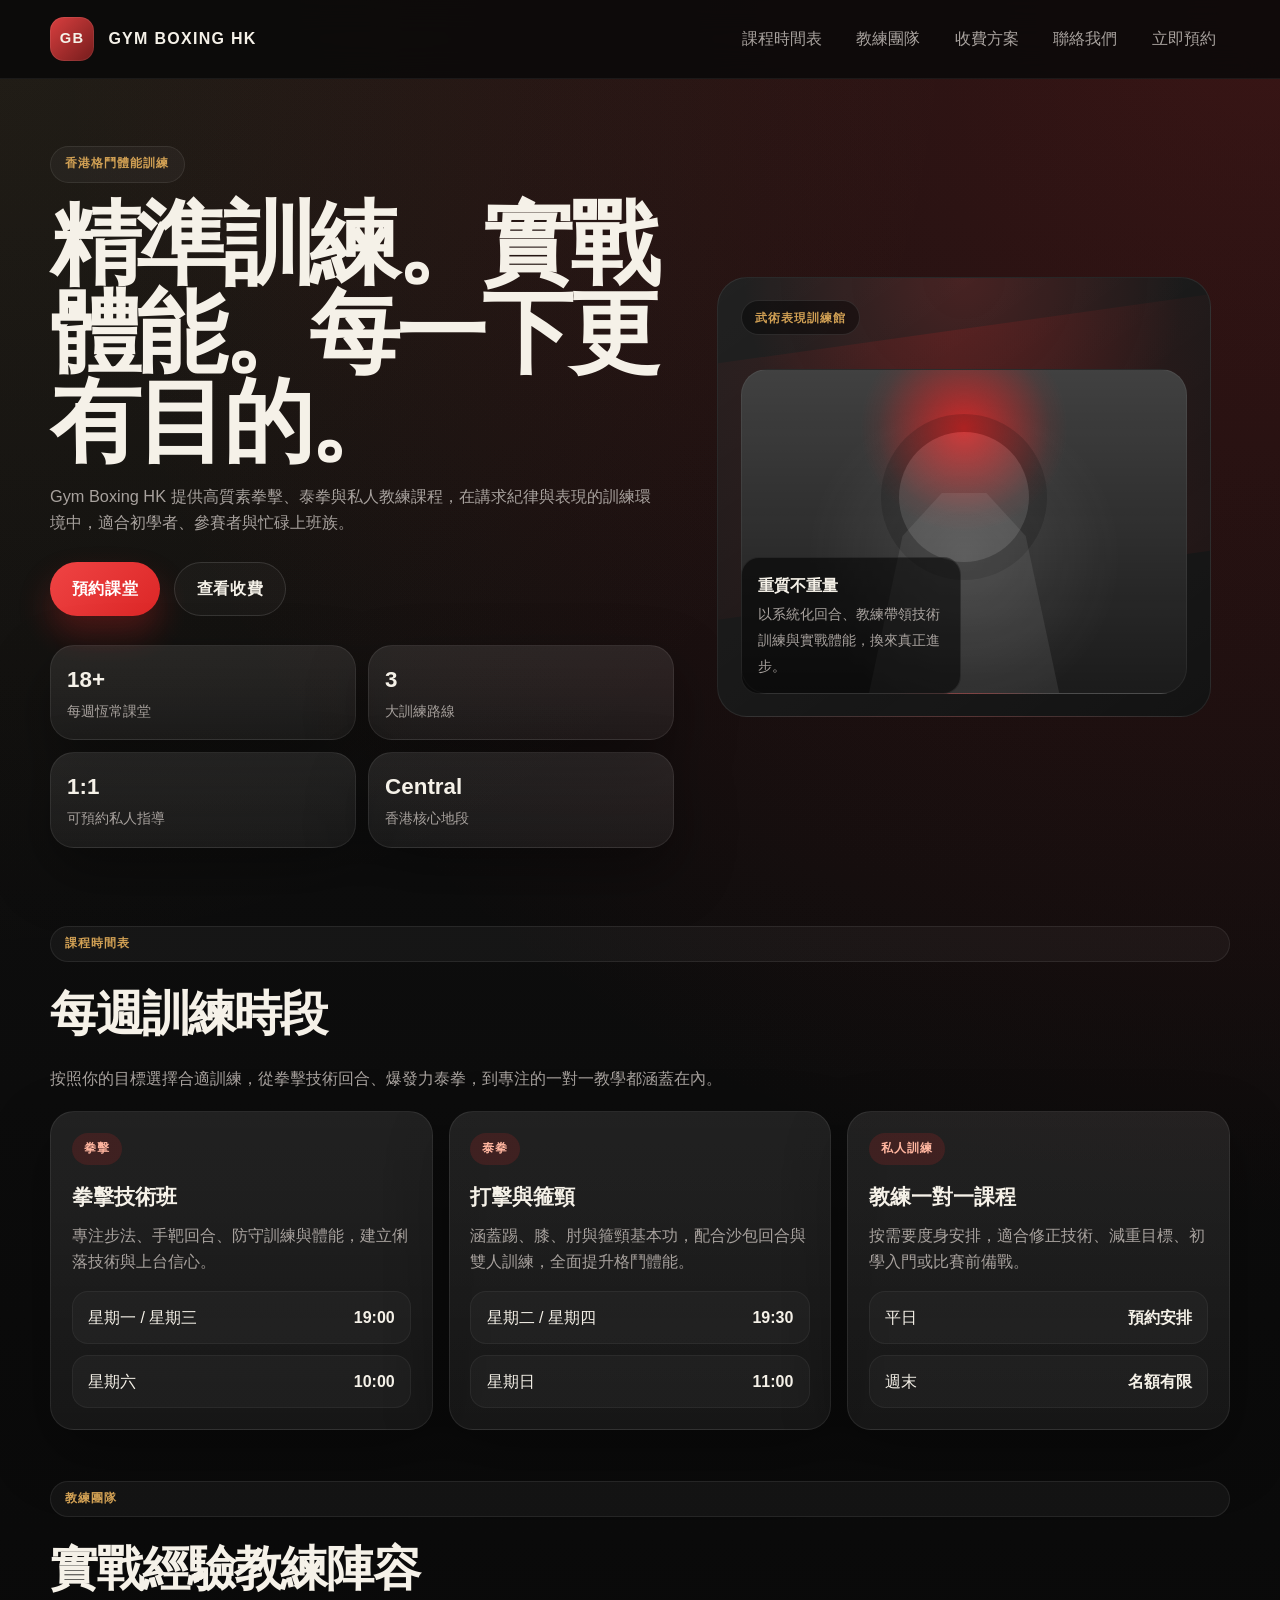
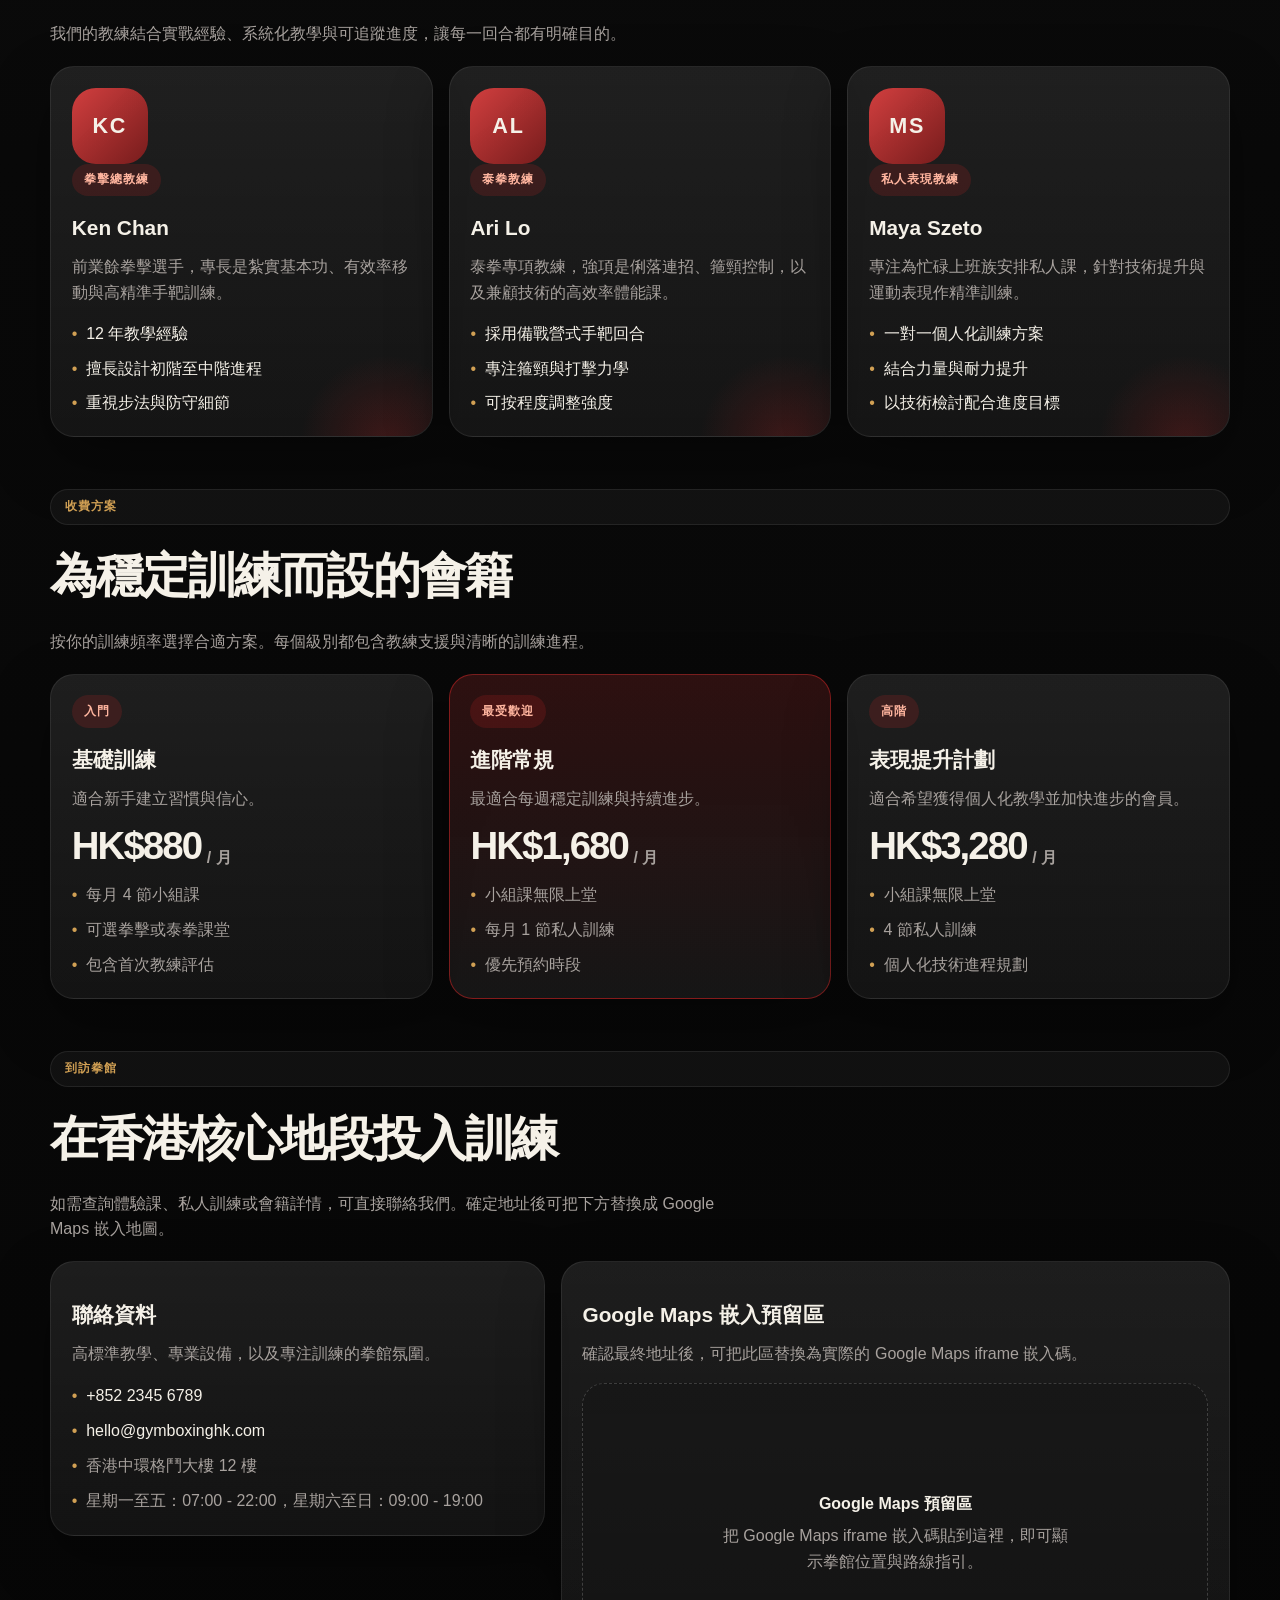
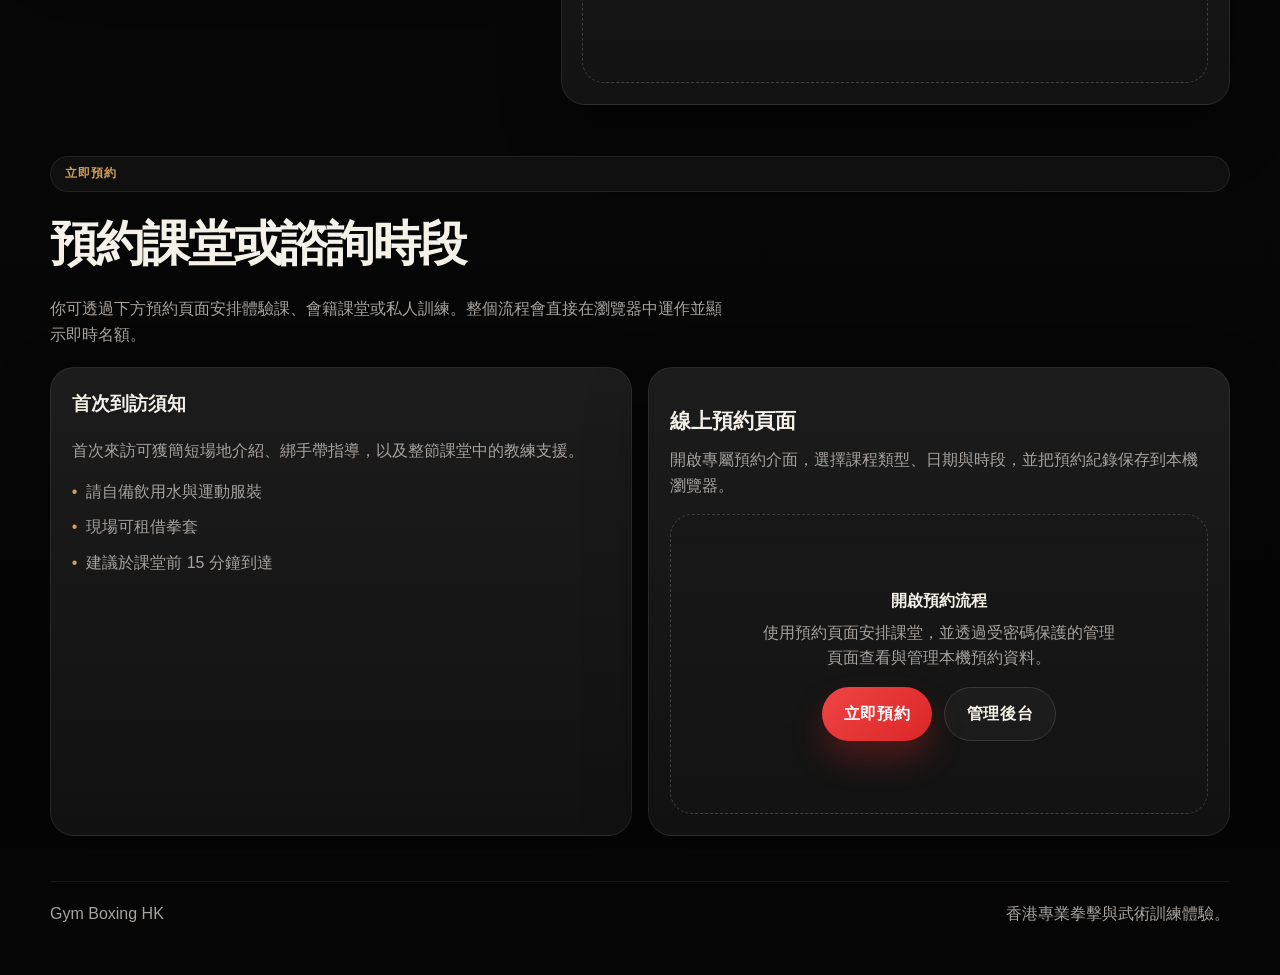
==== index.html @ e3e5f3d0 "Add Gym Boxing HK website and booking pages" ====
<!DOCTYPE html>
<html lang="zh-Hant">
<head>
  <meta charset="UTF-8">
  <meta name="viewport" content="width=device-width, initial-scale=1.0">
  <title>Gym Boxing HK</title>
  <style>
    :root {
      --bg: #090909;
      --bg-elevated: #121212;
      --bg-panel: rgba(255, 255, 255, 0.05);
      --text: #f5f1e8;
      --muted: #a8a29e;
      --line: rgba(255, 255, 255, 0.12);
      --accent: #dc2626;
      --accent-strong: #ef4444;
      --accent-soft: rgba(220, 38, 38, 0.16);
      --gold: #d1a054;
      --shadow: 0 24px 60px rgba(0, 0, 0, 0.35);
      --radius: 24px;
      --content-width: 1180px;
      --nav-height: 78px;
    }

    * {
      box-sizing: border-box;
    }

    html {
      scroll-behavior: smooth;
    }

    body {
      margin: 0;
      font-family: "Segoe UI", "Helvetica Neue", Arial, sans-serif;
      color: var(--text);
      background:
        radial-gradient(circle at top right, rgba(220, 38, 38, 0.2), transparent 28%),
        radial-gradient(circle at top left, rgba(209, 160, 84, 0.09), transparent 22%),
        linear-gradient(180deg, #111111 0%, #090909 42%, #050505 100%);
      min-height: 100vh;
      line-height: 1.6;
    }

    body::before {
      content: "";
      position: fixed;
      inset: 0;
      pointer-events: none;
      background-image:
        linear-gradient(rgba(255, 255, 255, 0.03) 1px, transparent 1px),
        linear-gradient(90deg, rgba(255, 255, 255, 0.03) 1px, transparent 1px);
      background-size: 72px 72px;
      mask-image: linear-gradient(180deg, rgba(0, 0, 0, 0.35), transparent 85%);
      opacity: 0.4;
    }

    img {
      max-width: 100%;
      display: block;
    }

    a {
      color: inherit;
      text-decoration: none;
    }

    button,
    input,
    textarea {
      font: inherit;
    }

    .container {
      width: min(calc(100% - 2rem), var(--content-width));
      margin: 0 auto;
    }

    .site-header {
      position: sticky;
      top: 0;
      z-index: 1000;
      backdrop-filter: blur(16px);
      background: rgba(9, 9, 9, 0.84);
      border-bottom: 1px solid rgba(255, 255, 255, 0.06);
    }

    .header-shell {
      min-height: var(--nav-height);
      display: flex;
      align-items: center;
      justify-content: space-between;
      gap: 1rem;
    }

    .brand {
      display: flex;
      align-items: center;
      gap: 0.9rem;
      font-weight: 700;
      letter-spacing: 0.08em;
      text-transform: uppercase;
    }

    .brand-mark {
      width: 44px;
      height: 44px;
      border-radius: 14px;
      display: grid;
      place-items: center;
      background:
        linear-gradient(135deg, rgba(239, 68, 68, 0.9), rgba(127, 29, 29, 0.9)),
        #111;
      box-shadow: inset 0 0 0 1px rgba(255, 255, 255, 0.08);
      font-size: 0.92rem;
    }

    .nav-toggle {
      display: inline-flex;
      flex-direction: column;
      justify-content: center;
      gap: 5px;
      width: 46px;
      height: 46px;
      padding: 0 12px;
      border: 1px solid var(--line);
      border-radius: 14px;
      background: rgba(255, 255, 255, 0.03);
      color: var(--text);
      cursor: pointer;
    }

    .nav-toggle span {
      display: block;
      height: 2px;
      background: currentColor;
      transition: transform 0.25s ease, opacity 0.25s ease;
    }

    .nav-toggle[aria-expanded="true"] span:nth-child(1) {
      transform: translateY(7px) rotate(45deg);
    }

    .nav-toggle[aria-expanded="true"] span:nth-child(2) {
      opacity: 0;
    }

    .nav-toggle[aria-expanded="true"] span:nth-child(3) {
      transform: translateY(-7px) rotate(-45deg);
    }

    .site-nav {
      position: absolute;
      inset: calc(100% + 1px) 1rem auto;
      padding: 1rem;
      border: 1px solid rgba(255, 255, 255, 0.08);
      border-radius: 20px;
      background: rgba(17, 17, 17, 0.97);
      box-shadow: var(--shadow);
      display: none;
    }

    .site-nav.open {
      display: block;
    }

    .nav-list {
      list-style: none;
      padding: 0;
      margin: 0;
      display: grid;
      gap: 0.35rem;
    }

    .nav-list a {
      display: block;
      padding: 0.8rem 0.9rem;
      border-radius: 12px;
      color: var(--muted);
      transition: background-color 0.25s ease, color 0.25s ease;
    }

    .nav-list a:hover,
    .nav-list a.active {
      color: var(--text);
      background: rgba(255, 255, 255, 0.05);
    }

    .cta-link {
      display: inline-flex;
      align-items: center;
      justify-content: center;
      gap: 0.6rem;
      min-height: 54px;
      padding: 0 1.35rem;
      border-radius: 999px;
      font-weight: 700;
      letter-spacing: 0.04em;
      text-transform: uppercase;
      transition: transform 0.25s ease, box-shadow 0.25s ease, background-color 0.25s ease;
    }

    .cta-link:hover {
      transform: translateY(-2px);
    }

    .cta-primary {
      background: linear-gradient(135deg, var(--accent-strong), var(--accent));
      color: #fff;
      box-shadow: 0 18px 32px rgba(220, 38, 38, 0.28);
    }

    .cta-secondary {
      color: var(--text);
      border: 1px solid rgba(255, 255, 255, 0.12);
      background: rgba(255, 255, 255, 0.03);
    }

    main {
      overflow: hidden;
    }

    section {
      scroll-margin-top: calc(var(--nav-height) + 18px);
    }

    .hero {
      position: relative;
      padding: 3rem 0 2rem;
    }

    .hero-grid {
      display: grid;
      gap: 1.5rem;
    }

    .eyebrow {
      display: inline-flex;
      align-items: center;
      gap: 0.6rem;
      padding: 0.45rem 0.9rem;
      border-radius: 999px;
      background: rgba(255, 255, 255, 0.04);
      border: 1px solid rgba(255, 255, 255, 0.08);
      color: var(--gold);
      letter-spacing: 0.08em;
      text-transform: uppercase;
      font-size: 0.78rem;
      font-weight: 700;
    }

    .hero-copy h1 {
      margin: 1rem 0 1rem;
      font-size: clamp(2.6rem, 9vw, 5.7rem);
      line-height: 0.98;
      letter-spacing: -0.05em;
      text-transform: uppercase;
    }

    .hero-copy p {
      margin: 0;
      max-width: 38rem;
      color: var(--muted);
      font-size: 1.02rem;
    }

    .hero-actions {
      display: flex;
      flex-wrap: wrap;
      gap: 0.9rem;
      margin-top: 1.7rem;
    }

    .hero-meta {
      display: grid;
      grid-template-columns: repeat(2, minmax(0, 1fr));
      gap: 0.75rem;
      margin-top: 1.8rem;
    }

    .stat-card,
    .panel,
    .schedule-card,
    .trainer-card,
    .price-card,
    .contact-card,
    .embed-card {
      background:
        linear-gradient(180deg, rgba(255, 255, 255, 0.07), rgba(255, 255, 255, 0.03)),
        rgba(255, 255, 255, 0.02);
      border: 1px solid rgba(255, 255, 255, 0.08);
      border-radius: var(--radius);
      box-shadow: var(--shadow);
    }

    .stat-card {
      padding: 1rem;
    }

    .stat-card strong {
      display: block;
      font-size: 1.4rem;
      color: var(--text);
    }

    .stat-card span {
      color: var(--muted);
      font-size: 0.9rem;
    }

    .hero-visual {
      position: relative;
      padding: 1.2rem;
    }

    .hero-frame {
      min-height: 440px;
      padding: 1.4rem;
      border-radius: 30px;
      background:
        linear-gradient(145deg, rgba(255, 255, 255, 0.08), rgba(255, 255, 255, 0.02)),
        radial-gradient(circle at top, rgba(220, 38, 38, 0.22), transparent 44%),
        #0e0e0e;
      border: 1px solid rgba(255, 255, 255, 0.08);
      overflow: hidden;
      position: relative;
    }

    .hero-frame::before {
      content: "";
      position: absolute;
      inset: 12% -20% auto;
      height: 58%;
      background: linear-gradient(90deg, transparent, rgba(220, 38, 38, 0.16), transparent);
      transform: rotate(-8deg);
    }

    .frame-tag {
      position: relative;
      z-index: 1;
      display: inline-flex;
      padding: 0.45rem 0.85rem;
      border-radius: 999px;
      background: rgba(0, 0, 0, 0.42);
      border: 1px solid rgba(255, 255, 255, 0.1);
      color: var(--gold);
      letter-spacing: 0.08em;
      text-transform: uppercase;
      font-size: 0.72rem;
      font-weight: 700;
    }

    .hero-figure {
      position: absolute;
      inset: auto 1.4rem 1.4rem 1.4rem;
      height: 74%;
      border-radius: 26px;
      background:
        radial-gradient(circle at 50% 18%, rgba(220, 38, 38, 0.9), rgba(220, 38, 38, 0.08) 25%, transparent 30%),
        radial-gradient(circle at 50% 58%, rgba(255, 255, 255, 0.1), transparent 54%),
        linear-gradient(180deg, rgba(255, 255, 255, 0.18), rgba(255, 255, 255, 0.02)),
        #171717;
      border: 1px solid rgba(255, 255, 255, 0.06);
      overflow: hidden;
    }

    .hero-figure::before,
    .hero-figure::after {
      content: "";
      position: absolute;
      left: 50%;
      transform: translateX(-50%);
      background: rgba(255, 255, 255, 0.08);
    }

    .hero-figure::before {
      top: 19%;
      width: 130px;
      height: 130px;
      border-radius: 50%;
      box-shadow: 0 0 0 18px rgba(0, 0, 0, 0.16);
    }

    .hero-figure::after {
      top: 38%;
      width: 220px;
      height: 270px;
      clip-path: polygon(40% 0, 60% 0, 78% 16%, 100% 100%, 0 100%, 22% 16%);
      border-radius: 28px 28px 14px 14px;
      box-shadow:
        70px 16px 0 -20px rgba(220, 38, 38, 0.66),
        -70px 16px 0 -20px rgba(220, 38, 38, 0.66);
    }

    .frame-note {
      position: absolute;
      left: 1.4rem;
      bottom: 1.4rem;
      z-index: 1;
      max-width: 220px;
      padding: 0.9rem 1rem;
      border-radius: 18px;
      background: rgba(0, 0, 0, 0.56);
      border: 1px solid rgba(255, 255, 255, 0.08);
    }

    .frame-note strong {
      display: block;
      font-size: 1rem;
      margin-bottom: 0.2rem;
    }

    .frame-note span {
      color: var(--muted);
      font-size: 0.88rem;
    }

    .content-section {
      padding: 1.4rem 0 0.8rem;
    }

    .section-head {
      display: grid;
      gap: 0.85rem;
      margin-bottom: 1.2rem;
    }

    .section-head h2 {
      margin: 0;
      font-size: clamp(1.8rem, 6vw, 3rem);
      letter-spacing: -0.04em;
      text-transform: uppercase;
    }

    .section-head p {
      margin: 0;
      color: var(--muted);
      max-width: 42rem;
    }

    .schedule-grid,
    .trainer-grid,
    .pricing-grid,
    .contact-grid {
      display: grid;
      gap: 1rem;
    }

    .schedule-card,
    .trainer-card,
    .price-card,
    .contact-card,
    .embed-card {
      padding: 1.3rem;
    }

    .schedule-card .label,
    .price-badge,
    .trainer-role {
      display: inline-flex;
      padding: 0.38rem 0.75rem;
      border-radius: 999px;
      background: var(--accent-soft);
      color: #ffb59f;
      font-size: 0.78rem;
      font-weight: 700;
      letter-spacing: 0.08em;
      text-transform: uppercase;
    }

    .schedule-card h3,
    .trainer-card h3,
    .price-card h3,
    .embed-card h3,
    .contact-card h3 {
      margin: 0.95rem 0 0.6rem;
      font-size: 1.3rem;
    }

    .schedule-card p,
    .trainer-card p,
    .price-card p,
    .embed-card p,
    .contact-card p {
      margin: 0;
      color: var(--muted);
    }

    .schedule-times {
      list-style: none;
      padding: 0;
      margin: 1.05rem 0 0;
      display: grid;
      gap: 0.65rem;
    }

    .schedule-times li {
      display: flex;
      align-items: center;
      justify-content: space-between;
      gap: 1rem;
      padding: 0.8rem 0.95rem;
      border-radius: 16px;
      background: rgba(255, 255, 255, 0.03);
      border: 1px solid rgba(255, 255, 255, 0.05);
    }

    .trainer-card {
      position: relative;
      overflow: hidden;
    }

    .trainer-card::before {
      content: "";
      position: absolute;
      inset: auto -12% -26% auto;
      width: 180px;
      height: 180px;
      border-radius: 50%;
      background: radial-gradient(circle, rgba(220, 38, 38, 0.2), transparent 68%);
    }

    .trainer-avatar {
      width: 76px;
      height: 76px;
      display: grid;
      place-items: center;
      border-radius: 24px;
      background: linear-gradient(135deg, rgba(239, 68, 68, 0.86), rgba(127, 29, 29, 0.92));
      font-size: 1.35rem;
      font-weight: 800;
      letter-spacing: 0.08em;
    }

    .trainer-highlights {
      list-style: none;
      padding: 0;
      margin: 1rem 0 0;
      display: grid;
      gap: 0.55rem;
      color: var(--text);
    }

    .trainer-highlights li::before,
    .plan-features li::before,
    .contact-list li::before {
      content: "•";
      color: var(--gold);
      margin-right: 0.55rem;
    }

    .price-card {
      position: relative;
    }

    .price-card.featured {
      border-color: rgba(220, 38, 38, 0.5);
      transform: translateY(-2px);
      background:
        linear-gradient(180deg, rgba(220, 38, 38, 0.16), rgba(255, 255, 255, 0.04)),
        rgba(255, 255, 255, 0.02);
    }

    .price {
      margin: 1rem 0 0.2rem;
      display: flex;
      align-items: flex-end;
      gap: 0.35rem;
      font-weight: 800;
      line-height: 1;
    }

    .price strong {
      font-size: 2.4rem;
      letter-spacing: -0.05em;
    }

    .price span {
      color: var(--muted);
    }

    .plan-features,
    .contact-list {
      list-style: none;
      padding: 0;
      margin: 1rem 0 0;
      display: grid;
      gap: 0.6rem;
      color: var(--muted);
    }

    .contact-card a {
      color: var(--text);
    }

    .embed-shell {
      margin-top: 1rem;
      min-height: 300px;
      border-radius: 22px;
      border: 1px dashed rgba(255, 255, 255, 0.18);
      background:
        linear-gradient(180deg, rgba(255, 255, 255, 0.04), rgba(255, 255, 255, 0.02)),
        #0e0e0e;
      display: grid;
      place-items: center;
      padding: 1.2rem;
      text-align: center;
    }

    .embed-shell strong {
      display: block;
      font-size: 1rem;
      margin-bottom: 0.4rem;
      color: var(--text);
    }

    .embed-shell span {
      display: block;
      color: var(--muted);
      max-width: 22rem;
      margin: 0 auto;
    }

    .section-band {
      margin-top: 1.25rem;
      display: grid;
      gap: 1rem;
    }

    .footer {
      padding: 2rem 0 3rem;
      color: var(--muted);
    }

    .footer-shell {
      display: flex;
      flex-direction: column;
      gap: 0.75rem;
      padding-top: 1.2rem;
      border-top: 1px solid rgba(255, 255, 255, 0.08);
    }

    .reveal {
      opacity: 0;
      transform: translateY(24px);
      transition: opacity 0.6s ease, transform 0.6s ease;
    }

    .reveal.visible {
      opacity: 1;
      transform: translateY(0);
    }

    @media (min-width: 720px) {
      .hero {
        padding: 4.2rem 0 2.5rem;
      }

      .hero-meta,
      .schedule-grid,
      .trainer-grid,
      .pricing-grid,
      .contact-grid,
      .section-band {
        grid-template-columns: repeat(2, minmax(0, 1fr));
      }
    }

    @media (min-width: 980px) {
      .nav-toggle {
        display: none;
      }

      .site-nav {
        position: static;
        inset: auto;
        display: block;
        padding: 0;
        border: 0;
        background: transparent;
        box-shadow: none;
      }

      .nav-list {
        display: flex;
        align-items: center;
        gap: 0.35rem;
      }

      .nav-list a {
        padding: 0.7rem 0.9rem;
      }

      .hero-grid {
        grid-template-columns: minmax(0, 1.08fr) minmax(360px, 0.92fr);
        align-items: center;
      }

      .content-section {
        padding-top: 2.4rem;
      }

      .schedule-grid {
        grid-template-columns: repeat(3, minmax(0, 1fr));
      }

      .trainer-grid {
        grid-template-columns: repeat(3, minmax(0, 1fr));
      }

      .pricing-grid {
        grid-template-columns: repeat(3, minmax(0, 1fr));
        align-items: stretch;
      }

      .contact-grid {
        grid-template-columns: 0.85fr 1.15fr;
        align-items: start;
      }

      .section-band {
        grid-template-columns: repeat(2, minmax(0, 1fr));
      }

      .footer-shell {
        flex-direction: row;
        justify-content: space-between;
        align-items: center;
      }
    }
  </style>
</head>
<body>
  <header class="site-header">
    <div class="container header-shell">
      <a class="brand" href="#top" aria-label="Gym Boxing HK 首頁">
        <span class="brand-mark">GB</span>
        <span>Gym Boxing HK</span>
      </a>

      <button class="nav-toggle" type="button" aria-expanded="false" aria-controls="site-nav" aria-label="切換導覽選單">
        <span></span>
        <span></span>
        <span></span>
      </button>

      <nav class="site-nav" id="site-nav" aria-label="主要導覽">
        <ul class="nav-list">
          <li><a href="#schedule">課程時間表</a></li>
          <li><a href="#trainers">教練團隊</a></li>
          <li><a href="#pricing">收費方案</a></li>
          <li><a href="#contact">聯絡我們</a></li>
          <li><a href="#booking">立即預約</a></li>
        </ul>
      </nav>
    </div>
  </header>

  <main id="top">
    <section class="hero">
      <div class="container hero-grid">
        <div class="hero-copy reveal visible">
          <span class="eyebrow">香港格鬥體能訓練</span>
          <h1>精準訓練。實戰體能。每一下更有目的。</h1>
          <p>
            Gym Boxing HK 提供高質素拳擊、泰拳與私人教練課程，在講求紀律與表現的訓練環境中，適合初學者、參賽者與忙碌上班族。
          </p>

          <div class="hero-actions">
            <a class="cta-link cta-primary" href="#booking">預約課堂</a>
            <a class="cta-link cta-secondary" href="#pricing">查看收費</a>
          </div>

          <div class="hero-meta">
            <div class="stat-card">
              <strong>18+</strong>
              <span>每週恆常課堂</span>
            </div>
            <div class="stat-card">
              <strong>3</strong>
              <span>大訓練路線</span>
            </div>
            <div class="stat-card">
              <strong>1:1</strong>
              <span>可預約私人指導</span>
            </div>
            <div class="stat-card">
              <strong>Central</strong>
              <span>香港核心地段</span>
            </div>
          </div>
        </div>

        <div class="hero-visual reveal">
          <div class="hero-frame">
            <span class="frame-tag">武術表現訓練館</span>
            <div class="hero-figure" aria-hidden="true"></div>
            <div class="frame-note">
              <strong>重質不重量</strong>
              <span>以系統化回合、教練帶領技術訓練與實戰體能，換來真正進步。</span>
            </div>
          </div>
        </div>
      </div>
    </section>

    <section class="content-section" id="schedule">
      <div class="container">
        <div class="section-head reveal">
          <span class="eyebrow">課程時間表</span>
          <h2>每週訓練時段</h2>
          <p>
            按照你的目標選擇合適訓練，從拳擊技術回合、爆發力泰拳，到專注的一對一教學都涵蓋在內。
          </p>
        </div>

        <div class="schedule-grid">
          <article class="schedule-card reveal">
            <span class="label">拳擊</span>
            <h3>拳擊技術班</h3>
            <p>專注步法、手靶回合、防守訓練與體能，建立俐落技術與上台信心。</p>
            <ul class="schedule-times">
              <li><span>星期一 / 星期三</span><strong>19:00</strong></li>
              <li><span>星期六</span><strong>10:00</strong></li>
            </ul>
          </article>

          <article class="schedule-card reveal">
            <span class="label">泰拳</span>
            <h3>打擊與箍頸</h3>
            <p>涵蓋踢、膝、肘與箍頸基本功，配合沙包回合與雙人訓練，全面提升格鬥體能。</p>
            <ul class="schedule-times">
              <li><span>星期二 / 星期四</span><strong>19:30</strong></li>
              <li><span>星期日</span><strong>11:00</strong></li>
            </ul>
          </article>

          <article class="schedule-card reveal">
            <span class="label">私人訓練</span>
            <h3>教練一對一課程</h3>
            <p>按需要度身安排，適合修正技術、減重目標、初學入門或比賽前備戰。</p>
            <ul class="schedule-times">
              <li><span>平日</span><strong>預約安排</strong></li>
              <li><span>週末</span><strong>名額有限</strong></li>
            </ul>
          </article>
        </div>
      </div>
    </section>

    <section class="content-section" id="trainers">
      <div class="container">
        <div class="section-head reveal">
          <span class="eyebrow">教練團隊</span>
          <h2>實戰經驗教練陣容</h2>
          <p>
            我們的教練結合實戰經驗、系統化教學與可追蹤進度，讓每一回合都有明確目的。
          </p>
        </div>

        <div class="trainer-grid">
          <article class="trainer-card reveal">
            <div class="trainer-avatar">KC</div>
            <span class="trainer-role">拳擊總教練</span>
            <h3>Ken Chan</h3>
            <p>前業餘拳擊選手，專長是紮實基本功、有效率移動與高精準手靶訓練。</p>
            <ul class="trainer-highlights">
              <li>12 年教學經驗</li>
              <li>擅長設計初階至中階進程</li>
              <li>重視步法與防守細節</li>
            </ul>
          </article>

          <article class="trainer-card reveal">
            <div class="trainer-avatar">AL</div>
            <span class="trainer-role">泰拳教練</span>
            <h3>Ari Lo</h3>
            <p>泰拳專項教練，強項是俐落連招、箍頸控制，以及兼顧技術的高效率體能課。</p>
            <ul class="trainer-highlights">
              <li>採用備戰營式手靶回合</li>
              <li>專注箍頸與打擊力學</li>
              <li>可按程度調整強度</li>
            </ul>
          </article>

          <article class="trainer-card reveal">
            <div class="trainer-avatar">MS</div>
            <span class="trainer-role">私人表現教練</span>
            <h3>Maya Szeto</h3>
            <p>專注為忙碌上班族安排私人課，針對技術提升與運動表現作精準訓練。</p>
            <ul class="trainer-highlights">
              <li>一對一個人化訓練方案</li>
              <li>結合力量與耐力提升</li>
              <li>以技術檢討配合進度目標</li>
            </ul>
          </article>
        </div>
      </div>
    </section>

    <section class="content-section" id="pricing">
      <div class="container">
        <div class="section-head reveal">
          <span class="eyebrow">收費方案</span>
          <h2>為穩定訓練而設的會籍</h2>
          <p>
            按你的訓練頻率選擇合適方案。每個級別都包含教練支援與清晰的訓練進程。
          </p>
        </div>

        <div class="pricing-grid">
          <article class="price-card reveal">
            <span class="price-badge">入門</span>
            <h3>基礎訓練</h3>
            <p>適合新手建立習慣與信心。</p>
            <div class="price">
              <strong>HK$880</strong>
              <span>/ 月</span>
            </div>
            <ul class="plan-features">
              <li>每月 4 節小組課</li>
              <li>可選拳擊或泰拳課堂</li>
              <li>包含首次教練評估</li>
            </ul>
          </article>

          <article class="price-card featured reveal">
            <span class="price-badge">最受歡迎</span>
            <h3>進階常規</h3>
            <p>最適合每週穩定訓練與持續進步。</p>
            <div class="price">
              <strong>HK$1,680</strong>
              <span>/ 月</span>
            </div>
            <ul class="plan-features">
              <li>小組課無限上堂</li>
              <li>每月 1 節私人訓練</li>
              <li>優先預約時段</li>
            </ul>
          </article>

          <article class="price-card reveal">
            <span class="price-badge">高階</span>
            <h3>表現提升計劃</h3>
            <p>適合希望獲得個人化教學並加快進步的會員。</p>
            <div class="price">
              <strong>HK$3,280</strong>
              <span>/ 月</span>
            </div>
            <ul class="plan-features">
              <li>小組課無限上堂</li>
              <li>4 節私人訓練</li>
              <li>個人化技術進程規劃</li>
            </ul>
          </article>
        </div>
      </div>
    </section>

    <section class="content-section" id="contact">
      <div class="container">
        <div class="section-head reveal">
          <span class="eyebrow">到訪拳館</span>
          <h2>在香港核心地段投入訓練</h2>
          <p>
            如需查詢體驗課、私人訓練或會籍詳情，可直接聯絡我們。確定地址後可把下方替換成 Google Maps 嵌入地圖。
          </p>
        </div>

        <div class="contact-grid">
          <article class="contact-card reveal">
            <h3>聯絡資料</h3>
            <p>高標準教學、專業設備，以及專注訓練的拳館氛圍。</p>
            <ul class="contact-list">
              <li><a href="tel:+85223456789">+852 2345 6789</a></li>
              <li><a href="mailto:hello@gymboxinghk.com">hello@gymboxinghk.com</a></li>
              <li>香港中環格鬥大樓 12 樓</li>
              <li>星期一至五：07:00 - 22:00，星期六至日：09:00 - 19:00</li>
            </ul>
          </article>

          <article class="embed-card reveal">
            <h3>Google Maps 嵌入預留區</h3>
            <p>確認最終地址後，可把此區替換為實際的 Google Maps iframe 嵌入碼。</p>
            <div class="embed-shell" role="img" aria-label="Google Maps 預留區">
              <div>
                <strong>Google Maps 預留區</strong>
                <span>把 Google Maps iframe 嵌入碼貼到這裡，即可顯示拳館位置與路線指引。</span>
              </div>
            </div>
          </article>
        </div>
      </div>
    </section>

    <section class="content-section" id="booking">
      <div class="container">
        <div class="section-head reveal">
          <span class="eyebrow">立即預約</span>
          <h2>預約課堂或諮詢時段</h2>
          <p>
            你可透過下方預約頁面安排體驗課、會籍課堂或私人訓練。整個流程會直接在瀏覽器中運作並顯示即時名額。
          </p>
        </div>

        <div class="section-band">
          <article class="panel reveal" style="padding: 1.3rem;">
            <h3 style="margin-top: 0;">首次到訪須知</h3>
            <p style="margin: 0; color: var(--muted);">首次來訪可獲簡短場地介紹、綁手帶指導，以及整節課堂中的教練支援。</p>
            <ul class="plan-features">
              <li>請自備飲用水與運動服裝</li>
              <li>現場可租借拳套</li>
              <li>建議於課堂前 15 分鐘到達</li>
            </ul>
          </article>

          <article class="embed-card reveal">
            <h3>線上預約頁面</h3>
            <p>開啟專屬預約介面，選擇課程類型、日期與時段，並把預約紀錄保存到本機瀏覽器。</p>
            <div class="embed-shell" aria-label="預約頁面連結">
              <div>
                <strong>開啟預約流程</strong>
                <span>使用預約頁面安排課堂，並透過受密碼保護的管理頁面查看與管理本機預約資料。</span>
                <div style="display: flex; gap: 0.75rem; justify-content: center; flex-wrap: wrap; margin-top: 1rem;">
                  <a class="cta-link cta-primary" href="booking.html">立即預約</a>
                  <a class="cta-link cta-secondary" href="admin.html">管理後台</a>
                </div>
              </div>
            </div>
          </article>
        </div>
      </div>
    </section>
  </main>

  <footer class="footer">
    <div class="container footer-shell">
      <div>Gym Boxing HK</div>
      <div>香港專業拳擊與武術訓練體驗。</div>
    </div>
  </footer>

  <script>
    const navToggle = document.querySelector(".nav-toggle");
    const siteNav = document.querySelector(".site-nav");
    const navLinks = document.querySelectorAll(".nav-list a");
    const revealItems = document.querySelectorAll(".reveal");
    const sections = document.querySelectorAll("main section[id]");

    if (navToggle && siteNav) {
      navToggle.addEventListener("click", () => {
        const expanded = navToggle.getAttribute("aria-expanded") === "true";
        navToggle.setAttribute("aria-expanded", String(!expanded));
        siteNav.classList.toggle("open");
      });

      navLinks.forEach((link) => {
        link.addEventListener("click", () => {
          navToggle.setAttribute("aria-expanded", "false");
          siteNav.classList.remove("open");
        });
      });
    }

    const revealObserver = new IntersectionObserver((entries) => {
      entries.forEach((entry) => {
        if (entry.isIntersecting) {
          entry.target.classList.add("visible");
          revealObserver.unobserve(entry.target);
        }
      });
    }, { threshold: 0.18 });

    revealItems.forEach((item) => {
      if (!item.classList.contains("visible")) {
        revealObserver.observe(item);
      }
    });

    const setActiveLink = () => {
      let currentId = "";

      sections.forEach((section) => {
        const top = window.scrollY;
        const offset = section.offsetTop - 120;
        const height = section.offsetHeight;
        if (top >= offset && top < offset + height) {
          currentId = section.id;
        }
      });

      navLinks.forEach((link) => {
        const active = link.getAttribute("href") === "#" + currentId;
        link.classList.toggle("active", active);
      });
    };

    window.addEventListener("scroll", setActiveLink, { passive: true });
    window.addEventListener("load", setActiveLink);
  </script>
</body>
</html>
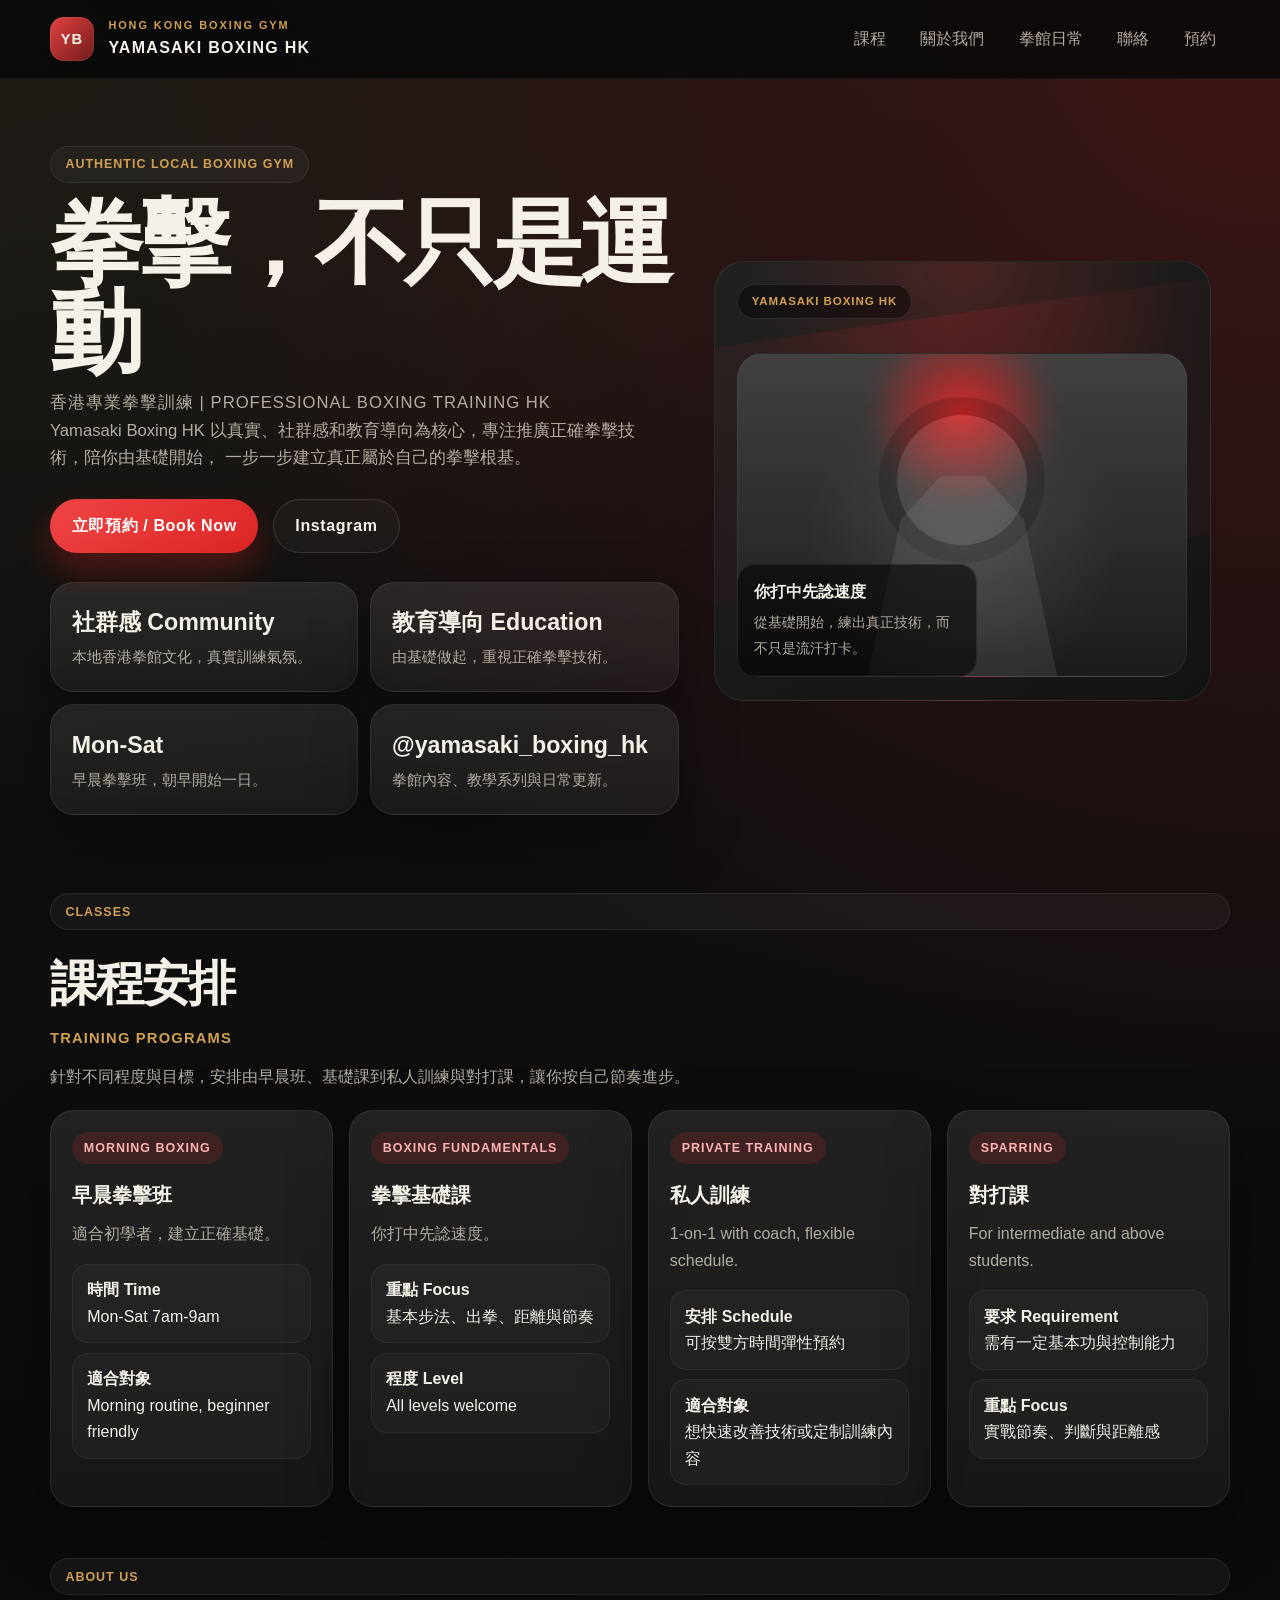
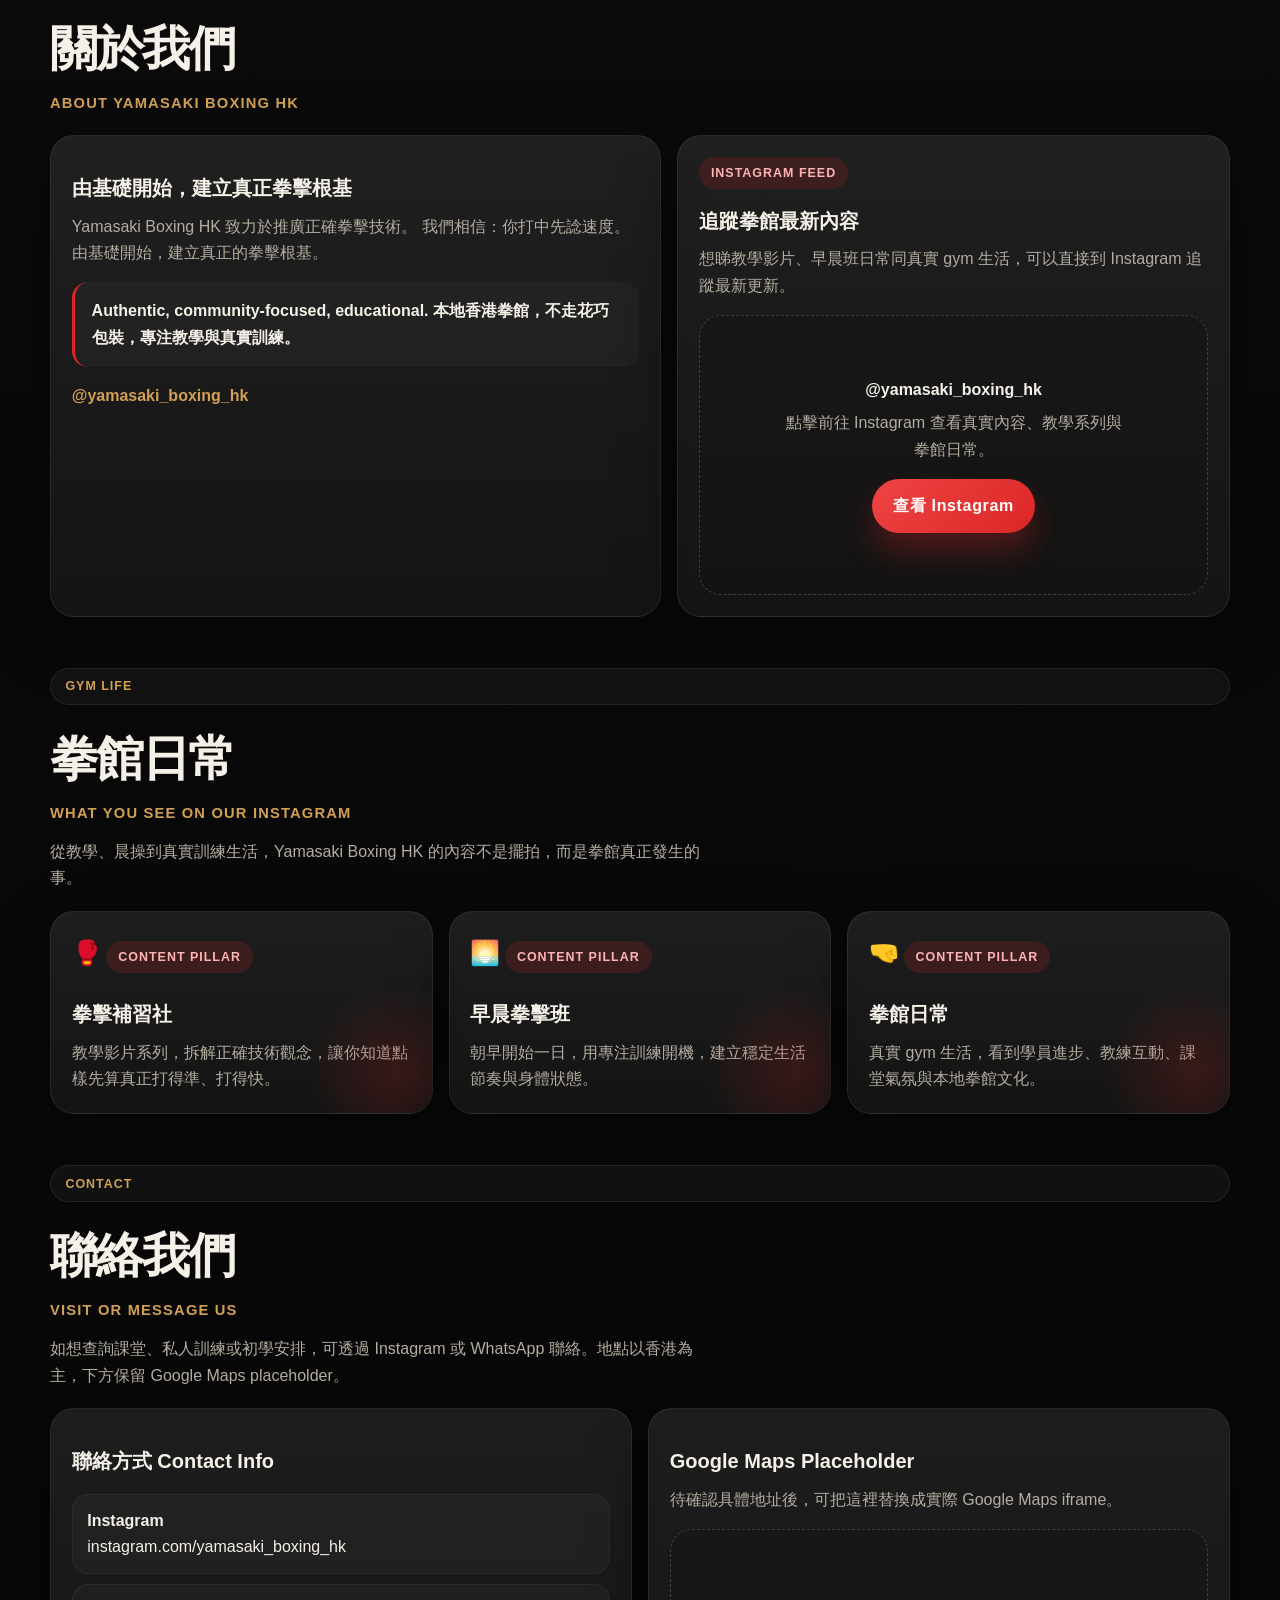
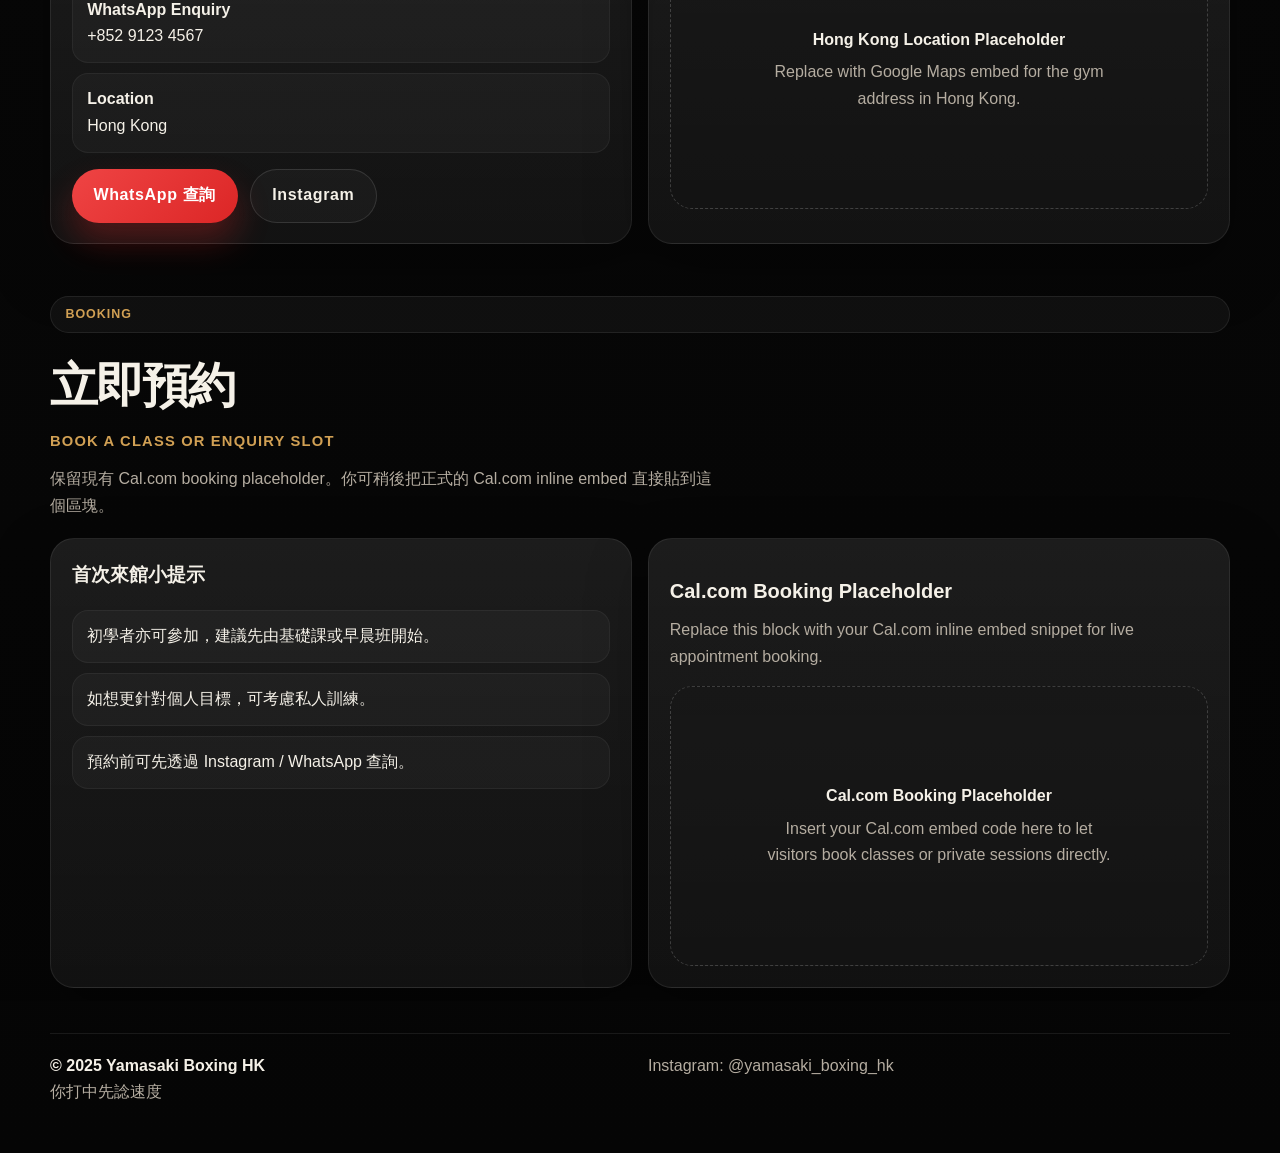
==== commit f6ea6958: "Update homepage for Yamasaki Boxing HK" ====
--- a/index.html
+++ b/index.html
@@ -3,14 +3,14 @@
 <head>
   <meta charset="UTF-8">
   <meta name="viewport" content="width=device-width, initial-scale=1.0">
-  <title>Gym Boxing HK</title>
+  <title>Yamasaki Boxing HK</title>
   <style>
     :root {
       --bg: #090909;
       --bg-elevated: #121212;
-      --bg-panel: rgba(255, 255, 255, 0.05);
+      --panel: rgba(255, 255, 255, 0.05);
       --text: #f5f1e8;
-      --muted: #a8a29e;
+      --muted: #b5ada1;
       --line: rgba(255, 255, 255, 0.12);
       --accent: #dc2626;
       --accent-strong: #ef4444;
@@ -32,14 +32,14 @@
 
     body {
       margin: 0;
-      font-family: "Segoe UI", "Helvetica Neue", Arial, sans-serif;
+      font-family: "Noto Sans TC", "PingFang TC", "Microsoft JhengHei", "Segoe UI", sans-serif;
       color: var(--text);
       background:
-        radial-gradient(circle at top right, rgba(220, 38, 38, 0.2), transparent 28%),
-        radial-gradient(circle at top left, rgba(209, 160, 84, 0.09), transparent 22%),
-        linear-gradient(180deg, #111111 0%, #090909 42%, #050505 100%);
+        radial-gradient(circle at top right, rgba(220, 38, 38, 0.22), transparent 26%),
+        radial-gradient(circle at top left, rgba(209, 160, 84, 0.08), transparent 20%),
+        linear-gradient(180deg, #121212 0%, #090909 44%, #050505 100%);
       min-height: 100vh;
-      line-height: 1.6;
+      line-height: 1.65;
     }
 
     body::before {
@@ -48,16 +48,11 @@
       inset: 0;
       pointer-events: none;
       background-image:
-        linear-gradient(rgba(255, 255, 255, 0.03) 1px, transparent 1px),
-        linear-gradient(90deg, rgba(255, 255, 255, 0.03) 1px, transparent 1px);
+        linear-gradient(rgba(255, 255, 255, 0.025) 1px, transparent 1px),
+        linear-gradient(90deg, rgba(255, 255, 255, 0.025) 1px, transparent 1px);
       background-size: 72px 72px;
-      mask-image: linear-gradient(180deg, rgba(0, 0, 0, 0.35), transparent 85%);
-      opacity: 0.4;
-    }
-
-    img {
-      max-width: 100%;
-      display: block;
+      mask-image: linear-gradient(180deg, rgba(0, 0, 0, 0.45), transparent 88%);
+      opacity: 0.45;
     }
 
     a {
@@ -81,7 +76,7 @@
       top: 0;
       z-index: 1000;
       backdrop-filter: blur(16px);
-      background: rgba(9, 9, 9, 0.84);
+      background: rgba(9, 9, 9, 0.86);
       border-bottom: 1px solid rgba(255, 255, 255, 0.06);
     }
 
@@ -98,7 +93,7 @@
       align-items: center;
       gap: 0.9rem;
       font-weight: 700;
-      letter-spacing: 0.08em;
+      letter-spacing: 0.06em;
       text-transform: uppercase;
     }
 
@@ -108,11 +103,24 @@
       border-radius: 14px;
       display: grid;
       place-items: center;
-      background:
-        linear-gradient(135deg, rgba(239, 68, 68, 0.9), rgba(127, 29, 29, 0.9)),
-        #111;
+      background: linear-gradient(135deg, rgba(239, 68, 68, 0.95), rgba(127, 29, 29, 0.9));
       box-shadow: inset 0 0 0 1px rgba(255, 255, 255, 0.08);
       font-size: 0.92rem;
+      font-weight: 800;
+    }
+
+    .brand-text small {
+      display: block;
+      color: var(--gold);
+      font-size: 0.68rem;
+      letter-spacing: 0.18em;
+      text-transform: uppercase;
+    }
+
+    .brand-text strong {
+      display: block;
+      font-size: 1rem;
+      letter-spacing: 0.08em;
     }
 
     .nav-toggle {
@@ -196,7 +204,6 @@
       border-radius: 999px;
       font-weight: 700;
       letter-spacing: 0.04em;
-      text-transform: uppercase;
       transition: transform 0.25s ease, box-shadow 0.25s ease, background-color 0.25s ease;
     }
 
@@ -207,7 +214,7 @@
     .cta-primary {
       background: linear-gradient(135deg, var(--accent-strong), var(--accent));
       color: #fff;
-      box-shadow: 0 18px 32px rgba(220, 38, 38, 0.28);
+      box-shadow: 0 18px 32px rgba(220, 38, 38, 0.3);
     }
 
     .cta-secondary {
@@ -229,9 +236,15 @@
       padding: 3rem 0 2rem;
     }
 
-    .hero-grid {
+    .hero-grid,
+    .classes-grid,
+    .about-grid,
+    .pillars-grid,
+    .contact-grid,
+    .booking-grid,
+    .footer-grid {
       display: grid;
-      gap: 1.5rem;
+      gap: 1rem;
     }
 
     .eyebrow {
@@ -250,18 +263,25 @@
     }
 
     .hero-copy h1 {
-      margin: 1rem 0 1rem;
-      font-size: clamp(2.6rem, 9vw, 5.7rem);
-      line-height: 0.98;
+      margin: 1rem 0 0.75rem;
+      font-size: clamp(2.8rem, 10vw, 5.8rem);
+      line-height: 0.96;
       letter-spacing: -0.05em;
-      text-transform: uppercase;
     }
 
     .hero-copy p {
       margin: 0;
       max-width: 38rem;
       color: var(--muted);
-      font-size: 1.02rem;
+      font-size: 1.04rem;
+    }
+
+    .hero-subtitle {
+      margin-top: 0.75rem;
+      font-size: 1rem;
+      color: var(--gold);
+      letter-spacing: 0.06em;
+      text-transform: uppercase;
     }
 
     .hero-actions {
@@ -278,13 +298,14 @@
       margin-top: 1.8rem;
     }
 
-    .stat-card,
     .panel,
-    .schedule-card,
-    .trainer-card,
-    .price-card,
+    .hero-card,
+    .class-card,
+    .about-card,
+    .pillar-card,
     .contact-card,
-    .embed-card {
+    .embed-card,
+    .ig-card {
       background:
         linear-gradient(180deg, rgba(255, 255, 255, 0.07), rgba(255, 255, 255, 0.03)),
         rgba(255, 255, 255, 0.02);
@@ -293,19 +314,26 @@
       box-shadow: var(--shadow);
     }
 
-    .stat-card {
-      padding: 1rem;
-    }
-
-    .stat-card strong {
+    .hero-card,
+    .class-card,
+    .about-card,
+    .pillar-card,
+    .contact-card,
+    .embed-card,
+    .ig-card,
+    .panel {
+      padding: 1.3rem;
+    }
+
+    .hero-card strong {
       display: block;
-      font-size: 1.4rem;
-      color: var(--text);
-    }
-
-    .stat-card span {
+      font-size: 1.45rem;
+      margin-bottom: 0.15rem;
+    }
+
+    .hero-card span {
       color: var(--muted);
-      font-size: 0.9rem;
+      font-size: 0.92rem;
     }
 
     .hero-visual {
@@ -356,7 +384,7 @@
       height: 74%;
       border-radius: 26px;
       background:
-        radial-gradient(circle at 50% 18%, rgba(220, 38, 38, 0.9), rgba(220, 38, 38, 0.08) 25%, transparent 30%),
+        radial-gradient(circle at 50% 18%, rgba(220, 38, 38, 0.92), rgba(220, 38, 38, 0.08) 25%, transparent 30%),
         radial-gradient(circle at 50% 58%, rgba(255, 255, 255, 0.1), transparent 54%),
         linear-gradient(180deg, rgba(255, 255, 255, 0.18), rgba(255, 255, 255, 0.02)),
         #171717;
@@ -388,8 +416,8 @@
       clip-path: polygon(40% 0, 60% 0, 78% 16%, 100% 100%, 0 100%, 22% 16%);
       border-radius: 28px 28px 14px 14px;
       box-shadow:
-        70px 16px 0 -20px rgba(220, 38, 38, 0.66),
-        -70px 16px 0 -20px rgba(220, 38, 38, 0.66);
+        70px 16px 0 -20px rgba(220, 38, 38, 0.65),
+        -70px 16px 0 -20px rgba(220, 38, 38, 0.65);
     }
 
     .frame-note {
@@ -397,7 +425,7 @@
       left: 1.4rem;
       bottom: 1.4rem;
       z-index: 1;
-      max-width: 220px;
+      max-width: 240px;
       padding: 0.9rem 1rem;
       border-radius: 18px;
       background: rgba(0, 0, 0, 0.56);
@@ -406,7 +434,6 @@
 
     .frame-note strong {
       display: block;
-      font-size: 1rem;
       margin-bottom: 0.2rem;
     }
 
@@ -427,9 +454,8 @@
 
     .section-head h2 {
       margin: 0;
-      font-size: clamp(1.8rem, 6vw, 3rem);
+      font-size: clamp(1.85rem, 6vw, 3rem);
       letter-spacing: -0.04em;
-      text-transform: uppercase;
     }
 
     .section-head p {
@@ -438,164 +464,116 @@
       max-width: 42rem;
     }
 
-    .schedule-grid,
-    .trainer-grid,
-    .pricing-grid,
-    .contact-grid {
-      display: grid;
-      gap: 1rem;
-    }
-
-    .schedule-card,
-    .trainer-card,
-    .price-card,
-    .contact-card,
-    .embed-card {
-      padding: 1.3rem;
-    }
-
-    .schedule-card .label,
-    .price-badge,
-    .trainer-role {
+    .bilingual-title {
+      display: block;
+      color: var(--gold);
+      font-size: 0.92rem;
+      letter-spacing: 0.08em;
+      text-transform: uppercase;
+      margin-top: 0.2rem;
+    }
+
+    .class-card .label,
+    .mini-badge {
       display: inline-flex;
       padding: 0.38rem 0.75rem;
       border-radius: 999px;
       background: var(--accent-soft);
-      color: #ffb59f;
+      color: #ffb4b4;
       font-size: 0.78rem;
       font-weight: 700;
       letter-spacing: 0.08em;
       text-transform: uppercase;
     }
 
-    .schedule-card h3,
-    .trainer-card h3,
-    .price-card h3,
+    .class-card h3,
+    .about-card h3,
+    .pillar-card h3,
+    .contact-card h3,
     .embed-card h3,
-    .contact-card h3 {
-      margin: 0.95rem 0 0.6rem;
-      font-size: 1.3rem;
-    }
-
-    .schedule-card p,
-    .trainer-card p,
-    .price-card p,
+    .ig-card h3 {
+      margin: 0.95rem 0 0.55rem;
+      font-size: 1.25rem;
+    }
+
+    .class-card p,
+    .about-card p,
+    .pillar-card p,
+    .contact-card p,
     .embed-card p,
-    .contact-card p {
+    .ig-card p {
       margin: 0;
       color: var(--muted);
     }
 
-    .schedule-times {
-      list-style: none;
-      padding: 0;
-      margin: 1.05rem 0 0;
-      display: grid;
-      gap: 0.65rem;
-    }
-
-    .schedule-times li {
-      display: flex;
-      align-items: center;
-      justify-content: space-between;
-      gap: 1rem;
-      padding: 0.8rem 0.95rem;
-      border-radius: 16px;
-      background: rgba(255, 255, 255, 0.03);
-      border: 1px solid rgba(255, 255, 255, 0.05);
-    }
-
-    .trainer-card {
-      position: relative;
-      overflow: hidden;
-    }
-
-    .trainer-card::before {
-      content: "";
-      position: absolute;
-      inset: auto -12% -26% auto;
-      width: 180px;
-      height: 180px;
-      border-radius: 50%;
-      background: radial-gradient(circle, rgba(220, 38, 38, 0.2), transparent 68%);
-    }
-
-    .trainer-avatar {
-      width: 76px;
-      height: 76px;
-      display: grid;
-      place-items: center;
-      border-radius: 24px;
-      background: linear-gradient(135deg, rgba(239, 68, 68, 0.86), rgba(127, 29, 29, 0.92));
-      font-size: 1.35rem;
-      font-weight: 800;
-      letter-spacing: 0.08em;
-    }
-
-    .trainer-highlights {
-      list-style: none;
-      padding: 0;
-      margin: 1rem 0 0;
-      display: grid;
-      gap: 0.55rem;
-      color: var(--text);
-    }
-
-    .trainer-highlights li::before,
-    .plan-features li::before,
-    .contact-list li::before {
-      content: "•";
-      color: var(--gold);
-      margin-right: 0.55rem;
-    }
-
-    .price-card {
-      position: relative;
-    }
-
-    .price-card.featured {
-      border-color: rgba(220, 38, 38, 0.5);
-      transform: translateY(-2px);
-      background:
-        linear-gradient(180deg, rgba(220, 38, 38, 0.16), rgba(255, 255, 255, 0.04)),
-        rgba(255, 255, 255, 0.02);
-    }
-
-    .price {
-      margin: 1rem 0 0.2rem;
-      display: flex;
-      align-items: flex-end;
-      gap: 0.35rem;
-      font-weight: 800;
-      line-height: 1;
-    }
-
-    .price strong {
-      font-size: 2.4rem;
-      letter-spacing: -0.05em;
-    }
-
-    .price span {
-      color: var(--muted);
-    }
-
-    .plan-features,
-    .contact-list {
+    .class-meta,
+    .contact-list,
+    .notes-list {
       list-style: none;
       padding: 0;
       margin: 1rem 0 0;
       display: grid;
       gap: 0.6rem;
-      color: var(--muted);
-    }
-
-    .contact-card a {
+    }
+
+    .class-meta li,
+    .contact-list li,
+    .notes-list li {
+      padding: 0.78rem 0.9rem;
+      border-radius: 16px;
+      background: rgba(255, 255, 255, 0.03);
+      border: 1px solid rgba(255, 255, 255, 0.05);
+    }
+
+    .class-meta strong,
+    .contact-list strong {
+      display: block;
       color: var(--text);
+    }
+
+    .about-quote {
+      margin-top: 1rem;
+      padding: 1rem 1.05rem;
+      border-left: 3px solid var(--accent);
+      background: rgba(255, 255, 255, 0.03);
+      border-radius: 16px;
+      color: var(--text);
+      font-weight: 600;
+    }
+
+    .ig-link {
+      margin-top: 1rem;
+      display: inline-flex;
+      align-items: center;
+      gap: 0.55rem;
+      color: var(--gold);
+      font-weight: 700;
+    }
+
+    .pillar-card {
+      position: relative;
+      overflow: hidden;
+    }
+
+    .pillar-card::before {
+      content: "";
+      position: absolute;
+      inset: auto -14% -24% auto;
+      width: 180px;
+      height: 180px;
+      border-radius: 50%;
+      background: radial-gradient(circle, rgba(220, 38, 38, 0.18), transparent 70%);
+    }
+
+    .pillar-card .emoji {
+      font-size: 1.5rem;
+      display: inline-flex;
+      margin-bottom: 0.65rem;
     }
 
     .embed-shell {
       margin-top: 1rem;
-      min-height: 300px;
+      min-height: 280px;
       border-radius: 22px;
       border: 1px dashed rgba(255, 255, 255, 0.18);
       background:
@@ -621,10 +599,11 @@
       margin: 0 auto;
     }
 
-    .section-band {
-      margin-top: 1.25rem;
-      display: grid;
-      gap: 1rem;
+    .contact-actions {
+      display: flex;
+      flex-wrap: wrap;
+      gap: 0.75rem;
+      margin-top: 1rem;
     }
 
     .footer {
@@ -632,12 +611,14 @@
       color: var(--muted);
     }
 
-    .footer-shell {
-      display: flex;
-      flex-direction: column;
-      gap: 0.75rem;
+    .footer-grid {
       padding-top: 1.2rem;
       border-top: 1px solid rgba(255, 255, 255, 0.08);
+    }
+
+    .footer-brand {
+      font-weight: 700;
+      color: var(--text);
     }
 
     .reveal {
@@ -657,11 +638,9 @@
       }
 
       .hero-meta,
-      .schedule-grid,
-      .trainer-grid,
-      .pricing-grid,
-      .contact-grid,
-      .section-band {
+      .classes-grid,
+      .pillars-grid,
+      .booking-grid {
         grid-template-columns: repeat(2, minmax(0, 1fr));
       }
     }
@@ -700,32 +679,22 @@
         padding-top: 2.4rem;
       }
 
-      .schedule-grid {
+      .classes-grid {
+        grid-template-columns: repeat(4, minmax(0, 1fr));
+      }
+
+      .about-grid {
+        grid-template-columns: 1.05fr 0.95fr;
+      }
+
+      .pillars-grid {
         grid-template-columns: repeat(3, minmax(0, 1fr));
       }
 
-      .trainer-grid {
-        grid-template-columns: repeat(3, minmax(0, 1fr));
-      }
-
-      .pricing-grid {
-        grid-template-columns: repeat(3, minmax(0, 1fr));
-        align-items: stretch;
-      }
-
-      .contact-grid {
-        grid-template-columns: 0.85fr 1.15fr;
-        align-items: start;
-      }
-
-      .section-band {
+      .contact-grid,
+      .booking-grid,
+      .footer-grid {
         grid-template-columns: repeat(2, minmax(0, 1fr));
-      }
-
-      .footer-shell {
-        flex-direction: row;
-        justify-content: space-between;
-        align-items: center;
       }
     }
   </style>
@@ -733,9 +702,12 @@
 <body>
   <header class="site-header">
     <div class="container header-shell">
-      <a class="brand" href="#top" aria-label="Gym Boxing HK 首頁">
-        <span class="brand-mark">GB</span>
-        <span>Gym Boxing HK</span>
+      <a class="brand" href="#top" aria-label="Yamasaki Boxing HK 首頁">
+        <span class="brand-mark">YB</span>
+        <span class="brand-text">
+          <small>Hong Kong Boxing Gym</small>
+          <strong>Yamasaki Boxing HK</strong>
+        </span>
       </a>
 
       <button class="nav-toggle" type="button" aria-expanded="false" aria-controls="site-nav" aria-label="切換導覽選單">
@@ -746,11 +718,11 @@
 
       <nav class="site-nav" id="site-nav" aria-label="主要導覽">
         <ul class="nav-list">
-          <li><a href="#schedule">課程時間表</a></li>
-          <li><a href="#trainers">教練團隊</a></li>
-          <li><a href="#pricing">收費方案</a></li>
-          <li><a href="#contact">聯絡我們</a></li>
-          <li><a href="#booking">立即預約</a></li>
+          <li><a href="#classes">課程</a></li>
+          <li><a href="#about">關於我們</a></li>
+          <li><a href="#gym-life">拳館日常</a></li>
+          <li><a href="#contact">聯絡</a></li>
+          <li><a href="#booking">預約</a></li>
         </ul>
       </nav>
     </div>
@@ -760,198 +732,180 @@
     <section class="hero">
       <div class="container hero-grid">
         <div class="hero-copy reveal visible">
-          <span class="eyebrow">香港格鬥體能訓練</span>
-          <h1>精準訓練。實戰體能。每一下更有目的。</h1>
+          <span class="eyebrow">Authentic Local Boxing Gym</span>
+          <h1>拳擊，不只是運動</h1>
+          <p class="hero-subtitle">香港專業拳擊訓練 | Professional Boxing Training HK</p>
           <p>
-            Gym Boxing HK 提供高質素拳擊、泰拳與私人教練課程，在講求紀律與表現的訓練環境中，適合初學者、參賽者與忙碌上班族。
+            Yamasaki Boxing HK 以真實、社群感和教育導向為核心，專注推廣正確拳擊技術，陪你由基礎開始，
+            一步一步建立真正屬於自己的拳擊根基。
           </p>
 
           <div class="hero-actions">
-            <a class="cta-link cta-primary" href="#booking">預約課堂</a>
-            <a class="cta-link cta-secondary" href="#pricing">查看收費</a>
+            <a class="cta-link cta-primary" href="#booking">立即預約 / Book Now</a>
+            <a class="cta-link cta-secondary" href="https://www.instagram.com/yamasaki_boxing_hk/" target="_blank" rel="noreferrer">Instagram</a>
           </div>
 
           <div class="hero-meta">
-            <div class="stat-card">
-              <strong>18+</strong>
-              <span>每週恆常課堂</span>
+            <div class="hero-card">
+              <strong>社群感 Community</strong>
+              <span>本地香港拳館文化，真實訓練氣氛。</span>
             </div>
-            <div class="stat-card">
-              <strong>3</strong>
-              <span>大訓練路線</span>
+            <div class="hero-card">
+              <strong>教育導向 Education</strong>
+              <span>由基礎做起，重視正確拳擊技術。</span>
             </div>
-            <div class="stat-card">
-              <strong>1:1</strong>
-              <span>可預約私人指導</span>
+            <div class="hero-card">
+              <strong>Mon-Sat</strong>
+              <span>早晨拳擊班，朝早開始一日。</span>
             </div>
-            <div class="stat-card">
-              <strong>Central</strong>
-              <span>香港核心地段</span>
+            <div class="hero-card">
+              <strong>@yamasaki_boxing_hk</strong>
+              <span>拳館內容、教學系列與日常更新。</span>
             </div>
           </div>
         </div>
 
         <div class="hero-visual reveal">
           <div class="hero-frame">
-            <span class="frame-tag">武術表現訓練館</span>
+            <span class="frame-tag">Yamasaki Boxing HK</span>
             <div class="hero-figure" aria-hidden="true"></div>
             <div class="frame-note">
-              <strong>重質不重量</strong>
-              <span>以系統化回合、教練帶領技術訓練與實戰體能，換來真正進步。</span>
+              <strong>你打中先諗速度</strong>
+              <span>從基礎開始，練出真正技術，而不只是流汗打卡。</span>
             </div>
           </div>
         </div>
       </div>
     </section>
 
-    <section class="content-section" id="schedule">
+    <section class="content-section" id="classes">
       <div class="container">
         <div class="section-head reveal">
-          <span class="eyebrow">課程時間表</span>
-          <h2>每週訓練時段</h2>
+          <span class="eyebrow">Classes</span>
+          <h2>課程安排<span class="bilingual-title">Training Programs</span></h2>
           <p>
-            按照你的目標選擇合適訓練，從拳擊技術回合、爆發力泰拳，到專注的一對一教學都涵蓋在內。
+            針對不同程度與目標，安排由早晨班、基礎課到私人訓練與對打課，讓你按自己節奏進步。
           </p>
         </div>
 
-        <div class="schedule-grid">
-          <article class="schedule-card reveal">
-            <span class="label">拳擊</span>
-            <h3>拳擊技術班</h3>
-            <p>專注步法、手靶回合、防守訓練與體能，建立俐落技術與上台信心。</p>
-            <ul class="schedule-times">
-              <li><span>星期一 / 星期三</span><strong>19:00</strong></li>
-              <li><span>星期六</span><strong>10:00</strong></li>
+        <div class="classes-grid">
+          <article class="class-card reveal">
+            <span class="label">Morning Boxing</span>
+            <h3>早晨拳擊班</h3>
+            <p>適合初學者，建立正確基礎。</p>
+            <ul class="class-meta">
+              <li><strong>時間 Time</strong>Mon-Sat 7am-9am</li>
+              <li><strong>適合對象</strong>Morning routine, beginner friendly</li>
             </ul>
           </article>
 
-          <article class="schedule-card reveal">
-            <span class="label">泰拳</span>
-            <h3>打擊與箍頸</h3>
-            <p>涵蓋踢、膝、肘與箍頸基本功，配合沙包回合與雙人訓練，全面提升格鬥體能。</p>
-            <ul class="schedule-times">
-              <li><span>星期二 / 星期四</span><strong>19:30</strong></li>
-              <li><span>星期日</span><strong>11:00</strong></li>
+          <article class="class-card reveal">
+            <span class="label">Boxing Fundamentals</span>
+            <h3>拳擊基礎課</h3>
+            <p>你打中先諗速度。</p>
+            <ul class="class-meta">
+              <li><strong>重點 Focus</strong>基本步法、出拳、距離與節奏</li>
+              <li><strong>程度 Level</strong>All levels welcome</li>
             </ul>
           </article>
 
-          <article class="schedule-card reveal">
-            <span class="label">私人訓練</span>
-            <h3>教練一對一課程</h3>
-            <p>按需要度身安排，適合修正技術、減重目標、初學入門或比賽前備戰。</p>
-            <ul class="schedule-times">
-              <li><span>平日</span><strong>預約安排</strong></li>
-              <li><span>週末</span><strong>名額有限</strong></li>
+          <article class="class-card reveal">
+            <span class="label">Private Training</span>
+            <h3>私人訓練</h3>
+            <p>1-on-1 with coach, flexible schedule.</p>
+            <ul class="class-meta">
+              <li><strong>安排 Schedule</strong>可按雙方時間彈性預約</li>
+              <li><strong>適合對象</strong>想快速改善技術或定制訓練內容</li>
+            </ul>
+          </article>
+
+          <article class="class-card reveal">
+            <span class="label">Sparring</span>
+            <h3>對打課</h3>
+            <p>For intermediate and above students.</p>
+            <ul class="class-meta">
+              <li><strong>要求 Requirement</strong>需有一定基本功與控制能力</li>
+              <li><strong>重點 Focus</strong>實戰節奏、判斷與距離感</li>
             </ul>
           </article>
         </div>
       </div>
     </section>
 
-    <section class="content-section" id="trainers">
+    <section class="content-section" id="about">
       <div class="container">
         <div class="section-head reveal">
-          <span class="eyebrow">教練團隊</span>
-          <h2>實戰經驗教練陣容</h2>
-          <p>
-            我們的教練結合實戰經驗、系統化教學與可追蹤進度，讓每一回合都有明確目的。
-          </p>
-        </div>
-
-        <div class="trainer-grid">
-          <article class="trainer-card reveal">
-            <div class="trainer-avatar">KC</div>
-            <span class="trainer-role">拳擊總教練</span>
-            <h3>Ken Chan</h3>
-            <p>前業餘拳擊選手，專長是紮實基本功、有效率移動與高精準手靶訓練。</p>
-            <ul class="trainer-highlights">
-              <li>12 年教學經驗</li>
-              <li>擅長設計初階至中階進程</li>
-              <li>重視步法與防守細節</li>
-            </ul>
-          </article>
-
-          <article class="trainer-card reveal">
-            <div class="trainer-avatar">AL</div>
-            <span class="trainer-role">泰拳教練</span>
-            <h3>Ari Lo</h3>
-            <p>泰拳專項教練，強項是俐落連招、箍頸控制，以及兼顧技術的高效率體能課。</p>
-            <ul class="trainer-highlights">
-              <li>採用備戰營式手靶回合</li>
-              <li>專注箍頸與打擊力學</li>
-              <li>可按程度調整強度</li>
-            </ul>
-          </article>
-
-          <article class="trainer-card reveal">
-            <div class="trainer-avatar">MS</div>
-            <span class="trainer-role">私人表現教練</span>
-            <h3>Maya Szeto</h3>
-            <p>專注為忙碌上班族安排私人課，針對技術提升與運動表現作精準訓練。</p>
-            <ul class="trainer-highlights">
-              <li>一對一個人化訓練方案</li>
-              <li>結合力量與耐力提升</li>
-              <li>以技術檢討配合進度目標</li>
-            </ul>
+          <span class="eyebrow">About Us</span>
+          <h2>關於我們<span class="bilingual-title">About Yamasaki Boxing HK</span></h2>
+        </div>
+
+        <div class="about-grid">
+          <article class="about-card reveal">
+            <h3>由基礎開始，建立真正拳擊根基</h3>
+            <p>
+              Yamasaki Boxing HK 致力於推廣正確拳擊技術。
+              我們相信：你打中先諗速度。
+              由基礎開始，建立真正的拳擊根基。
+            </p>
+            <div class="about-quote">
+              Authentic, community-focused, educational.
+              本地香港拳館，不走花巧包裝，專注教學與真實訓練。
+            </div>
+            <a class="ig-link" href="https://www.instagram.com/yamasaki_boxing_hk/" target="_blank" rel="noreferrer">
+              @yamasaki_boxing_hk
+            </a>
+          </article>
+
+          <article class="ig-card reveal">
+            <span class="mini-badge">Instagram Feed</span>
+            <h3>追蹤拳館最新內容</h3>
+            <p>
+              想睇教學影片、早晨班日常同真實 gym 生活，可以直接到 Instagram 追蹤最新更新。
+            </p>
+            <div class="embed-shell" role="img" aria-label="Instagram 預留區">
+              <div>
+                <strong>@yamasaki_boxing_hk</strong>
+                <span>點擊前往 Instagram 查看真實內容、教學系列與拳館日常。</span>
+                <div style="margin-top: 1rem;">
+                  <a class="cta-link cta-primary" href="https://www.instagram.com/yamasaki_boxing_hk/" target="_blank" rel="noreferrer">查看 Instagram</a>
+                </div>
+              </div>
+            </div>
           </article>
         </div>
       </div>
     </section>
 
-    <section class="content-section" id="pricing">
+    <section class="content-section" id="gym-life">
       <div class="container">
         <div class="section-head reveal">
-          <span class="eyebrow">收費方案</span>
-          <h2>為穩定訓練而設的會籍</h2>
+          <span class="eyebrow">Gym Life</span>
+          <h2>拳館日常<span class="bilingual-title">What You See On Our Instagram</span></h2>
           <p>
-            按你的訓練頻率選擇合適方案。每個級別都包含教練支援與清晰的訓練進程。
+            從教學、晨操到真實訓練生活，Yamasaki Boxing HK 的內容不是擺拍，而是拳館真正發生的事。
           </p>
         </div>
 
-        <div class="pricing-grid">
-          <article class="price-card reveal">
-            <span class="price-badge">入門</span>
-            <h3>基礎訓練</h3>
-            <p>適合新手建立習慣與信心。</p>
-            <div class="price">
-              <strong>HK$880</strong>
-              <span>/ 月</span>
-            </div>
-            <ul class="plan-features">
-              <li>每月 4 節小組課</li>
-              <li>可選拳擊或泰拳課堂</li>
-              <li>包含首次教練評估</li>
-            </ul>
-          </article>
-
-          <article class="price-card featured reveal">
-            <span class="price-badge">最受歡迎</span>
-            <h3>進階常規</h3>
-            <p>最適合每週穩定訓練與持續進步。</p>
-            <div class="price">
-              <strong>HK$1,680</strong>
-              <span>/ 月</span>
-            </div>
-            <ul class="plan-features">
-              <li>小組課無限上堂</li>
-              <li>每月 1 節私人訓練</li>
-              <li>優先預約時段</li>
-            </ul>
-          </article>
-
-          <article class="price-card reveal">
-            <span class="price-badge">高階</span>
-            <h3>表現提升計劃</h3>
-            <p>適合希望獲得個人化教學並加快進步的會員。</p>
-            <div class="price">
-              <strong>HK$3,280</strong>
-              <span>/ 月</span>
-            </div>
-            <ul class="plan-features">
-              <li>小組課無限上堂</li>
-              <li>4 節私人訓練</li>
-              <li>個人化技術進程規劃</li>
-            </ul>
+        <div class="pillars-grid">
+          <article class="pillar-card reveal">
+            <span class="emoji">🥊</span>
+            <span class="mini-badge">Content Pillar</span>
+            <h3>拳擊補習社</h3>
+            <p>教學影片系列，拆解正確技術觀念，讓你知道點樣先算真正打得準、打得快。</p>
+          </article>
+
+          <article class="pillar-card reveal">
+            <span class="emoji">🌅</span>
+            <span class="mini-badge">Content Pillar</span>
+            <h3>早晨拳擊班</h3>
+            <p>朝早開始一日，用專注訓練開機，建立穩定生活節奏與身體狀態。</p>
+          </article>
+
+          <article class="pillar-card reveal">
+            <span class="emoji">🤜</span>
+            <span class="mini-badge">Content Pillar</span>
+            <h3>拳館日常</h3>
+            <p>真實 gym 生活，看到學員進步、教練互動、課堂氣氛與本地拳館文化。</p>
           </article>
         </div>
       </div>
@@ -960,32 +914,34 @@
     <section class="content-section" id="contact">
       <div class="container">
         <div class="section-head reveal">
-          <span class="eyebrow">到訪拳館</span>
-          <h2>在香港核心地段投入訓練</h2>
+          <span class="eyebrow">Contact</span>
+          <h2>聯絡我們<span class="bilingual-title">Visit or Message Us</span></h2>
           <p>
-            如需查詢體驗課、私人訓練或會籍詳情，可直接聯絡我們。確定地址後可把下方替換成 Google Maps 嵌入地圖。
+            如想查詢課堂、私人訓練或初學安排，可透過 Instagram 或 WhatsApp 聯絡。地點以香港為主，下方保留 Google Maps placeholder。
           </p>
         </div>
 
         <div class="contact-grid">
           <article class="contact-card reveal">
-            <h3>聯絡資料</h3>
-            <p>高標準教學、專業設備，以及專注訓練的拳館氛圍。</p>
+            <h3>聯絡方式 Contact Info</h3>
             <ul class="contact-list">
-              <li><a href="tel:+85223456789">+852 2345 6789</a></li>
-              <li><a href="mailto:hello@gymboxinghk.com">hello@gymboxinghk.com</a></li>
-              <li>香港中環格鬥大樓 12 樓</li>
-              <li>星期一至五：07:00 - 22:00，星期六至日：09:00 - 19:00</li>
+              <li><strong>Instagram</strong><a href="https://www.instagram.com/yamasaki_boxing_hk/" target="_blank" rel="noreferrer">instagram.com/yamasaki_boxing_hk</a></li>
+              <li><strong>WhatsApp Enquiry</strong><a href="https://wa.me/85291234567" target="_blank" rel="noreferrer">+852 9123 4567</a></li>
+              <li><strong>Location</strong>Hong Kong</li>
             </ul>
+            <div class="contact-actions">
+              <a class="cta-link cta-primary" href="https://wa.me/85291234567" target="_blank" rel="noreferrer">WhatsApp 查詢</a>
+              <a class="cta-link cta-secondary" href="https://www.instagram.com/yamasaki_boxing_hk/" target="_blank" rel="noreferrer">Instagram</a>
+            </div>
           </article>
 
           <article class="embed-card reveal">
-            <h3>Google Maps 嵌入預留區</h3>
-            <p>確認最終地址後，可把此區替換為實際的 Google Maps iframe 嵌入碼。</p>
+            <h3>Google Maps Placeholder</h3>
+            <p>待確認具體地址後，可把這裡替換成實際 Google Maps iframe。</p>
             <div class="embed-shell" role="img" aria-label="Google Maps 預留區">
               <div>
-                <strong>Google Maps 預留區</strong>
-                <span>把 Google Maps iframe 嵌入碼貼到這裡，即可顯示拳館位置與路線指引。</span>
+                <strong>Hong Kong Location Placeholder</strong>
+                <span>Replace with Google Maps embed for the gym address in Hong Kong.</span>
               </div>
             </div>
           </article>
@@ -996,35 +952,30 @@
     <section class="content-section" id="booking">
       <div class="container">
         <div class="section-head reveal">
-          <span class="eyebrow">立即預約</span>
-          <h2>預約課堂或諮詢時段</h2>
+          <span class="eyebrow">Booking</span>
+          <h2>立即預約<span class="bilingual-title">Book a Class or Enquiry Slot</span></h2>
           <p>
-            你可透過下方預約頁面安排體驗課、會籍課堂或私人訓練。整個流程會直接在瀏覽器中運作並顯示即時名額。
+            保留現有 Cal.com booking placeholder。你可稍後把正式的 Cal.com inline embed 直接貼到這個區塊。
           </p>
         </div>
 
-        <div class="section-band">
-          <article class="panel reveal" style="padding: 1.3rem;">
-            <h3 style="margin-top: 0;">首次到訪須知</h3>
-            <p style="margin: 0; color: var(--muted);">首次來訪可獲簡短場地介紹、綁手帶指導，以及整節課堂中的教練支援。</p>
-            <ul class="plan-features">
-              <li>請自備飲用水與運動服裝</li>
-              <li>現場可租借拳套</li>
-              <li>建議於課堂前 15 分鐘到達</li>
+        <div class="booking-grid">
+          <article class="panel reveal">
+            <h3 style="margin-top: 0;">首次來館小提示</h3>
+            <ul class="notes-list">
+              <li>初學者亦可參加，建議先由基礎課或早晨班開始。</li>
+              <li>如想更針對個人目標，可考慮私人訓練。</li>
+              <li>預約前可先透過 Instagram / WhatsApp 查詢。</li>
             </ul>
           </article>
 
           <article class="embed-card reveal">
-            <h3>線上預約頁面</h3>
-            <p>開啟專屬預約介面，選擇課程類型、日期與時段，並把預約紀錄保存到本機瀏覽器。</p>
-            <div class="embed-shell" aria-label="預約頁面連結">
+            <h3>Cal.com Booking Placeholder</h3>
+            <p>Replace this block with your Cal.com inline embed snippet for live appointment booking.</p>
+            <div class="embed-shell" role="img" aria-label="Cal.com booking placeholder">
               <div>
-                <strong>開啟預約流程</strong>
-                <span>使用預約頁面安排課堂，並透過受密碼保護的管理頁面查看與管理本機預約資料。</span>
-                <div style="display: flex; gap: 0.75rem; justify-content: center; flex-wrap: wrap; margin-top: 1rem;">
-                  <a class="cta-link cta-primary" href="booking.html">立即預約</a>
-                  <a class="cta-link cta-secondary" href="admin.html">管理後台</a>
-                </div>
+                <strong>Cal.com Booking Placeholder</strong>
+                <span>Insert your Cal.com embed code here to let visitors book classes or private sessions directly.</span>
               </div>
             </div>
           </article>
@@ -1034,9 +985,14 @@
   </main>
 
   <footer class="footer">
-    <div class="container footer-shell">
-      <div>Gym Boxing HK</div>
-      <div>香港專業拳擊與武術訓練體驗。</div>
+    <div class="container footer-grid">
+      <div>
+        <div class="footer-brand">© 2025 Yamasaki Boxing HK</div>
+        <div>你打中先諗速度</div>
+      </div>
+      <div>
+        <div>Instagram: <a href="https://www.instagram.com/yamasaki_boxing_hk/" target="_blank" rel="noreferrer">@yamasaki_boxing_hk</a></div>
+      </div>
     </div>
   </footer>
 
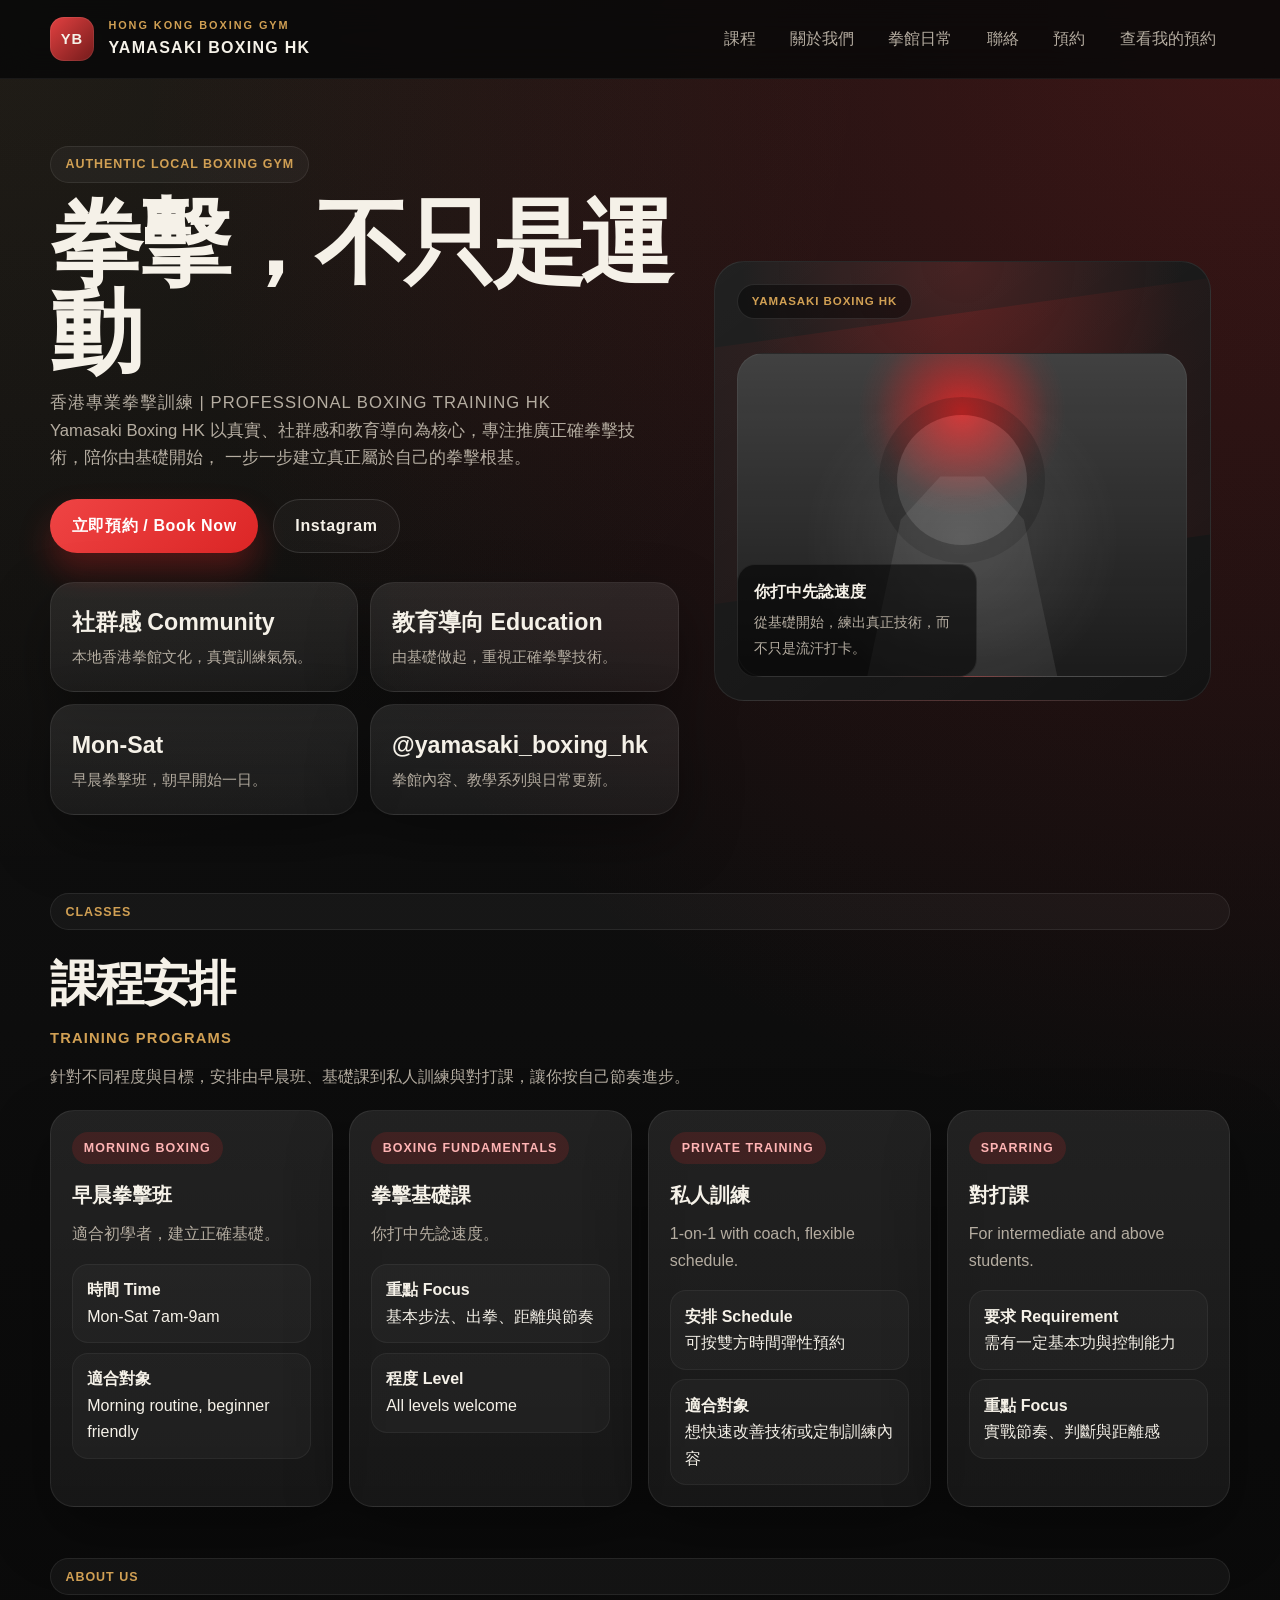
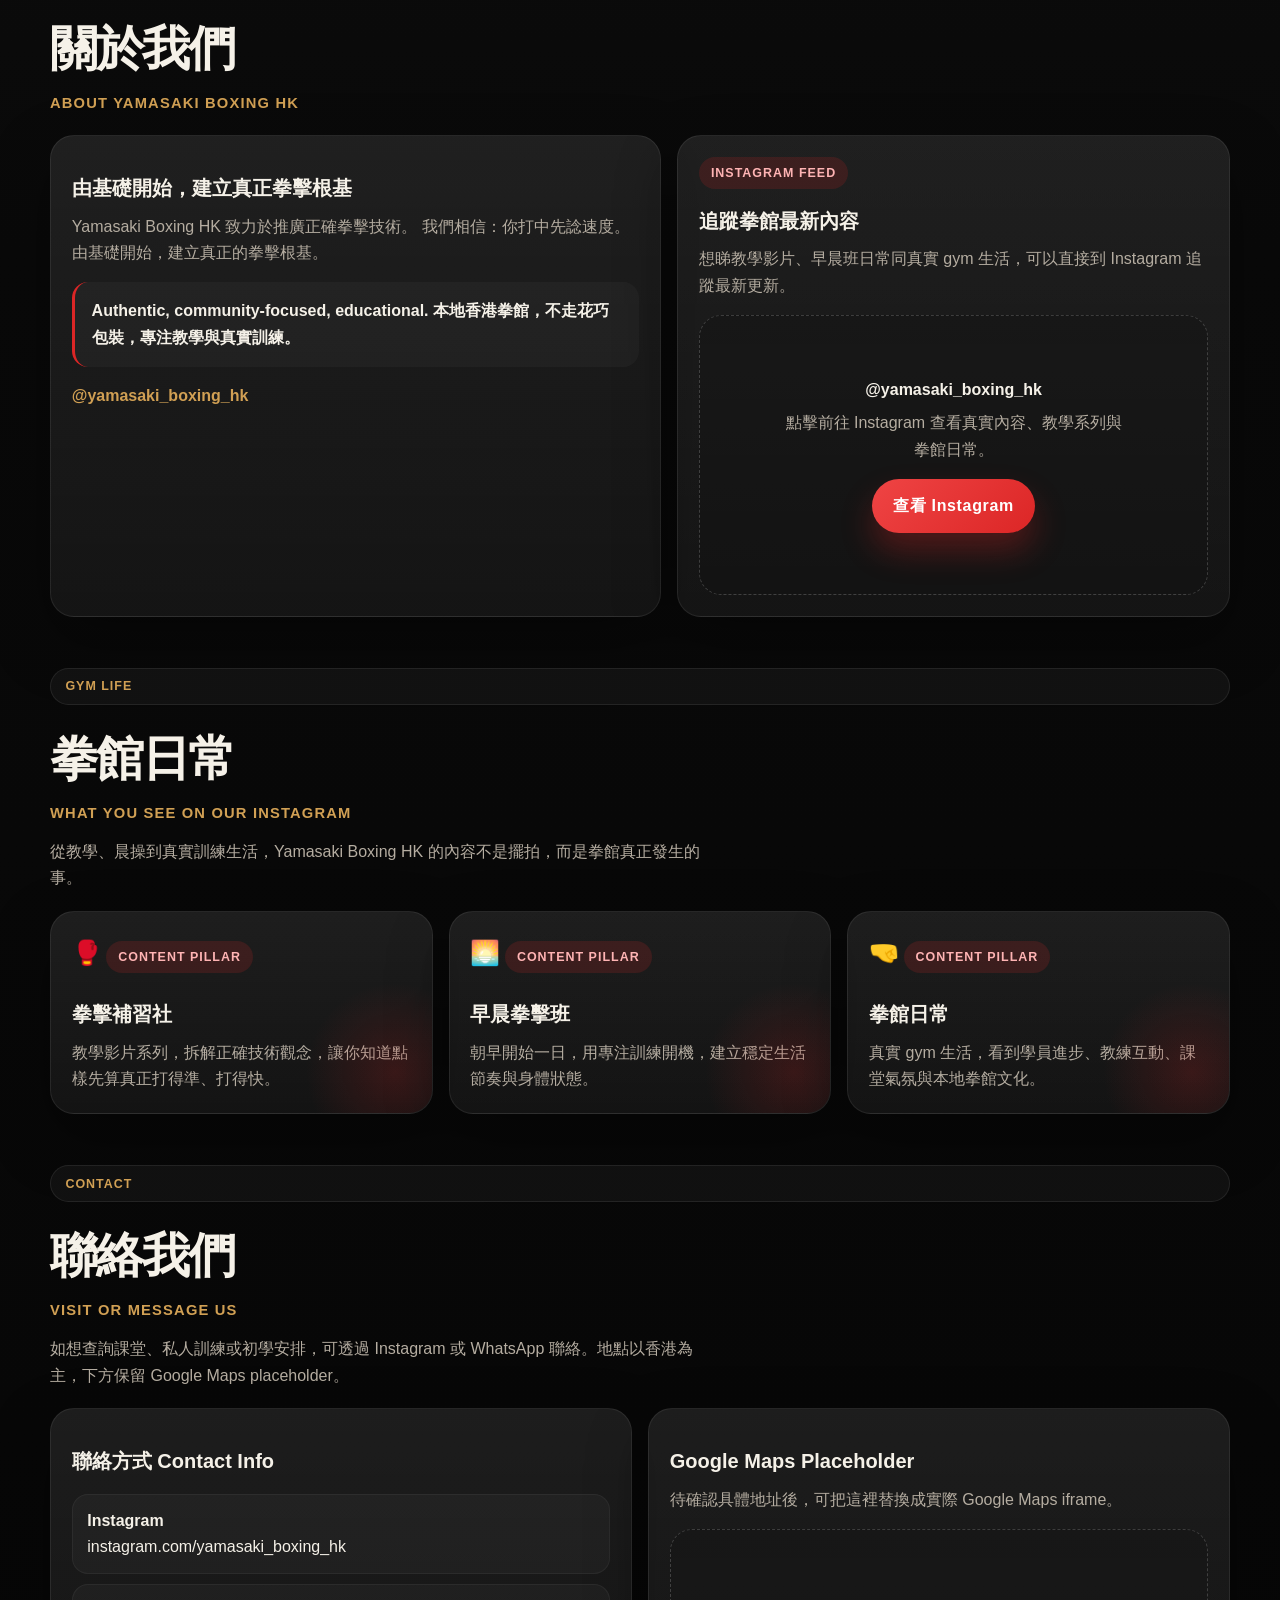
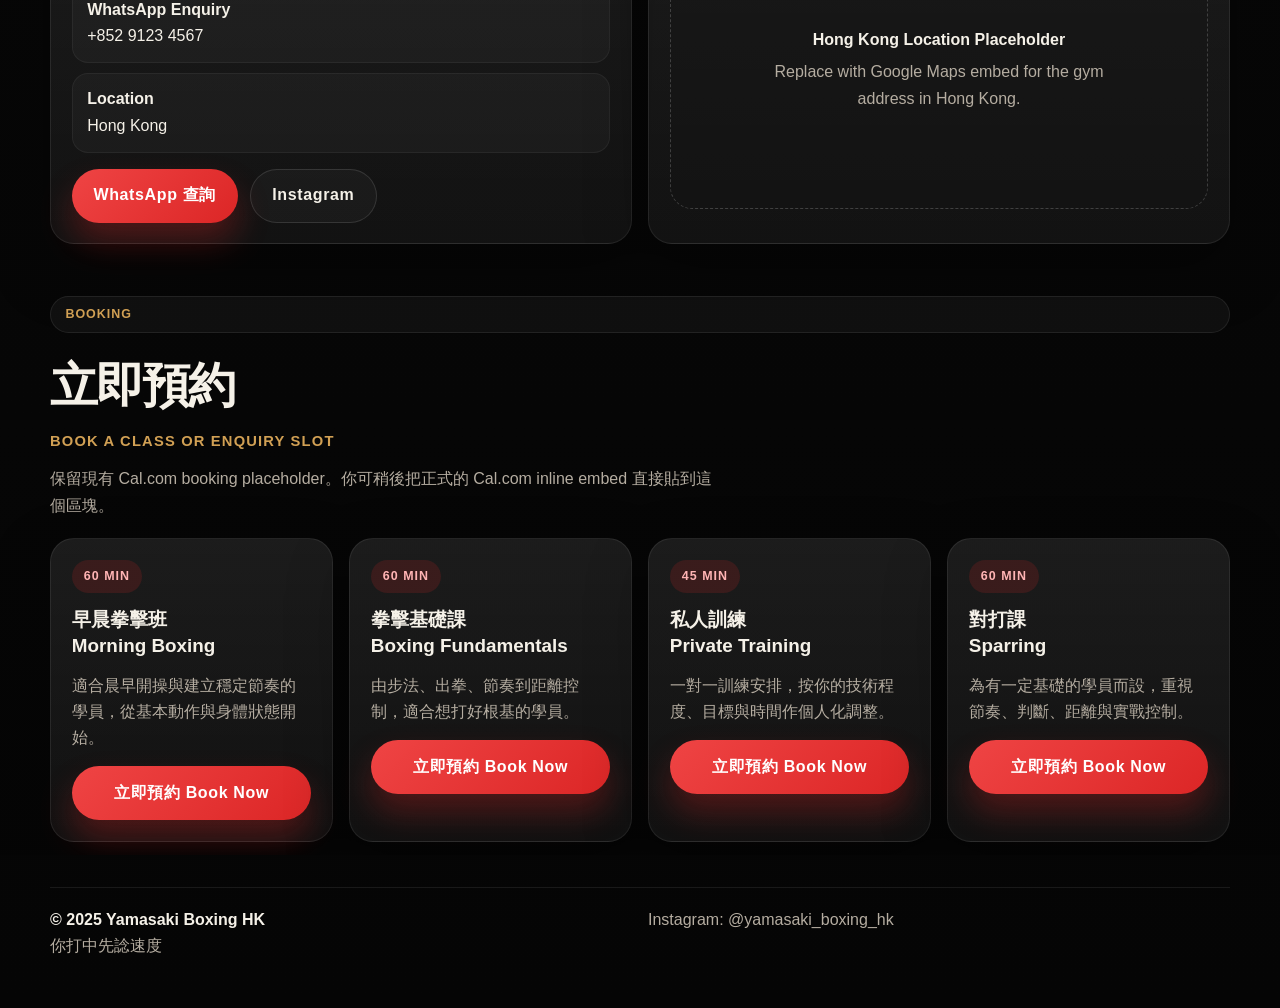
==== commit 162dc3fd: "Update booking flow and local preview" ====
--- a/index.html
+++ b/index.html
@@ -599,6 +599,75 @@
       margin: 0 auto;
     }
 
+    #booking .booking-grid {
+      display: none;
+    }
+
+    .booking-cards-grid {
+      display: grid;
+      gap: 1rem;
+    }
+
+    .booking-class-card {
+      background:
+        linear-gradient(180deg, rgba(255, 255, 255, 0.07), rgba(255, 255, 255, 0.03)),
+        rgba(255, 255, 255, 0.02);
+      border: 1px solid rgba(255, 255, 255, 0.08);
+      border-radius: var(--radius);
+      box-shadow: var(--shadow);
+      padding: 1.3rem;
+      display: grid;
+      gap: 0.9rem;
+      align-content: start;
+    }
+
+    .booking-class-card h3 {
+      margin: 0;
+      font-size: 1.18rem;
+      line-height: 1.35;
+    }
+
+    .booking-class-card p {
+      margin: 0;
+      color: var(--muted);
+    }
+
+    .booking-class-meta {
+      display: inline-flex;
+      align-items: center;
+      width: fit-content;
+      padding: 0.38rem 0.75rem;
+      border-radius: 999px;
+      background: var(--accent-soft);
+      color: #ffb4b4;
+      font-size: 0.78rem;
+      font-weight: 700;
+      letter-spacing: 0.08em;
+      text-transform: uppercase;
+    }
+
+    .cal-embed-wrap {
+      margin-top: 1rem;
+      min-height: 680px;
+      height: 78vh;
+      max-height: 900px;
+      overflow: hidden;
+      border-radius: 22px;
+      border: 1px solid rgba(255, 255, 255, 0.08);
+      background:
+        linear-gradient(180deg, rgba(255, 255, 255, 0.04), rgba(255, 255, 255, 0.02)),
+        #0c0c0c;
+      box-shadow: inset 0 0 0 1px rgba(255, 255, 255, 0.03);
+    }
+
+    #my-cal-inline-對打課-sparring {
+      width: 100% !important;
+      height: 100% !important;
+      overflow: auto !important;
+      border-radius: 22px;
+      color-scheme: dark;
+    }
+
     .contact-actions {
       display: flex;
       flex-wrap: wrap;
@@ -640,7 +709,8 @@
       .hero-meta,
       .classes-grid,
       .pillars-grid,
-      .booking-grid {
+      .booking-grid,
+      .booking-cards-grid {
         grid-template-columns: repeat(2, minmax(0, 1fr));
       }
     }
@@ -695,6 +765,17 @@
       .booking-grid,
       .footer-grid {
         grid-template-columns: repeat(2, minmax(0, 1fr));
+      }
+
+      .booking-cards-grid {
+        grid-template-columns: repeat(4, minmax(0, 1fr));
+      }
+    }
+
+    @media (max-width: 719px) {
+      .cal-embed-wrap {
+        min-height: 620px;
+        height: 72vh;
       }
     }
   </style>
@@ -723,6 +804,7 @@
           <li><a href="#gym-life">拳館日常</a></li>
           <li><a href="#contact">聯絡</a></li>
           <li><a href="#booking">預約</a></li>
+          <li><a href="my-booking.html">查看我的預約</a></li>
         </ul>
       </nav>
     </div>
@@ -959,6 +1041,36 @@
           </p>
         </div>
 
+        <div class="booking-cards-grid">
+          <article class="booking-class-card reveal">
+            <span class="booking-class-meta">60 min</span>
+            <h3>早晨拳擊班<br>Morning Boxing</h3>
+            <p>適合晨早開操與建立穩定節奏的學員，從基本動作與身體狀態開始。</p>
+            <a class="cta-link cta-primary" href="booking.html">立即預約 Book Now</a>
+          </article>
+
+          <article class="booking-class-card reveal">
+            <span class="booking-class-meta">60 min</span>
+            <h3>拳擊基礎課<br>Boxing Fundamentals</h3>
+            <p>由步法、出拳、節奏到距離控制，適合想打好根基的學員。</p>
+            <a class="cta-link cta-primary" href="booking.html">立即預約 Book Now</a>
+          </article>
+
+          <article class="booking-class-card reveal">
+            <span class="booking-class-meta">45 min</span>
+            <h3>私人訓練<br>Private Training</h3>
+            <p>一對一訓練安排，按你的技術程度、目標與時間作個人化調整。</p>
+            <a class="cta-link cta-primary" href="booking.html">立即預約 Book Now</a>
+          </article>
+
+          <article class="booking-class-card reveal">
+            <span class="booking-class-meta">60 min</span>
+            <h3>對打課<br>Sparring</h3>
+            <p>為有一定基礎的學員而設，重視節奏、判斷、距離與實戰控制。</p>
+            <a class="cta-link cta-primary" href="booking.html">立即預約 Book Now</a>
+          </article>
+        </div>
+
         <div class="booking-grid">
           <article class="panel reveal">
             <h3 style="margin-top: 0;">首次來館小提示</h3>
@@ -970,13 +1082,22 @@
           </article>
 
           <article class="embed-card reveal">
-            <h3>Cal.com Booking Placeholder</h3>
-            <p>Replace this block with your Cal.com inline embed snippet for live appointment booking.</p>
-            <div class="embed-shell" role="img" aria-label="Cal.com booking placeholder">
-              <div>
-                <strong>Cal.com Booking Placeholder</strong>
-                <span>Insert your Cal.com embed code here to let visitors book classes or private sessions directly.</span>
-              </div>
+            <h3>線上預約 / Cal Booking</h3>
+            <p>對打課 Sparring 的即時預約表，已直接嵌入頁面並包在深色容器中，方便手機用戶操作。</p>
+            <div class="cal-embed-wrap" aria-label="Cal.com inline booking embed">
+              <div style="width:100%;height:100%;overflow:scroll" id="my-cal-inline-對打課-sparring"></div>
+              <script type="text/javascript">
+                (function (C, A, L) { let p = function (a, ar) { a.q.push(ar); }; let d = C.document; C.Cal = C.Cal || function () { let cal = C.Cal; let ar = arguments; if (!cal.loaded) { cal.ns = {}; cal.q = cal.q || []; d.head.appendChild(d.createElement("script")).src = A; cal.loaded = true; } if (ar[0] === L) { const api = function () { p(api, arguments); }; const namespace = ar[1]; api.q = api.q || []; if(typeof namespace === "string"){cal.ns[namespace] = cal.ns[namespace] || api;p(cal.ns[namespace], ar);p(cal, ["initNamespace", namespace]);} else p(cal, ar); return;} p(cal, ar); }; })(window, "https://app.cal.com/embed/embed.js", "init");
+                Cal("init", "對打課-sparring", {origin:"https://app.cal.com"});
+
+                Cal.ns["對打課-sparring"]("inline", {
+                  elementOrSelector:"#my-cal-inline-對打課-sparring",
+                  config: {"layout":"month_view","useSlotsViewOnSmallScreen":"true"},
+                  calLink: "julian-alvarez-rttvmb/對打課-sparring",
+                });
+
+                Cal.ns["對打課-sparring"]("ui", {"hideEventTypeDetails":false,"layout":"month_view"});
+              </script>
             </div>
           </article>
         </div>
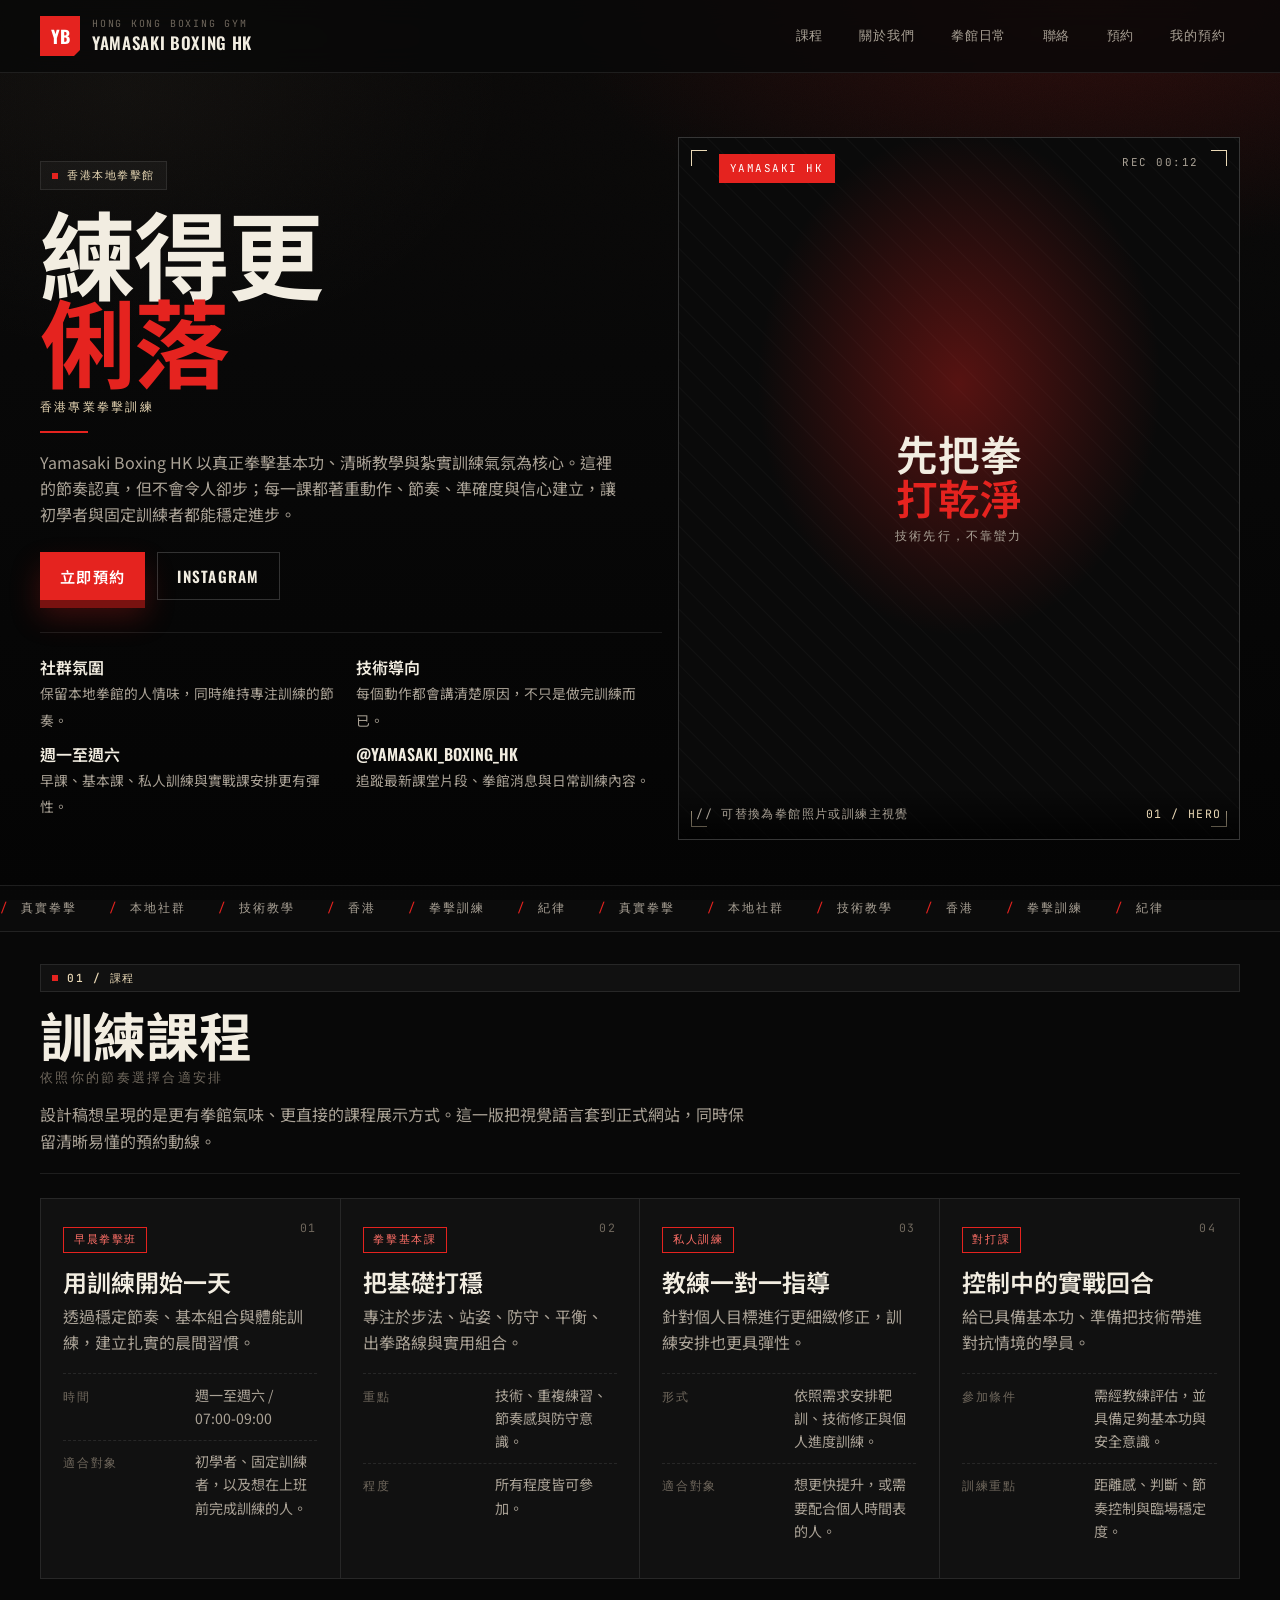
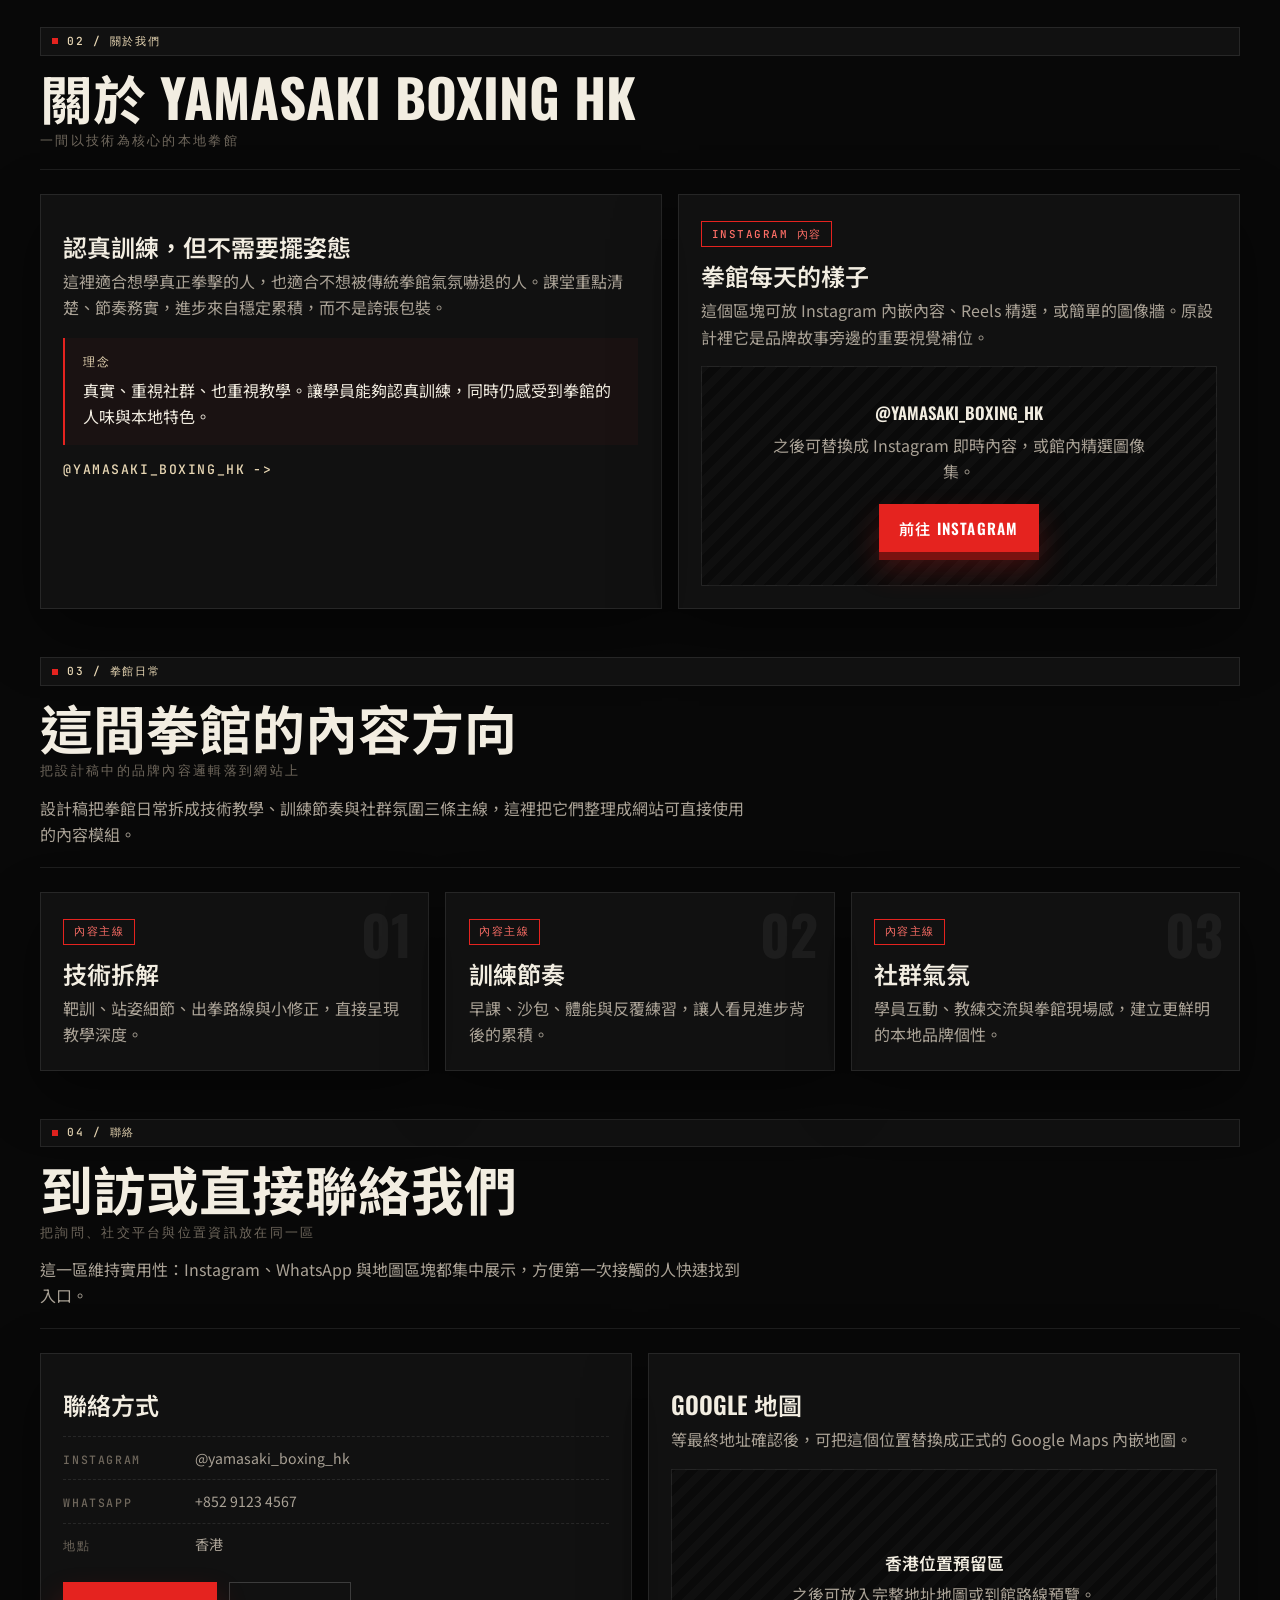
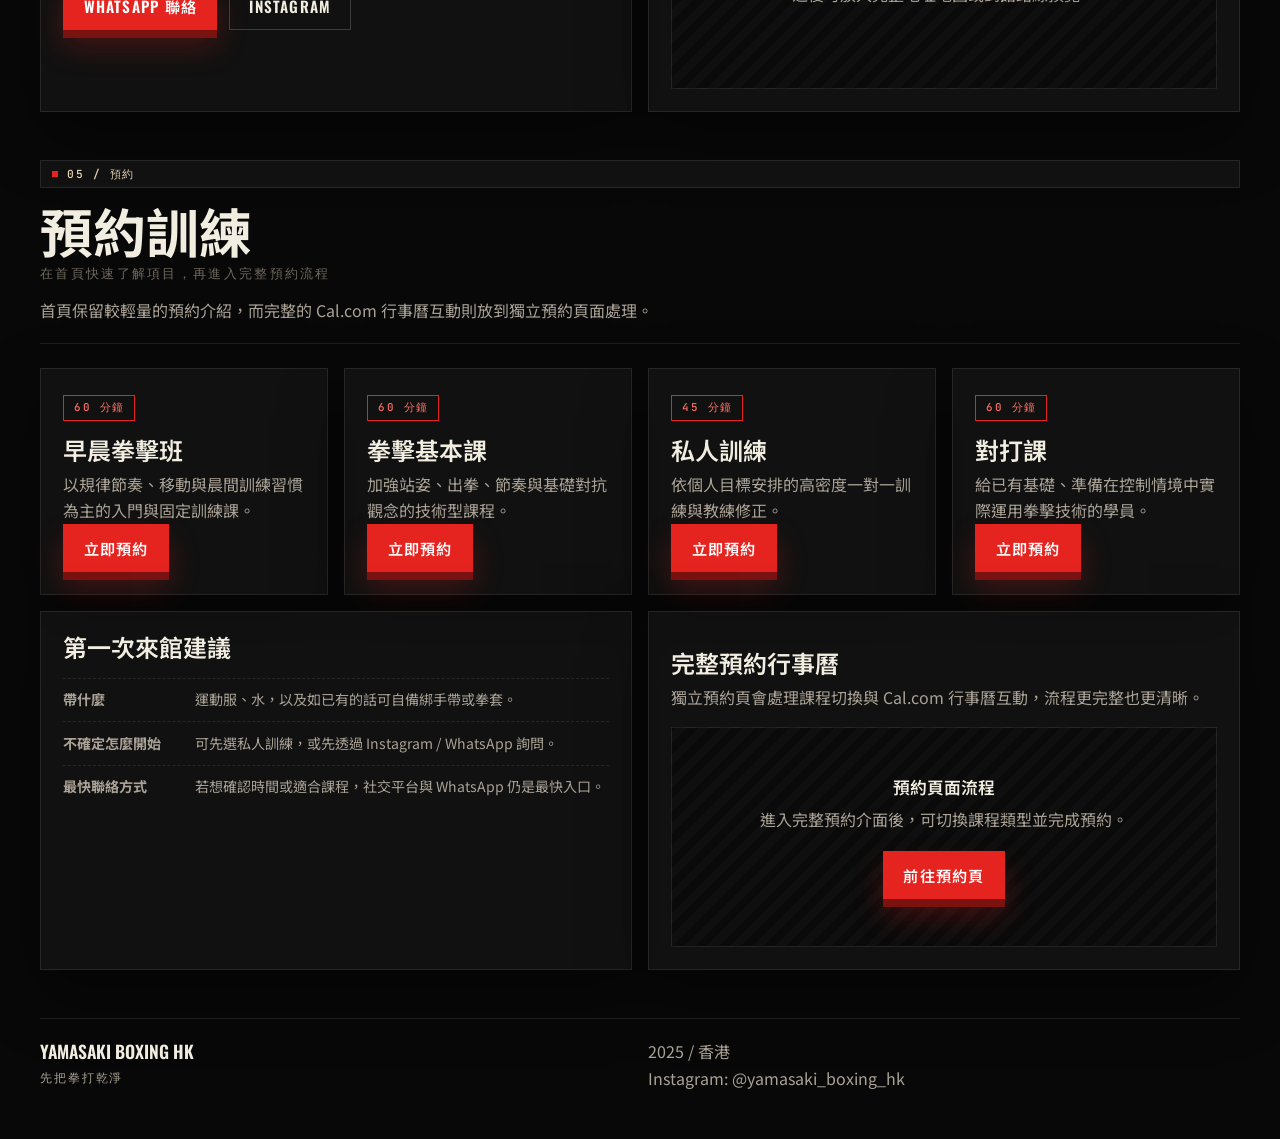
==== commit 892f850c: "Implement redesigned Traditional Chinese site pages" ====
--- a/index.html
+++ b/index.html
@@ -4,1176 +4,54 @@
   <meta charset="UTF-8">
   <meta name="viewport" content="width=device-width, initial-scale=1.0">
   <title>Yamasaki Boxing HK</title>
+  <link rel="preconnect" href="https://fonts.googleapis.com">
+  <link rel="preconnect" href="https://fonts.gstatic.com" crossorigin>
+  <link href="https://fonts.googleapis.com/css2?family=Oswald:wght@400;500;600;700&family=Noto+Sans+TC:wght@400;500;700;900&family=JetBrains+Mono:wght@400;500;700&display=swap" rel="stylesheet">
   <style>
-    :root {
-      --bg: #090909;
-      --bg-elevated: #121212;
-      --panel: rgba(255, 255, 255, 0.05);
-      --text: #f5f1e8;
-      --muted: #b5ada1;
-      --line: rgba(255, 255, 255, 0.12);
-      --accent: #dc2626;
-      --accent-strong: #ef4444;
-      --accent-soft: rgba(220, 38, 38, 0.16);
-      --gold: #d1a054;
-      --shadow: 0 24px 60px rgba(0, 0, 0, 0.35);
-      --radius: 24px;
-      --content-width: 1180px;
-      --nav-height: 78px;
-    }
-
-    * {
-      box-sizing: border-box;
-    }
-
-    html {
-      scroll-behavior: smooth;
-    }
-
-    body {
-      margin: 0;
-      font-family: "Noto Sans TC", "PingFang TC", "Microsoft JhengHei", "Segoe UI", sans-serif;
-      color: var(--text);
-      background:
-        radial-gradient(circle at top right, rgba(220, 38, 38, 0.22), transparent 26%),
-        radial-gradient(circle at top left, rgba(209, 160, 84, 0.08), transparent 20%),
-        linear-gradient(180deg, #121212 0%, #090909 44%, #050505 100%);
-      min-height: 100vh;
-      line-height: 1.65;
-    }
-
-    body::before {
-      content: "";
-      position: fixed;
-      inset: 0;
-      pointer-events: none;
-      background-image:
-        linear-gradient(rgba(255, 255, 255, 0.025) 1px, transparent 1px),
-        linear-gradient(90deg, rgba(255, 255, 255, 0.025) 1px, transparent 1px);
-      background-size: 72px 72px;
-      mask-image: linear-gradient(180deg, rgba(0, 0, 0, 0.45), transparent 88%);
-      opacity: 0.45;
-    }
-
-    a {
-      color: inherit;
-      text-decoration: none;
-    }
-
-    button,
-    input,
-    textarea {
-      font: inherit;
-    }
-
-    .container {
-      width: min(calc(100% - 2rem), var(--content-width));
-      margin: 0 auto;
-    }
-
-    .site-header {
-      position: sticky;
-      top: 0;
-      z-index: 1000;
-      backdrop-filter: blur(16px);
-      background: rgba(9, 9, 9, 0.86);
-      border-bottom: 1px solid rgba(255, 255, 255, 0.06);
-    }
-
-    .header-shell {
-      min-height: var(--nav-height);
-      display: flex;
-      align-items: center;
-      justify-content: space-between;
-      gap: 1rem;
-    }
-
-    .brand {
-      display: flex;
-      align-items: center;
-      gap: 0.9rem;
-      font-weight: 700;
-      letter-spacing: 0.06em;
-      text-transform: uppercase;
-    }
-
-    .brand-mark {
-      width: 44px;
-      height: 44px;
-      border-radius: 14px;
-      display: grid;
-      place-items: center;
-      background: linear-gradient(135deg, rgba(239, 68, 68, 0.95), rgba(127, 29, 29, 0.9));
-      box-shadow: inset 0 0 0 1px rgba(255, 255, 255, 0.08);
-      font-size: 0.92rem;
-      font-weight: 800;
-    }
-
-    .brand-text small {
-      display: block;
-      color: var(--gold);
-      font-size: 0.68rem;
-      letter-spacing: 0.18em;
-      text-transform: uppercase;
-    }
-
-    .brand-text strong {
-      display: block;
-      font-size: 1rem;
-      letter-spacing: 0.08em;
-    }
-
-    .nav-toggle {
-      display: inline-flex;
-      flex-direction: column;
-      justify-content: center;
-      gap: 5px;
-      width: 46px;
-      height: 46px;
-      padding: 0 12px;
-      border: 1px solid var(--line);
-      border-radius: 14px;
-      background: rgba(255, 255, 255, 0.03);
-      color: var(--text);
-      cursor: pointer;
-    }
-
-    .nav-toggle span {
-      display: block;
-      height: 2px;
-      background: currentColor;
-      transition: transform 0.25s ease, opacity 0.25s ease;
-    }
-
-    .nav-toggle[aria-expanded="true"] span:nth-child(1) {
-      transform: translateY(7px) rotate(45deg);
-    }
-
-    .nav-toggle[aria-expanded="true"] span:nth-child(2) {
-      opacity: 0;
-    }
-
-    .nav-toggle[aria-expanded="true"] span:nth-child(3) {
-      transform: translateY(-7px) rotate(-45deg);
-    }
-
-    .site-nav {
-      position: absolute;
-      inset: calc(100% + 1px) 1rem auto;
-      padding: 1rem;
-      border: 1px solid rgba(255, 255, 255, 0.08);
-      border-radius: 20px;
-      background: rgba(17, 17, 17, 0.97);
-      box-shadow: var(--shadow);
-      display: none;
-    }
-
-    .site-nav.open {
-      display: block;
-    }
-
-    .nav-list {
-      list-style: none;
-      padding: 0;
-      margin: 0;
-      display: grid;
-      gap: 0.35rem;
-    }
-
-    .nav-list a {
-      display: block;
-      padding: 0.8rem 0.9rem;
-      border-radius: 12px;
-      color: var(--muted);
-      transition: background-color 0.25s ease, color 0.25s ease;
-    }
-
-    .nav-list a:hover,
-    .nav-list a.active {
-      color: var(--text);
-      background: rgba(255, 255, 255, 0.05);
-    }
-
-    .cta-link {
-      display: inline-flex;
-      align-items: center;
-      justify-content: center;
-      gap: 0.6rem;
-      min-height: 54px;
-      padding: 0 1.35rem;
-      border-radius: 999px;
-      font-weight: 700;
-      letter-spacing: 0.04em;
-      transition: transform 0.25s ease, box-shadow 0.25s ease, background-color 0.25s ease;
-    }
-
-    .cta-link:hover {
-      transform: translateY(-2px);
-    }
-
-    .cta-primary {
-      background: linear-gradient(135deg, var(--accent-strong), var(--accent));
-      color: #fff;
-      box-shadow: 0 18px 32px rgba(220, 38, 38, 0.3);
-    }
-
-    .cta-secondary {
-      color: var(--text);
-      border: 1px solid rgba(255, 255, 255, 0.12);
-      background: rgba(255, 255, 255, 0.03);
-    }
-
-    main {
-      overflow: hidden;
-    }
-
-    section {
-      scroll-margin-top: calc(var(--nav-height) + 18px);
-    }
-
-    .hero {
-      position: relative;
-      padding: 3rem 0 2rem;
-    }
-
-    .hero-grid,
-    .classes-grid,
-    .about-grid,
-    .pillars-grid,
-    .contact-grid,
-    .booking-grid,
-    .footer-grid {
-      display: grid;
-      gap: 1rem;
-    }
-
-    .eyebrow {
-      display: inline-flex;
-      align-items: center;
-      gap: 0.6rem;
-      padding: 0.45rem 0.9rem;
-      border-radius: 999px;
-      background: rgba(255, 255, 255, 0.04);
-      border: 1px solid rgba(255, 255, 255, 0.08);
-      color: var(--gold);
-      letter-spacing: 0.08em;
-      text-transform: uppercase;
-      font-size: 0.78rem;
-      font-weight: 700;
-    }
-
-    .hero-copy h1 {
-      margin: 1rem 0 0.75rem;
-      font-size: clamp(2.8rem, 10vw, 5.8rem);
-      line-height: 0.96;
-      letter-spacing: -0.05em;
-    }
-
-    .hero-copy p {
-      margin: 0;
-      max-width: 38rem;
-      color: var(--muted);
-      font-size: 1.04rem;
-    }
-
-    .hero-subtitle {
-      margin-top: 0.75rem;
-      font-size: 1rem;
-      color: var(--gold);
-      letter-spacing: 0.06em;
-      text-transform: uppercase;
-    }
-
-    .hero-actions {
-      display: flex;
-      flex-wrap: wrap;
-      gap: 0.9rem;
-      margin-top: 1.7rem;
-    }
-
-    .hero-meta {
-      display: grid;
-      grid-template-columns: repeat(2, minmax(0, 1fr));
-      gap: 0.75rem;
-      margin-top: 1.8rem;
-    }
-
-    .panel,
-    .hero-card,
-    .class-card,
-    .about-card,
-    .pillar-card,
-    .contact-card,
-    .embed-card,
-    .ig-card {
-      background:
-        linear-gradient(180deg, rgba(255, 255, 255, 0.07), rgba(255, 255, 255, 0.03)),
-        rgba(255, 255, 255, 0.02);
-      border: 1px solid rgba(255, 255, 255, 0.08);
-      border-radius: var(--radius);
-      box-shadow: var(--shadow);
-    }
-
-    .hero-card,
-    .class-card,
-    .about-card,
-    .pillar-card,
-    .contact-card,
-    .embed-card,
-    .ig-card,
-    .panel {
-      padding: 1.3rem;
-    }
-
-    .hero-card strong {
-      display: block;
-      font-size: 1.45rem;
-      margin-bottom: 0.15rem;
-    }
-
-    .hero-card span {
-      color: var(--muted);
-      font-size: 0.92rem;
-    }
-
-    .hero-visual {
-      position: relative;
-      padding: 1.2rem;
-    }
-
-    .hero-frame {
-      min-height: 440px;
-      padding: 1.4rem;
-      border-radius: 30px;
-      background:
-        linear-gradient(145deg, rgba(255, 255, 255, 0.08), rgba(255, 255, 255, 0.02)),
-        radial-gradient(circle at top, rgba(220, 38, 38, 0.22), transparent 44%),
-        #0e0e0e;
-      border: 1px solid rgba(255, 255, 255, 0.08);
-      overflow: hidden;
-      position: relative;
-    }
-
-    .hero-frame::before {
-      content: "";
-      position: absolute;
-      inset: 12% -20% auto;
-      height: 58%;
-      background: linear-gradient(90deg, transparent, rgba(220, 38, 38, 0.16), transparent);
-      transform: rotate(-8deg);
-    }
-
-    .frame-tag {
-      position: relative;
-      z-index: 1;
-      display: inline-flex;
-      padding: 0.45rem 0.85rem;
-      border-radius: 999px;
-      background: rgba(0, 0, 0, 0.42);
-      border: 1px solid rgba(255, 255, 255, 0.1);
-      color: var(--gold);
-      letter-spacing: 0.08em;
-      text-transform: uppercase;
-      font-size: 0.72rem;
-      font-weight: 700;
-    }
-
-    .hero-figure {
-      position: absolute;
-      inset: auto 1.4rem 1.4rem 1.4rem;
-      height: 74%;
-      border-radius: 26px;
-      background:
-        radial-gradient(circle at 50% 18%, rgba(220, 38, 38, 0.92), rgba(220, 38, 38, 0.08) 25%, transparent 30%),
-        radial-gradient(circle at 50% 58%, rgba(255, 255, 255, 0.1), transparent 54%),
-        linear-gradient(180deg, rgba(255, 255, 255, 0.18), rgba(255, 255, 255, 0.02)),
-        #171717;
-      border: 1px solid rgba(255, 255, 255, 0.06);
-      overflow: hidden;
-    }
-
-    .hero-figure::before,
-    .hero-figure::after {
-      content: "";
-      position: absolute;
-      left: 50%;
-      transform: translateX(-50%);
-      background: rgba(255, 255, 255, 0.08);
-    }
-
-    .hero-figure::before {
-      top: 19%;
-      width: 130px;
-      height: 130px;
-      border-radius: 50%;
-      box-shadow: 0 0 0 18px rgba(0, 0, 0, 0.16);
-    }
-
-    .hero-figure::after {
-      top: 38%;
-      width: 220px;
-      height: 270px;
-      clip-path: polygon(40% 0, 60% 0, 78% 16%, 100% 100%, 0 100%, 22% 16%);
-      border-radius: 28px 28px 14px 14px;
-      box-shadow:
-        70px 16px 0 -20px rgba(220, 38, 38, 0.65),
-        -70px 16px 0 -20px rgba(220, 38, 38, 0.65);
-    }
-
-    .frame-note {
-      position: absolute;
-      left: 1.4rem;
-      bottom: 1.4rem;
-      z-index: 1;
-      max-width: 240px;
-      padding: 0.9rem 1rem;
-      border-radius: 18px;
-      background: rgba(0, 0, 0, 0.56);
-      border: 1px solid rgba(255, 255, 255, 0.08);
-    }
-
-    .frame-note strong {
-      display: block;
-      margin-bottom: 0.2rem;
-    }
-
-    .frame-note span {
-      color: var(--muted);
-      font-size: 0.88rem;
-    }
-
-    .content-section {
-      padding: 1.4rem 0 0.8rem;
-    }
-
-    .section-head {
-      display: grid;
-      gap: 0.85rem;
-      margin-bottom: 1.2rem;
-    }
-
-    .section-head h2 {
-      margin: 0;
-      font-size: clamp(1.85rem, 6vw, 3rem);
-      letter-spacing: -0.04em;
-    }
-
-    .section-head p {
-      margin: 0;
-      color: var(--muted);
-      max-width: 42rem;
-    }
-
-    .bilingual-title {
-      display: block;
-      color: var(--gold);
-      font-size: 0.92rem;
-      letter-spacing: 0.08em;
-      text-transform: uppercase;
-      margin-top: 0.2rem;
-    }
-
-    .class-card .label,
-    .mini-badge {
-      display: inline-flex;
-      padding: 0.38rem 0.75rem;
-      border-radius: 999px;
-      background: var(--accent-soft);
-      color: #ffb4b4;
-      font-size: 0.78rem;
-      font-weight: 700;
-      letter-spacing: 0.08em;
-      text-transform: uppercase;
-    }
-
-    .class-card h3,
-    .about-card h3,
-    .pillar-card h3,
-    .contact-card h3,
-    .embed-card h3,
-    .ig-card h3 {
-      margin: 0.95rem 0 0.55rem;
-      font-size: 1.25rem;
-    }
-
-    .class-card p,
-    .about-card p,
-    .pillar-card p,
-    .contact-card p,
-    .embed-card p,
-    .ig-card p {
-      margin: 0;
-      color: var(--muted);
-    }
-
-    .class-meta,
-    .contact-list,
-    .notes-list {
-      list-style: none;
-      padding: 0;
-      margin: 1rem 0 0;
-      display: grid;
-      gap: 0.6rem;
-    }
-
-    .class-meta li,
-    .contact-list li,
-    .notes-list li {
-      padding: 0.78rem 0.9rem;
-      border-radius: 16px;
-      background: rgba(255, 255, 255, 0.03);
-      border: 1px solid rgba(255, 255, 255, 0.05);
-    }
-
-    .class-meta strong,
-    .contact-list strong {
-      display: block;
-      color: var(--text);
-    }
-
-    .about-quote {
-      margin-top: 1rem;
-      padding: 1rem 1.05rem;
-      border-left: 3px solid var(--accent);
-      background: rgba(255, 255, 255, 0.03);
-      border-radius: 16px;
-      color: var(--text);
-      font-weight: 600;
-    }
-
-    .ig-link {
-      margin-top: 1rem;
-      display: inline-flex;
-      align-items: center;
-      gap: 0.55rem;
-      color: var(--gold);
-      font-weight: 700;
-    }
-
-    .pillar-card {
-      position: relative;
-      overflow: hidden;
-    }
-
-    .pillar-card::before {
-      content: "";
-      position: absolute;
-      inset: auto -14% -24% auto;
-      width: 180px;
-      height: 180px;
-      border-radius: 50%;
-      background: radial-gradient(circle, rgba(220, 38, 38, 0.18), transparent 70%);
-    }
-
-    .pillar-card .emoji {
-      font-size: 1.5rem;
-      display: inline-flex;
-      margin-bottom: 0.65rem;
-    }
-
-    .embed-shell {
-      margin-top: 1rem;
-      min-height: 280px;
-      border-radius: 22px;
-      border: 1px dashed rgba(255, 255, 255, 0.18);
-      background:
-        linear-gradient(180deg, rgba(255, 255, 255, 0.04), rgba(255, 255, 255, 0.02)),
-        #0e0e0e;
-      display: grid;
-      place-items: center;
-      padding: 1.2rem;
-      text-align: center;
-    }
-
-    .embed-shell strong {
-      display: block;
-      font-size: 1rem;
-      margin-bottom: 0.4rem;
-      color: var(--text);
-    }
-
-    .embed-shell span {
-      display: block;
-      color: var(--muted);
-      max-width: 22rem;
-      margin: 0 auto;
-    }
-
-    #booking .booking-grid {
-      display: none;
-    }
-
-    .booking-cards-grid {
-      display: grid;
-      gap: 1rem;
-    }
-
-    .booking-class-card {
-      background:
-        linear-gradient(180deg, rgba(255, 255, 255, 0.07), rgba(255, 255, 255, 0.03)),
-        rgba(255, 255, 255, 0.02);
-      border: 1px solid rgba(255, 255, 255, 0.08);
-      border-radius: var(--radius);
-      box-shadow: var(--shadow);
-      padding: 1.3rem;
-      display: grid;
-      gap: 0.9rem;
-      align-content: start;
-    }
-
-    .booking-class-card h3 {
-      margin: 0;
-      font-size: 1.18rem;
-      line-height: 1.35;
-    }
-
-    .booking-class-card p {
-      margin: 0;
-      color: var(--muted);
-    }
-
-    .booking-class-meta {
-      display: inline-flex;
-      align-items: center;
-      width: fit-content;
-      padding: 0.38rem 0.75rem;
-      border-radius: 999px;
-      background: var(--accent-soft);
-      color: #ffb4b4;
-      font-size: 0.78rem;
-      font-weight: 700;
-      letter-spacing: 0.08em;
-      text-transform: uppercase;
-    }
-
-    .cal-embed-wrap {
-      margin-top: 1rem;
-      min-height: 680px;
-      height: 78vh;
-      max-height: 900px;
-      overflow: hidden;
-      border-radius: 22px;
-      border: 1px solid rgba(255, 255, 255, 0.08);
-      background:
-        linear-gradient(180deg, rgba(255, 255, 255, 0.04), rgba(255, 255, 255, 0.02)),
-        #0c0c0c;
-      box-shadow: inset 0 0 0 1px rgba(255, 255, 255, 0.03);
-    }
-
-    #my-cal-inline-對打課-sparring {
-      width: 100% !important;
-      height: 100% !important;
-      overflow: auto !important;
-      border-radius: 22px;
-      color-scheme: dark;
-    }
-
-    .contact-actions {
-      display: flex;
-      flex-wrap: wrap;
-      gap: 0.75rem;
-      margin-top: 1rem;
-    }
-
-    .footer {
-      padding: 2rem 0 3rem;
-      color: var(--muted);
-    }
-
-    .footer-grid {
-      padding-top: 1.2rem;
-      border-top: 1px solid rgba(255, 255, 255, 0.08);
-    }
-
-    .footer-brand {
-      font-weight: 700;
-      color: var(--text);
-    }
-
-    .reveal {
-      opacity: 0;
-      transform: translateY(24px);
-      transition: opacity 0.6s ease, transform 0.6s ease;
-    }
-
-    .reveal.visible {
-      opacity: 1;
-      transform: translateY(0);
-    }
-
-    @media (min-width: 720px) {
-      .hero {
-        padding: 4.2rem 0 2.5rem;
-      }
-
-      .hero-meta,
-      .classes-grid,
-      .pillars-grid,
-      .booking-grid,
-      .booking-cards-grid {
-        grid-template-columns: repeat(2, minmax(0, 1fr));
-      }
-    }
-
-    @media (min-width: 980px) {
-      .nav-toggle {
-        display: none;
-      }
-
-      .site-nav {
-        position: static;
-        inset: auto;
-        display: block;
-        padding: 0;
-        border: 0;
-        background: transparent;
-        box-shadow: none;
-      }
-
-      .nav-list {
-        display: flex;
-        align-items: center;
-        gap: 0.35rem;
-      }
-
-      .nav-list a {
-        padding: 0.7rem 0.9rem;
-      }
-
-      .hero-grid {
-        grid-template-columns: minmax(0, 1.08fr) minmax(360px, 0.92fr);
-        align-items: center;
-      }
-
-      .content-section {
-        padding-top: 2.4rem;
-      }
-
-      .classes-grid {
-        grid-template-columns: repeat(4, minmax(0, 1fr));
-      }
-
-      .about-grid {
-        grid-template-columns: 1.05fr 0.95fr;
-      }
-
-      .pillars-grid {
-        grid-template-columns: repeat(3, minmax(0, 1fr));
-      }
-
-      .contact-grid,
-      .booking-grid,
-      .footer-grid {
-        grid-template-columns: repeat(2, minmax(0, 1fr));
-      }
-
-      .booking-cards-grid {
-        grid-template-columns: repeat(4, minmax(0, 1fr));
-      }
-    }
-
-    @media (max-width: 719px) {
-      .cal-embed-wrap {
-        min-height: 620px;
-        height: 72vh;
-      }
-    }
+    :root{--bg:#080808;--surface:rgba(255,255,255,.04);--surface-2:rgba(255,255,255,.06);--text:#f2ede1;--muted:#aaa296;--muted-2:#70685d;--line:rgba(255,255,255,.09);--strong:rgba(255,255,255,.18);--accent:#e5231f;--accent-deep:#7a1210;--bone:#ead9b6;--shadow:0 24px 60px rgba(0,0,0,.45);--w:1200px;--nav:72px;--display:"Oswald","Noto Sans TC",sans-serif;--body:"Noto Sans TC","Segoe UI",sans-serif;--mono:"JetBrains Mono",monospace}
+    *{box-sizing:border-box}html{scroll-behavior:smooth}body{margin:0;font:16px/1.65 var(--body);color:var(--text);background:#080808;min-height:100vh;-webkit-font-smoothing:antialiased}
+    body:before,body:after{content:"";position:fixed;inset:0;pointer-events:none}
+    body:before{z-index:0;background:radial-gradient(ellipse 60% 40% at 85% 0%,rgba(229,35,31,.18),transparent 70%),radial-gradient(ellipse 50% 50% at 10% 10%,rgba(234,217,182,.04),transparent 60%),linear-gradient(180deg,#0d0b0a 0%,#080808 40%,#040404 100%)}
+    body:after{z-index:0;opacity:.45;mix-blend-mode:overlay;background-image:url("data:image/svg+xml;utf8,<svg xmlns='http://www.w3.org/2000/svg' width='180' height='180'><filter id='n'><feTurbulence type='fractalNoise' baseFrequency='0.9' numOctaves='2' stitchTiles='stitch'/><feColorMatrix values='0 0 0 0 0 0 0 0 0 0 0 0 0 0 0 0 0 0 0.35 0'/></filter><rect width='100%' height='100%' filter='url(%23n)'/></svg>")}
+    main,header,footer{position:relative;z-index:1}a{text-decoration:none;color:inherit}button{font:inherit}.container{width:min(calc(100% - 2rem),var(--w));margin:0 auto}
+    .site-header{position:sticky;top:0;z-index:10;background:rgba(8,8,8,.78);backdrop-filter:blur(14px);border-bottom:1px solid var(--line)}
+    .header-shell{min-height:var(--nav);display:flex;align-items:center;justify-content:space-between;gap:1rem}.brand{display:flex;align-items:center;gap:.75rem}.brand-mark{width:40px;height:40px;display:grid;place-items:center;background:var(--accent);color:#fff;font:700 1.1rem var(--display);clip-path:polygon(0 0,100% 0,100% 85%,85% 100%,0 100%)}.brand-text small{display:block;color:var(--muted-2);font:400 .62rem var(--mono);letter-spacing:.18em;text-transform:uppercase}.brand-text strong{display:block;font:600 1.05rem var(--display);letter-spacing:.04em;text-transform:uppercase}
+    .nav-toggle{display:inline-flex;flex-direction:column;justify-content:center;gap:5px;width:44px;height:44px;padding:0 12px;border:1px solid var(--line);background:var(--surface);color:var(--text);cursor:pointer}.nav-toggle span{display:block;height:1.5px;background:currentColor;transition:.25s}.nav-toggle[aria-expanded=true] span:nth-child(1){transform:translateY(6.5px) rotate(45deg)}.nav-toggle[aria-expanded=true] span:nth-child(2){opacity:0}.nav-toggle[aria-expanded=true] span:nth-child(3){transform:translateY(-6.5px) rotate(-45deg)}
+    .site-nav{position:absolute;inset:calc(100% + 1px) 1rem auto;padding:.75rem;border:1px solid var(--strong);background:rgba(10,10,10,.98);box-shadow:var(--shadow);display:none}.site-nav.open{display:block}.nav-list{list-style:none;padding:0;margin:0;display:grid;gap:.1rem}.nav-list a{display:block;padding:.7rem .9rem;color:var(--muted);font:400 .82rem var(--mono);letter-spacing:.06em;text-transform:uppercase;border-left:2px solid transparent}.nav-list a:hover,.nav-list a.active{color:var(--text);background:var(--surface);border-left-color:var(--accent)}
+    .eyebrow{display:inline-flex;align-items:center;gap:.55rem;padding:.35rem .7rem;border:1px solid var(--line);background:var(--surface);color:var(--bone);font:500 .7rem var(--mono);letter-spacing:.14em;text-transform:uppercase}.eyebrow:before{content:"";width:6px;height:6px;background:var(--accent)}
+    .cta{display:inline-flex;align-items:center;justify-content:center;min-height:48px;padding:0 1.2rem;border:1px solid transparent;font:600 .95rem var(--display);letter-spacing:.08em;text-transform:uppercase;transition:.2s}.cta:hover{transform:translateY(-2px)}.cta.primary{background:var(--accent);color:#fff;box-shadow:0 8px 0 var(--accent-deep),0 16px 30px rgba(229,35,31,.25)}.cta.secondary{border-color:var(--strong);background:transparent}
+    .hero{padding:3rem 0 2.4rem}.hero-grid,.about-grid,.pillars,.contact-grid,.booking-grid,.footer-grid{display:grid;gap:1rem}.hero h1{margin:1rem 0;font:700 clamp(3rem,11vw,6rem)/.92 var(--display);text-transform:uppercase;letter-spacing:-.02em}.hero h1 .accent{color:var(--accent)}.hero-sub{margin:0;font:400 .78rem var(--mono);color:var(--bone);letter-spacing:.18em;text-transform:uppercase}.hero-divider{width:48px;height:2px;background:var(--accent);margin:.9rem 0 1rem}.lead{margin:0;max-width:36rem;color:var(--muted)}.hero-actions{display:flex;flex-wrap:wrap;gap:.75rem;margin-top:1.5rem}.hero-meta{display:grid;grid-template-columns:repeat(2,minmax(0,1fr));gap:.6rem;margin-top:2rem;padding-top:1.4rem;border-top:1px solid var(--line)}.hero-card strong{display:block;font:600 1rem var(--display);text-transform:uppercase}.hero-card span{color:var(--muted);font-size:.86rem}
+    .hero-frame{position:relative;aspect-ratio:4/5;background:#0a0a0a;border:1px solid var(--strong);overflow:hidden}.hero-frame svg{position:absolute;inset:0;width:100%;height:100%}.corner{position:absolute;width:16px;height:16px;border:1.5px solid var(--bone)}.tl{top:12px;left:12px;border-right:0;border-bottom:0}.tr{top:12px;right:12px;border-left:0;border-bottom:0}.bl{left:12px;bottom:12px;border-right:0;border-top:0}.br{right:12px;bottom:12px;border-left:0;border-top:0}.tag,.stat,.caption{font-family:var(--mono);text-transform:uppercase}.tag{position:absolute;top:16px;left:40px;padding:.35rem .7rem;background:var(--accent);color:#fff;font-size:.68rem;letter-spacing:.14em}.stat{position:absolute;top:16px;right:40px;color:var(--muted);font-size:.68rem;letter-spacing:.14em}.quote{position:absolute;left:36px;right:36px;top:50%;transform:translateY(-50%);text-align:center;font:600 clamp(1.8rem,4.2vw,2.6rem)/1.05 var(--display)}.quote em{font-style:normal;color:var(--accent)}.quote .sub{display:block;margin-top:.6rem;color:var(--muted);font:400 .75rem var(--mono);letter-spacing:.18em;text-transform:uppercase}.caption{position:absolute;left:0;right:0;bottom:0;display:flex;justify-content:space-between;gap:1rem;padding:1rem 1.1rem;background:linear-gradient(to top,rgba(0,0,0,.8),transparent);font-size:.72rem;letter-spacing:.12em;color:var(--bone)}.caption .label{color:var(--muted)}
+    .marquee{overflow:hidden;border-top:1px solid var(--line);border-bottom:1px solid var(--line);background:rgba(255,255,255,.015)}.marquee-track{display:flex;gap:2rem;width:max-content;padding:.85rem 0;color:var(--muted);font:400 .78rem var(--mono);letter-spacing:.16em;text-transform:uppercase;animation:marquee 26s linear infinite}.marquee-track span:before{content:"/";color:var(--accent);margin-right:.75rem}@keyframes marquee{from{transform:translateX(0)}to{transform:translateX(-50%)}}
+    .section{padding:2rem 0 1rem}.section-head{display:grid;gap:.9rem;margin-bottom:1.5rem;padding-bottom:1.2rem;border-bottom:1px solid var(--line)}.section-head h2{margin:0;font:700 clamp(2rem,6.5vw,3.3rem)/1 var(--display);text-transform:uppercase}.section-head p{margin:0;color:var(--muted);max-width:44rem}.subhead{display:block;margin-top:.6rem;color:var(--muted-2);font:400 .8rem var(--mono);letter-spacing:.18em;text-transform:uppercase}
+    .classes{display:grid;gap:0;border:1px solid var(--line);background:var(--surface)}.class-card{position:relative;padding:1.5rem 1.4rem 1.6rem;border-bottom:1px solid var(--line);transition:.25s}.class-card:last-child{border-bottom:0}.class-card:hover{background:var(--surface-2)}.num{position:absolute;top:1.3rem;right:1.4rem;color:var(--muted-2);font:400 .72rem var(--mono);letter-spacing:.14em}.pill,.booking-meta{display:inline-block;padding:.28rem .6rem;border:1px solid var(--accent);color:#ff6f67;font:500 .68rem var(--mono);letter-spacing:.14em;text-transform:uppercase}.class-card h3,.panel h3{margin:1rem 0 .5rem;font:600 1.5rem/1.08 var(--display);text-transform:uppercase}.panel p,.class-card p{margin:0;color:var(--muted)}.meta,.contact-list,.notes{list-style:none;padding:0;margin:1.1rem 0 0;display:grid;gap:0;border-top:1px dashed var(--line)}.meta li,.contact-list li,.notes li{display:grid;grid-template-columns:120px 1fr;gap:.75rem;align-items:baseline;padding:.6rem 0;border-bottom:1px dashed var(--line);font-size:.88rem;color:var(--muted)}.meta li:last-child,.contact-list li:last-child,.notes li:last-child{border-bottom:0}.meta strong,.contact-list strong{color:var(--muted-2);font:500 .72rem var(--mono);letter-spacing:.14em;text-transform:uppercase}
+    .panel{background:var(--surface);border:1px solid var(--line);padding:1.4rem;box-shadow:var(--shadow);transition:.25s}.panel:hover{background:var(--surface-2);border-color:var(--strong)}.about-quote{margin-top:1.1rem;padding:1rem 1.1rem;border-left:2px solid var(--accent);background:rgba(229,35,31,.04);color:var(--text)}.about-quote em{display:block;margin-bottom:.4rem;color:var(--bone);font:400 .72rem var(--mono);letter-spacing:.14em;text-transform:uppercase;font-style:normal}.ig-link{display:inline-flex;gap:.5rem;margin-top:1rem;color:var(--bone);font:500 .82rem var(--mono);letter-spacing:.12em;text-transform:uppercase}.ig-link:after{content:"->"}
+    .pillar{position:relative;overflow:hidden}.pillar .big{position:absolute;top:.9rem;right:1rem;color:rgba(255,255,255,.05);font:700 3.4rem/1 var(--display)}.embed{margin-top:1rem;min-height:220px;display:grid;place-items:center;padding:1.4rem;border:1px solid var(--line);text-align:center;background:repeating-linear-gradient(-45deg,rgba(255,255,255,.018),rgba(255,255,255,.018) 8px,transparent 8px,transparent 16px),#0a0a0a}.embed strong{display:block;margin-bottom:.4rem;font:600 1.05rem var(--display);text-transform:uppercase}.embed span{display:block;color:var(--muted);max-width:24rem}.actions{display:flex;flex-wrap:wrap;gap:.75rem;margin-top:1rem}.cards{display:grid;gap:1rem;margin-bottom:1rem}
+    .footer{padding:2rem 0 3rem;color:var(--muted)}.footer-grid{padding-top:1.2rem;border-top:1px solid var(--line)}.footer-brand{font:600 1.1rem var(--display);text-transform:uppercase;color:var(--text)}.footer-note{margin-top:.35rem;color:var(--muted);font:400 .74rem var(--mono);letter-spacing:.16em;text-transform:uppercase}
+    .reveal{opacity:0;transform:translateY(24px);transition:.6s}.reveal.visible{opacity:1;transform:none}
+    @media(min-width:720px){.hero{padding:4rem 0 2.8rem}.pillars,.cards{grid-template-columns:repeat(2,minmax(0,1fr))}}
+    @media(min-width:980px){.nav-toggle{display:none}.site-nav{position:static;display:block;padding:0;border:0;background:transparent;box-shadow:none}.nav-list{display:flex;gap:.35rem}.hero-grid{grid-template-columns:minmax(0,1.05fr) minmax(360px,.95fr);align-items:center}.classes{grid-template-columns:repeat(4,minmax(0,1fr))}.class-card{border-right:1px solid var(--line);border-bottom:0}.class-card:last-child{border-right:0}.about-grid{grid-template-columns:1.05fr .95fr}.pillars{grid-template-columns:repeat(3,minmax(0,1fr))}.contact-grid,.booking-grid,.footer-grid,.cards{grid-template-columns:repeat(2,minmax(0,1fr))}.cards{grid-template-columns:repeat(4,minmax(0,1fr))}}
   </style>
 </head>
 <body>
-  <header class="site-header">
-    <div class="container header-shell">
-      <a class="brand" href="#top" aria-label="Yamasaki Boxing HK 首頁">
-        <span class="brand-mark">YB</span>
-        <span class="brand-text">
-          <small>Hong Kong Boxing Gym</small>
-          <strong>Yamasaki Boxing HK</strong>
-        </span>
-      </a>
-
-      <button class="nav-toggle" type="button" aria-expanded="false" aria-controls="site-nav" aria-label="切換導覽選單">
-        <span></span>
-        <span></span>
-        <span></span>
-      </button>
-
-      <nav class="site-nav" id="site-nav" aria-label="主要導覽">
-        <ul class="nav-list">
-          <li><a href="#classes">課程</a></li>
-          <li><a href="#about">關於我們</a></li>
-          <li><a href="#gym-life">拳館日常</a></li>
-          <li><a href="#contact">聯絡</a></li>
-          <li><a href="#booking">預約</a></li>
-          <li><a href="my-booking.html">查看我的預約</a></li>
-        </ul>
-      </nav>
-    </div>
-  </header>
-
+  <header class="site-header"><div class="container header-shell"><a class="brand" href="#top"><span class="brand-mark">YB</span><span class="brand-text"><small>Hong Kong Boxing Gym</small><strong>Yamasaki Boxing HK</strong></span></a><button class="nav-toggle" type="button" aria-expanded="false" aria-controls="site-nav" aria-label="切換導覽"><span></span><span></span><span></span></button><nav class="site-nav" id="site-nav" aria-label="主要導覽"><ul class="nav-list"><li><a href="#classes">課程</a></li><li><a href="#about">關於我們</a></li><li><a href="#gym-life">拳館日常</a></li><li><a href="#contact">聯絡</a></li><li><a href="#booking">預約</a></li><li><a href="my-booking.html">我的預約</a></li></ul></nav></div></header>
   <main id="top">
-    <section class="hero">
-      <div class="container hero-grid">
-        <div class="hero-copy reveal visible">
-          <span class="eyebrow">Authentic Local Boxing Gym</span>
-          <h1>拳擊，不只是運動</h1>
-          <p class="hero-subtitle">香港專業拳擊訓練 | Professional Boxing Training HK</p>
-          <p>
-            Yamasaki Boxing HK 以真實、社群感和教育導向為核心，專注推廣正確拳擊技術，陪你由基礎開始，
-            一步一步建立真正屬於自己的拳擊根基。
-          </p>
-
-          <div class="hero-actions">
-            <a class="cta-link cta-primary" href="#booking">立即預約 / Book Now</a>
-            <a class="cta-link cta-secondary" href="https://www.instagram.com/yamasaki_boxing_hk/" target="_blank" rel="noreferrer">Instagram</a>
-          </div>
-
-          <div class="hero-meta">
-            <div class="hero-card">
-              <strong>社群感 Community</strong>
-              <span>本地香港拳館文化，真實訓練氣氛。</span>
-            </div>
-            <div class="hero-card">
-              <strong>教育導向 Education</strong>
-              <span>由基礎做起，重視正確拳擊技術。</span>
-            </div>
-            <div class="hero-card">
-              <strong>Mon-Sat</strong>
-              <span>早晨拳擊班，朝早開始一日。</span>
-            </div>
-            <div class="hero-card">
-              <strong>@yamasaki_boxing_hk</strong>
-              <span>拳館內容、教學系列與日常更新。</span>
-            </div>
-          </div>
-        </div>
-
-        <div class="hero-visual reveal">
-          <div class="hero-frame">
-            <span class="frame-tag">Yamasaki Boxing HK</span>
-            <div class="hero-figure" aria-hidden="true"></div>
-            <div class="frame-note">
-              <strong>你打中先諗速度</strong>
-              <span>從基礎開始，練出真正技術，而不只是流汗打卡。</span>
-            </div>
-          </div>
-        </div>
-      </div>
-    </section>
-
-    <section class="content-section" id="classes">
-      <div class="container">
-        <div class="section-head reveal">
-          <span class="eyebrow">Classes</span>
-          <h2>課程安排<span class="bilingual-title">Training Programs</span></h2>
-          <p>
-            針對不同程度與目標，安排由早晨班、基礎課到私人訓練與對打課，讓你按自己節奏進步。
-          </p>
-        </div>
-
-        <div class="classes-grid">
-          <article class="class-card reveal">
-            <span class="label">Morning Boxing</span>
-            <h3>早晨拳擊班</h3>
-            <p>適合初學者，建立正確基礎。</p>
-            <ul class="class-meta">
-              <li><strong>時間 Time</strong>Mon-Sat 7am-9am</li>
-              <li><strong>適合對象</strong>Morning routine, beginner friendly</li>
-            </ul>
-          </article>
-
-          <article class="class-card reveal">
-            <span class="label">Boxing Fundamentals</span>
-            <h3>拳擊基礎課</h3>
-            <p>你打中先諗速度。</p>
-            <ul class="class-meta">
-              <li><strong>重點 Focus</strong>基本步法、出拳、距離與節奏</li>
-              <li><strong>程度 Level</strong>All levels welcome</li>
-            </ul>
-          </article>
-
-          <article class="class-card reveal">
-            <span class="label">Private Training</span>
-            <h3>私人訓練</h3>
-            <p>1-on-1 with coach, flexible schedule.</p>
-            <ul class="class-meta">
-              <li><strong>安排 Schedule</strong>可按雙方時間彈性預約</li>
-              <li><strong>適合對象</strong>想快速改善技術或定制訓練內容</li>
-            </ul>
-          </article>
-
-          <article class="class-card reveal">
-            <span class="label">Sparring</span>
-            <h3>對打課</h3>
-            <p>For intermediate and above students.</p>
-            <ul class="class-meta">
-              <li><strong>要求 Requirement</strong>需有一定基本功與控制能力</li>
-              <li><strong>重點 Focus</strong>實戰節奏、判斷與距離感</li>
-            </ul>
-          </article>
-        </div>
-      </div>
-    </section>
-
-    <section class="content-section" id="about">
-      <div class="container">
-        <div class="section-head reveal">
-          <span class="eyebrow">About Us</span>
-          <h2>關於我們<span class="bilingual-title">About Yamasaki Boxing HK</span></h2>
-        </div>
-
-        <div class="about-grid">
-          <article class="about-card reveal">
-            <h3>由基礎開始，建立真正拳擊根基</h3>
-            <p>
-              Yamasaki Boxing HK 致力於推廣正確拳擊技術。
-              我們相信：你打中先諗速度。
-              由基礎開始，建立真正的拳擊根基。
-            </p>
-            <div class="about-quote">
-              Authentic, community-focused, educational.
-              本地香港拳館，不走花巧包裝，專注教學與真實訓練。
-            </div>
-            <a class="ig-link" href="https://www.instagram.com/yamasaki_boxing_hk/" target="_blank" rel="noreferrer">
-              @yamasaki_boxing_hk
-            </a>
-          </article>
-
-          <article class="ig-card reveal">
-            <span class="mini-badge">Instagram Feed</span>
-            <h3>追蹤拳館最新內容</h3>
-            <p>
-              想睇教學影片、早晨班日常同真實 gym 生活，可以直接到 Instagram 追蹤最新更新。
-            </p>
-            <div class="embed-shell" role="img" aria-label="Instagram 預留區">
-              <div>
-                <strong>@yamasaki_boxing_hk</strong>
-                <span>點擊前往 Instagram 查看真實內容、教學系列與拳館日常。</span>
-                <div style="margin-top: 1rem;">
-                  <a class="cta-link cta-primary" href="https://www.instagram.com/yamasaki_boxing_hk/" target="_blank" rel="noreferrer">查看 Instagram</a>
-                </div>
-              </div>
-            </div>
-          </article>
-        </div>
-      </div>
-    </section>
-
-    <section class="content-section" id="gym-life">
-      <div class="container">
-        <div class="section-head reveal">
-          <span class="eyebrow">Gym Life</span>
-          <h2>拳館日常<span class="bilingual-title">What You See On Our Instagram</span></h2>
-          <p>
-            從教學、晨操到真實訓練生活，Yamasaki Boxing HK 的內容不是擺拍，而是拳館真正發生的事。
-          </p>
-        </div>
-
-        <div class="pillars-grid">
-          <article class="pillar-card reveal">
-            <span class="emoji">🥊</span>
-            <span class="mini-badge">Content Pillar</span>
-            <h3>拳擊補習社</h3>
-            <p>教學影片系列，拆解正確技術觀念，讓你知道點樣先算真正打得準、打得快。</p>
-          </article>
-
-          <article class="pillar-card reveal">
-            <span class="emoji">🌅</span>
-            <span class="mini-badge">Content Pillar</span>
-            <h3>早晨拳擊班</h3>
-            <p>朝早開始一日，用專注訓練開機，建立穩定生活節奏與身體狀態。</p>
-          </article>
-
-          <article class="pillar-card reveal">
-            <span class="emoji">🤜</span>
-            <span class="mini-badge">Content Pillar</span>
-            <h3>拳館日常</h3>
-            <p>真實 gym 生活，看到學員進步、教練互動、課堂氣氛與本地拳館文化。</p>
-          </article>
-        </div>
-      </div>
-    </section>
-
-    <section class="content-section" id="contact">
-      <div class="container">
-        <div class="section-head reveal">
-          <span class="eyebrow">Contact</span>
-          <h2>聯絡我們<span class="bilingual-title">Visit or Message Us</span></h2>
-          <p>
-            如想查詢課堂、私人訓練或初學安排，可透過 Instagram 或 WhatsApp 聯絡。地點以香港為主，下方保留 Google Maps placeholder。
-          </p>
-        </div>
-
-        <div class="contact-grid">
-          <article class="contact-card reveal">
-            <h3>聯絡方式 Contact Info</h3>
-            <ul class="contact-list">
-              <li><strong>Instagram</strong><a href="https://www.instagram.com/yamasaki_boxing_hk/" target="_blank" rel="noreferrer">instagram.com/yamasaki_boxing_hk</a></li>
-              <li><strong>WhatsApp Enquiry</strong><a href="https://wa.me/85291234567" target="_blank" rel="noreferrer">+852 9123 4567</a></li>
-              <li><strong>Location</strong>Hong Kong</li>
-            </ul>
-            <div class="contact-actions">
-              <a class="cta-link cta-primary" href="https://wa.me/85291234567" target="_blank" rel="noreferrer">WhatsApp 查詢</a>
-              <a class="cta-link cta-secondary" href="https://www.instagram.com/yamasaki_boxing_hk/" target="_blank" rel="noreferrer">Instagram</a>
-            </div>
-          </article>
-
-          <article class="embed-card reveal">
-            <h3>Google Maps Placeholder</h3>
-            <p>待確認具體地址後，可把這裡替換成實際 Google Maps iframe。</p>
-            <div class="embed-shell" role="img" aria-label="Google Maps 預留區">
-              <div>
-                <strong>Hong Kong Location Placeholder</strong>
-                <span>Replace with Google Maps embed for the gym address in Hong Kong.</span>
-              </div>
-            </div>
-          </article>
-        </div>
-      </div>
-    </section>
-
-    <section class="content-section" id="booking">
-      <div class="container">
-        <div class="section-head reveal">
-          <span class="eyebrow">Booking</span>
-          <h2>立即預約<span class="bilingual-title">Book a Class or Enquiry Slot</span></h2>
-          <p>
-            保留現有 Cal.com booking placeholder。你可稍後把正式的 Cal.com inline embed 直接貼到這個區塊。
-          </p>
-        </div>
-
-        <div class="booking-cards-grid">
-          <article class="booking-class-card reveal">
-            <span class="booking-class-meta">60 min</span>
-            <h3>早晨拳擊班<br>Morning Boxing</h3>
-            <p>適合晨早開操與建立穩定節奏的學員，從基本動作與身體狀態開始。</p>
-            <a class="cta-link cta-primary" href="booking.html">立即預約 Book Now</a>
-          </article>
-
-          <article class="booking-class-card reveal">
-            <span class="booking-class-meta">60 min</span>
-            <h3>拳擊基礎課<br>Boxing Fundamentals</h3>
-            <p>由步法、出拳、節奏到距離控制，適合想打好根基的學員。</p>
-            <a class="cta-link cta-primary" href="booking.html">立即預約 Book Now</a>
-          </article>
-
-          <article class="booking-class-card reveal">
-            <span class="booking-class-meta">45 min</span>
-            <h3>私人訓練<br>Private Training</h3>
-            <p>一對一訓練安排，按你的技術程度、目標與時間作個人化調整。</p>
-            <a class="cta-link cta-primary" href="booking.html">立即預約 Book Now</a>
-          </article>
-
-          <article class="booking-class-card reveal">
-            <span class="booking-class-meta">60 min</span>
-            <h3>對打課<br>Sparring</h3>
-            <p>為有一定基礎的學員而設，重視節奏、判斷、距離與實戰控制。</p>
-            <a class="cta-link cta-primary" href="booking.html">立即預約 Book Now</a>
-          </article>
-        </div>
-
-        <div class="booking-grid">
-          <article class="panel reveal">
-            <h3 style="margin-top: 0;">首次來館小提示</h3>
-            <ul class="notes-list">
-              <li>初學者亦可參加，建議先由基礎課或早晨班開始。</li>
-              <li>如想更針對個人目標，可考慮私人訓練。</li>
-              <li>預約前可先透過 Instagram / WhatsApp 查詢。</li>
-            </ul>
-          </article>
-
-          <article class="embed-card reveal">
-            <h3>線上預約 / Cal Booking</h3>
-            <p>對打課 Sparring 的即時預約表，已直接嵌入頁面並包在深色容器中，方便手機用戶操作。</p>
-            <div class="cal-embed-wrap" aria-label="Cal.com inline booking embed">
-              <div style="width:100%;height:100%;overflow:scroll" id="my-cal-inline-對打課-sparring"></div>
-              <script type="text/javascript">
-                (function (C, A, L) { let p = function (a, ar) { a.q.push(ar); }; let d = C.document; C.Cal = C.Cal || function () { let cal = C.Cal; let ar = arguments; if (!cal.loaded) { cal.ns = {}; cal.q = cal.q || []; d.head.appendChild(d.createElement("script")).src = A; cal.loaded = true; } if (ar[0] === L) { const api = function () { p(api, arguments); }; const namespace = ar[1]; api.q = api.q || []; if(typeof namespace === "string"){cal.ns[namespace] = cal.ns[namespace] || api;p(cal.ns[namespace], ar);p(cal, ["initNamespace", namespace]);} else p(cal, ar); return;} p(cal, ar); }; })(window, "https://app.cal.com/embed/embed.js", "init");
-                Cal("init", "對打課-sparring", {origin:"https://app.cal.com"});
-
-                Cal.ns["對打課-sparring"]("inline", {
-                  elementOrSelector:"#my-cal-inline-對打課-sparring",
-                  config: {"layout":"month_view","useSlotsViewOnSmallScreen":"true"},
-                  calLink: "julian-alvarez-rttvmb/對打課-sparring",
-                });
-
-                Cal.ns["對打課-sparring"]("ui", {"hideEventTypeDetails":false,"layout":"month_view"});
-              </script>
-            </div>
-          </article>
-        </div>
-      </div>
-    </section>
+    <section class="hero"><div class="container hero-grid"><div class="reveal visible"><span class="eyebrow">香港本地拳擊館</span><h1>練得更<br><span class="accent">俐落</span></h1><p class="hero-sub">香港專業拳擊訓練</p><div class="hero-divider"></div><p class="lead">Yamasaki Boxing HK 以真正拳擊基本功、清晰教學與紮實訓練氣氛為核心。這裡的節奏認真，但不會令人卻步；每一課都著重動作、節奏、準確度與信心建立，讓初學者與固定訓練者都能穩定進步。</p><div class="hero-actions"><a class="cta primary" href="#booking">立即預約</a><a class="cta secondary" href="https://www.instagram.com/yamasaki_boxing_hk/" target="_blank" rel="noreferrer">Instagram</a></div><div class="hero-meta"><div class="hero-card"><strong>社群氛圍</strong><span>保留本地拳館的人情味，同時維持專注訓練的節奏。</span></div><div class="hero-card"><strong>技術導向</strong><span>每個動作都會講清楚原因，不只是做完訓練而已。</span></div><div class="hero-card"><strong>週一至週六</strong><span>早課、基本課、私人訓練與實戰課安排更有彈性。</span></div><div class="hero-card"><strong>@yamasaki_boxing_hk</strong><span>追蹤最新課堂片段、拳館消息與日常訓練內容。</span></div></div></div><div class="reveal"><div class="hero-frame"><svg viewBox="0 0 400 500" preserveAspectRatio="none" aria-hidden="true"><defs><pattern id="diag" width="14" height="14" patternUnits="userSpaceOnUse" patternTransform="rotate(-45)"><rect width="14" height="14" fill="#0a0a0a"></rect><line x1="0" y1="0" x2="0" y2="14" stroke="rgba(255,255,255,0.035)" stroke-width="1"></line></pattern><radialGradient id="glow" cx="50%" cy="35%" r="60%"><stop offset="0%" stop-color="rgba(229,35,31,0.35)"></stop><stop offset="60%" stop-color="rgba(229,35,31,0)"></stop></radialGradient></defs><rect width="400" height="500" fill="url(#diag)"></rect><rect width="400" height="500" fill="url(#glow)"></rect></svg><span class="corner tl"></span><span class="corner tr"></span><span class="corner bl"></span><span class="corner br"></span><span class="tag">Yamasaki HK</span><span class="stat">Rec 00:12</span><div class="quote">先把拳<br><em>打乾淨</em><span class="sub">技術先行，不靠蠻力</span></div><div class="caption"><span class="label">// 可替換為拳館照片或訓練主視覺</span><span>01 / Hero</span></div></div></div></div></section>
+    <div class="marquee" aria-hidden="true"><div class="marquee-track"><span>真實拳擊</span><span>本地社群</span><span>技術教學</span><span>香港</span><span>拳擊訓練</span><span>紀律</span><span>真實拳擊</span><span>本地社群</span><span>技術教學</span><span>香港</span><span>拳擊訓練</span><span>紀律</span></div></div>
+    <section class="section" id="classes"><div class="container"><div class="section-head reveal"><span class="eyebrow">01 / 課程</span><h2>訓練課程<span class="subhead">依照你的節奏選擇合適安排</span></h2><p>設計稿想呈現的是更有拳館氣味、更直接的課程展示方式。這一版把視覺語言套到正式網站，同時保留清晰易懂的預約動線。</p></div><div class="classes"><article class="class-card reveal"><span class="num">01</span><span class="pill">早晨拳擊班</span><h3>用訓練開始一天</h3><p>透過穩定節奏、基本組合與體能訓練，建立扎實的晨間習慣。</p><ul class="meta"><li><strong>時間</strong><span>週一至週六 / 07:00-09:00</span></li><li><strong>適合對象</strong><span>初學者、固定訓練者，以及想在上班前完成訓練的人。</span></li></ul></article><article class="class-card reveal"><span class="num">02</span><span class="pill">拳擊基本課</span><h3>把基礎打穩</h3><p>專注於步法、站姿、防守、平衡、出拳路線與實用組合。</p><ul class="meta"><li><strong>重點</strong><span>技術、重複練習、節奏感與防守意識。</span></li><li><strong>程度</strong><span>所有程度皆可參加。</span></li></ul></article><article class="class-card reveal"><span class="num">03</span><span class="pill">私人訓練</span><h3>教練一對一指導</h3><p>針對個人目標進行更細緻修正，訓練安排也更具彈性。</p><ul class="meta"><li><strong>形式</strong><span>依照需求安排靶訓、技術修正與個人進度訓練。</span></li><li><strong>適合對象</strong><span>想更快提升，或需要配合個人時間表的人。</span></li></ul></article><article class="class-card reveal"><span class="num">04</span><span class="pill">對打課</span><h3>控制中的實戰回合</h3><p>給已具備基本功、準備把技術帶進對抗情境的學員。</p><ul class="meta"><li><strong>參加條件</strong><span>需經教練評估，並具備足夠基本功與安全意識。</span></li><li><strong>訓練重點</strong><span>距離感、判斷、節奏控制與臨場穩定度。</span></li></ul></article></div></div></section>
+    <section class="section" id="about"><div class="container"><div class="section-head reveal"><span class="eyebrow">02 / 關於我們</span><h2>關於 Yamasaki Boxing HK<span class="subhead">一間以技術為核心的本地拳館</span></h2></div><div class="about-grid"><article class="panel reveal"><h3>認真訓練，但不需要擺姿態</h3><p>這裡適合想學真正拳擊的人，也適合不想被傳統拳館氣氛嚇退的人。課堂重點清楚、節奏務實，進步來自穩定累積，而不是誇張包裝。</p><div class="about-quote"><em>理念</em>真實、重視社群、也重視教學。讓學員能夠認真訓練，同時仍感受到拳館的人味與本地特色。</div><a class="ig-link" href="https://www.instagram.com/yamasaki_boxing_hk/" target="_blank" rel="noreferrer">@yamasaki_boxing_hk</a></article><article class="panel reveal"><span class="pill">Instagram 內容</span><h3>拳館每天的樣子</h3><p>這個區塊可放 Instagram 內嵌內容、Reels 精選，或簡單的圖像牆。原設計裡它是品牌故事旁邊的重要視覺補位。</p><div class="embed" role="img" aria-label="Instagram 內容預留區"><div><strong>@yamasaki_boxing_hk</strong><span>之後可替換成 Instagram 即時內容，或館內精選圖像集。</span><div style="margin-top:1.2rem"><a class="cta primary" href="https://www.instagram.com/yamasaki_boxing_hk/" target="_blank" rel="noreferrer">前往 Instagram</a></div></div></div></article></div></div></section>
+    <section class="section" id="gym-life"><div class="container"><div class="section-head reveal"><span class="eyebrow">03 / 拳館日常</span><h2>這間拳館的內容方向<span class="subhead">把設計稿中的品牌內容邏輯落到網站上</span></h2><p>設計稿把拳館日常拆成技術教學、訓練節奏與社群氛圍三條主線，這裡把它們整理成網站可直接使用的內容模組。</p></div><div class="pillars"><article class="panel pillar reveal"><span class="big">01</span><span class="pill">內容主線</span><h3>技術拆解</h3><p>靶訓、站姿細節、出拳路線與小修正，直接呈現教學深度。</p></article><article class="panel pillar reveal"><span class="big">02</span><span class="pill">內容主線</span><h3>訓練節奏</h3><p>早課、沙包、體能與反覆練習，讓人看見進步背後的累積。</p></article><article class="panel pillar reveal"><span class="big">03</span><span class="pill">內容主線</span><h3>社群氣氛</h3><p>學員互動、教練交流與拳館現場感，建立更鮮明的本地品牌個性。</p></article></div></div></section>
+    <section class="section" id="contact"><div class="container"><div class="section-head reveal"><span class="eyebrow">04 / 聯絡</span><h2>到訪或直接聯絡我們<span class="subhead">把詢問、社交平台與位置資訊放在同一區</span></h2><p>這一區維持實用性：Instagram、WhatsApp 與地圖區塊都集中展示，方便第一次接觸的人快速找到入口。</p></div><div class="contact-grid"><article class="panel reveal"><h3>聯絡方式</h3><ul class="contact-list"><li><strong>Instagram</strong><span><a href="https://www.instagram.com/yamasaki_boxing_hk/" target="_blank" rel="noreferrer">@yamasaki_boxing_hk</a></span></li><li><strong>WhatsApp</strong><span><a href="https://wa.me/85291234567" target="_blank" rel="noreferrer">+852 9123 4567</a></span></li><li><strong>地點</strong><span>香港</span></li></ul><div class="actions"><a class="cta primary" href="https://wa.me/85291234567" target="_blank" rel="noreferrer">WhatsApp 聯絡</a><a class="cta secondary" href="https://www.instagram.com/yamasaki_boxing_hk/" target="_blank" rel="noreferrer">Instagram</a></div></article><article class="panel reveal"><h3>Google 地圖</h3><p>等最終地址確認後，可把這個位置替換成正式的 Google Maps 內嵌地圖。</p><div class="embed" role="img" aria-label="Google 地圖預留區"><div><strong>香港位置預留區</strong><span>之後可放入完整地址地圖或到館路線預覽。</span></div></div></article></div></div></section>
+    <section class="section" id="booking"><div class="container"><div class="section-head reveal"><span class="eyebrow">05 / 預約</span><h2>預約訓練<span class="subhead">在首頁快速了解項目，再進入完整預約流程</span></h2><p>首頁保留較輕量的預約介紹，而完整的 Cal.com 行事曆互動則放到獨立預約頁面處理。</p></div><div class="cards"><article class="panel reveal"><span class="booking-meta">60 分鐘</span><h3>早晨拳擊班</h3><p>以規律節奏、移動與晨間訓練習慣為主的入門與固定訓練課。</p><a class="cta primary" href="booking.html">立即預約</a></article><article class="panel reveal"><span class="booking-meta">60 分鐘</span><h3>拳擊基本課</h3><p>加強站姿、出拳、節奏與基礎對抗觀念的技術型課程。</p><a class="cta primary" href="booking.html">立即預約</a></article><article class="panel reveal"><span class="booking-meta">45 分鐘</span><h3>私人訓練</h3><p>依個人目標安排的高密度一對一訓練與教練修正。</p><a class="cta primary" href="booking.html">立即預約</a></article><article class="panel reveal"><span class="booking-meta">60 分鐘</span><h3>對打課</h3><p>給已有基礎、準備在控制情境中實際運用拳擊技術的學員。</p><a class="cta primary" href="booking.html">立即預約</a></article></div><div class="booking-grid"><article class="panel reveal"><h3 style="margin-top:0">第一次來館建議</h3><ul class="notes"><li><strong>帶什麼</strong><span>運動服、水，以及如已有的話可自備綁手帶或拳套。</span></li><li><strong>不確定怎麼開始</strong><span>可先選私人訓練，或先透過 Instagram / WhatsApp 詢問。</span></li><li><strong>最快聯絡方式</strong><span>若想確認時間或適合課程，社交平台與 WhatsApp 仍是最快入口。</span></li></ul></article><article class="panel reveal"><h3>完整預約行事曆</h3><p>獨立預約頁會處理課程切換與 Cal.com 行事曆互動，流程更完整也更清晰。</p><div class="embed" role="img" aria-label="預約頁面預留區"><div><strong>預約頁面流程</strong><span>進入完整預約介面後，可切換課程類型並完成預約。</span><div style="margin-top:1.2rem"><a class="cta primary" href="booking.html">前往預約頁</a></div></div></div></article></div></div></section>
   </main>
-
-  <footer class="footer">
-    <div class="container footer-grid">
-      <div>
-        <div class="footer-brand">© 2025 Yamasaki Boxing HK</div>
-        <div>你打中先諗速度</div>
-      </div>
-      <div>
-        <div>Instagram: <a href="https://www.instagram.com/yamasaki_boxing_hk/" target="_blank" rel="noreferrer">@yamasaki_boxing_hk</a></div>
-      </div>
-    </div>
-  </footer>
-
+  <footer class="footer"><div class="container footer-grid"><div><div class="footer-brand">Yamasaki Boxing HK</div><div class="footer-note">先把拳打乾淨</div></div><div><div>2025 / 香港</div><div>Instagram: <a href="https://www.instagram.com/yamasaki_boxing_hk/" target="_blank" rel="noreferrer">@yamasaki_boxing_hk</a></div></div></div></footer>
   <script>
-    const navToggle = document.querySelector(".nav-toggle");
-    const siteNav = document.querySelector(".site-nav");
-    const navLinks = document.querySelectorAll(".nav-list a");
-    const revealItems = document.querySelectorAll(".reveal");
-    const sections = document.querySelectorAll("main section[id]");
-
-    if (navToggle && siteNav) {
-      navToggle.addEventListener("click", () => {
-        const expanded = navToggle.getAttribute("aria-expanded") === "true";
-        navToggle.setAttribute("aria-expanded", String(!expanded));
-        siteNav.classList.toggle("open");
-      });
-
-      navLinks.forEach((link) => {
-        link.addEventListener("click", () => {
-          navToggle.setAttribute("aria-expanded", "false");
-          siteNav.classList.remove("open");
-        });
-      });
-    }
-
-    const revealObserver = new IntersectionObserver((entries) => {
-      entries.forEach((entry) => {
-        if (entry.isIntersecting) {
-          entry.target.classList.add("visible");
-          revealObserver.unobserve(entry.target);
-        }
-      });
-    }, { threshold: 0.18 });
-
-    revealItems.forEach((item) => {
-      if (!item.classList.contains("visible")) {
-        revealObserver.observe(item);
-      }
-    });
-
-    const setActiveLink = () => {
-      let currentId = "";
-
-      sections.forEach((section) => {
-        const top = window.scrollY;
-        const offset = section.offsetTop - 120;
-        const height = section.offsetHeight;
-        if (top >= offset && top < offset + height) {
-          currentId = section.id;
-        }
-      });
-
-      navLinks.forEach((link) => {
-        const active = link.getAttribute("href") === "#" + currentId;
-        link.classList.toggle("active", active);
-      });
-    };
-
-    window.addEventListener("scroll", setActiveLink, { passive: true });
-    window.addEventListener("load", setActiveLink);
+    const navToggle=document.querySelector(".nav-toggle"),siteNav=document.querySelector(".site-nav"),navLinks=document.querySelectorAll(".nav-list a"),revealItems=document.querySelectorAll(".reveal"),sections=document.querySelectorAll("main section[id]");
+    if(navToggle&&siteNav){navToggle.addEventListener("click",()=>{const expanded=navToggle.getAttribute("aria-expanded")==="true";navToggle.setAttribute("aria-expanded",String(!expanded));siteNav.classList.toggle("open")});navLinks.forEach((link)=>link.addEventListener("click",()=>{navToggle.setAttribute("aria-expanded","false");siteNav.classList.remove("open")}))}
+    const revealObserver=new IntersectionObserver((entries)=>{entries.forEach((entry)=>{if(entry.isIntersecting){entry.target.classList.add("visible");revealObserver.unobserve(entry.target)}})},{threshold:.15});
+    revealItems.forEach((item)=>{if(!item.classList.contains("visible"))revealObserver.observe(item)});
+    const setActiveLink=()=>{let currentId="";sections.forEach((section)=>{const top=window.scrollY,offset=section.offsetTop-140,height=section.offsetHeight;if(top>=offset&&top<offset+height)currentId=section.id});navLinks.forEach((link)=>link.classList.toggle("active",link.getAttribute("href")==="#"+currentId))};
+    window.addEventListener("scroll",setActiveLink,{passive:true});window.addEventListener("load",setActiveLink);
   </script>
 </body>
 </html>
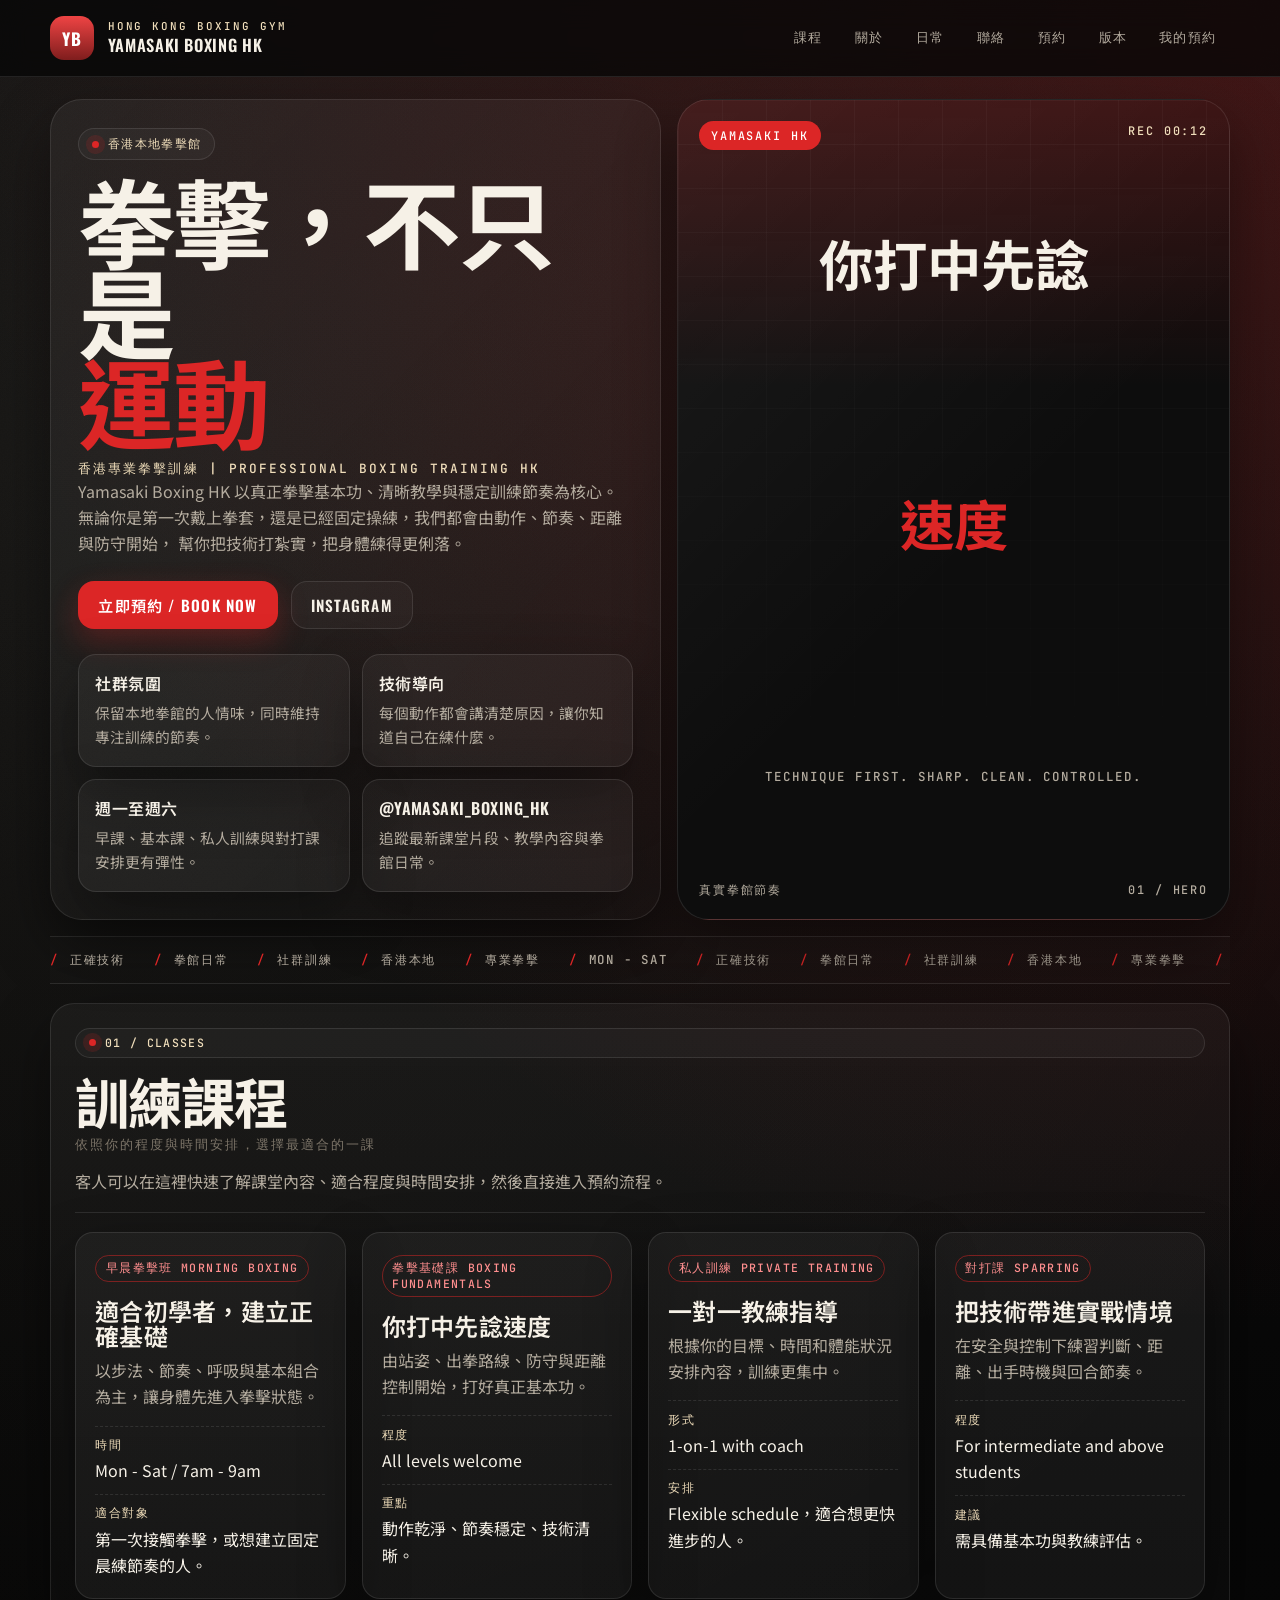
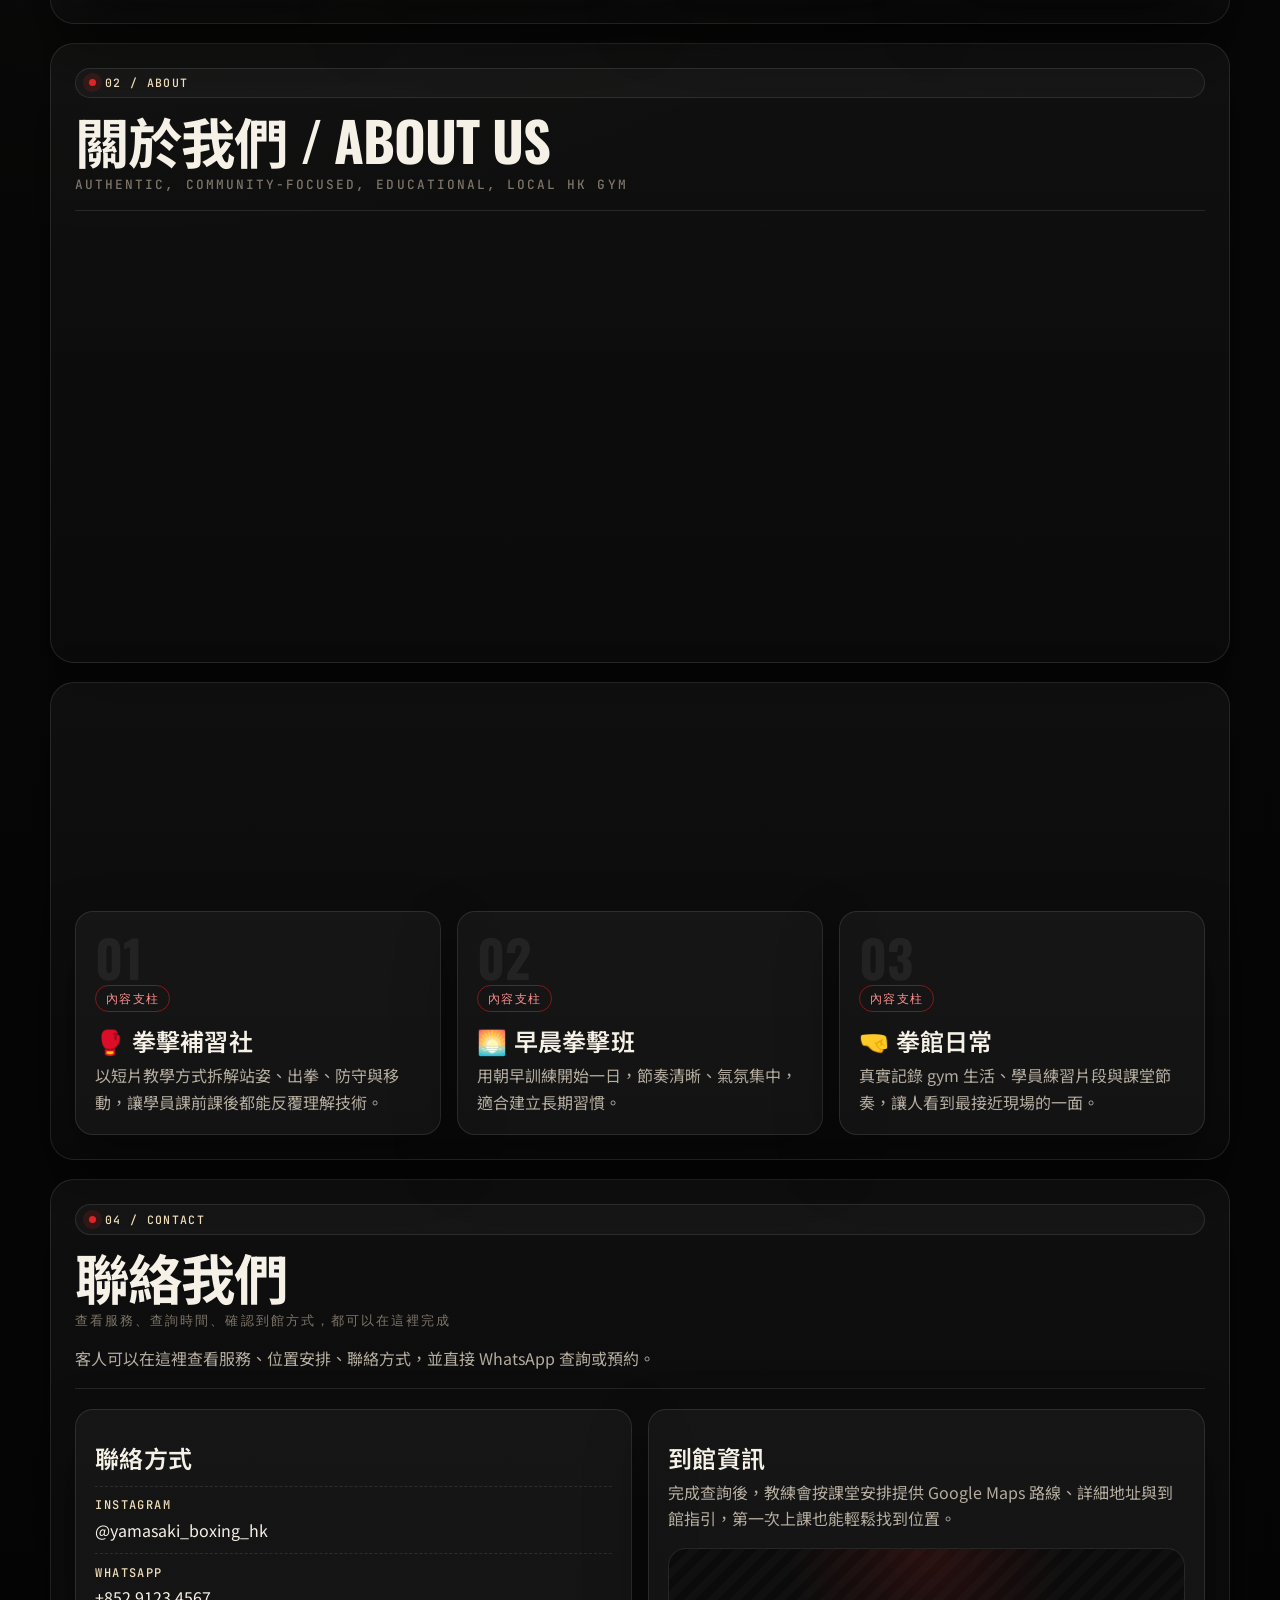
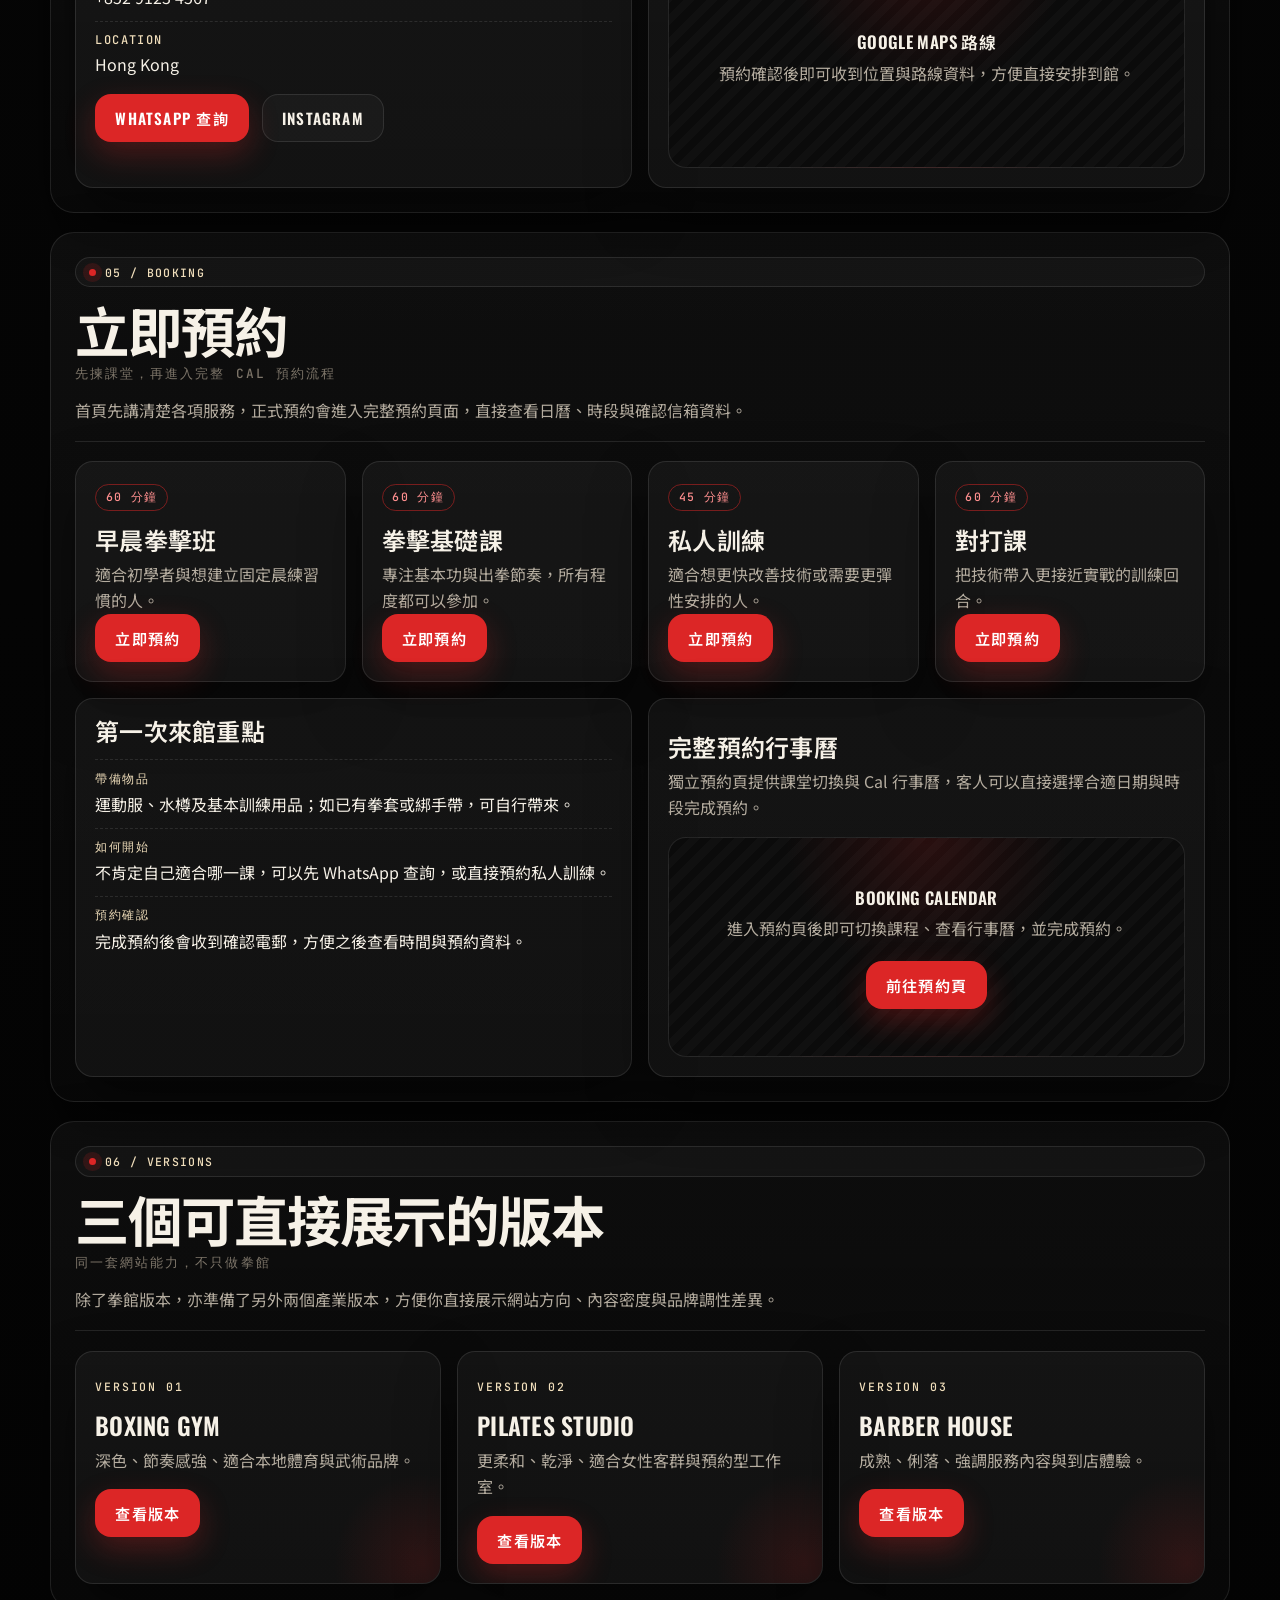
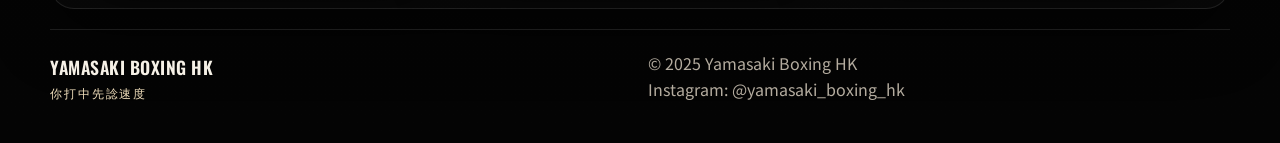
==== commit 5b12e1ac: "Add three public website showcase versions" ====
--- a/index.html
+++ b/index.html
@@ -8,50 +8,992 @@
   <link rel="preconnect" href="https://fonts.gstatic.com" crossorigin>
   <link href="https://fonts.googleapis.com/css2?family=Oswald:wght@400;500;600;700&family=Noto+Sans+TC:wght@400;500;700;900&family=JetBrains+Mono:wght@400;500;700&display=swap" rel="stylesheet">
   <style>
-    :root{--bg:#080808;--surface:rgba(255,255,255,.04);--surface-2:rgba(255,255,255,.06);--text:#f2ede1;--muted:#aaa296;--muted-2:#70685d;--line:rgba(255,255,255,.09);--strong:rgba(255,255,255,.18);--accent:#e5231f;--accent-deep:#7a1210;--bone:#ead9b6;--shadow:0 24px 60px rgba(0,0,0,.45);--w:1200px;--nav:72px;--display:"Oswald","Noto Sans TC",sans-serif;--body:"Noto Sans TC","Segoe UI",sans-serif;--mono:"JetBrains Mono",monospace}
-    *{box-sizing:border-box}html{scroll-behavior:smooth}body{margin:0;font:16px/1.65 var(--body);color:var(--text);background:#080808;min-height:100vh;-webkit-font-smoothing:antialiased}
-    body:before,body:after{content:"";position:fixed;inset:0;pointer-events:none}
-    body:before{z-index:0;background:radial-gradient(ellipse 60% 40% at 85% 0%,rgba(229,35,31,.18),transparent 70%),radial-gradient(ellipse 50% 50% at 10% 10%,rgba(234,217,182,.04),transparent 60%),linear-gradient(180deg,#0d0b0a 0%,#080808 40%,#040404 100%)}
-    body:after{z-index:0;opacity:.45;mix-blend-mode:overlay;background-image:url("data:image/svg+xml;utf8,<svg xmlns='http://www.w3.org/2000/svg' width='180' height='180'><filter id='n'><feTurbulence type='fractalNoise' baseFrequency='0.9' numOctaves='2' stitchTiles='stitch'/><feColorMatrix values='0 0 0 0 0 0 0 0 0 0 0 0 0 0 0 0 0 0 0.35 0'/></filter><rect width='100%' height='100%' filter='url(%23n)'/></svg>")}
-    main,header,footer{position:relative;z-index:1}a{text-decoration:none;color:inherit}button{font:inherit}.container{width:min(calc(100% - 2rem),var(--w));margin:0 auto}
-    .site-header{position:sticky;top:0;z-index:10;background:rgba(8,8,8,.78);backdrop-filter:blur(14px);border-bottom:1px solid var(--line)}
-    .header-shell{min-height:var(--nav);display:flex;align-items:center;justify-content:space-between;gap:1rem}.brand{display:flex;align-items:center;gap:.75rem}.brand-mark{width:40px;height:40px;display:grid;place-items:center;background:var(--accent);color:#fff;font:700 1.1rem var(--display);clip-path:polygon(0 0,100% 0,100% 85%,85% 100%,0 100%)}.brand-text small{display:block;color:var(--muted-2);font:400 .62rem var(--mono);letter-spacing:.18em;text-transform:uppercase}.brand-text strong{display:block;font:600 1.05rem var(--display);letter-spacing:.04em;text-transform:uppercase}
-    .nav-toggle{display:inline-flex;flex-direction:column;justify-content:center;gap:5px;width:44px;height:44px;padding:0 12px;border:1px solid var(--line);background:var(--surface);color:var(--text);cursor:pointer}.nav-toggle span{display:block;height:1.5px;background:currentColor;transition:.25s}.nav-toggle[aria-expanded=true] span:nth-child(1){transform:translateY(6.5px) rotate(45deg)}.nav-toggle[aria-expanded=true] span:nth-child(2){opacity:0}.nav-toggle[aria-expanded=true] span:nth-child(3){transform:translateY(-6.5px) rotate(-45deg)}
-    .site-nav{position:absolute;inset:calc(100% + 1px) 1rem auto;padding:.75rem;border:1px solid var(--strong);background:rgba(10,10,10,.98);box-shadow:var(--shadow);display:none}.site-nav.open{display:block}.nav-list{list-style:none;padding:0;margin:0;display:grid;gap:.1rem}.nav-list a{display:block;padding:.7rem .9rem;color:var(--muted);font:400 .82rem var(--mono);letter-spacing:.06em;text-transform:uppercase;border-left:2px solid transparent}.nav-list a:hover,.nav-list a.active{color:var(--text);background:var(--surface);border-left-color:var(--accent)}
-    .eyebrow{display:inline-flex;align-items:center;gap:.55rem;padding:.35rem .7rem;border:1px solid var(--line);background:var(--surface);color:var(--bone);font:500 .7rem var(--mono);letter-spacing:.14em;text-transform:uppercase}.eyebrow:before{content:"";width:6px;height:6px;background:var(--accent)}
-    .cta{display:inline-flex;align-items:center;justify-content:center;min-height:48px;padding:0 1.2rem;border:1px solid transparent;font:600 .95rem var(--display);letter-spacing:.08em;text-transform:uppercase;transition:.2s}.cta:hover{transform:translateY(-2px)}.cta.primary{background:var(--accent);color:#fff;box-shadow:0 8px 0 var(--accent-deep),0 16px 30px rgba(229,35,31,.25)}.cta.secondary{border-color:var(--strong);background:transparent}
-    .hero{padding:3rem 0 2.4rem}.hero-grid,.about-grid,.pillars,.contact-grid,.booking-grid,.footer-grid{display:grid;gap:1rem}.hero h1{margin:1rem 0;font:700 clamp(3rem,11vw,6rem)/.92 var(--display);text-transform:uppercase;letter-spacing:-.02em}.hero h1 .accent{color:var(--accent)}.hero-sub{margin:0;font:400 .78rem var(--mono);color:var(--bone);letter-spacing:.18em;text-transform:uppercase}.hero-divider{width:48px;height:2px;background:var(--accent);margin:.9rem 0 1rem}.lead{margin:0;max-width:36rem;color:var(--muted)}.hero-actions{display:flex;flex-wrap:wrap;gap:.75rem;margin-top:1.5rem}.hero-meta{display:grid;grid-template-columns:repeat(2,minmax(0,1fr));gap:.6rem;margin-top:2rem;padding-top:1.4rem;border-top:1px solid var(--line)}.hero-card strong{display:block;font:600 1rem var(--display);text-transform:uppercase}.hero-card span{color:var(--muted);font-size:.86rem}
-    .hero-frame{position:relative;aspect-ratio:4/5;background:#0a0a0a;border:1px solid var(--strong);overflow:hidden}.hero-frame svg{position:absolute;inset:0;width:100%;height:100%}.corner{position:absolute;width:16px;height:16px;border:1.5px solid var(--bone)}.tl{top:12px;left:12px;border-right:0;border-bottom:0}.tr{top:12px;right:12px;border-left:0;border-bottom:0}.bl{left:12px;bottom:12px;border-right:0;border-top:0}.br{right:12px;bottom:12px;border-left:0;border-top:0}.tag,.stat,.caption{font-family:var(--mono);text-transform:uppercase}.tag{position:absolute;top:16px;left:40px;padding:.35rem .7rem;background:var(--accent);color:#fff;font-size:.68rem;letter-spacing:.14em}.stat{position:absolute;top:16px;right:40px;color:var(--muted);font-size:.68rem;letter-spacing:.14em}.quote{position:absolute;left:36px;right:36px;top:50%;transform:translateY(-50%);text-align:center;font:600 clamp(1.8rem,4.2vw,2.6rem)/1.05 var(--display)}.quote em{font-style:normal;color:var(--accent)}.quote .sub{display:block;margin-top:.6rem;color:var(--muted);font:400 .75rem var(--mono);letter-spacing:.18em;text-transform:uppercase}.caption{position:absolute;left:0;right:0;bottom:0;display:flex;justify-content:space-between;gap:1rem;padding:1rem 1.1rem;background:linear-gradient(to top,rgba(0,0,0,.8),transparent);font-size:.72rem;letter-spacing:.12em;color:var(--bone)}.caption .label{color:var(--muted)}
-    .marquee{overflow:hidden;border-top:1px solid var(--line);border-bottom:1px solid var(--line);background:rgba(255,255,255,.015)}.marquee-track{display:flex;gap:2rem;width:max-content;padding:.85rem 0;color:var(--muted);font:400 .78rem var(--mono);letter-spacing:.16em;text-transform:uppercase;animation:marquee 26s linear infinite}.marquee-track span:before{content:"/";color:var(--accent);margin-right:.75rem}@keyframes marquee{from{transform:translateX(0)}to{transform:translateX(-50%)}}
-    .section{padding:2rem 0 1rem}.section-head{display:grid;gap:.9rem;margin-bottom:1.5rem;padding-bottom:1.2rem;border-bottom:1px solid var(--line)}.section-head h2{margin:0;font:700 clamp(2rem,6.5vw,3.3rem)/1 var(--display);text-transform:uppercase}.section-head p{margin:0;color:var(--muted);max-width:44rem}.subhead{display:block;margin-top:.6rem;color:var(--muted-2);font:400 .8rem var(--mono);letter-spacing:.18em;text-transform:uppercase}
-    .classes{display:grid;gap:0;border:1px solid var(--line);background:var(--surface)}.class-card{position:relative;padding:1.5rem 1.4rem 1.6rem;border-bottom:1px solid var(--line);transition:.25s}.class-card:last-child{border-bottom:0}.class-card:hover{background:var(--surface-2)}.num{position:absolute;top:1.3rem;right:1.4rem;color:var(--muted-2);font:400 .72rem var(--mono);letter-spacing:.14em}.pill,.booking-meta{display:inline-block;padding:.28rem .6rem;border:1px solid var(--accent);color:#ff6f67;font:500 .68rem var(--mono);letter-spacing:.14em;text-transform:uppercase}.class-card h3,.panel h3{margin:1rem 0 .5rem;font:600 1.5rem/1.08 var(--display);text-transform:uppercase}.panel p,.class-card p{margin:0;color:var(--muted)}.meta,.contact-list,.notes{list-style:none;padding:0;margin:1.1rem 0 0;display:grid;gap:0;border-top:1px dashed var(--line)}.meta li,.contact-list li,.notes li{display:grid;grid-template-columns:120px 1fr;gap:.75rem;align-items:baseline;padding:.6rem 0;border-bottom:1px dashed var(--line);font-size:.88rem;color:var(--muted)}.meta li:last-child,.contact-list li:last-child,.notes li:last-child{border-bottom:0}.meta strong,.contact-list strong{color:var(--muted-2);font:500 .72rem var(--mono);letter-spacing:.14em;text-transform:uppercase}
-    .panel{background:var(--surface);border:1px solid var(--line);padding:1.4rem;box-shadow:var(--shadow);transition:.25s}.panel:hover{background:var(--surface-2);border-color:var(--strong)}.about-quote{margin-top:1.1rem;padding:1rem 1.1rem;border-left:2px solid var(--accent);background:rgba(229,35,31,.04);color:var(--text)}.about-quote em{display:block;margin-bottom:.4rem;color:var(--bone);font:400 .72rem var(--mono);letter-spacing:.14em;text-transform:uppercase;font-style:normal}.ig-link{display:inline-flex;gap:.5rem;margin-top:1rem;color:var(--bone);font:500 .82rem var(--mono);letter-spacing:.12em;text-transform:uppercase}.ig-link:after{content:"->"}
-    .pillar{position:relative;overflow:hidden}.pillar .big{position:absolute;top:.9rem;right:1rem;color:rgba(255,255,255,.05);font:700 3.4rem/1 var(--display)}.embed{margin-top:1rem;min-height:220px;display:grid;place-items:center;padding:1.4rem;border:1px solid var(--line);text-align:center;background:repeating-linear-gradient(-45deg,rgba(255,255,255,.018),rgba(255,255,255,.018) 8px,transparent 8px,transparent 16px),#0a0a0a}.embed strong{display:block;margin-bottom:.4rem;font:600 1.05rem var(--display);text-transform:uppercase}.embed span{display:block;color:var(--muted);max-width:24rem}.actions{display:flex;flex-wrap:wrap;gap:.75rem;margin-top:1rem}.cards{display:grid;gap:1rem;margin-bottom:1rem}
-    .footer{padding:2rem 0 3rem;color:var(--muted)}.footer-grid{padding-top:1.2rem;border-top:1px solid var(--line)}.footer-brand{font:600 1.1rem var(--display);text-transform:uppercase;color:var(--text)}.footer-note{margin-top:.35rem;color:var(--muted);font:400 .74rem var(--mono);letter-spacing:.16em;text-transform:uppercase}
-    .reveal{opacity:0;transform:translateY(24px);transition:.6s}.reveal.visible{opacity:1;transform:none}
-    @media(min-width:720px){.hero{padding:4rem 0 2.8rem}.pillars,.cards{grid-template-columns:repeat(2,minmax(0,1fr))}}
-    @media(min-width:980px){.nav-toggle{display:none}.site-nav{position:static;display:block;padding:0;border:0;background:transparent;box-shadow:none}.nav-list{display:flex;gap:.35rem}.hero-grid{grid-template-columns:minmax(0,1.05fr) minmax(360px,.95fr);align-items:center}.classes{grid-template-columns:repeat(4,minmax(0,1fr))}.class-card{border-right:1px solid var(--line);border-bottom:0}.class-card:last-child{border-right:0}.about-grid{grid-template-columns:1.05fr .95fr}.pillars{grid-template-columns:repeat(3,minmax(0,1fr))}.contact-grid,.booking-grid,.footer-grid,.cards{grid-template-columns:repeat(2,minmax(0,1fr))}.cards{grid-template-columns:repeat(4,minmax(0,1fr))}}
+    :root{
+      --bg:#070707;
+      --bg-soft:#121212;
+      --panel:rgba(255,255,255,.05);
+      --panel-strong:rgba(255,255,255,.08);
+      --line:rgba(255,255,255,.1);
+      --text:#f6f1e7;
+      --muted:#b4ac9f;
+      --muted-2:#7d7569;
+      --accent:#dc2626;
+      --accent-deep:#7f1d1d;
+      --bone:#f0debb;
+      --shadow:0 26px 60px rgba(0,0,0,.4);
+      --radius:24px;
+      --radius-sm:18px;
+      --max:1180px;
+      --nav:76px;
+      --display:"Oswald","Noto Sans TC",sans-serif;
+      --body:"Noto Sans TC","Segoe UI",sans-serif;
+      --mono:"JetBrains Mono",monospace;
+    }
+
+    *{box-sizing:border-box}
+    html{scroll-behavior:smooth}
+    body{
+      margin:0;
+      color:var(--text);
+      font:16px/1.65 var(--body);
+      background:
+        radial-gradient(circle at top right, rgba(220,38,38,.24), transparent 26%),
+        radial-gradient(circle at 10% 10%, rgba(240,222,187,.06), transparent 30%),
+        linear-gradient(180deg, #111 0%, #070707 30%, #040404 100%);
+      -webkit-font-smoothing:antialiased;
+    }
+    body::before{
+      content:"";
+      position:fixed;
+      inset:0;
+      pointer-events:none;
+      opacity:.2;
+      background-image:url("data:image/svg+xml;utf8,<svg xmlns='http://www.w3.org/2000/svg' width='160' height='160'><filter id='n'><feTurbulence type='fractalNoise' baseFrequency='0.8' numOctaves='2' stitchTiles='stitch'/><feColorMatrix values='0 0 0 0 0 0 0 0 0 0 0 0 0 0 0 0 0 0 0.22 0'/></filter><rect width='100%' height='100%' filter='url(%23n)'/></svg>");
+      mix-blend-mode:soft-light;
+    }
+    a{text-decoration:none;color:inherit}
+    img{max-width:100%;display:block}
+    button{font:inherit}
+    .container{width:min(calc(100% - 2rem), var(--max));margin:0 auto}
+
+    .site-header{
+      position:sticky;
+      top:0;
+      z-index:30;
+      backdrop-filter:blur(14px);
+      background:rgba(7,7,7,.78);
+      border-bottom:1px solid var(--line);
+    }
+    .header-shell{
+      min-height:var(--nav);
+      display:flex;
+      align-items:center;
+      justify-content:space-between;
+      gap:1rem;
+    }
+    .brand{display:flex;align-items:center;gap:.85rem}
+    .brand-mark{
+      width:44px;
+      height:44px;
+      display:grid;
+      place-items:center;
+      border-radius:14px;
+      background:linear-gradient(180deg, #ef4444, var(--accent-deep));
+      color:#fff;
+      font:700 1.05rem var(--display);
+      letter-spacing:.06em;
+    }
+    .brand-text small{
+      display:block;
+      color:var(--bone);
+      font:500 .68rem var(--mono);
+      letter-spacing:.18em;
+      text-transform:uppercase;
+    }
+    .brand-text strong{
+      display:block;
+      font:600 1.02rem var(--display);
+      letter-spacing:.04em;
+      text-transform:uppercase;
+    }
+    .nav-toggle{
+      width:44px;
+      height:44px;
+      border-radius:14px;
+      border:1px solid var(--line);
+      background:var(--panel);
+      color:var(--text);
+      display:inline-flex;
+      flex-direction:column;
+      justify-content:center;
+      gap:5px;
+      padding:0 12px;
+      cursor:pointer;
+    }
+    .nav-toggle span{display:block;height:1.5px;background:currentColor;transition:.2s}
+    .nav-toggle[aria-expanded="true"] span:nth-child(1){transform:translateY(6.5px) rotate(45deg)}
+    .nav-toggle[aria-expanded="true"] span:nth-child(2){opacity:0}
+    .nav-toggle[aria-expanded="true"] span:nth-child(3){transform:translateY(-6.5px) rotate(-45deg)}
+    .site-nav{
+      position:absolute;
+      inset:calc(100% + 1px) 1rem auto;
+      padding:.8rem;
+      border:1px solid var(--line);
+      border-radius:20px;
+      background:rgba(10,10,10,.96);
+      box-shadow:var(--shadow);
+      display:none;
+    }
+    .site-nav.open{display:block}
+    .nav-list{
+      margin:0;
+      padding:0;
+      list-style:none;
+      display:grid;
+      gap:.2rem;
+    }
+    .nav-list a{
+      display:block;
+      padding:.75rem .9rem;
+      border-radius:14px;
+      color:var(--muted);
+      font:500 .82rem var(--mono);
+      letter-spacing:.08em;
+      text-transform:uppercase;
+    }
+    .nav-list a:hover,
+    .nav-list a.active{
+      color:var(--text);
+      background:var(--panel-strong);
+    }
+
+    main, footer{position:relative;z-index:1}
+    .eyebrow{
+      display:inline-flex;
+      align-items:center;
+      gap:.55rem;
+      padding:.42rem .8rem;
+      border:1px solid var(--line);
+      border-radius:999px;
+      background:rgba(255,255,255,.03);
+      color:var(--bone);
+      font:500 .72rem var(--mono);
+      letter-spacing:.12em;
+      text-transform:uppercase;
+    }
+    .eyebrow::before{
+      content:"";
+      width:7px;
+      height:7px;
+      border-radius:999px;
+      background:var(--accent);
+      box-shadow:0 0 0 6px rgba(220,38,38,.15);
+    }
+    .section{padding:1.2rem 0 0}
+    .section-shell{
+      border:1px solid var(--line);
+      border-radius:var(--radius);
+      background:linear-gradient(180deg, rgba(255,255,255,.04), rgba(255,255,255,.02));
+      box-shadow:var(--shadow);
+      padding:1.35rem;
+    }
+    .section-head{
+      display:grid;
+      gap:.9rem;
+      padding-bottom:1.1rem;
+      margin-bottom:1.2rem;
+      border-bottom:1px solid var(--line);
+    }
+    .section-head h2{
+      margin:0;
+      font:700 clamp(2rem, 9vw, 3.4rem)/.98 var(--display);
+      letter-spacing:-.02em;
+      text-transform:uppercase;
+    }
+    .section-head p{margin:0;color:var(--muted);max-width:48rem}
+    .subhead{
+      display:block;
+      margin-top:.6rem;
+      color:var(--muted-2);
+      font:500 .8rem var(--mono);
+      letter-spacing:.16em;
+      text-transform:uppercase;
+    }
+
+    .hero{padding:1.4rem 0 0}
+    .hero-grid{display:grid;gap:1rem}
+    .hero-copy{
+      border:1px solid var(--line);
+      border-radius:32px;
+      padding:1.4rem;
+      background:linear-gradient(135deg, rgba(255,255,255,.05), rgba(255,255,255,.02));
+      box-shadow:var(--shadow);
+    }
+    .hero h1{
+      margin:.9rem 0 1rem;
+      font:700 clamp(3rem, 14vw, 6.1rem)/.92 var(--display);
+      letter-spacing:-.03em;
+      text-transform:uppercase;
+    }
+    .hero h1 .accent{color:var(--accent)}
+    .hero-sub{
+      margin:0;
+      color:var(--bone);
+      font:500 .8rem var(--mono);
+      letter-spacing:.16em;
+      text-transform:uppercase;
+    }
+    .hero-copy .lead{margin:0;max-width:38rem;color:var(--muted)}
+    .hero-actions{display:flex;flex-wrap:wrap;gap:.8rem;margin-top:1.5rem}
+    .cta{
+      min-height:48px;
+      display:inline-flex;
+      align-items:center;
+      justify-content:center;
+      padding:0 1.2rem;
+      border-radius:16px;
+      border:1px solid transparent;
+      font:600 .95rem var(--display);
+      letter-spacing:.08em;
+      text-transform:uppercase;
+      transition:transform .2s ease, background .2s ease, border-color .2s ease;
+    }
+    .cta:hover{transform:translateY(-2px)}
+    .cta.primary{
+      background:var(--accent);
+      color:#fff;
+      box-shadow:0 12px 30px rgba(220,38,38,.28);
+    }
+    .cta.secondary{
+      border-color:var(--line);
+      background:rgba(255,255,255,.03);
+    }
+    .hero-meta{
+      display:grid;
+      gap:.75rem;
+      margin-top:1.6rem;
+    }
+    .hero-card,
+    .panel,
+    .class-card,
+    .version-card{
+      border:1px solid var(--line);
+      border-radius:var(--radius-sm);
+      background:rgba(255,255,255,.04);
+      box-shadow:var(--shadow);
+    }
+    .hero-card{
+      padding:1rem 1rem 1.05rem;
+    }
+    .hero-card strong{
+      display:block;
+      font:600 1rem var(--display);
+      letter-spacing:.03em;
+      text-transform:uppercase;
+    }
+    .hero-card span{display:block;margin-top:.35rem;color:var(--muted);font-size:.92rem}
+    .hero-visual{
+      position:relative;
+      min-height:460px;
+      overflow:hidden;
+      border:1px solid var(--line);
+      border-radius:32px;
+      background:
+        linear-gradient(180deg, rgba(220,38,38,.22), transparent 35%),
+        linear-gradient(135deg, rgba(255,255,255,.06), transparent 55%),
+        #0d0d0d;
+      box-shadow:var(--shadow);
+    }
+    .hero-visual::before{
+      content:"";
+      position:absolute;
+      inset:0;
+      background:
+        linear-gradient(rgba(255,255,255,.04) 1px, transparent 1px),
+        linear-gradient(90deg, rgba(255,255,255,.04) 1px, transparent 1px);
+      background-size:44px 44px;
+      mask-image:linear-gradient(180deg, rgba(0,0,0,.85), transparent 90%);
+    }
+    .hero-visual .tag,
+    .hero-visual .stat,
+    .hero-visual .caption{
+      position:absolute;
+      font:500 .74rem var(--mono);
+      letter-spacing:.16em;
+      text-transform:uppercase;
+    }
+    .hero-visual .tag{
+      top:1.3rem;
+      left:1.3rem;
+      background:var(--accent);
+      color:#fff;
+      padding:.4rem .75rem;
+      border-radius:999px;
+    }
+    .hero-visual .stat{
+      top:1.4rem;
+      right:1.3rem;
+      color:var(--bone);
+    }
+    .hero-visual .quote{
+      position:absolute;
+      inset:0;
+      display:grid;
+      place-items:center;
+      padding:2rem;
+      text-align:center;
+      font:700 clamp(2rem, 7vw, 3.4rem)/1 var(--display);
+    }
+    .hero-visual .quote em{display:block;color:var(--accent);font-style:normal}
+    .hero-visual .quote span{
+      display:block;
+      margin-top:.75rem;
+      color:var(--muted);
+      font:500 .78rem var(--mono);
+      letter-spacing:.16em;
+      text-transform:uppercase;
+    }
+    .hero-visual .caption{
+      left:1.3rem;
+      right:1.3rem;
+      bottom:1.3rem;
+      display:flex;
+      justify-content:space-between;
+      gap:1rem;
+      color:var(--muted);
+    }
+
+    .marquee{
+      margin-top:1rem;
+      overflow:hidden;
+      border-top:1px solid var(--line);
+      border-bottom:1px solid var(--line);
+      background:rgba(255,255,255,.015);
+    }
+    .marquee-track{
+      display:flex;
+      gap:1.8rem;
+      width:max-content;
+      padding:.85rem 0;
+      color:var(--muted);
+      font:500 .78rem var(--mono);
+      letter-spacing:.14em;
+      text-transform:uppercase;
+      animation:marquee 22s linear infinite;
+    }
+    .marquee-track span::before{
+      content:"/";
+      margin-right:.7rem;
+      color:var(--accent);
+    }
+    @keyframes marquee{from{transform:translateX(0)}to{transform:translateX(-50%)}}
+
+    .classes,
+    .cards,
+    .versions,
+    .about-grid,
+    .contact-grid,
+    .booking-grid,
+    .pillars{display:grid;gap:1rem}
+    .class-card,
+    .panel,
+    .version-card{padding:1.2rem}
+    .pill,
+    .booking-meta{
+      display:inline-flex;
+      align-items:center;
+      gap:.45rem;
+      padding:.28rem .6rem;
+      border-radius:999px;
+      border:1px solid rgba(220,38,38,.5);
+      color:#ff8f8f;
+      font:500 .72rem var(--mono);
+      letter-spacing:.12em;
+      text-transform:uppercase;
+    }
+    .class-card h3,
+    .panel h3,
+    .version-card h3{
+      margin:1rem 0 .55rem;
+      font:600 1.5rem/1.05 var(--display);
+      letter-spacing:.01em;
+      text-transform:uppercase;
+    }
+    .class-card p,
+    .panel p,
+    .version-card p{margin:0;color:var(--muted)}
+    .meta,
+    .contact-list,
+    .notes{
+      margin:1rem 0 0;
+      padding:0;
+      list-style:none;
+      display:grid;
+      gap:.65rem;
+    }
+    .meta li,
+    .contact-list li,
+    .notes li{
+      padding-top:.65rem;
+      border-top:1px dashed var(--line);
+      display:grid;
+      gap:.2rem;
+    }
+    .meta strong,
+    .contact-list strong,
+    .notes strong{
+      color:var(--bone);
+      font:500 .75rem var(--mono);
+      letter-spacing:.12em;
+      text-transform:uppercase;
+    }
+    .about-quote{
+      margin-top:1rem;
+      padding:1rem 1rem 1rem 1.1rem;
+      border-left:3px solid var(--accent);
+      border-radius:0 16px 16px 0;
+      background:rgba(220,38,38,.06);
+      color:var(--text);
+    }
+    .about-quote em{
+      display:block;
+      margin-bottom:.45rem;
+      color:var(--bone);
+      font:500 .74rem var(--mono);
+      letter-spacing:.14em;
+      text-transform:uppercase;
+      font-style:normal;
+    }
+    .ig-link{
+      display:inline-flex;
+      align-items:center;
+      gap:.45rem;
+      margin-top:1rem;
+      color:var(--bone);
+      font:500 .82rem var(--mono);
+      letter-spacing:.12em;
+      text-transform:uppercase;
+    }
+    .ig-link::after{content:"↗"}
+    .embed{
+      margin-top:1rem;
+      min-height:220px;
+      border:1px solid var(--line);
+      border-radius:18px;
+      padding:1.3rem;
+      display:grid;
+      place-items:center;
+      text-align:center;
+      background:
+        radial-gradient(circle at top, rgba(220,38,38,.14), transparent 42%),
+        repeating-linear-gradient(-45deg, rgba(255,255,255,.02), rgba(255,255,255,.02) 8px, transparent 8px, transparent 16px),
+        #0b0b0b;
+    }
+    .embed strong{
+      display:block;
+      margin-bottom:.35rem;
+      font:600 1.05rem var(--display);
+      letter-spacing:.02em;
+      text-transform:uppercase;
+    }
+    .embed span{display:block;max-width:26rem;color:var(--muted)}
+    .actions{display:flex;flex-wrap:wrap;gap:.8rem;margin-top:1rem}
+    .pillar .big{
+      display:block;
+      color:rgba(255,255,255,.06);
+      font:700 3.2rem/1 var(--display);
+    }
+    .version-card{
+      position:relative;
+      overflow:hidden;
+    }
+    .version-card::after{
+      content:"";
+      position:absolute;
+      inset:auto -20% -30% auto;
+      width:180px;
+      height:180px;
+      border-radius:999px;
+      background:radial-gradient(circle, rgba(220,38,38,.14), transparent 70%);
+      pointer-events:none;
+    }
+    .version-card .label{
+      color:var(--bone);
+      font:500 .72rem var(--mono);
+      letter-spacing:.16em;
+      text-transform:uppercase;
+    }
+    .footer{
+      padding:1.25rem 0 2.5rem;
+      color:var(--muted);
+    }
+    .footer-grid{
+      display:grid;
+      gap:1rem;
+      padding-top:1.25rem;
+      border-top:1px solid var(--line);
+    }
+    .footer-brand{
+      color:var(--text);
+      font:600 1.1rem var(--display);
+      letter-spacing:.03em;
+      text-transform:uppercase;
+    }
+    .footer-note{
+      margin-top:.35rem;
+      color:var(--bone);
+      font:500 .74rem var(--mono);
+      letter-spacing:.16em;
+      text-transform:uppercase;
+    }
+    .reveal{opacity:0;transform:translateY(20px);transition:.55s ease}
+    .reveal.visible{opacity:1;transform:none}
+
+    @media (min-width:720px){
+      .hero-meta,
+      .cards,
+      .versions,
+      .pillars{grid-template-columns:repeat(2, minmax(0, 1fr))}
+      .contact-grid,
+      .booking-grid{grid-template-columns:repeat(2, minmax(0, 1fr))}
+    }
+    @media (min-width:980px){
+      .nav-toggle{display:none}
+      .site-nav{
+        position:static;
+        inset:auto;
+        padding:0;
+        border:0;
+        background:none;
+        box-shadow:none;
+        display:block;
+      }
+      .nav-list{display:flex;align-items:center;gap:.25rem}
+      .hero-grid{grid-template-columns:minmax(0, 1.05fr) minmax(360px, .95fr);align-items:stretch}
+      .hero-copy{padding:1.7rem}
+      .section-shell{padding:1.5rem}
+      .classes{grid-template-columns:repeat(4, minmax(0, 1fr))}
+      .about-grid{grid-template-columns:1.05fr .95fr}
+      .pillars{grid-template-columns:repeat(3, minmax(0, 1fr))}
+      .cards{grid-template-columns:repeat(4, minmax(0, 1fr))}
+      .versions{grid-template-columns:repeat(3, minmax(0, 1fr))}
+      .footer-grid{grid-template-columns:repeat(2, minmax(0, 1fr));align-items:end}
+    }
   </style>
 </head>
 <body>
-  <header class="site-header"><div class="container header-shell"><a class="brand" href="#top"><span class="brand-mark">YB</span><span class="brand-text"><small>Hong Kong Boxing Gym</small><strong>Yamasaki Boxing HK</strong></span></a><button class="nav-toggle" type="button" aria-expanded="false" aria-controls="site-nav" aria-label="切換導覽"><span></span><span></span><span></span></button><nav class="site-nav" id="site-nav" aria-label="主要導覽"><ul class="nav-list"><li><a href="#classes">課程</a></li><li><a href="#about">關於我們</a></li><li><a href="#gym-life">拳館日常</a></li><li><a href="#contact">聯絡</a></li><li><a href="#booking">預約</a></li><li><a href="my-booking.html">我的預約</a></li></ul></nav></div></header>
+  <header class="site-header">
+    <div class="container header-shell">
+      <a class="brand" href="#top">
+        <span class="brand-mark">YB</span>
+        <span class="brand-text">
+          <small>Hong Kong Boxing Gym</small>
+          <strong>Yamasaki Boxing HK</strong>
+        </span>
+      </a>
+      <button class="nav-toggle" type="button" aria-expanded="false" aria-controls="site-nav" aria-label="開啟選單">
+        <span></span>
+        <span></span>
+        <span></span>
+      </button>
+      <nav class="site-nav" id="site-nav" aria-label="主導覽">
+        <ul class="nav-list">
+          <li><a href="#classes">課程</a></li>
+          <li><a href="#about">關於</a></li>
+          <li><a href="#gym-life">日常</a></li>
+          <li><a href="#contact">聯絡</a></li>
+          <li><a href="#booking">預約</a></li>
+          <li><a href="#versions">版本</a></li>
+          <li><a href="my-booking.html">我的預約</a></li>
+        </ul>
+      </nav>
+    </div>
+  </header>
+
   <main id="top">
-    <section class="hero"><div class="container hero-grid"><div class="reveal visible"><span class="eyebrow">香港本地拳擊館</span><h1>練得更<br><span class="accent">俐落</span></h1><p class="hero-sub">香港專業拳擊訓練</p><div class="hero-divider"></div><p class="lead">Yamasaki Boxing HK 以真正拳擊基本功、清晰教學與紮實訓練氣氛為核心。這裡的節奏認真，但不會令人卻步；每一課都著重動作、節奏、準確度與信心建立，讓初學者與固定訓練者都能穩定進步。</p><div class="hero-actions"><a class="cta primary" href="#booking">立即預約</a><a class="cta secondary" href="https://www.instagram.com/yamasaki_boxing_hk/" target="_blank" rel="noreferrer">Instagram</a></div><div class="hero-meta"><div class="hero-card"><strong>社群氛圍</strong><span>保留本地拳館的人情味，同時維持專注訓練的節奏。</span></div><div class="hero-card"><strong>技術導向</strong><span>每個動作都會講清楚原因，不只是做完訓練而已。</span></div><div class="hero-card"><strong>週一至週六</strong><span>早課、基本課、私人訓練與實戰課安排更有彈性。</span></div><div class="hero-card"><strong>@yamasaki_boxing_hk</strong><span>追蹤最新課堂片段、拳館消息與日常訓練內容。</span></div></div></div><div class="reveal"><div class="hero-frame"><svg viewBox="0 0 400 500" preserveAspectRatio="none" aria-hidden="true"><defs><pattern id="diag" width="14" height="14" patternUnits="userSpaceOnUse" patternTransform="rotate(-45)"><rect width="14" height="14" fill="#0a0a0a"></rect><line x1="0" y1="0" x2="0" y2="14" stroke="rgba(255,255,255,0.035)" stroke-width="1"></line></pattern><radialGradient id="glow" cx="50%" cy="35%" r="60%"><stop offset="0%" stop-color="rgba(229,35,31,0.35)"></stop><stop offset="60%" stop-color="rgba(229,35,31,0)"></stop></radialGradient></defs><rect width="400" height="500" fill="url(#diag)"></rect><rect width="400" height="500" fill="url(#glow)"></rect></svg><span class="corner tl"></span><span class="corner tr"></span><span class="corner bl"></span><span class="corner br"></span><span class="tag">Yamasaki HK</span><span class="stat">Rec 00:12</span><div class="quote">先把拳<br><em>打乾淨</em><span class="sub">技術先行，不靠蠻力</span></div><div class="caption"><span class="label">// 可替換為拳館照片或訓練主視覺</span><span>01 / Hero</span></div></div></div></div></section>
-    <div class="marquee" aria-hidden="true"><div class="marquee-track"><span>真實拳擊</span><span>本地社群</span><span>技術教學</span><span>香港</span><span>拳擊訓練</span><span>紀律</span><span>真實拳擊</span><span>本地社群</span><span>技術教學</span><span>香港</span><span>拳擊訓練</span><span>紀律</span></div></div>
-    <section class="section" id="classes"><div class="container"><div class="section-head reveal"><span class="eyebrow">01 / 課程</span><h2>訓練課程<span class="subhead">依照你的節奏選擇合適安排</span></h2><p>設計稿想呈現的是更有拳館氣味、更直接的課程展示方式。這一版把視覺語言套到正式網站，同時保留清晰易懂的預約動線。</p></div><div class="classes"><article class="class-card reveal"><span class="num">01</span><span class="pill">早晨拳擊班</span><h3>用訓練開始一天</h3><p>透過穩定節奏、基本組合與體能訓練，建立扎實的晨間習慣。</p><ul class="meta"><li><strong>時間</strong><span>週一至週六 / 07:00-09:00</span></li><li><strong>適合對象</strong><span>初學者、固定訓練者，以及想在上班前完成訓練的人。</span></li></ul></article><article class="class-card reveal"><span class="num">02</span><span class="pill">拳擊基本課</span><h3>把基礎打穩</h3><p>專注於步法、站姿、防守、平衡、出拳路線與實用組合。</p><ul class="meta"><li><strong>重點</strong><span>技術、重複練習、節奏感與防守意識。</span></li><li><strong>程度</strong><span>所有程度皆可參加。</span></li></ul></article><article class="class-card reveal"><span class="num">03</span><span class="pill">私人訓練</span><h3>教練一對一指導</h3><p>針對個人目標進行更細緻修正，訓練安排也更具彈性。</p><ul class="meta"><li><strong>形式</strong><span>依照需求安排靶訓、技術修正與個人進度訓練。</span></li><li><strong>適合對象</strong><span>想更快提升，或需要配合個人時間表的人。</span></li></ul></article><article class="class-card reveal"><span class="num">04</span><span class="pill">對打課</span><h3>控制中的實戰回合</h3><p>給已具備基本功、準備把技術帶進對抗情境的學員。</p><ul class="meta"><li><strong>參加條件</strong><span>需經教練評估，並具備足夠基本功與安全意識。</span></li><li><strong>訓練重點</strong><span>距離感、判斷、節奏控制與臨場穩定度。</span></li></ul></article></div></div></section>
-    <section class="section" id="about"><div class="container"><div class="section-head reveal"><span class="eyebrow">02 / 關於我們</span><h2>關於 Yamasaki Boxing HK<span class="subhead">一間以技術為核心的本地拳館</span></h2></div><div class="about-grid"><article class="panel reveal"><h3>認真訓練，但不需要擺姿態</h3><p>這裡適合想學真正拳擊的人，也適合不想被傳統拳館氣氛嚇退的人。課堂重點清楚、節奏務實，進步來自穩定累積，而不是誇張包裝。</p><div class="about-quote"><em>理念</em>真實、重視社群、也重視教學。讓學員能夠認真訓練，同時仍感受到拳館的人味與本地特色。</div><a class="ig-link" href="https://www.instagram.com/yamasaki_boxing_hk/" target="_blank" rel="noreferrer">@yamasaki_boxing_hk</a></article><article class="panel reveal"><span class="pill">Instagram 內容</span><h3>拳館每天的樣子</h3><p>這個區塊可放 Instagram 內嵌內容、Reels 精選，或簡單的圖像牆。原設計裡它是品牌故事旁邊的重要視覺補位。</p><div class="embed" role="img" aria-label="Instagram 內容預留區"><div><strong>@yamasaki_boxing_hk</strong><span>之後可替換成 Instagram 即時內容，或館內精選圖像集。</span><div style="margin-top:1.2rem"><a class="cta primary" href="https://www.instagram.com/yamasaki_boxing_hk/" target="_blank" rel="noreferrer">前往 Instagram</a></div></div></div></article></div></div></section>
-    <section class="section" id="gym-life"><div class="container"><div class="section-head reveal"><span class="eyebrow">03 / 拳館日常</span><h2>這間拳館的內容方向<span class="subhead">把設計稿中的品牌內容邏輯落到網站上</span></h2><p>設計稿把拳館日常拆成技術教學、訓練節奏與社群氛圍三條主線，這裡把它們整理成網站可直接使用的內容模組。</p></div><div class="pillars"><article class="panel pillar reveal"><span class="big">01</span><span class="pill">內容主線</span><h3>技術拆解</h3><p>靶訓、站姿細節、出拳路線與小修正，直接呈現教學深度。</p></article><article class="panel pillar reveal"><span class="big">02</span><span class="pill">內容主線</span><h3>訓練節奏</h3><p>早課、沙包、體能與反覆練習，讓人看見進步背後的累積。</p></article><article class="panel pillar reveal"><span class="big">03</span><span class="pill">內容主線</span><h3>社群氣氛</h3><p>學員互動、教練交流與拳館現場感，建立更鮮明的本地品牌個性。</p></article></div></div></section>
-    <section class="section" id="contact"><div class="container"><div class="section-head reveal"><span class="eyebrow">04 / 聯絡</span><h2>到訪或直接聯絡我們<span class="subhead">把詢問、社交平台與位置資訊放在同一區</span></h2><p>這一區維持實用性：Instagram、WhatsApp 與地圖區塊都集中展示，方便第一次接觸的人快速找到入口。</p></div><div class="contact-grid"><article class="panel reveal"><h3>聯絡方式</h3><ul class="contact-list"><li><strong>Instagram</strong><span><a href="https://www.instagram.com/yamasaki_boxing_hk/" target="_blank" rel="noreferrer">@yamasaki_boxing_hk</a></span></li><li><strong>WhatsApp</strong><span><a href="https://wa.me/85291234567" target="_blank" rel="noreferrer">+852 9123 4567</a></span></li><li><strong>地點</strong><span>香港</span></li></ul><div class="actions"><a class="cta primary" href="https://wa.me/85291234567" target="_blank" rel="noreferrer">WhatsApp 聯絡</a><a class="cta secondary" href="https://www.instagram.com/yamasaki_boxing_hk/" target="_blank" rel="noreferrer">Instagram</a></div></article><article class="panel reveal"><h3>Google 地圖</h3><p>等最終地址確認後，可把這個位置替換成正式的 Google Maps 內嵌地圖。</p><div class="embed" role="img" aria-label="Google 地圖預留區"><div><strong>香港位置預留區</strong><span>之後可放入完整地址地圖或到館路線預覽。</span></div></div></article></div></div></section>
-    <section class="section" id="booking"><div class="container"><div class="section-head reveal"><span class="eyebrow">05 / 預約</span><h2>預約訓練<span class="subhead">在首頁快速了解項目，再進入完整預約流程</span></h2><p>首頁保留較輕量的預約介紹，而完整的 Cal.com 行事曆互動則放到獨立預約頁面處理。</p></div><div class="cards"><article class="panel reveal"><span class="booking-meta">60 分鐘</span><h3>早晨拳擊班</h3><p>以規律節奏、移動與晨間訓練習慣為主的入門與固定訓練課。</p><a class="cta primary" href="booking.html">立即預約</a></article><article class="panel reveal"><span class="booking-meta">60 分鐘</span><h3>拳擊基本課</h3><p>加強站姿、出拳、節奏與基礎對抗觀念的技術型課程。</p><a class="cta primary" href="booking.html">立即預約</a></article><article class="panel reveal"><span class="booking-meta">45 分鐘</span><h3>私人訓練</h3><p>依個人目標安排的高密度一對一訓練與教練修正。</p><a class="cta primary" href="booking.html">立即預約</a></article><article class="panel reveal"><span class="booking-meta">60 分鐘</span><h3>對打課</h3><p>給已有基礎、準備在控制情境中實際運用拳擊技術的學員。</p><a class="cta primary" href="booking.html">立即預約</a></article></div><div class="booking-grid"><article class="panel reveal"><h3 style="margin-top:0">第一次來館建議</h3><ul class="notes"><li><strong>帶什麼</strong><span>運動服、水，以及如已有的話可自備綁手帶或拳套。</span></li><li><strong>不確定怎麼開始</strong><span>可先選私人訓練，或先透過 Instagram / WhatsApp 詢問。</span></li><li><strong>最快聯絡方式</strong><span>若想確認時間或適合課程，社交平台與 WhatsApp 仍是最快入口。</span></li></ul></article><article class="panel reveal"><h3>完整預約行事曆</h3><p>獨立預約頁會處理課程切換與 Cal.com 行事曆互動，流程更完整也更清晰。</p><div class="embed" role="img" aria-label="預約頁面預留區"><div><strong>預約頁面流程</strong><span>進入完整預約介面後，可切換課程類型並完成預約。</span><div style="margin-top:1.2rem"><a class="cta primary" href="booking.html">前往預約頁</a></div></div></div></article></div></div></section>
+    <section class="hero">
+      <div class="container hero-grid">
+        <div class="hero-copy reveal visible">
+          <span class="eyebrow">香港本地拳擊館</span>
+          <h1>拳擊，不只是<br><span class="accent">運動</span></h1>
+          <p class="hero-sub">香港專業拳擊訓練 | Professional Boxing Training HK</p>
+          <p class="lead">
+            Yamasaki Boxing HK 以真正拳擊基本功、清晰教學與穩定訓練節奏為核心。
+            無論你是第一次戴上拳套，還是已經固定操練，我們都會由動作、節奏、距離與防守開始，
+            幫你把技術打紮實，把身體練得更俐落。
+          </p>
+          <div class="hero-actions">
+            <a class="cta primary" href="#booking">立即預約 / Book Now</a>
+            <a class="cta secondary" href="https://www.instagram.com/yamasaki_boxing_hk/" target="_blank" rel="noreferrer">Instagram</a>
+          </div>
+          <div class="hero-meta">
+            <div class="hero-card">
+              <strong>社群氛圍</strong>
+              <span>保留本地拳館的人情味，同時維持專注訓練的節奏。</span>
+            </div>
+            <div class="hero-card">
+              <strong>技術導向</strong>
+              <span>每個動作都會講清楚原因，讓你知道自己在練什麼。</span>
+            </div>
+            <div class="hero-card">
+              <strong>週一至週六</strong>
+              <span>早課、基本課、私人訓練與對打課安排更有彈性。</span>
+            </div>
+            <div class="hero-card">
+              <strong>@yamasaki_boxing_hk</strong>
+              <span>追蹤最新課堂片段、教學內容與拳館日常。</span>
+            </div>
+          </div>
+        </div>
+        <div class="hero-visual reveal">
+          <span class="tag">Yamasaki HK</span>
+          <span class="stat">REC 00:12</span>
+          <div class="quote">
+            你打中先諗
+            <em>速度</em>
+            <span>Technique First. Sharp. Clean. Controlled.</span>
+          </div>
+          <div class="caption">
+            <span>真實拳館節奏</span>
+            <span>01 / Hero</span>
+          </div>
+        </div>
+      </div>
+      <div class="container">
+        <div class="marquee" aria-hidden="true">
+          <div class="marquee-track">
+            <span>正確技術</span>
+            <span>拳館日常</span>
+            <span>社群訓練</span>
+            <span>香港本地</span>
+            <span>專業拳擊</span>
+            <span>Mon - Sat</span>
+            <span>正確技術</span>
+            <span>拳館日常</span>
+            <span>社群訓練</span>
+            <span>香港本地</span>
+            <span>專業拳擊</span>
+            <span>Mon - Sat</span>
+          </div>
+        </div>
+      </div>
+    </section>
+
+    <section class="section" id="classes">
+      <div class="container section-shell">
+        <div class="section-head reveal">
+          <span class="eyebrow">01 / Classes</span>
+          <h2>訓練課程<span class="subhead">依照你的程度與時間安排，選擇最適合的一課</span></h2>
+          <p>客人可以在這裡快速了解課堂內容、適合程度與時間安排，然後直接進入預約流程。</p>
+        </div>
+        <div class="classes">
+          <article class="class-card reveal">
+            <span class="pill">早晨拳擊班 Morning Boxing</span>
+            <h3>適合初學者，建立正確基礎</h3>
+            <p>以步法、節奏、呼吸與基本組合為主，讓身體先進入拳擊狀態。</p>
+            <ul class="meta">
+              <li><strong>時間</strong><span>Mon - Sat / 7am - 9am</span></li>
+              <li><strong>適合對象</strong><span>第一次接觸拳擊，或想建立固定晨練節奏的人。</span></li>
+            </ul>
+          </article>
+          <article class="class-card reveal">
+            <span class="pill">拳擊基礎課 Boxing Fundamentals</span>
+            <h3>你打中先諗速度</h3>
+            <p>由站姿、出拳路線、防守與距離控制開始，打好真正基本功。</p>
+            <ul class="meta">
+              <li><strong>程度</strong><span>All levels welcome</span></li>
+              <li><strong>重點</strong><span>動作乾淨、節奏穩定、技術清晰。</span></li>
+            </ul>
+          </article>
+          <article class="class-card reveal">
+            <span class="pill">私人訓練 Private Training</span>
+            <h3>一對一教練指導</h3>
+            <p>根據你的目標、時間和體能狀況安排內容，訓練更集中。</p>
+            <ul class="meta">
+              <li><strong>形式</strong><span>1-on-1 with coach</span></li>
+              <li><strong>安排</strong><span>Flexible schedule，適合想更快進步的人。</span></li>
+            </ul>
+          </article>
+          <article class="class-card reveal">
+            <span class="pill">對打課 Sparring</span>
+            <h3>把技術帶進實戰情境</h3>
+            <p>在安全與控制下練習判斷、距離、出手時機與回合節奏。</p>
+            <ul class="meta">
+              <li><strong>程度</strong><span>For intermediate and above students</span></li>
+              <li><strong>建議</strong><span>需具備基本功與教練評估。</span></li>
+            </ul>
+          </article>
+        </div>
+      </div>
+    </section>
+
+    <section class="section" id="about">
+      <div class="container section-shell">
+        <div class="section-head reveal">
+          <span class="eyebrow">02 / About</span>
+          <h2>關於我們 / About Us<span class="subhead">Authentic, community-focused, educational, local HK gym</span></h2>
+        </div>
+        <div class="about-grid">
+          <article class="panel reveal">
+            <h3>由基礎開始，建立真正的拳擊根基</h3>
+            <p>
+              Yamasaki Boxing HK 致力於推廣正確拳擊技術。
+              我們相信：你打中先諗速度。
+              由基礎開始，把站姿、出拳、防守、距離與節奏一樣一樣練好，
+              先打得乾淨，再追求更高層次的表現。
+            </p>
+            <div class="about-quote">
+              <em>我們的方式</em>
+              這裡沒有多餘包裝，只有清楚教學、穩定訓練與真實的拳館氣氛。
+              新手可以安心開始，已有基礎的人亦能持續進步。
+            </div>
+            <a class="ig-link" href="https://www.instagram.com/yamasaki_boxing_hk/" target="_blank" rel="noreferrer">@yamasaki_boxing_hk</a>
+          </article>
+          <article class="panel reveal">
+            <span class="pill">Instagram Feed</span>
+            <h3>跟住拳館節奏，了解真實訓練日常</h3>
+            <p>客人可以直接從 Instagram 看到課堂片段、教學內容、學員訓練狀態與最新消息。</p>
+            <div class="embed" role="img" aria-label="Instagram 精選內容">
+              <div>
+                <strong>@yamasaki_boxing_hk</strong>
+                <span>追蹤課堂短片、教學系列與拳館更新，預約前也能先感受整體氣氛。</span>
+                <div style="margin-top:1.2rem">
+                  <a class="cta primary" href="https://www.instagram.com/yamasaki_boxing_hk/" target="_blank" rel="noreferrer">前往 Instagram</a>
+                </div>
+              </div>
+            </div>
+          </article>
+        </div>
+      </div>
+    </section>
+
+    <section class="section" id="gym-life">
+      <div class="container section-shell">
+        <div class="section-head reveal">
+          <span class="eyebrow">03 / Gym Life</span>
+          <h2>拳館日常 / Gym Life<span class="subhead">內容不只展示品牌，也讓第一次接觸的人更容易理解拳館風格</span></h2>
+          <p>這一區集中展示 Instagram 的核心內容方向，讓人一眼看出教學重點、日常節奏與社群氣氛。</p>
+        </div>
+        <div class="pillars">
+          <article class="panel reveal pillar">
+            <span class="big">01</span>
+            <span class="pill">內容支柱</span>
+            <h3>🥊 拳擊補習社</h3>
+            <p>以短片教學方式拆解站姿、出拳、防守與移動，讓學員課前課後都能反覆理解技術。</p>
+          </article>
+          <article class="panel reveal pillar">
+            <span class="big">02</span>
+            <span class="pill">內容支柱</span>
+            <h3>🌅 早晨拳擊班</h3>
+            <p>用朝早訓練開始一日，節奏清晰、氣氛集中，適合建立長期習慣。</p>
+          </article>
+          <article class="panel reveal pillar">
+            <span class="big">03</span>
+            <span class="pill">內容支柱</span>
+            <h3>🤜 拳館日常</h3>
+            <p>真實記錄 gym 生活、學員練習片段與課堂節奏，讓人看到最接近現場的一面。</p>
+          </article>
+        </div>
+      </div>
+    </section>
+
+    <section class="section" id="contact">
+      <div class="container section-shell">
+        <div class="section-head reveal">
+          <span class="eyebrow">04 / Contact</span>
+          <h2>聯絡我們<span class="subhead">查看服務、查詢時間、確認到館方式，都可以在這裡完成</span></h2>
+          <p>客人可以在這裡查看服務、位置安排、聯絡方式，並直接 WhatsApp 查詢或預約。</p>
+        </div>
+        <div class="contact-grid">
+          <article class="panel reveal">
+            <h3>聯絡方式</h3>
+            <ul class="contact-list">
+              <li>
+                <strong>Instagram</strong>
+                <span><a href="https://www.instagram.com/yamasaki_boxing_hk/" target="_blank" rel="noreferrer">@yamasaki_boxing_hk</a></span>
+              </li>
+              <li>
+                <strong>WhatsApp</strong>
+                <span><a href="https://wa.me/85291234567" target="_blank" rel="noreferrer">+852 9123 4567</a></span>
+              </li>
+              <li>
+                <strong>Location</strong>
+                <span>Hong Kong</span>
+              </li>
+            </ul>
+            <div class="actions">
+              <a class="cta primary" href="https://wa.me/85291234567" target="_blank" rel="noreferrer">WhatsApp 查詢</a>
+              <a class="cta secondary" href="https://www.instagram.com/yamasaki_boxing_hk/" target="_blank" rel="noreferrer">Instagram</a>
+            </div>
+          </article>
+          <article class="panel reveal">
+            <h3>到館資訊</h3>
+            <p>完成查詢後，教練會按課堂安排提供 Google Maps 路線、詳細地址與到館指引，第一次上課也能輕鬆找到位置。</p>
+            <div class="embed" role="img" aria-label="到館與地圖資訊">
+              <div>
+                <strong>Google Maps 路線</strong>
+                <span>預約確認後即可收到位置與路線資料，方便直接安排到館。</span>
+              </div>
+            </div>
+          </article>
+        </div>
+      </div>
+    </section>
+
+    <section class="section" id="booking">
+      <div class="container section-shell">
+        <div class="section-head reveal">
+          <span class="eyebrow">05 / Booking</span>
+          <h2>立即預約<span class="subhead">先揀課堂，再進入完整 Cal 預約流程</span></h2>
+          <p>首頁先講清楚各項服務，正式預約會進入完整預約頁面，直接查看日曆、時段與確認信箱資料。</p>
+        </div>
+        <div class="cards">
+          <article class="panel reveal">
+            <span class="booking-meta">60 分鐘</span>
+            <h3>早晨拳擊班</h3>
+            <p>適合初學者與想建立固定晨練習慣的人。</p>
+            <a class="cta primary" href="booking.html">立即預約</a>
+          </article>
+          <article class="panel reveal">
+            <span class="booking-meta">60 分鐘</span>
+            <h3>拳擊基礎課</h3>
+            <p>專注基本功與出拳節奏，所有程度都可以參加。</p>
+            <a class="cta primary" href="booking.html">立即預約</a>
+          </article>
+          <article class="panel reveal">
+            <span class="booking-meta">45 分鐘</span>
+            <h3>私人訓練</h3>
+            <p>適合想更快改善技術或需要更彈性安排的人。</p>
+            <a class="cta primary" href="booking.html">立即預約</a>
+          </article>
+          <article class="panel reveal">
+            <span class="booking-meta">60 分鐘</span>
+            <h3>對打課</h3>
+            <p>把技術帶入更接近實戰的訓練回合。</p>
+            <a class="cta primary" href="booking.html">立即預約</a>
+          </article>
+        </div>
+        <div class="booking-grid" style="margin-top:1rem">
+          <article class="panel reveal">
+            <h3 style="margin-top:0">第一次來館重點</h3>
+            <ul class="notes">
+              <li>
+                <strong>帶備物品</strong>
+                <span>運動服、水樽及基本訓練用品；如已有拳套或綁手帶，可自行帶來。</span>
+              </li>
+              <li>
+                <strong>如何開始</strong>
+                <span>不肯定自己適合哪一課，可以先 WhatsApp 查詢，或直接預約私人訓練。</span>
+              </li>
+              <li>
+                <strong>預約確認</strong>
+                <span>完成預約後會收到確認電郵，方便之後查看時間與預約資料。</span>
+              </li>
+            </ul>
+          </article>
+          <article class="panel reveal">
+            <h3>完整預約行事曆</h3>
+            <p>獨立預約頁提供課堂切換與 Cal 行事曆，客人可以直接選擇合適日期與時段完成預約。</p>
+            <div class="embed" role="img" aria-label="預約頁面入口">
+              <div>
+                <strong>Booking Calendar</strong>
+                <span>進入預約頁後即可切換課程、查看行事曆，並完成預約。</span>
+                <div style="margin-top:1.2rem">
+                  <a class="cta primary" href="booking.html">前往預約頁</a>
+                </div>
+              </div>
+            </div>
+          </article>
+        </div>
+      </div>
+    </section>
+
+    <section class="section" id="versions">
+      <div class="container section-shell">
+        <div class="section-head reveal">
+          <span class="eyebrow">06 / Versions</span>
+          <h2>三個可直接展示的版本<span class="subhead">同一套網站能力，不只做拳館</span></h2>
+          <p>除了拳館版本，亦準備了另外兩個產業版本，方便你直接展示網站方向、內容密度與品牌調性差異。</p>
+        </div>
+        <div class="versions">
+          <article class="version-card reveal">
+            <span class="label">Version 01</span>
+            <h3>Boxing Gym</h3>
+            <p>深色、節奏感強、適合本地體育與武術品牌。</p>
+            <div class="actions">
+              <a class="cta primary" href="index.html">查看版本</a>
+            </div>
+          </article>
+          <article class="version-card reveal">
+            <span class="label">Version 02</span>
+            <h3>Pilates Studio</h3>
+            <p>更柔和、乾淨、適合女性客群與預約型工作室。</p>
+            <div class="actions">
+              <a class="cta primary" href="pilates-studio.html">查看版本</a>
+            </div>
+          </article>
+          <article class="version-card reveal">
+            <span class="label">Version 03</span>
+            <h3>Barber House</h3>
+            <p>成熟、俐落、強調服務內容與到店體驗。</p>
+            <div class="actions">
+              <a class="cta primary" href="barber-house.html">查看版本</a>
+            </div>
+          </article>
+        </div>
+      </div>
+    </section>
   </main>
-  <footer class="footer"><div class="container footer-grid"><div><div class="footer-brand">Yamasaki Boxing HK</div><div class="footer-note">先把拳打乾淨</div></div><div><div>2025 / 香港</div><div>Instagram: <a href="https://www.instagram.com/yamasaki_boxing_hk/" target="_blank" rel="noreferrer">@yamasaki_boxing_hk</a></div></div></div></footer>
+
+  <footer class="footer">
+    <div class="container footer-grid">
+      <div>
+        <div class="footer-brand">Yamasaki Boxing HK</div>
+        <div class="footer-note">你打中先諗速度</div>
+      </div>
+      <div>
+        <div>© 2025 Yamasaki Boxing HK</div>
+        <div>Instagram: <a href="https://www.instagram.com/yamasaki_boxing_hk/" target="_blank" rel="noreferrer">@yamasaki_boxing_hk</a></div>
+      </div>
+    </div>
+  </footer>
+
   <script>
-    const navToggle=document.querySelector(".nav-toggle"),siteNav=document.querySelector(".site-nav"),navLinks=document.querySelectorAll(".nav-list a"),revealItems=document.querySelectorAll(".reveal"),sections=document.querySelectorAll("main section[id]");
-    if(navToggle&&siteNav){navToggle.addEventListener("click",()=>{const expanded=navToggle.getAttribute("aria-expanded")==="true";navToggle.setAttribute("aria-expanded",String(!expanded));siteNav.classList.toggle("open")});navLinks.forEach((link)=>link.addEventListener("click",()=>{navToggle.setAttribute("aria-expanded","false");siteNav.classList.remove("open")}))}
-    const revealObserver=new IntersectionObserver((entries)=>{entries.forEach((entry)=>{if(entry.isIntersecting){entry.target.classList.add("visible");revealObserver.unobserve(entry.target)}})},{threshold:.15});
-    revealItems.forEach((item)=>{if(!item.classList.contains("visible"))revealObserver.observe(item)});
-    const setActiveLink=()=>{let currentId="";sections.forEach((section)=>{const top=window.scrollY,offset=section.offsetTop-140,height=section.offsetHeight;if(top>=offset&&top<offset+height)currentId=section.id});navLinks.forEach((link)=>link.classList.toggle("active",link.getAttribute("href")==="#"+currentId))};
-    window.addEventListener("scroll",setActiveLink,{passive:true});window.addEventListener("load",setActiveLink);
+    const navToggle = document.querySelector(".nav-toggle");
+    const siteNav = document.querySelector(".site-nav");
+    const navLinks = document.querySelectorAll(".nav-list a");
+    const revealItems = document.querySelectorAll(".reveal");
+    const sections = document.querySelectorAll("main section[id]");
+
+    if (navToggle && siteNav) {
+      navToggle.addEventListener("click", () => {
+        const expanded = navToggle.getAttribute("aria-expanded") === "true";
+        navToggle.setAttribute("aria-expanded", String(!expanded));
+        siteNav.classList.toggle("open");
+      });
+
+      navLinks.forEach((link) => {
+        link.addEventListener("click", () => {
+          navToggle.setAttribute("aria-expanded", "false");
+          siteNav.classList.remove("open");
+        });
+      });
+    }
+
+    const revealObserver = new IntersectionObserver((entries) => {
+      entries.forEach((entry) => {
+        if (entry.isIntersecting) {
+          entry.target.classList.add("visible");
+          revealObserver.unobserve(entry.target);
+        }
+      });
+    }, { threshold: 0.15 });
+
+    revealItems.forEach((item) => {
+      if (!item.classList.contains("visible")) {
+        revealObserver.observe(item);
+      }
+    });
+
+    const setActiveLink = () => {
+      let currentId = "";
+      sections.forEach((section) => {
+        const top = window.scrollY;
+        const offset = section.offsetTop - 140;
+        const height = section.offsetHeight;
+        if (top >= offset && top < offset + height) {
+          currentId = section.id;
+        }
+      });
+
+      navLinks.forEach((link) => {
+        const href = link.getAttribute("href");
+        link.classList.toggle("active", href === "#" + currentId);
+      });
+    };
+
+    window.addEventListener("scroll", setActiveLink, { passive: true });
+    window.addEventListener("load", setActiveLink);
   </script>
 </body>
 </html>
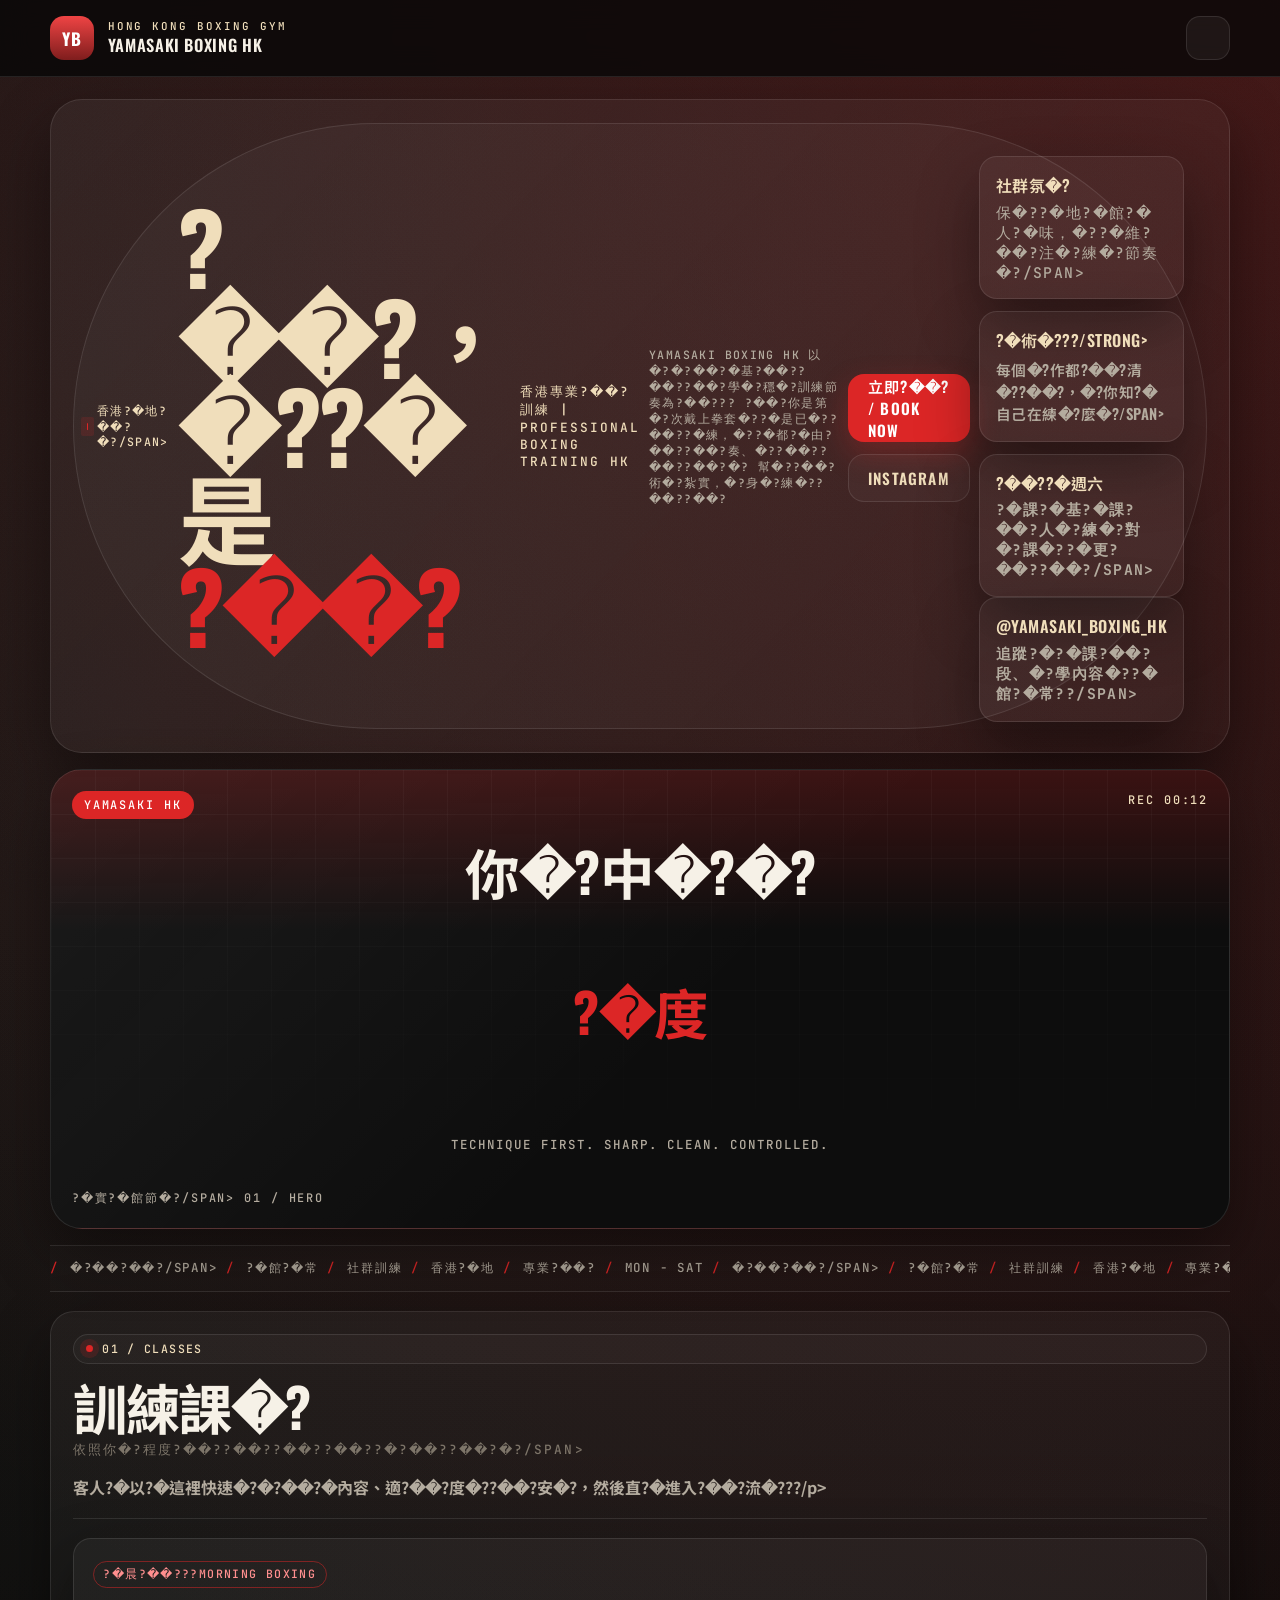
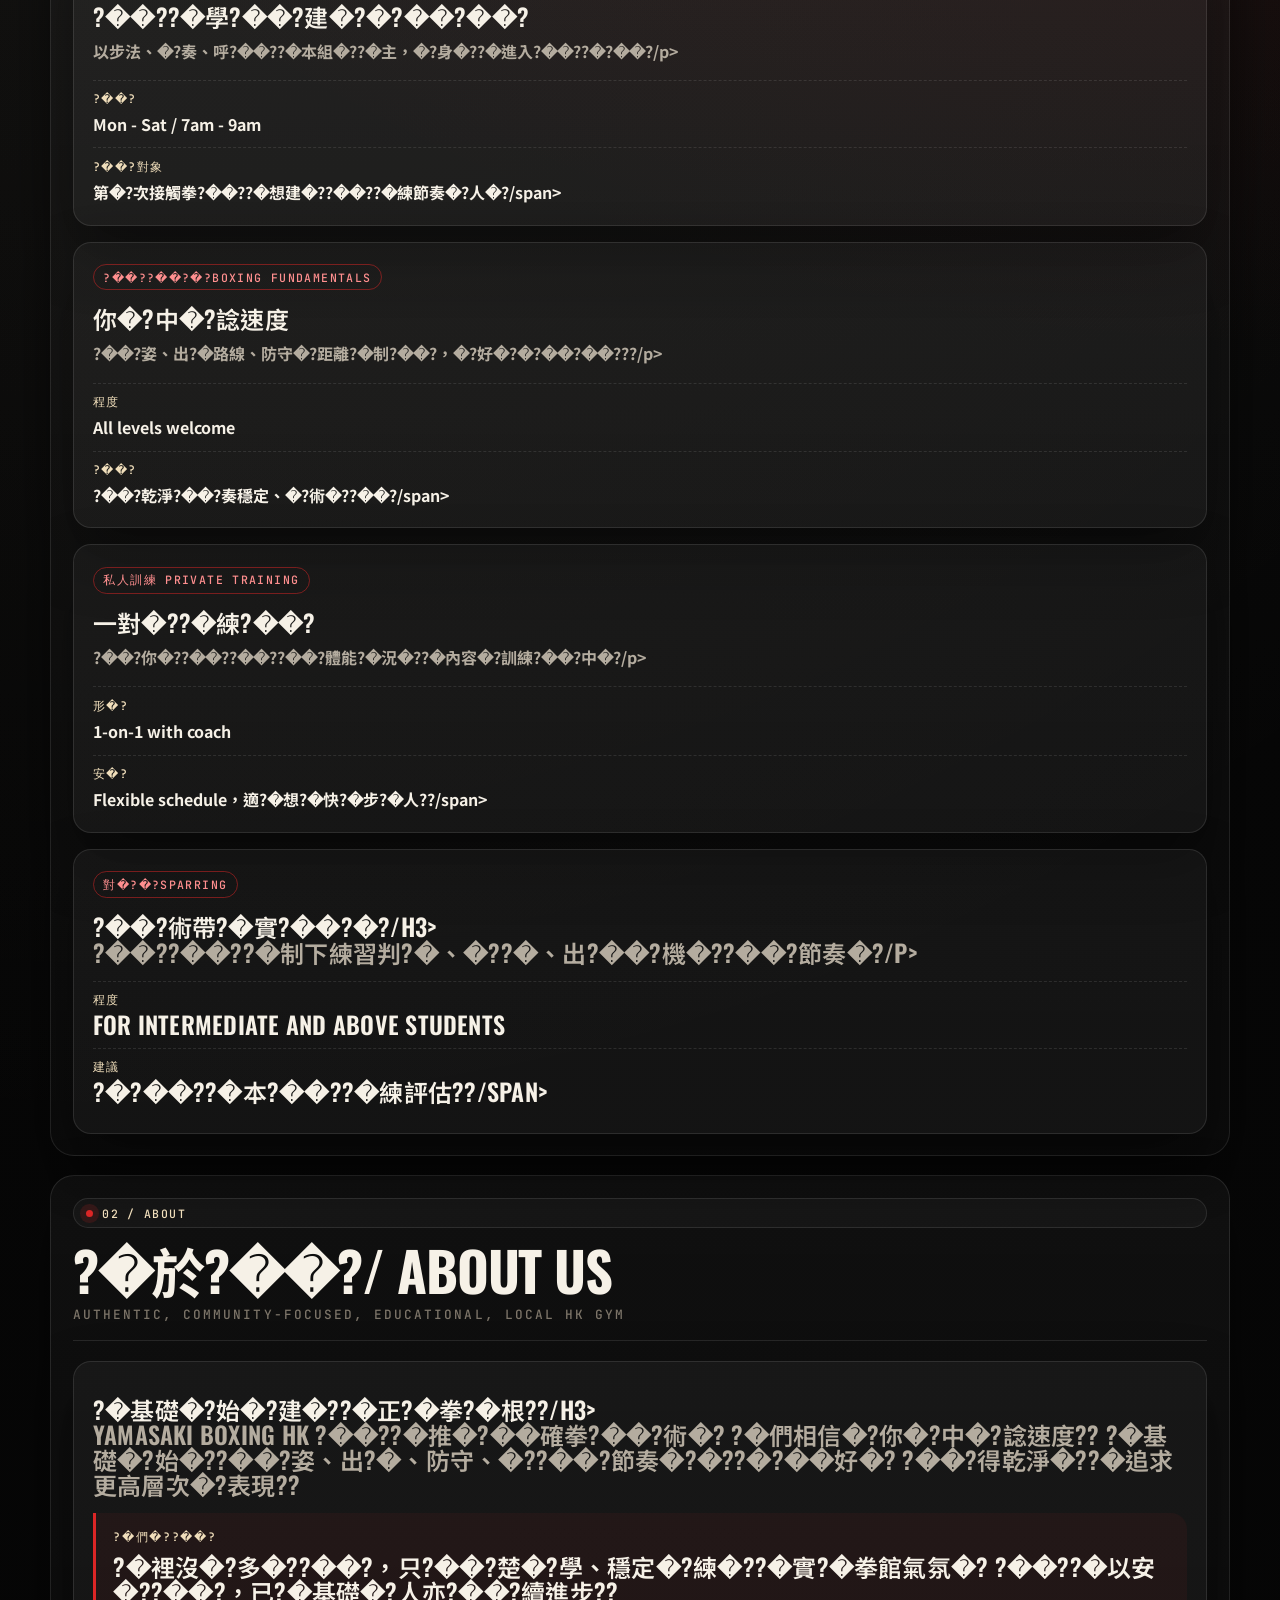
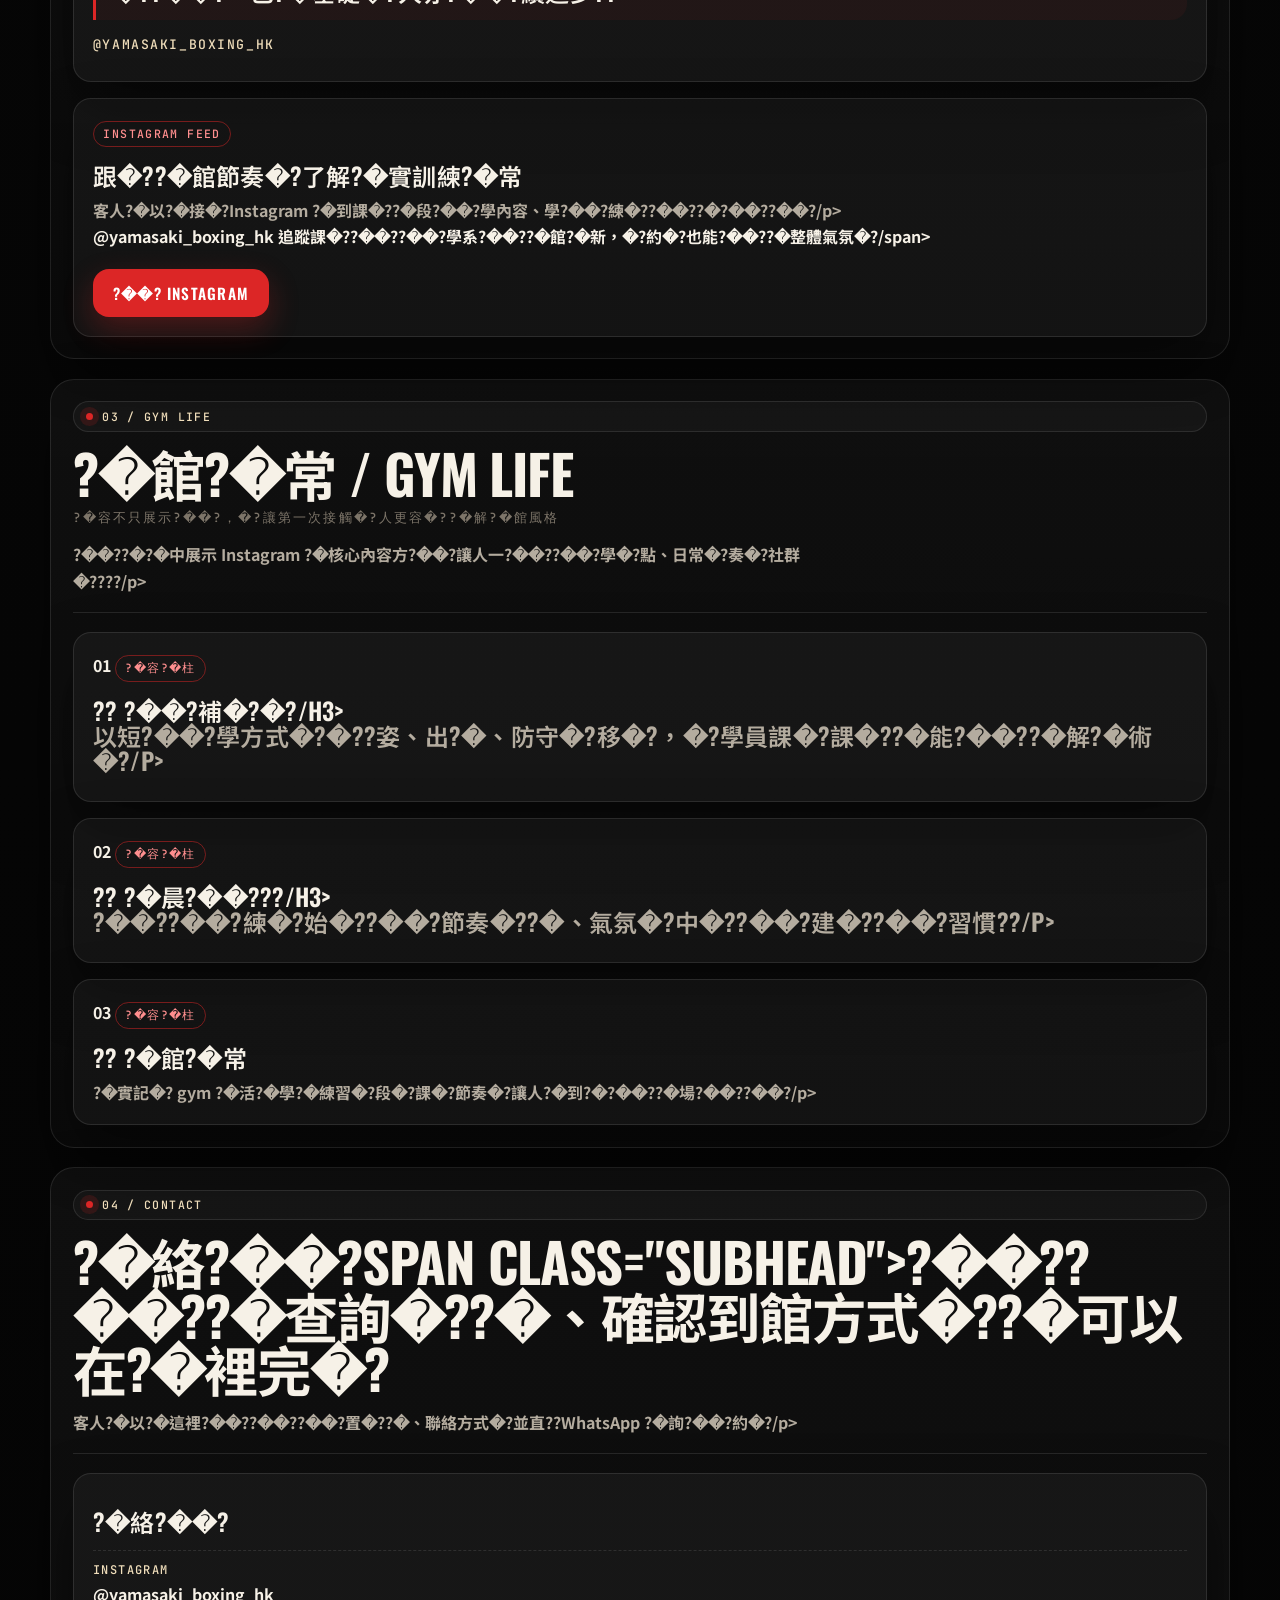
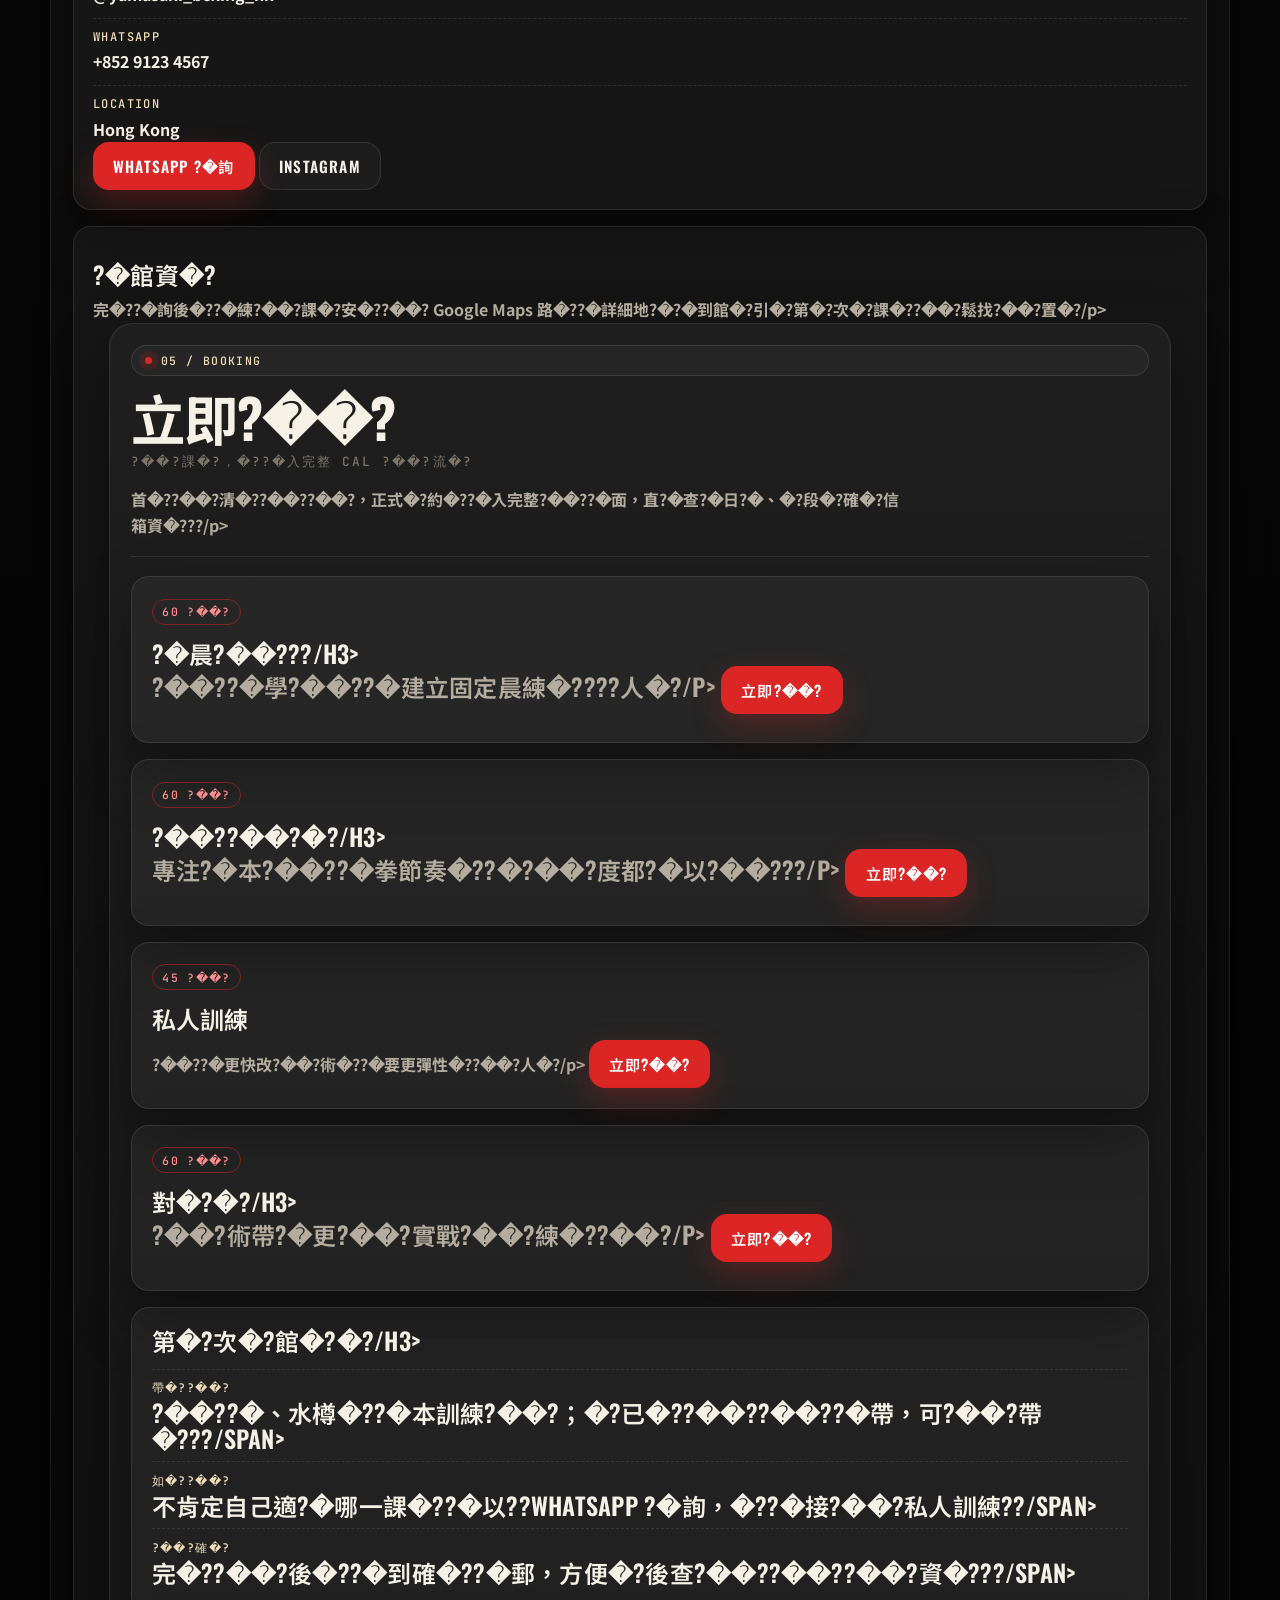
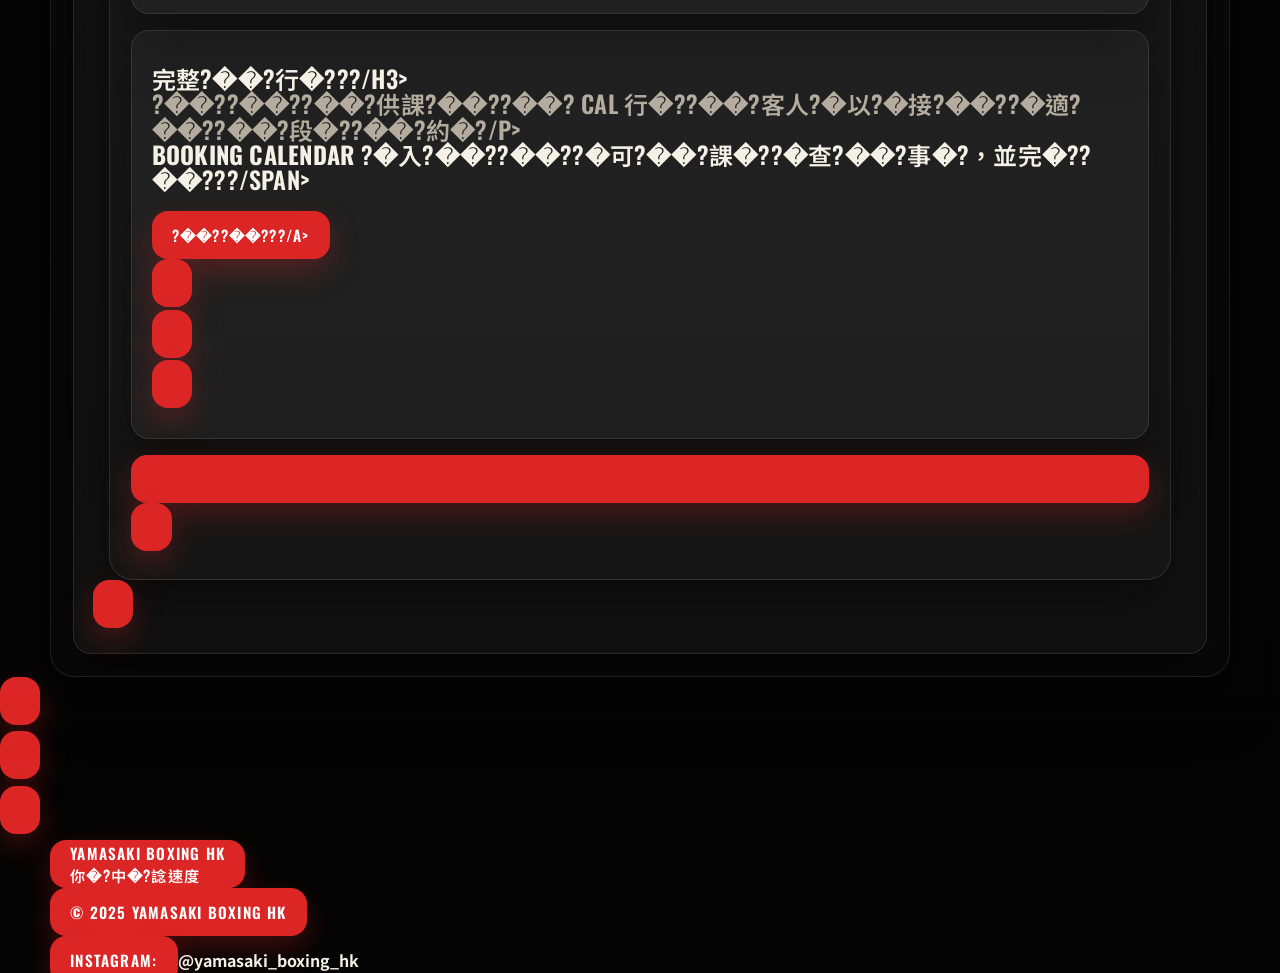
==== commit de0ea4d4: "Remake sample pages to match dark showcase style" ====
--- a/index.html
+++ b/index.html
@@ -454,7 +454,7 @@
       letter-spacing:.12em;
       text-transform:uppercase;
     }
-    .ig-link::after{content:"↗"}
+    .ig-link::after{content:"??}
     .embed{
       margin-top:1rem;
       min-height:220px;
@@ -571,20 +571,19 @@
           <strong>Yamasaki Boxing HK</strong>
         </span>
       </a>
-      <button class="nav-toggle" type="button" aria-expanded="false" aria-controls="site-nav" aria-label="開啟選單">
+      <button class="nav-toggle" type="button" aria-expanded="false" aria-controls="site-nav" aria-label="?��??�單">
         <span></span>
         <span></span>
         <span></span>
       </button>
-      <nav class="site-nav" id="site-nav" aria-label="主導覽">
+      <nav class="site-nav" id="site-nav" aria-label="主�?�?>
         <ul class="nav-list">
-          <li><a href="#classes">課程</a></li>
-          <li><a href="#about">關於</a></li>
-          <li><a href="#gym-life">日常</a></li>
-          <li><a href="#contact">聯絡</a></li>
-          <li><a href="#booking">預約</a></li>
-          <li><a href="#versions">版本</a></li>
-          <li><a href="my-booking.html">我的預約</a></li>
+          <li><a href="#classes">課�?</a></li>
+          <li><a href="#about">?�於</a></li>
+          <li><a href="#gym-life">?�常</a></li>
+          <li><a href="#contact">?�絡</a></li>
+          <li><a href="#booking">?��?</a></li>
+          <li><a href="my-booking.html">?��??��?</a></li>
         </ul>
       </nav>
     </div>
@@ -594,34 +593,31 @@
     <section class="hero">
       <div class="container hero-grid">
         <div class="hero-copy reveal visible">
-          <span class="eyebrow">香港本地拳擊館</span>
-          <h1>拳擊，不只是<br><span class="accent">運動</span></h1>
-          <p class="hero-sub">香港專業拳擊訓練 | Professional Boxing Training HK</p>
+          <span class="eyebrow">香港?�地?��?�?/span>
+          <h1>?��?，�??�是<br><span class="accent">?��?</span></h1>
+          <p class="hero-sub">香港專業?��?訓練 | Professional Boxing Training HK</p>
           <p class="lead">
-            Yamasaki Boxing HK 以真正拳擊基本功、清晰教學與穩定訓練節奏為核心。
-            無論你是第一次戴上拳套，還是已經固定操練，我們都會由動作、節奏、距離與防守開始，
-            幫你把技術打紮實，把身體練得更俐落。
-          </p>
+            Yamasaki Boxing HK 以�?�?��?�基?��??��??��?學�?穩�?訓練節奏為?��???            ?��?你是第�?次戴上拳套�??�是已�??��??�練，�??�都?�由?��??��?奏、�??��??��??��?�?            幫�??��?術�?紮實，�?身�?練�??��??��?          </p>
           <div class="hero-actions">
-            <a class="cta primary" href="#booking">立即預約 / Book Now</a>
+            <a class="cta primary" href="#booking">立即?��? / Book Now</a>
             <a class="cta secondary" href="https://www.instagram.com/yamasaki_boxing_hk/" target="_blank" rel="noreferrer">Instagram</a>
           </div>
           <div class="hero-meta">
             <div class="hero-card">
-              <strong>社群氛圍</strong>
-              <span>保留本地拳館的人情味，同時維持專注訓練的節奏。</span>
+              <strong>社群氛�?</strong>
+              <span>保�??�地?�館?�人?�味，�??�維?��?注�?練�?節奏�?/span>
             </div>
             <div class="hero-card">
-              <strong>技術導向</strong>
-              <span>每個動作都會講清楚原因，讓你知道自己在練什麼。</span>
+              <strong>?�術�???/strong>
+              <span>每個�?作都?��?清�??��?，�?你知?�自己在練�?麼�?/span>
             </div>
             <div class="hero-card">
-              <strong>週一至週六</strong>
-              <span>早課、基本課、私人訓練與對打課安排更有彈性。</span>
+              <strong>?��??�週六</strong>
+              <span>?�課?�基?�課?��?人�?練�?對�?課�??�更?��??��?/span>
             </div>
             <div class="hero-card">
               <strong>@yamasaki_boxing_hk</strong>
-              <span>追蹤最新課堂片段、教學內容與拳館日常。</span>
+              <span>追蹤?�?�課?��?段、�?學內容�??�館?�常??/span>
             </div>
           </div>
         </div>
@@ -629,12 +625,11 @@
           <span class="tag">Yamasaki HK</span>
           <span class="stat">REC 00:12</span>
           <div class="quote">
-            你打中先諗
-            <em>速度</em>
+            你�?中�?�?            <em>?�度</em>
             <span>Technique First. Sharp. Clean. Controlled.</span>
           </div>
           <div class="caption">
-            <span>真實拳館節奏</span>
+            <span>?�實?�館節�?/span>
             <span>01 / Hero</span>
           </div>
         </div>
@@ -642,17 +637,17 @@
       <div class="container">
         <div class="marquee" aria-hidden="true">
           <div class="marquee-track">
-            <span>正確技術</span>
-            <span>拳館日常</span>
+            <span>�?��?��?/span>
+            <span>?�館?�常</span>
             <span>社群訓練</span>
-            <span>香港本地</span>
-            <span>專業拳擊</span>
+            <span>香港?�地</span>
+            <span>專業?��?</span>
             <span>Mon - Sat</span>
-            <span>正確技術</span>
-            <span>拳館日常</span>
+            <span>�?��?��?/span>
+            <span>?�館?�常</span>
             <span>社群訓練</span>
-            <span>香港本地</span>
-            <span>專業拳擊</span>
+            <span>香港?�地</span>
+            <span>專業?��?</span>
             <span>Mon - Sat</span>
           </div>
         </div>
@@ -663,44 +658,44 @@
       <div class="container section-shell">
         <div class="section-head reveal">
           <span class="eyebrow">01 / Classes</span>
-          <h2>訓練課程<span class="subhead">依照你的程度與時間安排，選擇最適合的一課</span></h2>
-          <p>客人可以在這裡快速了解課堂內容、適合程度與時間安排，然後直接進入預約流程。</p>
+          <h2>訓練課�?<span class="subhead">依照你�?程度?��??��??��??��??�?��??��?�?/span></h2>
+          <p>客人?�以?�這裡快速�?�?��?�內容、適?��?度�??��?安�?，然後直?�進入?��?流�???/p>
         </div>
         <div class="classes">
           <article class="class-card reveal">
-            <span class="pill">早晨拳擊班 Morning Boxing</span>
-            <h3>適合初學者，建立正確基礎</h3>
-            <p>以步法、節奏、呼吸與基本組合為主，讓身體先進入拳擊狀態。</p>
+            <span class="pill">?�晨?��???Morning Boxing</span>
+            <h3>?��??�學?��?建�?�?��?��?</h3>
+            <p>以步法、�?奏、呼?��??�本組�??�主，�?身�??�進入?��??�?��?/p>
             <ul class="meta">
-              <li><strong>時間</strong><span>Mon - Sat / 7am - 9am</span></li>
-              <li><strong>適合對象</strong><span>第一次接觸拳擊，或想建立固定晨練節奏的人。</span></li>
+              <li><strong>?��?</strong><span>Mon - Sat / 7am - 9am</span></li>
+              <li><strong>?��?對象</strong><span>第�?次接觸拳?��??�想建�??��??�練節奏�?人�?/span></li>
             </ul>
           </article>
           <article class="class-card reveal">
-            <span class="pill">拳擊基礎課 Boxing Fundamentals</span>
-            <h3>你打中先諗速度</h3>
-            <p>由站姿、出拳路線、防守與距離控制開始，打好真正基本功。</p>
+            <span class="pill">?��??��?�?Boxing Fundamentals</span>
+            <h3>你�?中�?諗速度</h3>
+            <p>?��?姿、出?�路線、防守�?距離?�制?��?，�?好�?�?��?��???/p>
             <ul class="meta">
               <li><strong>程度</strong><span>All levels welcome</span></li>
-              <li><strong>重點</strong><span>動作乾淨、節奏穩定、技術清晰。</span></li>
+              <li><strong>?��?</strong><span>?��?乾淨?��?奏穩定、�?術�??��?/span></li>
             </ul>
           </article>
           <article class="class-card reveal">
             <span class="pill">私人訓練 Private Training</span>
-            <h3>一對一教練指導</h3>
-            <p>根據你的目標、時間和體能狀況安排內容，訓練更集中。</p>
+            <h3>一對�??�練?��?</h3>
+            <p>?��?你�??��??��??��?體能?�況�??�內容�?訓練?��?中�?/p>
             <ul class="meta">
-              <li><strong>形式</strong><span>1-on-1 with coach</span></li>
-              <li><strong>安排</strong><span>Flexible schedule，適合想更快進步的人。</span></li>
+              <li><strong>形�?</strong><span>1-on-1 with coach</span></li>
+              <li><strong>安�?</strong><span>Flexible schedule，適?�想?�快?�步?�人??/span></li>
             </ul>
           </article>
           <article class="class-card reveal">
-            <span class="pill">對打課 Sparring</span>
-            <h3>把技術帶進實戰情境</h3>
-            <p>在安全與控制下練習判斷、距離、出手時機與回合節奏。</p>
+            <span class="pill">對�?�?Sparring</span>
+            <h3>?��?術帶?�實?��?�?/h3>
+            <p>?��??��??�制下練習判?�、�??�、出?��?機�??��?節奏�?/p>
             <ul class="meta">
               <li><strong>程度</strong><span>For intermediate and above students</span></li>
-              <li><strong>建議</strong><span>需具備基本功與教練評估。</span></li>
+              <li><strong>建議</strong><span>?�?��??�本?��??�練評估??/span></li>
             </ul>
           </article>
         </div>
@@ -711,34 +706,29 @@
       <div class="container section-shell">
         <div class="section-head reveal">
           <span class="eyebrow">02 / About</span>
-          <h2>關於我們 / About Us<span class="subhead">Authentic, community-focused, educational, local HK gym</span></h2>
+          <h2>?�於?��?/ About Us<span class="subhead">Authentic, community-focused, educational, local HK gym</span></h2>
         </div>
         <div class="about-grid">
           <article class="panel reveal">
-            <h3>由基礎開始，建立真正的拳擊根基</h3>
+            <h3>?�基礎�?始�?建�??�正?�拳?�根??/h3>
             <p>
-              Yamasaki Boxing HK 致力於推廣正確拳擊技術。
-              我們相信：你打中先諗速度。
-              由基礎開始，把站姿、出拳、防守、距離與節奏一樣一樣練好，
-              先打得乾淨，再追求更高層次的表現。
-            </p>
+              Yamasaki Boxing HK ?��??�推�?��確拳?��?術�?              ?�們相信�?你�?中�?諗速度??              ?�基礎�?始�??��?姿、出?�、防守、�??��?節奏�?�??�?��好�?
+              ?��?得乾淨�??�追求更高層次�?表現??            </p>
             <div class="about-quote">
-              <em>我們的方式</em>
-              這裡沒有多餘包裝，只有清楚教學、穩定訓練與真實的拳館氣氛。
-              新手可以安心開始，已有基礎的人亦能持續進步。
-            </div>
+              <em>?�們�??��?</em>
+              ?�裡沒�?多�??��?，只?��?楚�?學、穩定�?練�??�實?�拳館氣氛�?              ?��??�以安�??��?，已?�基礎�?人亦?��?續進步??            </div>
             <a class="ig-link" href="https://www.instagram.com/yamasaki_boxing_hk/" target="_blank" rel="noreferrer">@yamasaki_boxing_hk</a>
           </article>
           <article class="panel reveal">
             <span class="pill">Instagram Feed</span>
-            <h3>跟住拳館節奏，了解真實訓練日常</h3>
-            <p>客人可以直接從 Instagram 看到課堂片段、教學內容、學員訓練狀態與最新消息。</p>
-            <div class="embed" role="img" aria-label="Instagram 精選內容">
+            <h3>跟�??�館節奏�?了解?�實訓練?�常</h3>
+            <p>客人?�以?�接�?Instagram ?�到課�??�段?��?學內容、學?��?練�??��??�?��??��?/p>
+            <div class="embed" role="img" aria-label="Instagram 精選?�容">
               <div>
                 <strong>@yamasaki_boxing_hk</strong>
-                <span>追蹤課堂短片、教學系列與拳館更新，預約前也能先感受整體氣氛。</span>
+                <span>追蹤課�??��??��?學系?��??�館?�新，�?約�?也能?��??�整體氣氛�?/span>
                 <div style="margin-top:1.2rem">
-                  <a class="cta primary" href="https://www.instagram.com/yamasaki_boxing_hk/" target="_blank" rel="noreferrer">前往 Instagram</a>
+                  <a class="cta primary" href="https://www.instagram.com/yamasaki_boxing_hk/" target="_blank" rel="noreferrer">?��? Instagram</a>
                 </div>
               </div>
             </div>
@@ -751,27 +741,27 @@
       <div class="container section-shell">
         <div class="section-head reveal">
           <span class="eyebrow">03 / Gym Life</span>
-          <h2>拳館日常 / Gym Life<span class="subhead">內容不只展示品牌，也讓第一次接觸的人更容易理解拳館風格</span></h2>
-          <p>這一區集中展示 Instagram 的核心內容方向，讓人一眼看出教學重點、日常節奏與社群氣氛。</p>
+          <h2>?�館?�常 / Gym Life<span class="subhead">?�容不只展示?��?，�?讓第一次接觸�?人更容�??�解?�館風格</span></h2>
+          <p>?��??�?�中展示 Instagram ?�核心內容方?��?讓人一?��??��?學�?點、日常�?奏�?社群�????/p>
         </div>
         <div class="pillars">
           <article class="panel reveal pillar">
             <span class="big">01</span>
-            <span class="pill">內容支柱</span>
-            <h3>🥊 拳擊補習社</h3>
-            <p>以短片教學方式拆解站姿、出拳、防守與移動，讓學員課前課後都能反覆理解技術。</p>
+            <span class="pill">?�容?�柱</span>
+            <h3>?? ?��?補�?�?/h3>
+            <p>以短?��?學方式�?�??姿、出?�、防守�?移�?，�?學員課�?課�??�能?��??�解?�術�?/p>
           </article>
           <article class="panel reveal pillar">
             <span class="big">02</span>
-            <span class="pill">內容支柱</span>
-            <h3>🌅 早晨拳擊班</h3>
-            <p>用朝早訓練開始一日，節奏清晰、氣氛集中，適合建立長期習慣。</p>
+            <span class="pill">?�容?�柱</span>
+            <h3>?? ?�晨?��???/h3>
+            <p>?��??��?練�?始�??��?節奏�??�、氣氛�?中�??��?建�??��?習慣??/p>
           </article>
           <article class="panel reveal pillar">
             <span class="big">03</span>
-            <span class="pill">內容支柱</span>
-            <h3>🤜 拳館日常</h3>
-            <p>真實記錄 gym 生活、學員練習片段與課堂節奏，讓人看到最接近現場的一面。</p>
+            <span class="pill">?�容?�柱</span>
+            <h3>?? ?�館?�常</h3>
+            <p>?�實記�? gym ?�活?�學?�練習�?段�?課�?節奏�?讓人?�到?�?��??�場?��??��?/p>
           </article>
         </div>
       </div>
@@ -781,12 +771,12 @@
       <div class="container section-shell">
         <div class="section-head reveal">
           <span class="eyebrow">04 / Contact</span>
-          <h2>聯絡我們<span class="subhead">查看服務、查詢時間、確認到館方式，都可以在這裡完成</span></h2>
-          <p>客人可以在這裡查看服務、位置安排、聯絡方式，並直接 WhatsApp 查詢或預約。</p>
+          <h2>?�絡?��?span class="subhead">?��??��??�查詢�??�、確認到館方式�??�可以在?�裡完�?</span></h2>
+          <p>客人?�以?�這裡?��??��??��?置�??�、聯絡方式�?並直??WhatsApp ?�詢?��?約�?/p>
         </div>
         <div class="contact-grid">
           <article class="panel reveal">
-            <h3>聯絡方式</h3>
+            <h3>?�絡?��?</h3>
             <ul class="contact-list">
               <li>
                 <strong>Instagram</strong>
@@ -802,17 +792,17 @@
               </li>
             </ul>
             <div class="actions">
-              <a class="cta primary" href="https://wa.me/85291234567" target="_blank" rel="noreferrer">WhatsApp 查詢</a>
+              <a class="cta primary" href="https://wa.me/85291234567" target="_blank" rel="noreferrer">WhatsApp ?�詢</a>
               <a class="cta secondary" href="https://www.instagram.com/yamasaki_boxing_hk/" target="_blank" rel="noreferrer">Instagram</a>
             </div>
           </article>
           <article class="panel reveal">
-            <h3>到館資訊</h3>
-            <p>完成查詢後，教練會按課堂安排提供 Google Maps 路線、詳細地址與到館指引，第一次上課也能輕鬆找到位置。</p>
-            <div class="embed" role="img" aria-label="到館與地圖資訊">
+            <h3>?�館資�?</h3>
+            <p>完�??�詢後�??�練?��?課�?安�??��? Google Maps 路�??�詳細地?�?�到館�?引�?第�?次�?課�??��?鬆找?��?置�?/p>
+            <div class="embed" role="img" aria-label="?�館?�地?��?�?>
               <div>
-                <strong>Google Maps 路線</strong>
-                <span>預約確認後即可收到位置與路線資料，方便直接安排到館。</span>
+                <strong>Google Maps 路�?</strong>
+                <span>?��?確�?後即?�收?��?置�?路�?資�?，方便直?��??�到館�?/span>
               </div>
             </div>
           </article>
@@ -824,100 +814,64 @@
       <div class="container section-shell">
         <div class="section-head reveal">
           <span class="eyebrow">05 / Booking</span>
-          <h2>立即預約<span class="subhead">先揀課堂，再進入完整 Cal 預約流程</span></h2>
-          <p>首頁先講清楚各項服務，正式預約會進入完整預約頁面，直接查看日曆、時段與確認信箱資料。</p>
+          <h2>立即?��?<span class="subhead">?��?課�?，�??�入完整 Cal ?��?流�?</span></h2>
+          <p>首�??��?清�??��??��?，正式�?約�??�入完整?��??�面，直?�查?�日?�、�?段�?確�?信箱資�???/p>
         </div>
         <div class="cards">
           <article class="panel reveal">
-            <span class="booking-meta">60 分鐘</span>
-            <h3>早晨拳擊班</h3>
-            <p>適合初學者與想建立固定晨練習慣的人。</p>
-            <a class="cta primary" href="booking.html">立即預約</a>
+            <span class="booking-meta">60 ?��?</span>
+            <h3>?�晨?��???/h3>
+            <p>?��??�學?��??�建立固定晨練�????人�?/p>
+            <a class="cta primary" href="booking.html">立即?��?</a>
           </article>
           <article class="panel reveal">
-            <span class="booking-meta">60 分鐘</span>
-            <h3>拳擊基礎課</h3>
-            <p>專注基本功與出拳節奏，所有程度都可以參加。</p>
-            <a class="cta primary" href="booking.html">立即預約</a>
+            <span class="booking-meta">60 ?��?</span>
+            <h3>?��??��?�?/h3>
+            <p>專注?�本?��??�拳節奏�??�?��?度都?�以?��???/p>
+            <a class="cta primary" href="booking.html">立即?��?</a>
           </article>
           <article class="panel reveal">
-            <span class="booking-meta">45 分鐘</span>
+            <span class="booking-meta">45 ?��?</span>
             <h3>私人訓練</h3>
-            <p>適合想更快改善技術或需要更彈性安排的人。</p>
-            <a class="cta primary" href="booking.html">立即預約</a>
+            <p>?��??�更快改?��?術�??�要更彈性�??��?人�?/p>
+            <a class="cta primary" href="booking.html">立即?��?</a>
           </article>
           <article class="panel reveal">
-            <span class="booking-meta">60 分鐘</span>
-            <h3>對打課</h3>
-            <p>把技術帶入更接近實戰的訓練回合。</p>
-            <a class="cta primary" href="booking.html">立即預約</a>
+            <span class="booking-meta">60 ?��?</span>
+            <h3>對�?�?/h3>
+            <p>?��?術帶?�更?��?實戰?��?練�??��?/p>
+            <a class="cta primary" href="booking.html">立即?��?</a>
           </article>
         </div>
         <div class="booking-grid" style="margin-top:1rem">
           <article class="panel reveal">
-            <h3 style="margin-top:0">第一次來館重點</h3>
+            <h3 style="margin-top:0">第�?次�?館�?�?/h3>
             <ul class="notes">
               <li>
-                <strong>帶備物品</strong>
-                <span>運動服、水樽及基本訓練用品；如已有拳套或綁手帶，可自行帶來。</span>
+                <strong>帶�??��?</strong>
+                <span>?��??�、水樽�??�本訓練?��?；�?已�??��??��??�帶，可?��?帶�???/span>
               </li>
               <li>
-                <strong>如何開始</strong>
-                <span>不肯定自己適合哪一課，可以先 WhatsApp 查詢，或直接預約私人訓練。</span>
+                <strong>如�??��?</strong>
+                <span>不肯定自己適?�哪一課�??�以??WhatsApp ?�詢，�??�接?��?私人訓練??/span>
               </li>
               <li>
-                <strong>預約確認</strong>
-                <span>完成預約後會收到確認電郵，方便之後查看時間與預約資料。</span>
+                <strong>?��?確�?</strong>
+                <span>完�??��?後�??�到確�??�郵，方便�?後查?��??��??��?資�???/span>
               </li>
             </ul>
           </article>
           <article class="panel reveal">
-            <h3>完整預約行事曆</h3>
-            <p>獨立預約頁提供課堂切換與 Cal 行事曆，客人可以直接選擇合適日期與時段完成預約。</p>
-            <div class="embed" role="img" aria-label="預約頁面入口">
+            <h3>完整?��?行�???/h3>
+            <p>?��??��??��?供課?��??��? Cal 行�??��?客人?�以?�接?��??�適?��??��?段�??��?約�?/p>
+            <div class="embed" role="img" aria-label="?��??�面?�口">
               <div>
                 <strong>Booking Calendar</strong>
-                <span>進入預約頁後即可切換課程、查看行事曆，並完成預約。</span>
+                <span>?�入?��??��??�可?��?課�??�查?��?事�?，並完�??��???/span>
                 <div style="margin-top:1.2rem">
-                  <a class="cta primary" href="booking.html">前往預約頁</a>
+                  <a class="cta primary" href="booking.html">?��??��???/a>
                 </div>
               </div>
-            </div>
-          </article>
-        </div>
-      </div>
-    </section>
-
-    <section class="section" id="versions">
-      <div class="container section-shell">
-        <div class="section-head reveal">
-          <span class="eyebrow">06 / Versions</span>
-          <h2>三個可直接展示的版本<span class="subhead">同一套網站能力，不只做拳館</span></h2>
-          <p>除了拳館版本，亦準備了另外兩個產業版本，方便你直接展示網站方向、內容密度與品牌調性差異。</p>
-        </div>
-        <div class="versions">
-          <article class="version-card reveal">
-            <span class="label">Version 01</span>
-            <h3>Boxing Gym</h3>
-            <p>深色、節奏感強、適合本地體育與武術品牌。</p>
-            <div class="actions">
-              <a class="cta primary" href="index.html">查看版本</a>
-            </div>
-          </article>
-          <article class="version-card reveal">
-            <span class="label">Version 02</span>
-            <h3>Pilates Studio</h3>
-            <p>更柔和、乾淨、適合女性客群與預約型工作室。</p>
-            <div class="actions">
-              <a class="cta primary" href="pilates-studio.html">查看版本</a>
-            </div>
-          </article>
-          <article class="version-card reveal">
-            <span class="label">Version 03</span>
-            <h3>Barber House</h3>
-            <p>成熟、俐落、強調服務內容與到店體驗。</p>
-            <div class="actions">
-              <a class="cta primary" href="barber-house.html">查看版本</a>
             </div>
           </article>
         </div>
@@ -929,11 +883,12 @@
     <div class="container footer-grid">
       <div>
         <div class="footer-brand">Yamasaki Boxing HK</div>
-        <div class="footer-note">你打中先諗速度</div>
+        <div class="footer-note">你�?中�?諗速度</div>
       </div>
       <div>
         <div>© 2025 Yamasaki Boxing HK</div>
         <div>Instagram: <a href="https://www.instagram.com/yamasaki_boxing_hk/" target="_blank" rel="noreferrer">@yamasaki_boxing_hk</a></div>
+        <div>Other samples: <a href="pilates-studio.html">Pilates</a> / <a href="barber-house.html">Barber</a></div>
       </div>
     </div>
   </footer>
@@ -997,3 +952,5 @@
   </script>
 </body>
 </html>
+
+
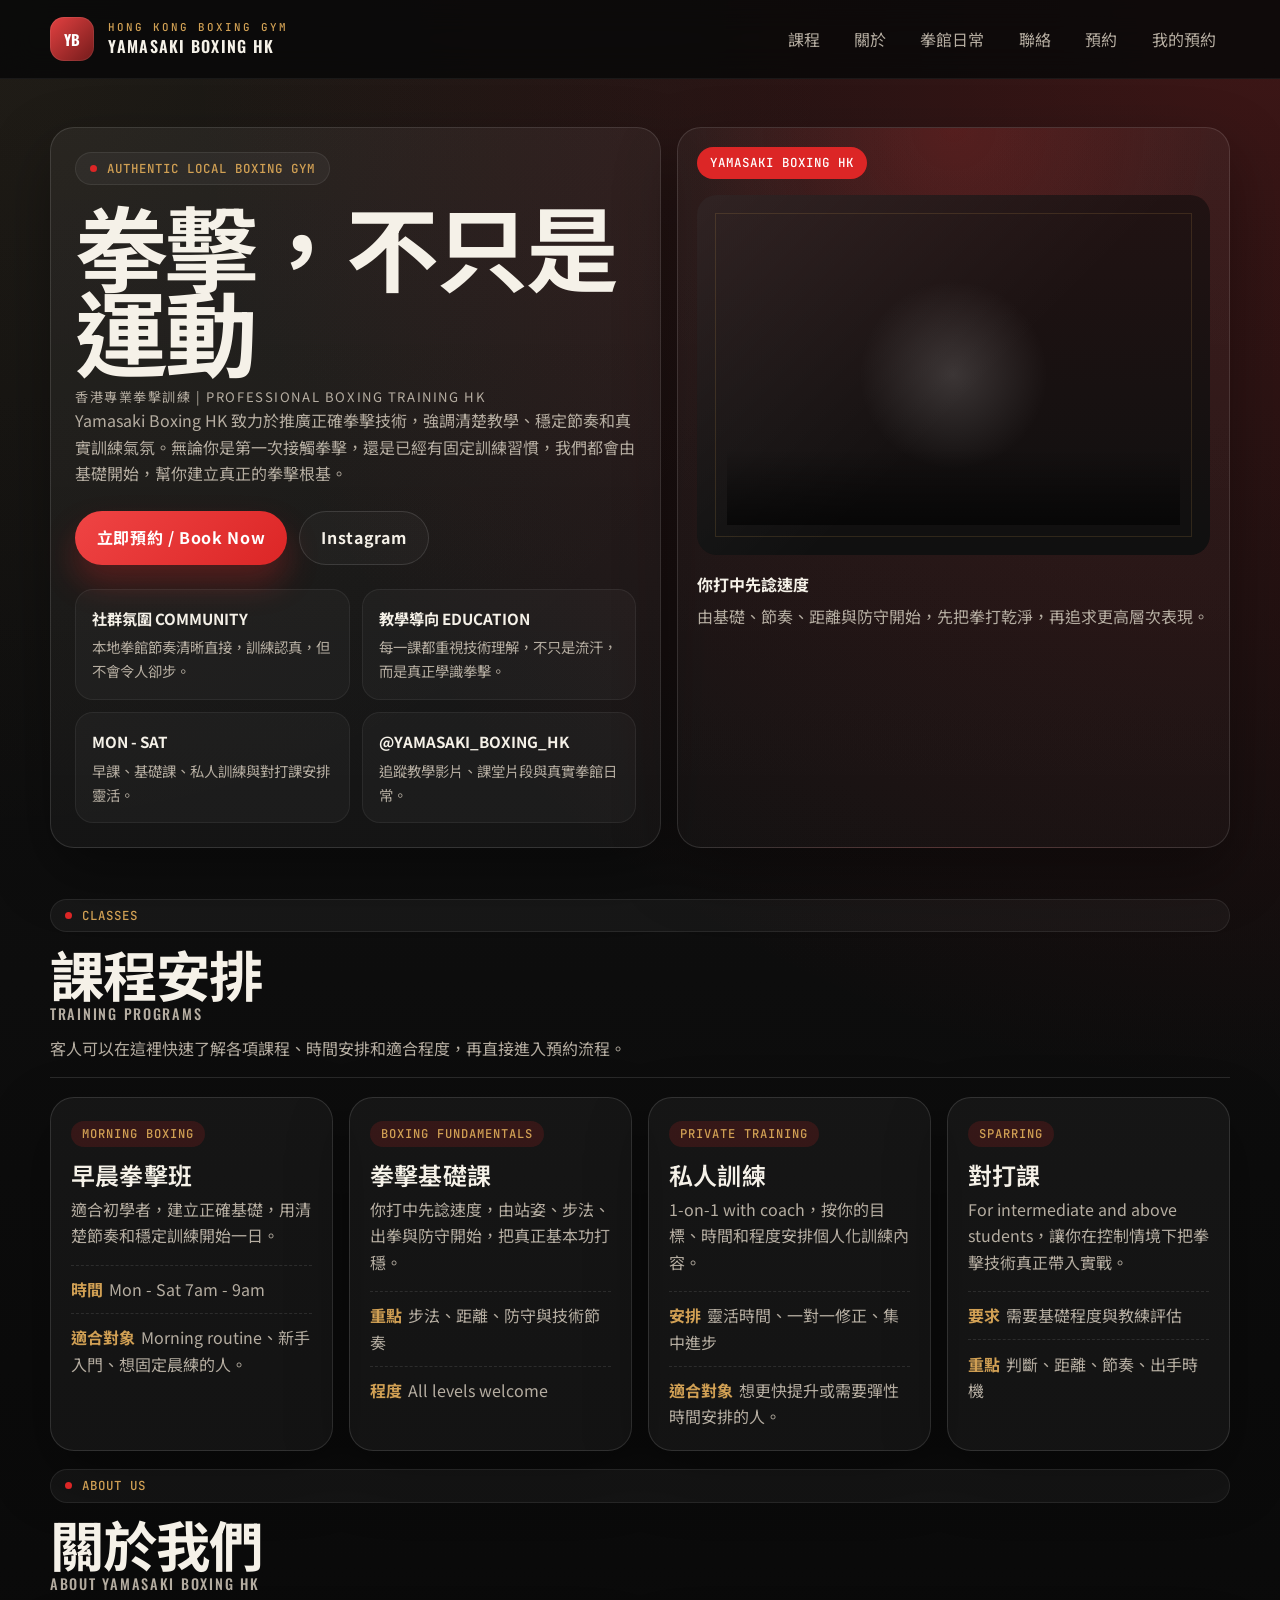
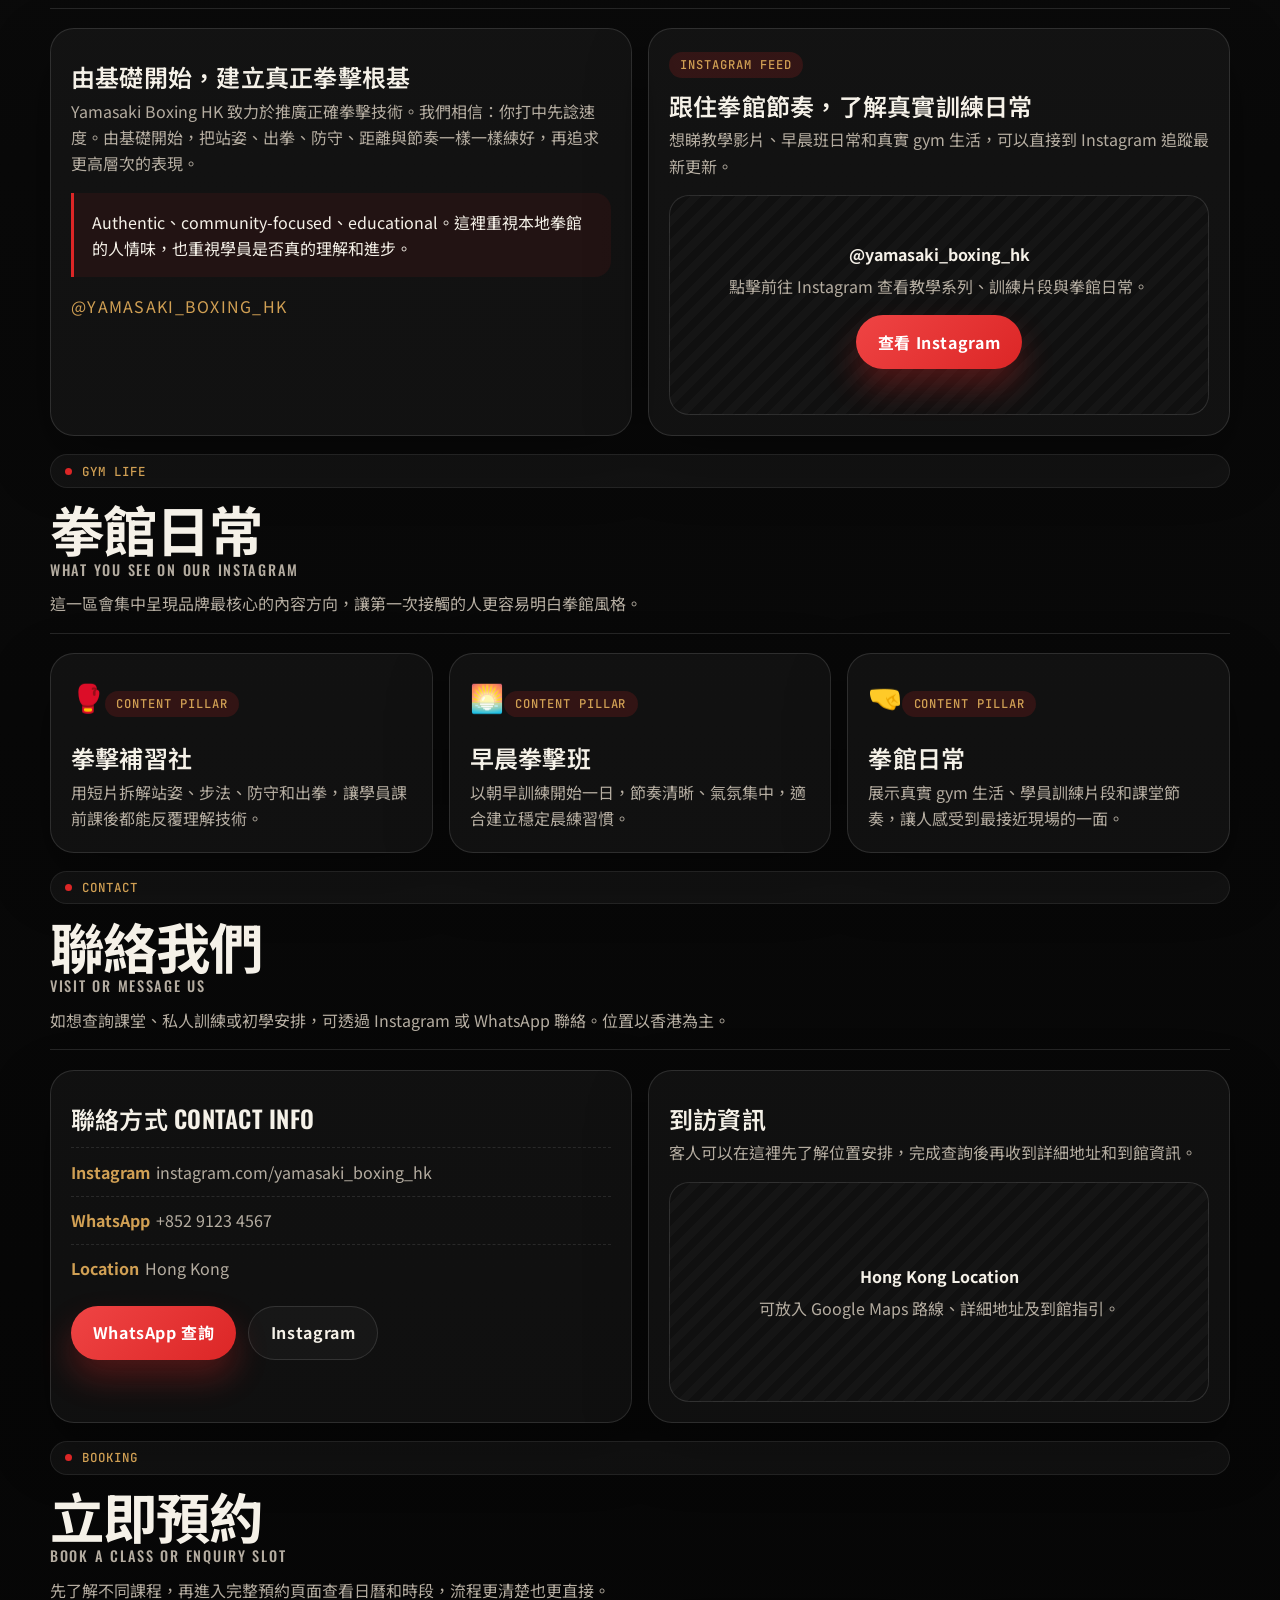
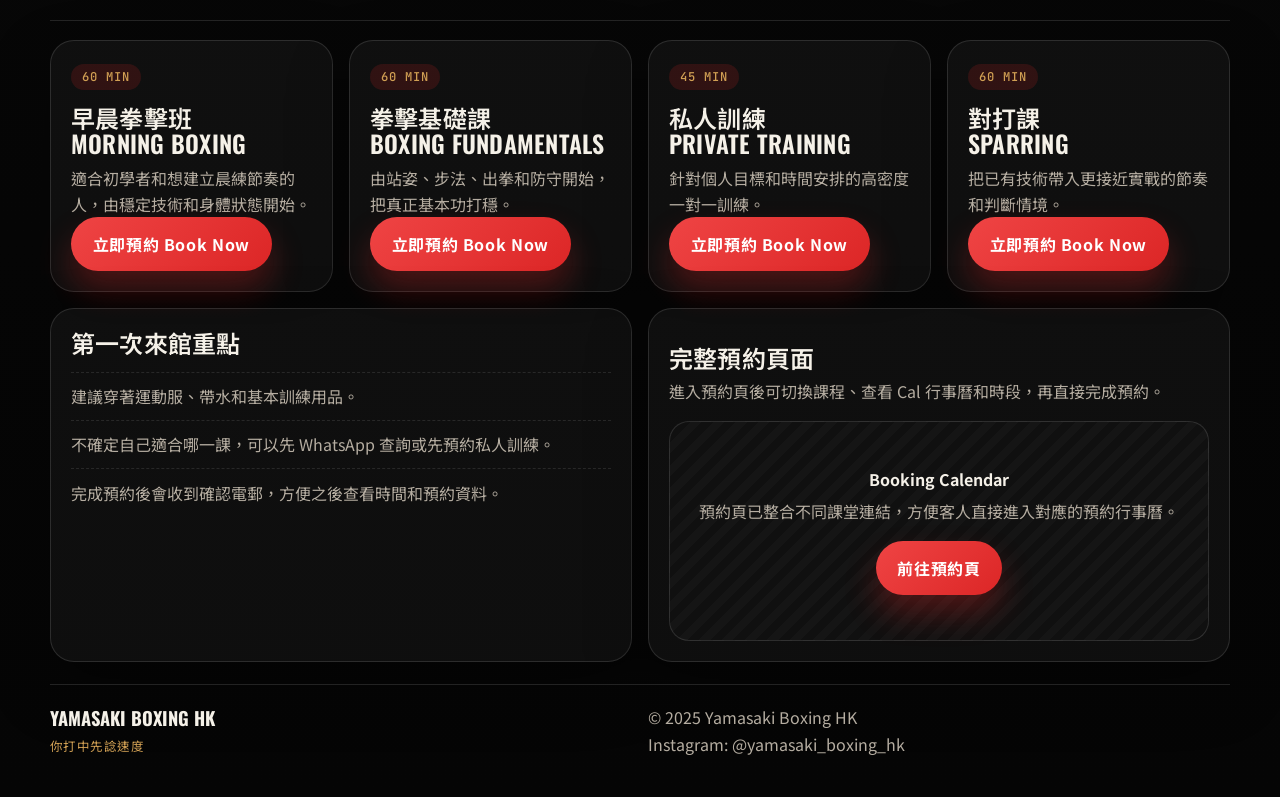
==== commit ad80b7a9: "Rebuild main website and fix booking flow" ====
--- a/index.html
+++ b/index.html
@@ -1,4 +1,4 @@
-<!DOCTYPE html>
+﻿<!DOCTYPE html>
 <html lang="zh-Hant">
 <head>
   <meta charset="UTF-8">
@@ -8,949 +8,350 @@
   <link rel="preconnect" href="https://fonts.gstatic.com" crossorigin>
   <link href="https://fonts.googleapis.com/css2?family=Oswald:wght@400;500;600;700&family=Noto+Sans+TC:wght@400;500;700;900&family=JetBrains+Mono:wght@400;500;700&display=swap" rel="stylesheet">
   <style>
-    :root{
-      --bg:#070707;
-      --bg-soft:#121212;
-      --panel:rgba(255,255,255,.05);
-      --panel-strong:rgba(255,255,255,.08);
-      --line:rgba(255,255,255,.1);
-      --text:#f6f1e7;
-      --muted:#b4ac9f;
-      --muted-2:#7d7569;
-      --accent:#dc2626;
-      --accent-deep:#7f1d1d;
-      --bone:#f0debb;
-      --shadow:0 26px 60px rgba(0,0,0,.4);
-      --radius:24px;
-      --radius-sm:18px;
-      --max:1180px;
-      --nav:76px;
-      --display:"Oswald","Noto Sans TC",sans-serif;
-      --body:"Noto Sans TC","Segoe UI",sans-serif;
-      --mono:"JetBrains Mono",monospace;
-    }
-
-    *{box-sizing:border-box}
-    html{scroll-behavior:smooth}
-    body{
-      margin:0;
-      color:var(--text);
-      font:16px/1.65 var(--body);
+    :root {
+      --bg: #090909;
+      --panel: rgba(255,255,255,0.05);
+      --panel-strong: rgba(255,255,255,0.08);
+      --text: #f5f1e8;
+      --muted: #b5ada1;
+      --line: rgba(255,255,255,0.12);
+      --accent: #dc2626;
+      --accent-strong: #ef4444;
+      --accent-deep: #7f1d1d;
+      --gold: #d1a054;
+      --shadow: 0 24px 60px rgba(0,0,0,0.35);
+      --radius: 24px;
+      --content-width: 1180px;
+      --nav-height: 78px;
+      --display: "Oswald", "Noto Sans TC", sans-serif;
+      --body: "Noto Sans TC", "Segoe UI", sans-serif;
+      --mono: "JetBrains Mono", monospace;
+    }
+    * { box-sizing: border-box; }
+    html { scroll-behavior: smooth; }
+    body {
+      margin: 0;
+      font-family: var(--body);
+      color: var(--text);
       background:
-        radial-gradient(circle at top right, rgba(220,38,38,.24), transparent 26%),
-        radial-gradient(circle at 10% 10%, rgba(240,222,187,.06), transparent 30%),
-        linear-gradient(180deg, #111 0%, #070707 30%, #040404 100%);
-      -webkit-font-smoothing:antialiased;
-    }
-    body::before{
-      content:"";
-      position:fixed;
-      inset:0;
-      pointer-events:none;
-      opacity:.2;
-      background-image:url("data:image/svg+xml;utf8,<svg xmlns='http://www.w3.org/2000/svg' width='160' height='160'><filter id='n'><feTurbulence type='fractalNoise' baseFrequency='0.8' numOctaves='2' stitchTiles='stitch'/><feColorMatrix values='0 0 0 0 0 0 0 0 0 0 0 0 0 0 0 0 0 0 0.22 0'/></filter><rect width='100%' height='100%' filter='url(%23n)'/></svg>");
-      mix-blend-mode:soft-light;
-    }
-    a{text-decoration:none;color:inherit}
-    img{max-width:100%;display:block}
-    button{font:inherit}
-    .container{width:min(calc(100% - 2rem), var(--max));margin:0 auto}
-
-    .site-header{
-      position:sticky;
-      top:0;
-      z-index:30;
-      backdrop-filter:blur(14px);
-      background:rgba(7,7,7,.78);
-      border-bottom:1px solid var(--line);
-    }
-    .header-shell{
-      min-height:var(--nav);
-      display:flex;
-      align-items:center;
-      justify-content:space-between;
-      gap:1rem;
-    }
-    .brand{display:flex;align-items:center;gap:.85rem}
-    .brand-mark{
-      width:44px;
-      height:44px;
-      display:grid;
-      place-items:center;
-      border-radius:14px;
-      background:linear-gradient(180deg, #ef4444, var(--accent-deep));
-      color:#fff;
-      font:700 1.05rem var(--display);
-      letter-spacing:.06em;
-    }
-    .brand-text small{
-      display:block;
-      color:var(--bone);
-      font:500 .68rem var(--mono);
-      letter-spacing:.18em;
-      text-transform:uppercase;
-    }
-    .brand-text strong{
-      display:block;
-      font:600 1.02rem var(--display);
-      letter-spacing:.04em;
-      text-transform:uppercase;
-    }
-    .nav-toggle{
-      width:44px;
-      height:44px;
-      border-radius:14px;
-      border:1px solid var(--line);
-      background:var(--panel);
-      color:var(--text);
-      display:inline-flex;
-      flex-direction:column;
-      justify-content:center;
-      gap:5px;
-      padding:0 12px;
-      cursor:pointer;
-    }
-    .nav-toggle span{display:block;height:1.5px;background:currentColor;transition:.2s}
-    .nav-toggle[aria-expanded="true"] span:nth-child(1){transform:translateY(6.5px) rotate(45deg)}
-    .nav-toggle[aria-expanded="true"] span:nth-child(2){opacity:0}
-    .nav-toggle[aria-expanded="true"] span:nth-child(3){transform:translateY(-6.5px) rotate(-45deg)}
-    .site-nav{
-      position:absolute;
-      inset:calc(100% + 1px) 1rem auto;
-      padding:.8rem;
-      border:1px solid var(--line);
-      border-radius:20px;
-      background:rgba(10,10,10,.96);
-      box-shadow:var(--shadow);
-      display:none;
-    }
-    .site-nav.open{display:block}
-    .nav-list{
-      margin:0;
-      padding:0;
-      list-style:none;
-      display:grid;
-      gap:.2rem;
-    }
-    .nav-list a{
-      display:block;
-      padding:.75rem .9rem;
-      border-radius:14px;
-      color:var(--muted);
-      font:500 .82rem var(--mono);
-      letter-spacing:.08em;
-      text-transform:uppercase;
-    }
-    .nav-list a:hover,
-    .nav-list a.active{
-      color:var(--text);
-      background:var(--panel-strong);
-    }
-
-    main, footer{position:relative;z-index:1}
-    .eyebrow{
-      display:inline-flex;
-      align-items:center;
-      gap:.55rem;
-      padding:.42rem .8rem;
-      border:1px solid var(--line);
-      border-radius:999px;
-      background:rgba(255,255,255,.03);
-      color:var(--bone);
-      font:500 .72rem var(--mono);
-      letter-spacing:.12em;
-      text-transform:uppercase;
-    }
-    .eyebrow::before{
-      content:"";
-      width:7px;
-      height:7px;
-      border-radius:999px;
-      background:var(--accent);
-      box-shadow:0 0 0 6px rgba(220,38,38,.15);
-    }
-    .section{padding:1.2rem 0 0}
-    .section-shell{
-      border:1px solid var(--line);
-      border-radius:var(--radius);
-      background:linear-gradient(180deg, rgba(255,255,255,.04), rgba(255,255,255,.02));
-      box-shadow:var(--shadow);
-      padding:1.35rem;
-    }
-    .section-head{
-      display:grid;
-      gap:.9rem;
-      padding-bottom:1.1rem;
-      margin-bottom:1.2rem;
-      border-bottom:1px solid var(--line);
-    }
-    .section-head h2{
-      margin:0;
-      font:700 clamp(2rem, 9vw, 3.4rem)/.98 var(--display);
-      letter-spacing:-.02em;
-      text-transform:uppercase;
-    }
-    .section-head p{margin:0;color:var(--muted);max-width:48rem}
-    .subhead{
-      display:block;
-      margin-top:.6rem;
-      color:var(--muted-2);
-      font:500 .8rem var(--mono);
-      letter-spacing:.16em;
-      text-transform:uppercase;
-    }
-
-    .hero{padding:1.4rem 0 0}
-    .hero-grid{display:grid;gap:1rem}
-    .hero-copy{
-      border:1px solid var(--line);
-      border-radius:32px;
-      padding:1.4rem;
-      background:linear-gradient(135deg, rgba(255,255,255,.05), rgba(255,255,255,.02));
-      box-shadow:var(--shadow);
-    }
-    .hero h1{
-      margin:.9rem 0 1rem;
-      font:700 clamp(3rem, 14vw, 6.1rem)/.92 var(--display);
-      letter-spacing:-.03em;
-      text-transform:uppercase;
-    }
-    .hero h1 .accent{color:var(--accent)}
-    .hero-sub{
-      margin:0;
-      color:var(--bone);
-      font:500 .8rem var(--mono);
-      letter-spacing:.16em;
-      text-transform:uppercase;
-    }
-    .hero-copy .lead{margin:0;max-width:38rem;color:var(--muted)}
-    .hero-actions{display:flex;flex-wrap:wrap;gap:.8rem;margin-top:1.5rem}
-    .cta{
-      min-height:48px;
-      display:inline-flex;
-      align-items:center;
-      justify-content:center;
-      padding:0 1.2rem;
-      border-radius:16px;
-      border:1px solid transparent;
-      font:600 .95rem var(--display);
-      letter-spacing:.08em;
-      text-transform:uppercase;
-      transition:transform .2s ease, background .2s ease, border-color .2s ease;
-    }
-    .cta:hover{transform:translateY(-2px)}
-    .cta.primary{
-      background:var(--accent);
-      color:#fff;
-      box-shadow:0 12px 30px rgba(220,38,38,.28);
-    }
-    .cta.secondary{
-      border-color:var(--line);
-      background:rgba(255,255,255,.03);
-    }
-    .hero-meta{
-      display:grid;
-      gap:.75rem;
-      margin-top:1.6rem;
-    }
-    .hero-card,
-    .panel,
-    .class-card,
-    .version-card{
-      border:1px solid var(--line);
-      border-radius:var(--radius-sm);
-      background:rgba(255,255,255,.04);
-      box-shadow:var(--shadow);
-    }
-    .hero-card{
-      padding:1rem 1rem 1.05rem;
-    }
-    .hero-card strong{
-      display:block;
-      font:600 1rem var(--display);
-      letter-spacing:.03em;
-      text-transform:uppercase;
-    }
-    .hero-card span{display:block;margin-top:.35rem;color:var(--muted);font-size:.92rem}
-    .hero-visual{
-      position:relative;
-      min-height:460px;
-      overflow:hidden;
-      border:1px solid var(--line);
-      border-radius:32px;
-      background:
-        linear-gradient(180deg, rgba(220,38,38,.22), transparent 35%),
-        linear-gradient(135deg, rgba(255,255,255,.06), transparent 55%),
-        #0d0d0d;
-      box-shadow:var(--shadow);
-    }
-    .hero-visual::before{
-      content:"";
-      position:absolute;
-      inset:0;
-      background:
-        linear-gradient(rgba(255,255,255,.04) 1px, transparent 1px),
-        linear-gradient(90deg, rgba(255,255,255,.04) 1px, transparent 1px);
-      background-size:44px 44px;
-      mask-image:linear-gradient(180deg, rgba(0,0,0,.85), transparent 90%);
-    }
-    .hero-visual .tag,
-    .hero-visual .stat,
-    .hero-visual .caption{
-      position:absolute;
-      font:500 .74rem var(--mono);
-      letter-spacing:.16em;
-      text-transform:uppercase;
-    }
-    .hero-visual .tag{
-      top:1.3rem;
-      left:1.3rem;
-      background:var(--accent);
-      color:#fff;
-      padding:.4rem .75rem;
-      border-radius:999px;
-    }
-    .hero-visual .stat{
-      top:1.4rem;
-      right:1.3rem;
-      color:var(--bone);
-    }
-    .hero-visual .quote{
-      position:absolute;
-      inset:0;
-      display:grid;
-      place-items:center;
-      padding:2rem;
-      text-align:center;
-      font:700 clamp(2rem, 7vw, 3.4rem)/1 var(--display);
-    }
-    .hero-visual .quote em{display:block;color:var(--accent);font-style:normal}
-    .hero-visual .quote span{
-      display:block;
-      margin-top:.75rem;
-      color:var(--muted);
-      font:500 .78rem var(--mono);
-      letter-spacing:.16em;
-      text-transform:uppercase;
-    }
-    .hero-visual .caption{
-      left:1.3rem;
-      right:1.3rem;
-      bottom:1.3rem;
-      display:flex;
-      justify-content:space-between;
-      gap:1rem;
-      color:var(--muted);
-    }
-
-    .marquee{
-      margin-top:1rem;
-      overflow:hidden;
-      border-top:1px solid var(--line);
-      border-bottom:1px solid var(--line);
-      background:rgba(255,255,255,.015);
-    }
-    .marquee-track{
-      display:flex;
-      gap:1.8rem;
-      width:max-content;
-      padding:.85rem 0;
-      color:var(--muted);
-      font:500 .78rem var(--mono);
-      letter-spacing:.14em;
-      text-transform:uppercase;
-      animation:marquee 22s linear infinite;
-    }
-    .marquee-track span::before{
-      content:"/";
-      margin-right:.7rem;
-      color:var(--accent);
-    }
-    @keyframes marquee{from{transform:translateX(0)}to{transform:translateX(-50%)}}
-
-    .classes,
-    .cards,
-    .versions,
-    .about-grid,
-    .contact-grid,
-    .booking-grid,
-    .pillars{display:grid;gap:1rem}
-    .class-card,
-    .panel,
-    .version-card{padding:1.2rem}
-    .pill,
-    .booking-meta{
-      display:inline-flex;
-      align-items:center;
-      gap:.45rem;
-      padding:.28rem .6rem;
-      border-radius:999px;
-      border:1px solid rgba(220,38,38,.5);
-      color:#ff8f8f;
-      font:500 .72rem var(--mono);
-      letter-spacing:.12em;
-      text-transform:uppercase;
-    }
-    .class-card h3,
-    .panel h3,
-    .version-card h3{
-      margin:1rem 0 .55rem;
-      font:600 1.5rem/1.05 var(--display);
-      letter-spacing:.01em;
-      text-transform:uppercase;
-    }
-    .class-card p,
-    .panel p,
-    .version-card p{margin:0;color:var(--muted)}
-    .meta,
-    .contact-list,
-    .notes{
-      margin:1rem 0 0;
-      padding:0;
-      list-style:none;
-      display:grid;
-      gap:.65rem;
-    }
-    .meta li,
-    .contact-list li,
-    .notes li{
-      padding-top:.65rem;
-      border-top:1px dashed var(--line);
-      display:grid;
-      gap:.2rem;
-    }
-    .meta strong,
-    .contact-list strong,
-    .notes strong{
-      color:var(--bone);
-      font:500 .75rem var(--mono);
-      letter-spacing:.12em;
-      text-transform:uppercase;
-    }
-    .about-quote{
-      margin-top:1rem;
-      padding:1rem 1rem 1rem 1.1rem;
-      border-left:3px solid var(--accent);
-      border-radius:0 16px 16px 0;
-      background:rgba(220,38,38,.06);
-      color:var(--text);
-    }
-    .about-quote em{
-      display:block;
-      margin-bottom:.45rem;
-      color:var(--bone);
-      font:500 .74rem var(--mono);
-      letter-spacing:.14em;
-      text-transform:uppercase;
-      font-style:normal;
-    }
-    .ig-link{
-      display:inline-flex;
-      align-items:center;
-      gap:.45rem;
-      margin-top:1rem;
-      color:var(--bone);
-      font:500 .82rem var(--mono);
-      letter-spacing:.12em;
-      text-transform:uppercase;
-    }
-    .ig-link::after{content:"??}
-    .embed{
-      margin-top:1rem;
-      min-height:220px;
-      border:1px solid var(--line);
-      border-radius:18px;
-      padding:1.3rem;
-      display:grid;
-      place-items:center;
-      text-align:center;
-      background:
-        radial-gradient(circle at top, rgba(220,38,38,.14), transparent 42%),
-        repeating-linear-gradient(-45deg, rgba(255,255,255,.02), rgba(255,255,255,.02) 8px, transparent 8px, transparent 16px),
-        #0b0b0b;
-    }
-    .embed strong{
-      display:block;
-      margin-bottom:.35rem;
-      font:600 1.05rem var(--display);
-      letter-spacing:.02em;
-      text-transform:uppercase;
-    }
-    .embed span{display:block;max-width:26rem;color:var(--muted)}
-    .actions{display:flex;flex-wrap:wrap;gap:.8rem;margin-top:1rem}
-    .pillar .big{
-      display:block;
-      color:rgba(255,255,255,.06);
-      font:700 3.2rem/1 var(--display);
-    }
-    .version-card{
-      position:relative;
-      overflow:hidden;
-    }
-    .version-card::after{
-      content:"";
-      position:absolute;
-      inset:auto -20% -30% auto;
-      width:180px;
-      height:180px;
-      border-radius:999px;
-      background:radial-gradient(circle, rgba(220,38,38,.14), transparent 70%);
-      pointer-events:none;
-    }
-    .version-card .label{
-      color:var(--bone);
-      font:500 .72rem var(--mono);
-      letter-spacing:.16em;
-      text-transform:uppercase;
-    }
-    .footer{
-      padding:1.25rem 0 2.5rem;
-      color:var(--muted);
-    }
-    .footer-grid{
-      display:grid;
-      gap:1rem;
-      padding-top:1.25rem;
-      border-top:1px solid var(--line);
-    }
-    .footer-brand{
-      color:var(--text);
-      font:600 1.1rem var(--display);
-      letter-spacing:.03em;
-      text-transform:uppercase;
-    }
-    .footer-note{
-      margin-top:.35rem;
-      color:var(--bone);
-      font:500 .74rem var(--mono);
-      letter-spacing:.16em;
-      text-transform:uppercase;
-    }
-    .reveal{opacity:0;transform:translateY(20px);transition:.55s ease}
-    .reveal.visible{opacity:1;transform:none}
-
-    @media (min-width:720px){
-      .hero-meta,
-      .cards,
-      .versions,
-      .pillars{grid-template-columns:repeat(2, minmax(0, 1fr))}
-      .contact-grid,
-      .booking-grid{grid-template-columns:repeat(2, minmax(0, 1fr))}
-    }
-    @media (min-width:980px){
-      .nav-toggle{display:none}
-      .site-nav{
-        position:static;
-        inset:auto;
-        padding:0;
-        border:0;
-        background:none;
-        box-shadow:none;
-        display:block;
-      }
-      .nav-list{display:flex;align-items:center;gap:.25rem}
-      .hero-grid{grid-template-columns:minmax(0, 1.05fr) minmax(360px, .95fr);align-items:stretch}
-      .hero-copy{padding:1.7rem}
-      .section-shell{padding:1.5rem}
-      .classes{grid-template-columns:repeat(4, minmax(0, 1fr))}
-      .about-grid{grid-template-columns:1.05fr .95fr}
-      .pillars{grid-template-columns:repeat(3, minmax(0, 1fr))}
-      .cards{grid-template-columns:repeat(4, minmax(0, 1fr))}
-      .versions{grid-template-columns:repeat(3, minmax(0, 1fr))}
-      .footer-grid{grid-template-columns:repeat(2, minmax(0, 1fr));align-items:end}
+        radial-gradient(circle at top right, rgba(220,38,38,0.22), transparent 26%),
+        radial-gradient(circle at top left, rgba(209,160,84,0.08), transparent 20%),
+        linear-gradient(180deg, #121212 0%, #090909 44%, #050505 100%);
+      min-height: 100vh;
+      line-height: 1.65;
+    }
+    body::before {
+      content: "";
+      position: fixed;
+      inset: 0;
+      pointer-events: none;
+      background-image:
+        linear-gradient(rgba(255,255,255,0.025) 1px, transparent 1px),
+        linear-gradient(90deg, rgba(255,255,255,0.025) 1px, transparent 1px);
+      background-size: 72px 72px;
+      mask-image: linear-gradient(180deg, rgba(0,0,0,0.45), transparent 88%);
+      opacity: 0.45;
+    }
+    a { color: inherit; text-decoration: none; }
+    button { font: inherit; }
+    .container { width: min(calc(100% - 2rem), var(--content-width)); margin: 0 auto; }
+    .site-header {
+      position: sticky; top: 0; z-index: 1000;
+      backdrop-filter: blur(16px);
+      background: rgba(9,9,9,0.86);
+      border-bottom: 1px solid rgba(255,255,255,0.06);
+    }
+    .header-shell {
+      min-height: var(--nav-height);
+      display: flex; align-items: center; justify-content: space-between; gap: 1rem;
+    }
+    .brand { display: flex; align-items: center; gap: 0.9rem; text-transform: uppercase; }
+    .brand-mark {
+      width: 44px; height: 44px; border-radius: 14px; display: grid; place-items: center;
+      background: linear-gradient(135deg, rgba(239,68,68,0.95), rgba(127,29,29,0.9));
+      box-shadow: inset 0 0 0 1px rgba(255,255,255,0.08);
+      font: 800 0.92rem var(--display); color: #fff;
+    }
+    .brand-text small {
+      display: block; color: var(--gold); font: 500 0.68rem var(--mono); letter-spacing: 0.18em;
+    }
+    .brand-text strong {
+      display: block; font: 600 1rem var(--display); letter-spacing: 0.08em;
+    }
+    .nav-toggle {
+      display: inline-flex; flex-direction: column; justify-content: center; gap: 5px;
+      width: 46px; height: 46px; padding: 0 12px;
+      border: 1px solid var(--line); border-radius: 14px; background: rgba(255,255,255,0.03); color: var(--text);
+      cursor: pointer;
+    }
+    .nav-toggle span { display: block; height: 2px; background: currentColor; transition: .25s; }
+    .nav-toggle[aria-expanded="true"] span:nth-child(1) { transform: translateY(7px) rotate(45deg); }
+    .nav-toggle[aria-expanded="true"] span:nth-child(2) { opacity: 0; }
+    .nav-toggle[aria-expanded="true"] span:nth-child(3) { transform: translateY(-7px) rotate(-45deg); }
+    .site-nav {
+      position: absolute; inset: calc(100% + 1px) 1rem auto;
+      padding: 1rem; border: 1px solid rgba(255,255,255,0.08); border-radius: 20px;
+      background: rgba(17,17,17,0.97); box-shadow: var(--shadow); display: none;
+    }
+    .site-nav.open { display: block; }
+    .nav-list { list-style: none; padding: 0; margin: 0; display: grid; gap: 0.35rem; }
+    .nav-list a {
+      display: block; padding: 0.8rem 0.9rem; border-radius: 12px; color: var(--muted);
+      transition: background-color .25s ease, color .25s ease;
+    }
+    .nav-list a:hover, .nav-list a.active { color: var(--text); background: rgba(255,255,255,0.05); }
+    .cta-link {
+      display: inline-flex; align-items: center; justify-content: center; min-height: 54px; padding: 0 1.35rem;
+      border-radius: 999px; font-weight: 700; letter-spacing: 0.04em; transition: .25s;
+    }
+    .cta-link:hover { transform: translateY(-2px); }
+    .cta-primary { background: linear-gradient(135deg, var(--accent-strong), var(--accent)); color: #fff; box-shadow: 0 18px 32px rgba(220,38,38,0.3); }
+    .cta-secondary { color: var(--text); border: 1px solid rgba(255,255,255,0.12); background: rgba(255,255,255,0.03); }
+    main { position: relative; z-index: 1; }
+    section { scroll-margin-top: calc(var(--nav-height) + 18px); }
+    .hero { padding: 3rem 0 2rem; }
+    .hero-grid, .classes-grid, .about-grid, .pillars-grid, .contact-grid, .booking-grid, .footer-grid { display: grid; gap: 1rem; }
+    .eyebrow {
+      display: inline-flex; align-items: center; gap: 0.6rem; padding: 0.45rem 0.9rem; border-radius: 999px;
+      background: rgba(255,255,255,0.04); border: 1px solid rgba(255,255,255,0.08); color: var(--gold);
+      font: 500 0.78rem var(--mono); letter-spacing: 0.08em; text-transform: uppercase;
+    }
+    .eyebrow::before { content: ""; width: 7px; height: 7px; border-radius: 999px; background: var(--accent); }
+    .hero-copy, .hero-frame, .class-card, .panel, .pillar-card, .contact-card, .embed-card, .booking-class-card {
+      border: 1px solid var(--line); border-radius: var(--radius); background: rgba(255,255,255,0.04); box-shadow: var(--shadow);
+    }
+    .hero-copy { padding: 1.5rem; background: linear-gradient(180deg, rgba(255,255,255,0.05), rgba(255,255,255,0.03)); }
+    h1 { margin: 0.95rem 0 0.9rem; font: 700 clamp(3rem, 12vw, 5.8rem)/0.92 var(--display); letter-spacing: -0.03em; text-transform: uppercase; }
+    .hero-subtitle { margin: 0; color: var(--gold); letter-spacing: 0.12em; text-transform: uppercase; font-size: 0.82rem; }
+    .hero-copy p { margin: 0; color: var(--muted); max-width: 38rem; }
+    .hero-actions, .contact-actions { display: flex; flex-wrap: wrap; gap: 0.75rem; margin-top: 1.5rem; }
+    .hero-meta { display: grid; grid-template-columns: repeat(2, minmax(0, 1fr)); gap: 0.75rem; margin-top: 1.5rem; }
+    .hero-card { padding: 1rem; border-radius: 18px; background: rgba(255,255,255,0.03); border: 1px solid rgba(255,255,255,0.06); }
+    .hero-card strong { display: block; color: var(--text); font-size: 0.95rem; text-transform: uppercase; }
+    .hero-card span { display: block; margin-top: 0.3rem; color: var(--muted); font-size: 0.9rem; }
+    .hero-frame {
+      min-height: 100%; position: relative; overflow: hidden; padding: 1.2rem;
+      background: radial-gradient(circle at top, rgba(220,38,38,0.18), transparent 34%), linear-gradient(180deg, rgba(255,255,255,0.04), rgba(255,255,255,0.02));
+    }
+    .frame-tag {
+      display: inline-flex; padding: 0.45rem 0.8rem; border-radius: 999px; background: var(--accent); color: #fff;
+      font: 500 0.78rem var(--mono); letter-spacing: 0.08em; text-transform: uppercase;
+    }
+    .hero-figure {
+      min-height: 360px; margin-top: 1rem; border-radius: 20px; position: relative; overflow: hidden;
+      background: radial-gradient(circle at center, rgba(255,255,255,0.15), transparent 30%), linear-gradient(135deg, rgba(255,255,255,0.07), transparent 55%), linear-gradient(180deg, rgba(220,38,38,0.08), rgba(0,0,0,0.08)), #111;
+    }
+    .hero-figure::before, .hero-figure::after { content: ""; position: absolute; inset: 18px; border: 1px solid rgba(209,160,84,0.16); }
+    .hero-figure::after { inset: auto 30px 30px 30px; height: 76px; border: 0; background: linear-gradient(180deg, transparent, rgba(0,0,0,0.6)); }
+    .frame-note { margin-top: 1rem; color: var(--muted); }
+    .frame-note strong { display: block; color: var(--text); margin-bottom: 0.35rem; }
+    .content-section { padding: 1.15rem 0 0; }
+    .section-head { display: grid; gap: 0.85rem; margin-bottom: 1.2rem; padding-bottom: 1rem; border-bottom: 1px solid var(--line); }
+    .section-head h2 { margin: 0; font: 700 clamp(2rem, 6vw, 3.4rem)/0.98 var(--display); text-transform: uppercase; letter-spacing: -0.02em; }
+    .bilingual-title { display: block; margin-top: 0.5rem; color: var(--muted); font-size: 0.9rem; font-weight: 500; letter-spacing: 0.12em; text-transform: uppercase; }
+    .section-head p { margin: 0; color: var(--muted); max-width: 46rem; }
+    .class-card, .panel, .pillar-card, .contact-card, .embed-card, .booking-class-card { padding: 1.25rem; }
+    .label, .mini-badge, .booking-class-meta {
+      display: inline-flex; align-items: center; padding: 0.3rem 0.7rem; border-radius: 999px; background: rgba(220,38,38,0.16); color: var(--gold);
+      font: 500 0.76rem var(--mono); letter-spacing: 0.08em; text-transform: uppercase;
+    }
+    h3 { margin: 0.9rem 0 0.5rem; font: 600 1.5rem/1.1 var(--display); letter-spacing: 0.01em; text-transform: uppercase; }
+    .class-card p, .panel p, .pillar-card p, .contact-card p, .embed-card p, .booking-class-card p { margin: 0; color: var(--muted); }
+    .class-meta, .contact-list, .notes-list { list-style: none; padding: 0; margin: 1rem 0 0; display: grid; gap: 0.65rem; }
+    .class-meta li, .contact-list li, .notes-list li { padding-top: 0.65rem; border-top: 1px dashed rgba(255,255,255,0.1); color: var(--muted); }
+    .class-meta strong, .contact-list strong { color: var(--gold); margin-right: 0.4rem; }
+    .about-quote {
+      margin-top: 1rem; padding: 1rem 1.1rem; border-left: 3px solid var(--accent); border-radius: 0 16px 16px 0;
+      background: rgba(220,38,38,0.08); color: var(--text);
+    }
+    .ig-link { display: inline-flex; margin-top: 1rem; color: var(--gold); letter-spacing: 0.08em; text-transform: uppercase; }
+    .embed-shell {
+      margin-top: 1rem; min-height: 220px; display: grid; place-items: center; text-align: center; border-radius: 20px; border: 1px solid var(--line);
+      background: repeating-linear-gradient(-45deg, rgba(255,255,255,0.018), rgba(255,255,255,0.018) 8px, transparent 8px, transparent 16px), #101010; padding: 1.4rem;
+    }
+    .embed-shell strong { display: block; margin-bottom: 0.35rem; color: var(--text); }
+    .embed-shell span { color: var(--muted); }
+    .emoji { font-size: 1.7rem; display: inline-block; margin-bottom: 0.7rem; }
+    .footer { position: relative; z-index: 1; padding: 1.4rem 0 2.5rem; color: var(--muted); }
+    .footer-grid { padding-top: 1.2rem; border-top: 1px solid var(--line); }
+    .footer-brand { color: var(--text); font: 700 1.15rem var(--display); text-transform: uppercase; }
+    .footer-note { margin-top: 0.3rem; color: var(--gold); letter-spacing: 0.12em; text-transform: uppercase; font-size: 0.78rem; }
+    .reveal { opacity: 0; transform: translateY(24px); transition: 0.55s ease; }
+    .reveal.visible { opacity: 1; transform: none; }
+    @media (min-width: 720px) {
+      .classes-grid, .pillars-grid, .booking-grid, .footer-grid { grid-template-columns: repeat(2, minmax(0, 1fr)); }
+    }
+    @media (min-width: 980px) {
+      .nav-toggle { display: none; }
+      .site-nav { position: static; inset: auto; padding: 0; border: 0; background: transparent; box-shadow: none; display: block; }
+      .nav-list { display: flex; gap: 0.35rem; }
+      .hero-grid { grid-template-columns: minmax(0, 1.05fr) minmax(360px, 0.95fr); align-items: stretch; }
+      .classes-grid { grid-template-columns: repeat(4, minmax(0, 1fr)); }
+      .about-grid, .contact-grid, .booking-grid, .footer-grid { grid-template-columns: repeat(2, minmax(0, 1fr)); }
+      .pillars-grid { grid-template-columns: repeat(3, minmax(0, 1fr)); }
     }
   </style>
 </head>
 <body>
   <header class="site-header">
     <div class="container header-shell">
-      <a class="brand" href="#top">
+      <a class="brand" href="#top" aria-label="Yamasaki Boxing HK 首頁">
         <span class="brand-mark">YB</span>
         <span class="brand-text">
           <small>Hong Kong Boxing Gym</small>
           <strong>Yamasaki Boxing HK</strong>
         </span>
       </a>
-      <button class="nav-toggle" type="button" aria-expanded="false" aria-controls="site-nav" aria-label="?��??�單">
-        <span></span>
-        <span></span>
-        <span></span>
+      <button class="nav-toggle" type="button" aria-expanded="false" aria-controls="site-nav" aria-label="開啟選單">
+        <span></span><span></span><span></span>
       </button>
-      <nav class="site-nav" id="site-nav" aria-label="主�?�?>
+      <nav class="site-nav" id="site-nav" aria-label="主導覽">
         <ul class="nav-list">
-          <li><a href="#classes">課�?</a></li>
-          <li><a href="#about">?�於</a></li>
-          <li><a href="#gym-life">?�常</a></li>
-          <li><a href="#contact">?�絡</a></li>
-          <li><a href="#booking">?��?</a></li>
-          <li><a href="my-booking.html">?��??��?</a></li>
+          <li><a href="#classes">課程</a></li>
+          <li><a href="#about">關於</a></li>
+          <li><a href="#gym-life">拳館日常</a></li>
+          <li><a href="#contact">聯絡</a></li>
+          <li><a href="#booking">預約</a></li>
+          <li><a href="my-booking.html">我的預約</a></li>
         </ul>
       </nav>
     </div>
   </header>
-
   <main id="top">
     <section class="hero">
       <div class="container hero-grid">
         <div class="hero-copy reveal visible">
-          <span class="eyebrow">香港?�地?��?�?/span>
-          <h1>?��?，�??�是<br><span class="accent">?��?</span></h1>
-          <p class="hero-sub">香港專業?��?訓練 | Professional Boxing Training HK</p>
-          <p class="lead">
-            Yamasaki Boxing HK 以�?�?��?�基?��??��??��?學�?穩�?訓練節奏為?��???            ?��?你是第�?次戴上拳套�??�是已�??��??�練，�??�都?�由?��??��?奏、�??��??��??��?�?            幫�??��?術�?紮實，�?身�?練�??��??��?          </p>
+          <span class="eyebrow">Authentic Local Boxing Gym</span>
+          <h1>拳擊，不只是運動</h1>
+          <p class="hero-subtitle">香港專業拳擊訓練 | Professional Boxing Training HK</p>
+          <p>Yamasaki Boxing HK 致力於推廣正確拳擊技術，強調清楚教學、穩定節奏和真實訓練氣氛。無論你是第一次接觸拳擊，還是已經有固定訓練習慣，我們都會由基礎開始，幫你建立真正的拳擊根基。</p>
           <div class="hero-actions">
-            <a class="cta primary" href="#booking">立即?��? / Book Now</a>
-            <a class="cta secondary" href="https://www.instagram.com/yamasaki_boxing_hk/" target="_blank" rel="noreferrer">Instagram</a>
+            <a class="cta-link cta-primary" href="#booking">立即預約 / Book Now</a>
+            <a class="cta-link cta-secondary" href="https://www.instagram.com/yamasaki_boxing_hk/" target="_blank" rel="noreferrer">Instagram</a>
           </div>
           <div class="hero-meta">
-            <div class="hero-card">
-              <strong>社群氛�?</strong>
-              <span>保�??�地?�館?�人?�味，�??�維?��?注�?練�?節奏�?/span>
-            </div>
-            <div class="hero-card">
-              <strong>?�術�???/strong>
-              <span>每個�?作都?��?清�??��?，�?你知?�自己在練�?麼�?/span>
-            </div>
-            <div class="hero-card">
-              <strong>?��??�週六</strong>
-              <span>?�課?�基?�課?��?人�?練�?對�?課�??�更?��??��?/span>
-            </div>
-            <div class="hero-card">
-              <strong>@yamasaki_boxing_hk</strong>
-              <span>追蹤?�?�課?��?段、�?學內容�??�館?�常??/span>
-            </div>
+            <div class="hero-card"><strong>社群氛圍 Community</strong><span>本地拳館節奏清晰直接，訓練認真，但不會令人卻步。</span></div>
+            <div class="hero-card"><strong>教學導向 Education</strong><span>每一課都重視技術理解，不只是流汗，而是真正學識拳擊。</span></div>
+            <div class="hero-card"><strong>Mon - Sat</strong><span>早課、基礎課、私人訓練與對打課安排靈活。</span></div>
+            <div class="hero-card"><strong>@yamasaki_boxing_hk</strong><span>追蹤教學影片、課堂片段與真實拳館日常。</span></div>
           </div>
         </div>
-        <div class="hero-visual reveal">
-          <span class="tag">Yamasaki HK</span>
-          <span class="stat">REC 00:12</span>
-          <div class="quote">
-            你�?中�?�?            <em>?�度</em>
-            <span>Technique First. Sharp. Clean. Controlled.</span>
-          </div>
-          <div class="caption">
-            <span>?�實?�館節�?/span>
-            <span>01 / Hero</span>
-          </div>
-        </div>
-      </div>
-      <div class="container">
-        <div class="marquee" aria-hidden="true">
-          <div class="marquee-track">
-            <span>�?��?��?/span>
-            <span>?�館?�常</span>
-            <span>社群訓練</span>
-            <span>香港?�地</span>
-            <span>專業?��?</span>
-            <span>Mon - Sat</span>
-            <span>�?��?��?/span>
-            <span>?�館?�常</span>
-            <span>社群訓練</span>
-            <span>香港?�地</span>
-            <span>專業?��?</span>
-            <span>Mon - Sat</span>
-          </div>
-        </div>
-      </div>
-    </section>
-
-    <section class="section" id="classes">
-      <div class="container section-shell">
+        <div class="hero-frame reveal">
+          <span class="frame-tag">Yamasaki Boxing HK</span>
+          <div class="hero-figure" aria-hidden="true"></div>
+          <div class="frame-note"><strong>你打中先諗速度</strong><span>由基礎、節奏、距離與防守開始，先把拳打乾淨，再追求更高層次表現。</span></div>
+        </div>
+      </div>
+    </section>
+    <section class="content-section" id="classes">
+      <div class="container">
         <div class="section-head reveal">
-          <span class="eyebrow">01 / Classes</span>
-          <h2>訓練課�?<span class="subhead">依照你�?程度?��??��??��??��??�?��??��?�?/span></h2>
-          <p>客人?�以?�這裡快速�?�?��?�內容、適?��?度�??��?安�?，然後直?�進入?��?流�???/p>
-        </div>
-        <div class="classes">
-          <article class="class-card reveal">
-            <span class="pill">?�晨?��???Morning Boxing</span>
-            <h3>?��??�學?��?建�?�?��?��?</h3>
-            <p>以步法、�?奏、呼?��??�本組�??�主，�?身�??�進入?��??�?��?/p>
-            <ul class="meta">
-              <li><strong>?��?</strong><span>Mon - Sat / 7am - 9am</span></li>
-              <li><strong>?��?對象</strong><span>第�?次接觸拳?��??�想建�??��??�練節奏�?人�?/span></li>
-            </ul>
-          </article>
-          <article class="class-card reveal">
-            <span class="pill">?��??��?�?Boxing Fundamentals</span>
-            <h3>你�?中�?諗速度</h3>
-            <p>?��?姿、出?�路線、防守�?距離?�制?��?，�?好�?�?��?��???/p>
-            <ul class="meta">
-              <li><strong>程度</strong><span>All levels welcome</span></li>
-              <li><strong>?��?</strong><span>?��?乾淨?��?奏穩定、�?術�??��?/span></li>
-            </ul>
-          </article>
-          <article class="class-card reveal">
-            <span class="pill">私人訓練 Private Training</span>
-            <h3>一對�??�練?��?</h3>
-            <p>?��?你�??��??��??��?體能?�況�??�內容�?訓練?��?中�?/p>
-            <ul class="meta">
-              <li><strong>形�?</strong><span>1-on-1 with coach</span></li>
-              <li><strong>安�?</strong><span>Flexible schedule，適?�想?�快?�步?�人??/span></li>
-            </ul>
-          </article>
-          <article class="class-card reveal">
-            <span class="pill">對�?�?Sparring</span>
-            <h3>?��?術帶?�實?��?�?/h3>
-            <p>?��??��??�制下練習判?�、�??�、出?��?機�??��?節奏�?/p>
-            <ul class="meta">
-              <li><strong>程度</strong><span>For intermediate and above students</span></li>
-              <li><strong>建議</strong><span>?�?��??�本?��??�練評估??/span></li>
-            </ul>
-          </article>
-        </div>
-      </div>
-    </section>
-
-    <section class="section" id="about">
-      <div class="container section-shell">
-        <div class="section-head reveal">
-          <span class="eyebrow">02 / About</span>
-          <h2>?�於?��?/ About Us<span class="subhead">Authentic, community-focused, educational, local HK gym</span></h2>
-        </div>
+          <span class="eyebrow">Classes</span>
+          <h2>課程安排<span class="bilingual-title">Training Programs</span></h2>
+          <p>客人可以在這裡快速了解各項課程、時間安排和適合程度，再直接進入預約流程。</p>
+        </div>
+        <div class="classes-grid">
+          <article class="class-card reveal"><span class="label">Morning Boxing</span><h3>早晨拳擊班</h3><p>適合初學者，建立正確基礎，用清楚節奏和穩定訓練開始一日。</p><ul class="class-meta"><li><strong>時間</strong>Mon - Sat 7am - 9am</li><li><strong>適合對象</strong>Morning routine、新手入門、想固定晨練的人。</li></ul></article>
+          <article class="class-card reveal"><span class="label">Boxing Fundamentals</span><h3>拳擊基礎課</h3><p>你打中先諗速度，由站姿、步法、出拳與防守開始，把真正基本功打穩。</p><ul class="class-meta"><li><strong>重點</strong>步法、距離、防守與技術節奏</li><li><strong>程度</strong>All levels welcome</li></ul></article>
+          <article class="class-card reveal"><span class="label">Private Training</span><h3>私人訓練</h3><p>1-on-1 with coach，按你的目標、時間和程度安排個人化訓練內容。</p><ul class="class-meta"><li><strong>安排</strong>靈活時間、一對一修正、集中進步</li><li><strong>適合對象</strong>想更快提升或需要彈性時間安排的人。</li></ul></article>
+          <article class="class-card reveal"><span class="label">Sparring</span><h3>對打課</h3><p>For intermediate and above students，讓你在控制情境下把拳擊技術真正帶入實戰。</p><ul class="class-meta"><li><strong>要求</strong>需要基礎程度與教練評估</li><li><strong>重點</strong>判斷、距離、節奏、出手時機</li></ul></article>
+        </div>
+      </div>
+    </section>
+    <section class="content-section" id="about">
+      <div class="container">
+        <div class="section-head reveal"><span class="eyebrow">About Us</span><h2>關於我們<span class="bilingual-title">About Yamasaki Boxing HK</span></h2></div>
         <div class="about-grid">
-          <article class="panel reveal">
-            <h3>?�基礎�?始�?建�??�正?�拳?�根??/h3>
-            <p>
-              Yamasaki Boxing HK ?��??�推�?��確拳?��?術�?              ?�們相信�?你�?中�?諗速度??              ?�基礎�?始�??��?姿、出?�、防守、�??��?節奏�?�??�?��好�?
-              ?��?得乾淨�??�追求更高層次�?表現??            </p>
-            <div class="about-quote">
-              <em>?�們�??��?</em>
-              ?�裡沒�?多�??��?，只?��?楚�?學、穩定�?練�??�實?�拳館氣氛�?              ?��??�以安�??��?，已?�基礎�?人亦?��?續進步??            </div>
-            <a class="ig-link" href="https://www.instagram.com/yamasaki_boxing_hk/" target="_blank" rel="noreferrer">@yamasaki_boxing_hk</a>
-          </article>
-          <article class="panel reveal">
-            <span class="pill">Instagram Feed</span>
-            <h3>跟�??�館節奏�?了解?�實訓練?�常</h3>
-            <p>客人?�以?�接�?Instagram ?�到課�??�段?��?學內容、學?��?練�??��??�?��??��?/p>
-            <div class="embed" role="img" aria-label="Instagram 精選?�容">
-              <div>
-                <strong>@yamasaki_boxing_hk</strong>
-                <span>追蹤課�??��??��?學系?��??�館?�新，�?約�?也能?��??�整體氣氛�?/span>
-                <div style="margin-top:1.2rem">
-                  <a class="cta primary" href="https://www.instagram.com/yamasaki_boxing_hk/" target="_blank" rel="noreferrer">?��? Instagram</a>
-                </div>
-              </div>
-            </div>
-          </article>
-        </div>
-      </div>
-    </section>
-
-    <section class="section" id="gym-life">
-      <div class="container section-shell">
-        <div class="section-head reveal">
-          <span class="eyebrow">03 / Gym Life</span>
-          <h2>?�館?�常 / Gym Life<span class="subhead">?�容不只展示?��?，�?讓第一次接觸�?人更容�??�解?�館風格</span></h2>
-          <p>?��??�?�中展示 Instagram ?�核心內容方?��?讓人一?��??��?學�?點、日常�?奏�?社群�????/p>
-        </div>
-        <div class="pillars">
-          <article class="panel reveal pillar">
-            <span class="big">01</span>
-            <span class="pill">?�容?�柱</span>
-            <h3>?? ?��?補�?�?/h3>
-            <p>以短?��?學方式�?�??姿、出?�、防守�?移�?，�?學員課�?課�??�能?��??�解?�術�?/p>
-          </article>
-          <article class="panel reveal pillar">
-            <span class="big">02</span>
-            <span class="pill">?�容?�柱</span>
-            <h3>?? ?�晨?��???/h3>
-            <p>?��??��?練�?始�??��?節奏�??�、氣氛�?中�??��?建�??��?習慣??/p>
-          </article>
-          <article class="panel reveal pillar">
-            <span class="big">03</span>
-            <span class="pill">?�容?�柱</span>
-            <h3>?? ?�館?�常</h3>
-            <p>?�實記�? gym ?�活?�學?�練習�?段�?課�?節奏�?讓人?�到?�?��??�場?��??��?/p>
-          </article>
-        </div>
-      </div>
-    </section>
-
-    <section class="section" id="contact">
-      <div class="container section-shell">
-        <div class="section-head reveal">
-          <span class="eyebrow">04 / Contact</span>
-          <h2>?�絡?��?span class="subhead">?��??��??�查詢�??�、確認到館方式�??�可以在?�裡完�?</span></h2>
-          <p>客人?�以?�這裡?��??��??��?置�??�、聯絡方式�?並直??WhatsApp ?�詢?��?約�?/p>
-        </div>
+          <article class="panel reveal"><h3>由基礎開始，建立真正拳擊根基</h3><p>Yamasaki Boxing HK 致力於推廣正確拳擊技術。我們相信：你打中先諗速度。由基礎開始，把站姿、出拳、防守、距離與節奏一樣一樣練好，再追求更高層次的表現。</p><div class="about-quote">Authentic、community-focused、educational。這裡重視本地拳館的人情味，也重視學員是否真的理解和進步。</div><a class="ig-link" href="https://www.instagram.com/yamasaki_boxing_hk/" target="_blank" rel="noreferrer">@yamasaki_boxing_hk</a></article>
+          <article class="embed-card reveal"><span class="mini-badge">Instagram Feed</span><h3>跟住拳館節奏，了解真實訓練日常</h3><p>想睇教學影片、早晨班日常和真實 gym 生活，可以直接到 Instagram 追蹤最新更新。</p><div class="embed-shell" role="img" aria-label="Instagram 精選內容"><div><strong>@yamasaki_boxing_hk</strong><span>點擊前往 Instagram 查看教學系列、訓練片段與拳館日常。</span><div style="margin-top:1rem"><a class="cta-link cta-primary" href="https://www.instagram.com/yamasaki_boxing_hk/" target="_blank" rel="noreferrer">查看 Instagram</a></div></div></div></article>
+        </div>
+      </div>
+    </section>
+    <section class="content-section" id="gym-life">
+      <div class="container">
+        <div class="section-head reveal"><span class="eyebrow">Gym Life</span><h2>拳館日常<span class="bilingual-title">What You See On Our Instagram</span></h2><p>這一區會集中呈現品牌最核心的內容方向，讓第一次接觸的人更容易明白拳館風格。</p></div>
+        <div class="pillars-grid">
+          <article class="pillar-card reveal"><span class="emoji">🥊</span><span class="mini-badge">Content Pillar</span><h3>拳擊補習社</h3><p>用短片拆解站姿、步法、防守和出拳，讓學員課前課後都能反覆理解技術。</p></article>
+          <article class="pillar-card reveal"><span class="emoji">🌅</span><span class="mini-badge">Content Pillar</span><h3>早晨拳擊班</h3><p>以朝早訓練開始一日，節奏清晰、氣氛集中，適合建立穩定晨練習慣。</p></article>
+          <article class="pillar-card reveal"><span class="emoji">🤜</span><span class="mini-badge">Content Pillar</span><h3>拳館日常</h3><p>展示真實 gym 生活、學員訓練片段和課堂節奏，讓人感受到最接近現場的一面。</p></article>
+        </div>
+      </div>
+    </section>
+    <section class="content-section" id="contact">
+      <div class="container">
+        <div class="section-head reveal"><span class="eyebrow">Contact</span><h2>聯絡我們<span class="bilingual-title">Visit or Message Us</span></h2><p>如想查詢課堂、私人訓練或初學安排，可透過 Instagram 或 WhatsApp 聯絡。位置以香港為主。</p></div>
         <div class="contact-grid">
-          <article class="panel reveal">
-            <h3>?�絡?��?</h3>
-            <ul class="contact-list">
-              <li>
-                <strong>Instagram</strong>
-                <span><a href="https://www.instagram.com/yamasaki_boxing_hk/" target="_blank" rel="noreferrer">@yamasaki_boxing_hk</a></span>
-              </li>
-              <li>
-                <strong>WhatsApp</strong>
-                <span><a href="https://wa.me/85291234567" target="_blank" rel="noreferrer">+852 9123 4567</a></span>
-              </li>
-              <li>
-                <strong>Location</strong>
-                <span>Hong Kong</span>
-              </li>
-            </ul>
-            <div class="actions">
-              <a class="cta primary" href="https://wa.me/85291234567" target="_blank" rel="noreferrer">WhatsApp ?�詢</a>
-              <a class="cta secondary" href="https://www.instagram.com/yamasaki_boxing_hk/" target="_blank" rel="noreferrer">Instagram</a>
-            </div>
-          </article>
-          <article class="panel reveal">
-            <h3>?�館資�?</h3>
-            <p>完�??�詢後�??�練?��?課�?安�??��? Google Maps 路�??�詳細地?�?�到館�?引�?第�?次�?課�??��?鬆找?��?置�?/p>
-            <div class="embed" role="img" aria-label="?�館?�地?��?�?>
-              <div>
-                <strong>Google Maps 路�?</strong>
-                <span>?��?確�?後即?�收?��?置�?路�?資�?，方便直?��??�到館�?/span>
-              </div>
-            </div>
-          </article>
-        </div>
-      </div>
-    </section>
-
-    <section class="section" id="booking">
-      <div class="container section-shell">
-        <div class="section-head reveal">
-          <span class="eyebrow">05 / Booking</span>
-          <h2>立即?��?<span class="subhead">?��?課�?，�??�入完整 Cal ?��?流�?</span></h2>
-          <p>首�??��?清�??��??��?，正式�?約�??�入完整?��??�面，直?�查?�日?�、�?段�?確�?信箱資�???/p>
-        </div>
-        <div class="cards">
-          <article class="panel reveal">
-            <span class="booking-meta">60 ?��?</span>
-            <h3>?�晨?��???/h3>
-            <p>?��??�學?��??�建立固定晨練�????人�?/p>
-            <a class="cta primary" href="booking.html">立即?��?</a>
-          </article>
-          <article class="panel reveal">
-            <span class="booking-meta">60 ?��?</span>
-            <h3>?��??��?�?/h3>
-            <p>專注?�本?��??�拳節奏�??�?��?度都?�以?��???/p>
-            <a class="cta primary" href="booking.html">立即?��?</a>
-          </article>
-          <article class="panel reveal">
-            <span class="booking-meta">45 ?��?</span>
-            <h3>私人訓練</h3>
-            <p>?��??�更快改?��?術�??�要更彈性�??��?人�?/p>
-            <a class="cta primary" href="booking.html">立即?��?</a>
-          </article>
-          <article class="panel reveal">
-            <span class="booking-meta">60 ?��?</span>
-            <h3>對�?�?/h3>
-            <p>?��?術帶?�更?��?實戰?��?練�??��?/p>
-            <a class="cta primary" href="booking.html">立即?��?</a>
-          </article>
+          <article class="contact-card reveal"><h3>聯絡方式 Contact Info</h3><ul class="contact-list"><li><strong>Instagram</strong><a href="https://www.instagram.com/yamasaki_boxing_hk/" target="_blank" rel="noreferrer">instagram.com/yamasaki_boxing_hk</a></li><li><strong>WhatsApp</strong><a href="https://wa.me/85291234567" target="_blank" rel="noreferrer">+852 9123 4567</a></li><li><strong>Location</strong>Hong Kong</li></ul><div class="contact-actions"><a class="cta-link cta-primary" href="https://wa.me/85291234567" target="_blank" rel="noreferrer">WhatsApp 查詢</a><a class="cta-link cta-secondary" href="https://www.instagram.com/yamasaki_boxing_hk/" target="_blank" rel="noreferrer">Instagram</a></div></article>
+          <article class="embed-card reveal"><h3>到訪資訊</h3><p>客人可以在這裡先了解位置安排，完成查詢後再收到詳細地址和到館資訊。</p><div class="embed-shell" role="img" aria-label="Google Maps placeholder"><div><strong>Hong Kong Location</strong><span>可放入 Google Maps 路線、詳細地址及到館指引。</span></div></div></article>
+        </div>
+      </div>
+    </section>
+    <section class="content-section" id="booking">
+      <div class="container">
+        <div class="section-head reveal"><span class="eyebrow">Booking</span><h2>立即預約<span class="bilingual-title">Book a Class or Enquiry Slot</span></h2><p>先了解不同課程，再進入完整預約頁面查看日曆和時段，流程更清楚也更直接。</p></div>
+        <div class="classes-grid">
+          <article class="booking-class-card reveal"><span class="booking-class-meta">60 min</span><h3>早晨拳擊班<br>Morning Boxing</h3><p>適合初學者和想建立晨練節奏的人，由穩定技術和身體狀態開始。</p><a class="cta-link cta-primary" href="booking.html">立即預約 Book Now</a></article>
+          <article class="booking-class-card reveal"><span class="booking-class-meta">60 min</span><h3>拳擊基礎課<br>Boxing Fundamentals</h3><p>由站姿、步法、出拳和防守開始，把真正基本功打穩。</p><a class="cta-link cta-primary" href="booking.html">立即預約 Book Now</a></article>
+          <article class="booking-class-card reveal"><span class="booking-class-meta">45 min</span><h3>私人訓練<br>Private Training</h3><p>針對個人目標和時間安排的高密度一對一訓練。</p><a class="cta-link cta-primary" href="booking.html">立即預約 Book Now</a></article>
+          <article class="booking-class-card reveal"><span class="booking-class-meta">60 min</span><h3>對打課<br>Sparring</h3><p>把已有技術帶入更接近實戰的節奏和判斷情境。</p><a class="cta-link cta-primary" href="booking.html">立即預約 Book Now</a></article>
         </div>
         <div class="booking-grid" style="margin-top:1rem">
-          <article class="panel reveal">
-            <h3 style="margin-top:0">第�?次�?館�?�?/h3>
-            <ul class="notes">
-              <li>
-                <strong>帶�??��?</strong>
-                <span>?��??�、水樽�??�本訓練?��?；�?已�??��??��??�帶，可?��?帶�???/span>
-              </li>
-              <li>
-                <strong>如�??��?</strong>
-                <span>不肯定自己適?�哪一課�??�以??WhatsApp ?�詢，�??�接?��?私人訓練??/span>
-              </li>
-              <li>
-                <strong>?��?確�?</strong>
-                <span>完�??��?後�??�到確�??�郵，方便�?後查?��??��??��?資�???/span>
-              </li>
-            </ul>
-          </article>
-          <article class="panel reveal">
-            <h3>完整?��?行�???/h3>
-            <p>?��??��??��?供課?��??��? Cal 行�??��?客人?�以?�接?��??�適?��??��?段�??��?約�?/p>
-            <div class="embed" role="img" aria-label="?��??�面?�口">
-              <div>
-                <strong>Booking Calendar</strong>
-                <span>?�入?��??��??�可?��?課�??�查?��?事�?，並完�??��???/span>
-                <div style="margin-top:1.2rem">
-                  <a class="cta primary" href="booking.html">?��??��???/a>
-                </div>
-              </div>
-            </div>
-          </article>
+          <article class="panel reveal"><h3 style="margin-top:0">第一次來館重點</h3><ul class="notes-list"><li>建議穿著運動服、帶水和基本訓練用品。</li><li>不確定自己適合哪一課，可以先 WhatsApp 查詢或先預約私人訓練。</li><li>完成預約後會收到確認電郵，方便之後查看時間和預約資料。</li></ul></article>
+          <article class="embed-card reveal"><h3>完整預約頁面</h3><p>進入預約頁後可切換課程、查看 Cal 行事曆和時段，再直接完成預約。</p><div class="embed-shell" role="img" aria-label="Booking page preview"><div><strong>Booking Calendar</strong><span>預約頁已整合不同課堂連結，方便客人直接進入對應的預約行事曆。</span><div style="margin-top:1rem"><a class="cta-link cta-primary" href="booking.html">前往預約頁</a></div></div></div></article>
         </div>
       </div>
     </section>
   </main>
-
   <footer class="footer">
     <div class="container footer-grid">
-      <div>
-        <div class="footer-brand">Yamasaki Boxing HK</div>
-        <div class="footer-note">你�?中�?諗速度</div>
-      </div>
-      <div>
-        <div>© 2025 Yamasaki Boxing HK</div>
-        <div>Instagram: <a href="https://www.instagram.com/yamasaki_boxing_hk/" target="_blank" rel="noreferrer">@yamasaki_boxing_hk</a></div>
-        <div>Other samples: <a href="pilates-studio.html">Pilates</a> / <a href="barber-house.html">Barber</a></div>
-      </div>
+      <div><div class="footer-brand">Yamasaki Boxing HK</div><div class="footer-note">你打中先諗速度</div></div>
+      <div><div>© 2025 Yamasaki Boxing HK</div><div>Instagram: <a href="https://www.instagram.com/yamasaki_boxing_hk/" target="_blank" rel="noreferrer">@yamasaki_boxing_hk</a></div></div>
     </div>
   </footer>
-
   <script>
-    const navToggle = document.querySelector(".nav-toggle");
-    const siteNav = document.querySelector(".site-nav");
-    const navLinks = document.querySelectorAll(".nav-list a");
-    const revealItems = document.querySelectorAll(".reveal");
-    const sections = document.querySelectorAll("main section[id]");
-
+    const navToggle = document.querySelector('.nav-toggle');
+    const siteNav = document.querySelector('.site-nav');
+    const navLinks = document.querySelectorAll('.nav-list a');
+    const revealItems = document.querySelectorAll('.reveal');
+    const sections = document.querySelectorAll('main section[id]');
     if (navToggle && siteNav) {
-      navToggle.addEventListener("click", () => {
-        const expanded = navToggle.getAttribute("aria-expanded") === "true";
-        navToggle.setAttribute("aria-expanded", String(!expanded));
-        siteNav.classList.toggle("open");
-      });
-
+      navToggle.addEventListener('click', () => {
+        const expanded = navToggle.getAttribute('aria-expanded') === 'true';
+        navToggle.setAttribute('aria-expanded', String(!expanded));
+        siteNav.classList.toggle('open');
+      });
       navLinks.forEach((link) => {
-        link.addEventListener("click", () => {
-          navToggle.setAttribute("aria-expanded", "false");
-          siteNav.classList.remove("open");
+        link.addEventListener('click', () => {
+          navToggle.setAttribute('aria-expanded', 'false');
+          siteNav.classList.remove('open');
         });
       });
     }
-
     const revealObserver = new IntersectionObserver((entries) => {
       entries.forEach((entry) => {
         if (entry.isIntersecting) {
-          entry.target.classList.add("visible");
+          entry.target.classList.add('visible');
           revealObserver.unobserve(entry.target);
         }
       });
-    }, { threshold: 0.15 });
-
+    }, { threshold: 0.18 });
     revealItems.forEach((item) => {
-      if (!item.classList.contains("visible")) {
-        revealObserver.observe(item);
-      }
+      if (!item.classList.contains('visible')) revealObserver.observe(item);
     });
-
     const setActiveLink = () => {
-      let currentId = "";
+      let currentId = '';
       sections.forEach((section) => {
         const top = window.scrollY;
         const offset = section.offsetTop - 140;
         const height = section.offsetHeight;
-        if (top >= offset && top < offset + height) {
-          currentId = section.id;
-        }
-      });
-
+        if (top >= offset && top < offset + height) currentId = section.id;
+      });
       navLinks.forEach((link) => {
-        const href = link.getAttribute("href");
-        link.classList.toggle("active", href === "#" + currentId);
+        link.classList.toggle('active', link.getAttribute('href') === '#' + currentId);
       });
     };
-
-    window.addEventListener("scroll", setActiveLink, { passive: true });
-    window.addEventListener("load", setActiveLink);
+    window.addEventListener('scroll', setActiveLink, { passive: true });
+    window.addEventListener('load', setActiveLink);
   </script>
 </body>
 </html>
-
-
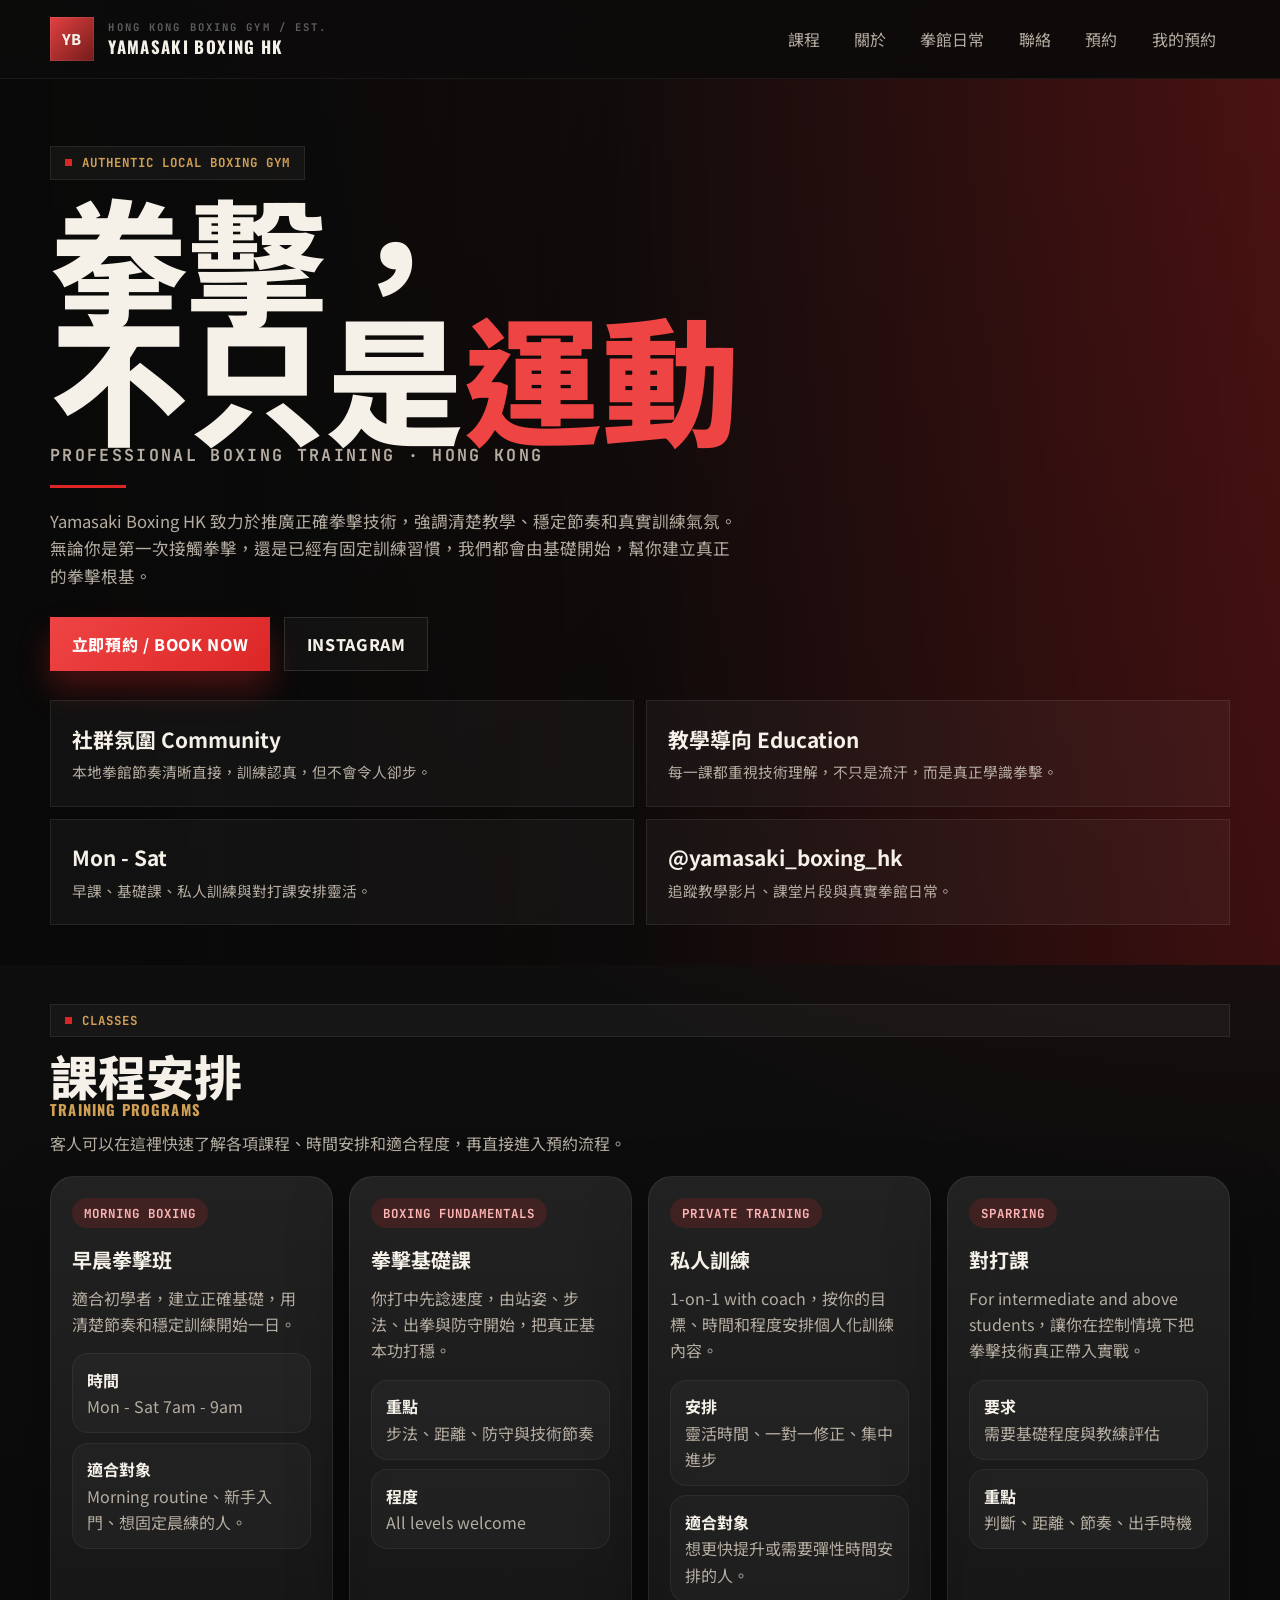
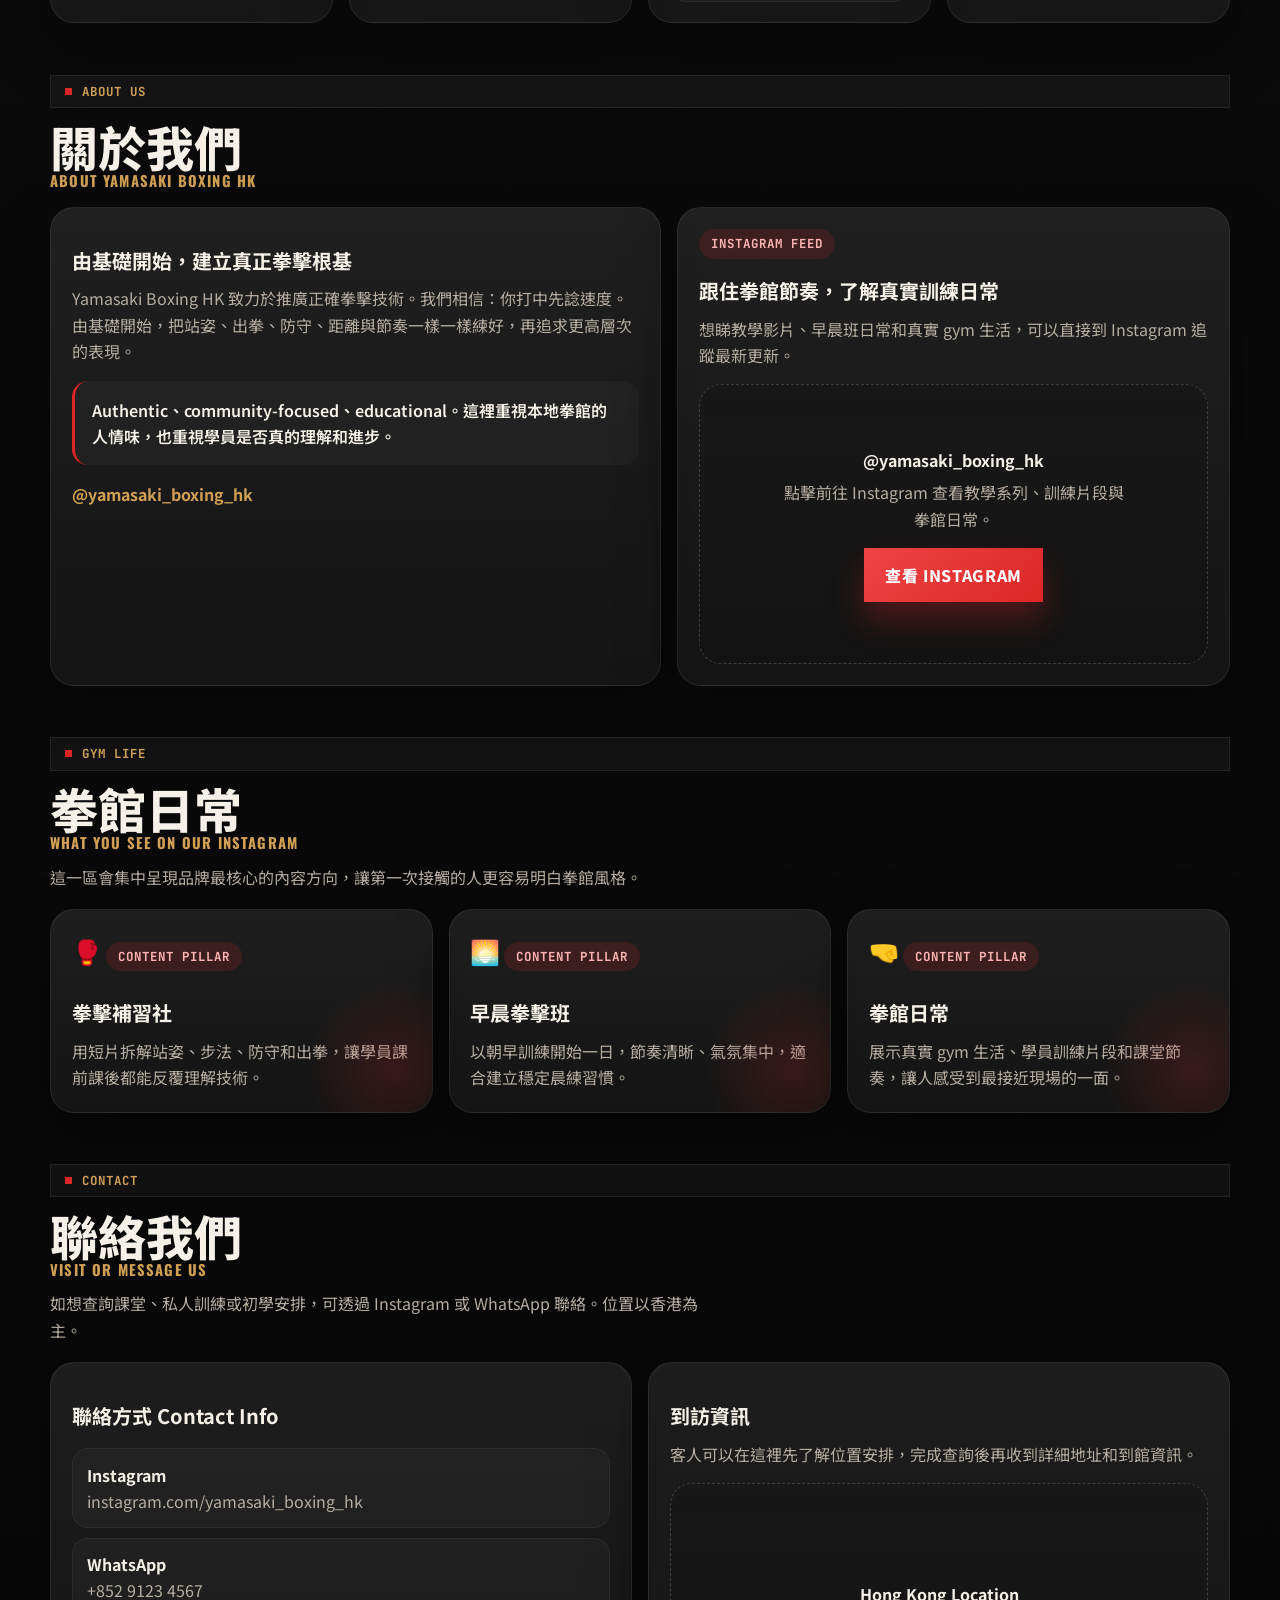
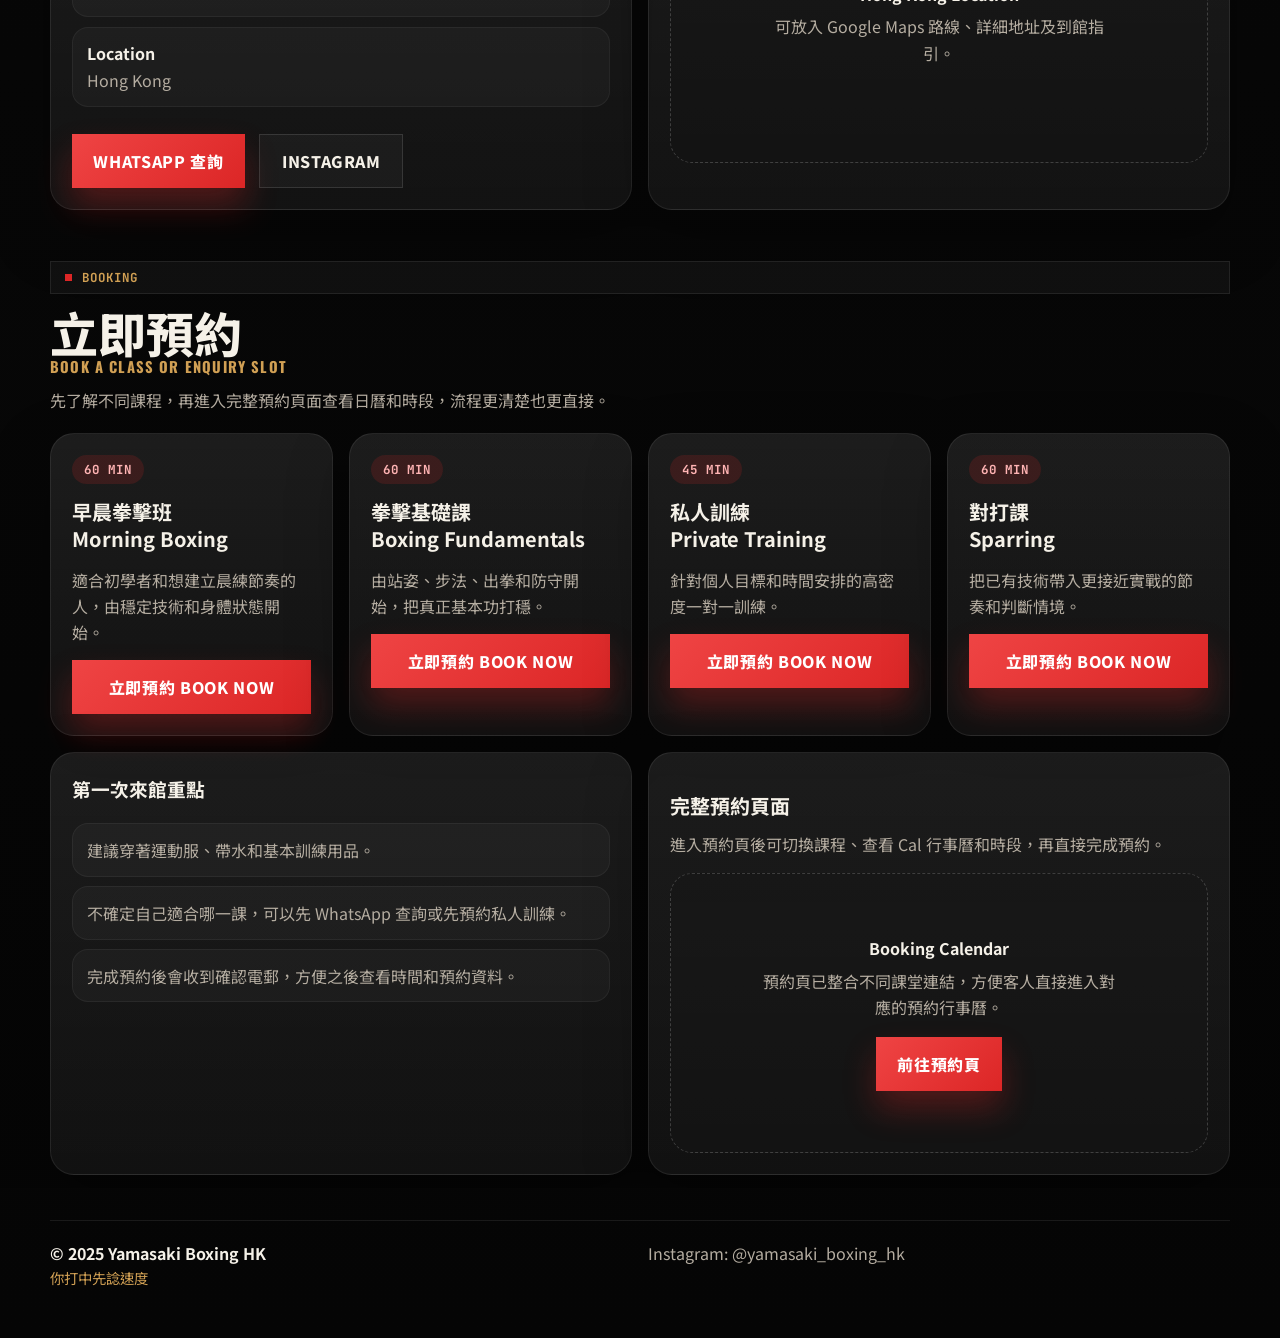
==== commit 2ef447d1: "Add design source files, handoff package, and local preview script Co-Authored-By: Claude Sonnet 4.6" ====
--- a/index.html
+++ b/index.html
@@ -1,4 +1,4 @@
-﻿<!DOCTYPE html>
+<!DOCTYPE html>
 <html lang="zh-Hant">
 <head>
   <meta charset="UTF-8">
@@ -10,185 +10,651 @@
   <style>
     :root {
       --bg: #090909;
-      --panel: rgba(255,255,255,0.05);
-      --panel-strong: rgba(255,255,255,0.08);
+      --bg-elevated: #121212;
+      --panel: rgba(255, 255, 255, 0.05);
       --text: #f5f1e8;
       --muted: #b5ada1;
-      --line: rgba(255,255,255,0.12);
+      --line: rgba(255, 255, 255, 0.12);
       --accent: #dc2626;
       --accent-strong: #ef4444;
-      --accent-deep: #7f1d1d;
+      --accent-soft: rgba(220, 38, 38, 0.16);
       --gold: #d1a054;
-      --shadow: 0 24px 60px rgba(0,0,0,0.35);
+      --shadow: 0 24px 60px rgba(0, 0, 0, 0.35);
       --radius: 24px;
       --content-width: 1180px;
       --nav-height: 78px;
       --display: "Oswald", "Noto Sans TC", sans-serif;
-      --body: "Noto Sans TC", "Segoe UI", sans-serif;
-      --mono: "JetBrains Mono", monospace;
-    }
-    * { box-sizing: border-box; }
-    html { scroll-behavior: smooth; }
+      --body: "Noto Sans TC", "PingFang TC", "Microsoft JhengHei", "Segoe UI", sans-serif;
+      --mono: "JetBrains Mono", ui-monospace, monospace;
+    }
+
+    * {
+      box-sizing: border-box;
+    }
+
+    html {
+      scroll-behavior: smooth;
+    }
+
     body {
       margin: 0;
       font-family: var(--body);
       color: var(--text);
       background:
-        radial-gradient(circle at top right, rgba(220,38,38,0.22), transparent 26%),
-        radial-gradient(circle at top left, rgba(209,160,84,0.08), transparent 20%),
+        radial-gradient(circle at top right, rgba(220, 38, 38, 0.22), transparent 26%),
+        radial-gradient(circle at top left, rgba(209, 160, 84, 0.08), transparent 20%),
         linear-gradient(180deg, #121212 0%, #090909 44%, #050505 100%);
       min-height: 100vh;
       line-height: 1.65;
-    }
+      -webkit-font-smoothing: antialiased;
+    }
+
     body::before {
       content: "";
       position: fixed;
       inset: 0;
       pointer-events: none;
       background-image:
-        linear-gradient(rgba(255,255,255,0.025) 1px, transparent 1px),
-        linear-gradient(90deg, rgba(255,255,255,0.025) 1px, transparent 1px);
+        linear-gradient(rgba(255, 255, 255, 0.025) 1px, transparent 1px),
+        linear-gradient(90deg, rgba(255, 255, 255, 0.025) 1px, transparent 1px);
       background-size: 72px 72px;
-      mask-image: linear-gradient(180deg, rgba(0,0,0,0.45), transparent 88%);
+      mask-image: linear-gradient(180deg, rgba(0, 0, 0, 0.45), transparent 88%);
       opacity: 0.45;
     }
-    a { color: inherit; text-decoration: none; }
-    button { font: inherit; }
-    .container { width: min(calc(100% - 2rem), var(--content-width)); margin: 0 auto; }
+
+    a {
+      color: inherit;
+      text-decoration: none;
+    }
+
+    button {
+      font: inherit;
+    }
+
+    .container {
+      width: min(calc(100% - 2rem), var(--content-width));
+      margin: 0 auto;
+    }
+
     .site-header {
-      position: sticky; top: 0; z-index: 1000;
+      position: sticky;
+      top: 0;
+      z-index: 1000;
+      background: rgba(9, 9, 9, 0.86);
+      border-bottom: 1px solid rgba(255, 255, 255, 0.06);
       backdrop-filter: blur(16px);
-      background: rgba(9,9,9,0.86);
-      border-bottom: 1px solid rgba(255,255,255,0.06);
-    }
+    }
+
     .header-shell {
       min-height: var(--nav-height);
-      display: flex; align-items: center; justify-content: space-between; gap: 1rem;
-    }
-    .brand { display: flex; align-items: center; gap: 0.9rem; text-transform: uppercase; }
+      display: flex;
+      align-items: center;
+      justify-content: space-between;
+      gap: 1rem;
+    }
+
+    .brand {
+      display: flex;
+      align-items: center;
+      gap: 0.9rem;
+      font-weight: 700;
+      letter-spacing: 0.06em;
+      text-transform: uppercase;
+    }
+
     .brand-mark {
-      width: 44px; height: 44px; border-radius: 14px; display: grid; place-items: center;
-      background: linear-gradient(135deg, rgba(239,68,68,0.95), rgba(127,29,29,0.9));
-      box-shadow: inset 0 0 0 1px rgba(255,255,255,0.08);
-      font: 800 0.92rem var(--display); color: #fff;
-    }
+      width: 44px;
+      height: 44px;
+      border-radius: 0;
+      display: grid;
+      place-items: center;
+      background: linear-gradient(135deg, rgba(239, 68, 68, 0.95), rgba(127, 29, 29, 0.9));
+      box-shadow: inset 0 0 0 1px rgba(255, 255, 255, 0.08);
+      font-size: 0.92rem;
+      font-weight: 800;
+    }
+
     .brand-text small {
-      display: block; color: var(--gold); font: 500 0.68rem var(--mono); letter-spacing: 0.18em;
-    }
+      display: block;
+      color: rgba(255, 255, 255, 0.34);
+      font: 700 0.66rem var(--mono);
+      letter-spacing: 0.2em;
+      text-transform: uppercase;
+    }
+
     .brand-text strong {
-      display: block; font: 600 1rem var(--display); letter-spacing: 0.08em;
-    }
+      display: block;
+      font: 700 1.05rem var(--display);
+      letter-spacing: 0.08em;
+    }
+
     .nav-toggle {
-      display: inline-flex; flex-direction: column; justify-content: center; gap: 5px;
-      width: 46px; height: 46px; padding: 0 12px;
-      border: 1px solid var(--line); border-radius: 14px; background: rgba(255,255,255,0.03); color: var(--text);
+      display: inline-flex;
+      flex-direction: column;
+      justify-content: center;
+      gap: 5px;
+      width: 46px;
+      height: 46px;
+      padding: 0 12px;
+      border: 1px solid var(--line);
+      border-radius: 0;
+      background: rgba(255, 255, 255, 0.03);
+      color: var(--text);
       cursor: pointer;
     }
-    .nav-toggle span { display: block; height: 2px; background: currentColor; transition: .25s; }
-    .nav-toggle[aria-expanded="true"] span:nth-child(1) { transform: translateY(7px) rotate(45deg); }
-    .nav-toggle[aria-expanded="true"] span:nth-child(2) { opacity: 0; }
-    .nav-toggle[aria-expanded="true"] span:nth-child(3) { transform: translateY(-7px) rotate(-45deg); }
+
+    .nav-toggle span {
+      display: block;
+      height: 2px;
+      background: currentColor;
+      transition: transform 0.25s ease, opacity 0.25s ease;
+    }
+
+    .nav-toggle[aria-expanded="true"] span:nth-child(1) {
+      transform: translateY(7px) rotate(45deg);
+    }
+
+    .nav-toggle[aria-expanded="true"] span:nth-child(2) {
+      opacity: 0;
+    }
+
+    .nav-toggle[aria-expanded="true"] span:nth-child(3) {
+      transform: translateY(-7px) rotate(-45deg);
+    }
+
     .site-nav {
-      position: absolute; inset: calc(100% + 1px) 1rem auto;
-      padding: 1rem; border: 1px solid rgba(255,255,255,0.08); border-radius: 20px;
-      background: rgba(17,17,17,0.97); box-shadow: var(--shadow); display: none;
-    }
-    .site-nav.open { display: block; }
-    .nav-list { list-style: none; padding: 0; margin: 0; display: grid; gap: 0.35rem; }
+      position: absolute;
+      inset: calc(100% + 1px) 1rem auto;
+      padding: 1rem;
+      border: 1px solid rgba(255, 255, 255, 0.08);
+      border-radius: 0;
+      background: rgba(17, 17, 17, 0.97);
+      box-shadow: var(--shadow);
+      display: none;
+    }
+
+    .site-nav.open {
+      display: block;
+    }
+
+    .nav-list {
+      list-style: none;
+      padding: 0;
+      margin: 0;
+      display: grid;
+      gap: 0.35rem;
+    }
+
     .nav-list a {
-      display: block; padding: 0.8rem 0.9rem; border-radius: 12px; color: var(--muted);
-      transition: background-color .25s ease, color .25s ease;
-    }
-    .nav-list a:hover, .nav-list a.active { color: var(--text); background: rgba(255,255,255,0.05); }
+      display: block;
+      padding: 0.8rem 0.9rem;
+      color: var(--muted);
+      transition: background-color 0.25s ease, color 0.25s ease;
+    }
+
+    .nav-list a:hover,
+    .nav-list a.active {
+      color: var(--text);
+      background: rgba(255, 255, 255, 0.05);
+    }
+
+    main {
+      position: relative;
+      z-index: 1;
+      overflow: hidden;
+    }
+
+    section {
+      scroll-margin-top: calc(var(--nav-height) + 18px);
+    }
+
+    .hero {
+      position: relative;
+      min-height: calc(100svh - var(--nav-height) - 40px);
+      padding: 4.5rem 0 2.4rem;
+      display: grid;
+      align-items: center;
+      background:
+        linear-gradient(90deg, rgba(9, 9, 9, 0.98) 0%, rgba(9, 9, 9, 0.82) 48%, rgba(77, 15, 15, 0.58) 100%),
+        linear-gradient(90deg, transparent 0 28%, rgba(220, 38, 38, 0.08) 28% 100%);
+    }
+
+    .hero-grid,
+    .classes-grid,
+    .about-grid,
+    .pillars-grid,
+    .contact-grid,
+    .booking-grid,
+    .footer-grid {
+      display: grid;
+      gap: 1rem;
+    }
+
+    .hero-grid {
+      align-items: center;
+    }
+
+    .eyebrow {
+      display: inline-flex;
+      align-items: center;
+      gap: 0.6rem;
+      padding: 0.45rem 0.9rem;
+      background: rgba(255, 255, 255, 0.04);
+      border: 1px solid rgba(255, 255, 255, 0.08);
+      color: var(--gold);
+      font: 700 0.78rem var(--mono);
+      letter-spacing: 0.08em;
+      text-transform: uppercase;
+    }
+
+    .eyebrow::before {
+      content: "";
+      width: 7px;
+      height: 7px;
+      background: var(--accent);
+    }
+
+    .hero-copy h1 {
+      margin: 1rem 0 0.75rem;
+      max-width: 720px;
+      font: 900 clamp(3.4rem, 12vw, 8.6rem)/0.86 var(--display);
+      letter-spacing: 0;
+      text-transform: uppercase;
+    }
+
+    .hero-copy h1 .accent {
+      color: var(--accent-strong);
+    }
+
+    .hero-copy p {
+      margin: 0;
+      max-width: 43rem;
+      color: var(--muted);
+      font-size: 1.04rem;
+    }
+
+    .hero-subtitle {
+      margin-top: 0.75rem;
+      color: var(--gold);
+      font: 700 0.86rem var(--mono);
+      letter-spacing: 0.14em;
+      text-transform: uppercase;
+    }
+
+    .hero-rule {
+      width: 76px;
+      height: 3px;
+      margin: 1.2rem 0;
+      background: var(--accent);
+    }
+
+    .hero-actions,
+    .contact-actions {
+      display: flex;
+      flex-wrap: wrap;
+      gap: 0.9rem;
+      margin-top: 1.7rem;
+    }
+
     .cta-link {
-      display: inline-flex; align-items: center; justify-content: center; min-height: 54px; padding: 0 1.35rem;
-      border-radius: 999px; font-weight: 700; letter-spacing: 0.04em; transition: .25s;
-    }
-    .cta-link:hover { transform: translateY(-2px); }
-    .cta-primary { background: linear-gradient(135deg, var(--accent-strong), var(--accent)); color: #fff; box-shadow: 0 18px 32px rgba(220,38,38,0.3); }
-    .cta-secondary { color: var(--text); border: 1px solid rgba(255,255,255,0.12); background: rgba(255,255,255,0.03); }
-    main { position: relative; z-index: 1; }
-    section { scroll-margin-top: calc(var(--nav-height) + 18px); }
-    .hero { padding: 3rem 0 2rem; }
-    .hero-grid, .classes-grid, .about-grid, .pillars-grid, .contact-grid, .booking-grid, .footer-grid { display: grid; gap: 1rem; }
-    .eyebrow {
-      display: inline-flex; align-items: center; gap: 0.6rem; padding: 0.45rem 0.9rem; border-radius: 999px;
-      background: rgba(255,255,255,0.04); border: 1px solid rgba(255,255,255,0.08); color: var(--gold);
-      font: 500 0.78rem var(--mono); letter-spacing: 0.08em; text-transform: uppercase;
-    }
-    .eyebrow::before { content: ""; width: 7px; height: 7px; border-radius: 999px; background: var(--accent); }
-    .hero-copy, .hero-frame, .class-card, .panel, .pillar-card, .contact-card, .embed-card, .booking-class-card {
-      border: 1px solid var(--line); border-radius: var(--radius); background: rgba(255,255,255,0.04); box-shadow: var(--shadow);
-    }
-    .hero-copy { padding: 1.5rem; background: linear-gradient(180deg, rgba(255,255,255,0.05), rgba(255,255,255,0.03)); }
-    h1 { margin: 0.95rem 0 0.9rem; font: 700 clamp(3rem, 12vw, 5.8rem)/0.92 var(--display); letter-spacing: -0.03em; text-transform: uppercase; }
-    .hero-subtitle { margin: 0; color: var(--gold); letter-spacing: 0.12em; text-transform: uppercase; font-size: 0.82rem; }
-    .hero-copy p { margin: 0; color: var(--muted); max-width: 38rem; }
-    .hero-actions, .contact-actions { display: flex; flex-wrap: wrap; gap: 0.75rem; margin-top: 1.5rem; }
-    .hero-meta { display: grid; grid-template-columns: repeat(2, minmax(0, 1fr)); gap: 0.75rem; margin-top: 1.5rem; }
-    .hero-card { padding: 1rem; border-radius: 18px; background: rgba(255,255,255,0.03); border: 1px solid rgba(255,255,255,0.06); }
-    .hero-card strong { display: block; color: var(--text); font-size: 0.95rem; text-transform: uppercase; }
-    .hero-card span { display: block; margin-top: 0.3rem; color: var(--muted); font-size: 0.9rem; }
-    .hero-frame {
-      min-height: 100%; position: relative; overflow: hidden; padding: 1.2rem;
-      background: radial-gradient(circle at top, rgba(220,38,38,0.18), transparent 34%), linear-gradient(180deg, rgba(255,255,255,0.04), rgba(255,255,255,0.02));
-    }
-    .frame-tag {
-      display: inline-flex; padding: 0.45rem 0.8rem; border-radius: 999px; background: var(--accent); color: #fff;
-      font: 500 0.78rem var(--mono); letter-spacing: 0.08em; text-transform: uppercase;
-    }
-    .hero-figure {
-      min-height: 360px; margin-top: 1rem; border-radius: 20px; position: relative; overflow: hidden;
-      background: radial-gradient(circle at center, rgba(255,255,255,0.15), transparent 30%), linear-gradient(135deg, rgba(255,255,255,0.07), transparent 55%), linear-gradient(180deg, rgba(220,38,38,0.08), rgba(0,0,0,0.08)), #111;
-    }
-    .hero-figure::before, .hero-figure::after { content: ""; position: absolute; inset: 18px; border: 1px solid rgba(209,160,84,0.16); }
-    .hero-figure::after { inset: auto 30px 30px 30px; height: 76px; border: 0; background: linear-gradient(180deg, transparent, rgba(0,0,0,0.6)); }
-    .frame-note { margin-top: 1rem; color: var(--muted); }
-    .frame-note strong { display: block; color: var(--text); margin-bottom: 0.35rem; }
-    .content-section { padding: 1.15rem 0 0; }
-    .section-head { display: grid; gap: 0.85rem; margin-bottom: 1.2rem; padding-bottom: 1rem; border-bottom: 1px solid var(--line); }
-    .section-head h2 { margin: 0; font: 700 clamp(2rem, 6vw, 3.4rem)/0.98 var(--display); text-transform: uppercase; letter-spacing: -0.02em; }
-    .bilingual-title { display: block; margin-top: 0.5rem; color: var(--muted); font-size: 0.9rem; font-weight: 500; letter-spacing: 0.12em; text-transform: uppercase; }
-    .section-head p { margin: 0; color: var(--muted); max-width: 46rem; }
-    .class-card, .panel, .pillar-card, .contact-card, .embed-card, .booking-class-card { padding: 1.25rem; }
-    .label, .mini-badge, .booking-class-meta {
-      display: inline-flex; align-items: center; padding: 0.3rem 0.7rem; border-radius: 999px; background: rgba(220,38,38,0.16); color: var(--gold);
-      font: 500 0.76rem var(--mono); letter-spacing: 0.08em; text-transform: uppercase;
-    }
-    h3 { margin: 0.9rem 0 0.5rem; font: 600 1.5rem/1.1 var(--display); letter-spacing: 0.01em; text-transform: uppercase; }
-    .class-card p, .panel p, .pillar-card p, .contact-card p, .embed-card p, .booking-class-card p { margin: 0; color: var(--muted); }
-    .class-meta, .contact-list, .notes-list { list-style: none; padding: 0; margin: 1rem 0 0; display: grid; gap: 0.65rem; }
-    .class-meta li, .contact-list li, .notes-list li { padding-top: 0.65rem; border-top: 1px dashed rgba(255,255,255,0.1); color: var(--muted); }
-    .class-meta strong, .contact-list strong { color: var(--gold); margin-right: 0.4rem; }
+      display: inline-flex;
+      align-items: center;
+      justify-content: center;
+      gap: 0.6rem;
+      min-height: 54px;
+      padding: 0 1.35rem;
+      border-radius: 0;
+      font-weight: 800;
+      letter-spacing: 0.04em;
+      text-transform: uppercase;
+      transition: transform 0.25s ease, box-shadow 0.25s ease, background-color 0.25s ease;
+    }
+
+    .cta-link:hover {
+      transform: translateY(-2px);
+    }
+
+    .cta-primary {
+      background: linear-gradient(135deg, var(--accent-strong), var(--accent));
+      color: #fff;
+      box-shadow: 0 18px 32px rgba(220, 38, 38, 0.3);
+    }
+
+    .cta-secondary {
+      color: var(--text);
+      border: 1px solid rgba(255, 255, 255, 0.12);
+      background: rgba(255, 255, 255, 0.03);
+    }
+
+    .hero-meta {
+      display: grid;
+      grid-template-columns: repeat(2, minmax(0, 1fr));
+      gap: 0.75rem;
+      margin-top: 1.8rem;
+    }
+
+    .hero-visual {
+      display: none;
+    }
+
+    .panel,
+    .hero-card,
+    .class-card,
+    .about-card,
+    .pillar-card,
+    .contact-card,
+    .embed-card,
+    .booking-class-card {
+      background:
+        linear-gradient(180deg, rgba(255, 255, 255, 0.07), rgba(255, 255, 255, 0.03)),
+        rgba(255, 255, 255, 0.02);
+      border: 1px solid rgba(255, 255, 255, 0.08);
+      border-radius: var(--radius);
+      box-shadow: var(--shadow);
+      padding: 1.3rem;
+    }
+
+    .hero-card {
+      border-radius: 0;
+      box-shadow: none;
+      background: rgba(255, 255, 255, 0.035);
+    }
+
+    .hero-card strong {
+      display: block;
+      font-size: 1.3rem;
+      margin-bottom: 0.15rem;
+    }
+
+    .hero-card span {
+      color: var(--muted);
+      font-size: 0.92rem;
+    }
+
+    .content-section {
+      padding: 1.4rem 0 0.8rem;
+    }
+
+    .section-head {
+      display: grid;
+      gap: 0.85rem;
+      margin-bottom: 1.2rem;
+    }
+
+    .section-head h2 {
+      margin: 0;
+      font: 800 clamp(1.85rem, 6vw, 3rem)/1 var(--display);
+      letter-spacing: 0;
+      text-transform: uppercase;
+    }
+
+    .section-head p {
+      margin: 0;
+      color: var(--muted);
+      max-width: 42rem;
+    }
+
+    .bilingual-title {
+      display: block;
+      color: var(--gold);
+      font-size: 0.92rem;
+      letter-spacing: 0.08em;
+      text-transform: uppercase;
+      margin-top: 0.2rem;
+    }
+
+    .label,
+    .mini-badge,
+    .booking-class-meta {
+      display: inline-flex;
+      width: fit-content;
+      padding: 0.38rem 0.75rem;
+      border-radius: 999px;
+      background: var(--accent-soft);
+      color: #ffb4b4;
+      font: 700 0.78rem var(--mono);
+      letter-spacing: 0.08em;
+      text-transform: uppercase;
+    }
+
+    .class-card h3,
+    .about-card h3,
+    .pillar-card h3,
+    .contact-card h3,
+    .embed-card h3,
+    .booking-class-card h3 {
+      margin: 0.95rem 0 0.55rem;
+      font-size: 1.25rem;
+    }
+
+    .class-card p,
+    .about-card p,
+    .pillar-card p,
+    .contact-card p,
+    .embed-card p,
+    .booking-class-card p {
+      margin: 0;
+      color: var(--muted);
+    }
+
+    .class-meta,
+    .contact-list,
+    .notes-list {
+      list-style: none;
+      padding: 0;
+      margin: 1rem 0 0;
+      display: grid;
+      gap: 0.6rem;
+    }
+
+    .class-meta li,
+    .contact-list li,
+    .notes-list li {
+      padding: 0.78rem 0.9rem;
+      border-radius: 16px;
+      background: rgba(255, 255, 255, 0.03);
+      border: 1px solid rgba(255, 255, 255, 0.05);
+      color: var(--muted);
+    }
+
+    .class-meta strong,
+    .contact-list strong {
+      display: block;
+      color: var(--text);
+    }
+
     .about-quote {
-      margin-top: 1rem; padding: 1rem 1.1rem; border-left: 3px solid var(--accent); border-radius: 0 16px 16px 0;
-      background: rgba(220,38,38,0.08); color: var(--text);
-    }
-    .ig-link { display: inline-flex; margin-top: 1rem; color: var(--gold); letter-spacing: 0.08em; text-transform: uppercase; }
+      margin-top: 1rem;
+      padding: 1rem 1.05rem;
+      border-left: 3px solid var(--accent);
+      background: rgba(255, 255, 255, 0.03);
+      border-radius: 16px;
+      color: var(--text);
+      font-weight: 600;
+    }
+
+    .ig-link {
+      margin-top: 1rem;
+      display: inline-flex;
+      align-items: center;
+      gap: 0.55rem;
+      color: var(--gold);
+      font-weight: 700;
+    }
+
+    .pillar-card {
+      position: relative;
+      overflow: hidden;
+    }
+
+    .pillar-card::before {
+      content: "";
+      position: absolute;
+      inset: auto -14% -24% auto;
+      width: 180px;
+      height: 180px;
+      border-radius: 50%;
+      background: radial-gradient(circle, rgba(220, 38, 38, 0.18), transparent 70%);
+    }
+
+    .pillar-card .emoji {
+      font-size: 1.5rem;
+      display: inline-flex;
+      margin-bottom: 0.65rem;
+    }
+
     .embed-shell {
-      margin-top: 1rem; min-height: 220px; display: grid; place-items: center; text-align: center; border-radius: 20px; border: 1px solid var(--line);
-      background: repeating-linear-gradient(-45deg, rgba(255,255,255,0.018), rgba(255,255,255,0.018) 8px, transparent 8px, transparent 16px), #101010; padding: 1.4rem;
-    }
-    .embed-shell strong { display: block; margin-bottom: 0.35rem; color: var(--text); }
-    .embed-shell span { color: var(--muted); }
-    .emoji { font-size: 1.7rem; display: inline-block; margin-bottom: 0.7rem; }
-    .footer { position: relative; z-index: 1; padding: 1.4rem 0 2.5rem; color: var(--muted); }
-    .footer-grid { padding-top: 1.2rem; border-top: 1px solid var(--line); }
-    .footer-brand { color: var(--text); font: 700 1.15rem var(--display); text-transform: uppercase; }
-    .footer-note { margin-top: 0.3rem; color: var(--gold); letter-spacing: 0.12em; text-transform: uppercase; font-size: 0.78rem; }
-    .reveal { opacity: 0; transform: translateY(24px); transition: 0.55s ease; }
-    .reveal.visible { opacity: 1; transform: none; }
+      margin-top: 1rem;
+      min-height: 280px;
+      border-radius: 22px;
+      border: 1px dashed rgba(255, 255, 255, 0.18);
+      background:
+        linear-gradient(180deg, rgba(255, 255, 255, 0.04), rgba(255, 255, 255, 0.02)),
+        #0e0e0e;
+      display: grid;
+      place-items: center;
+      padding: 1.2rem;
+      text-align: center;
+    }
+
+    .embed-shell strong {
+      display: block;
+      font-size: 1rem;
+      margin-bottom: 0.4rem;
+      color: var(--text);
+    }
+
+    .embed-shell span {
+      display: block;
+      color: var(--muted);
+      max-width: 22rem;
+      margin: 0 auto;
+    }
+
+    .booking-class-card {
+      display: grid;
+      gap: 0.9rem;
+      align-content: start;
+    }
+
+    .booking-class-card h3 {
+      margin: 0;
+      line-height: 1.35;
+    }
+
+    .footer {
+      padding: 2rem 0 3rem;
+      color: var(--muted);
+    }
+
+    .footer-grid {
+      padding-top: 1.2rem;
+      border-top: 1px solid rgba(255, 255, 255, 0.08);
+    }
+
+    .footer-brand {
+      font-weight: 700;
+      color: var(--text);
+    }
+
+    .footer-note {
+      color: var(--gold);
+      font-size: 0.9rem;
+    }
+
+    .reveal {
+      opacity: 0;
+      transform: translateY(24px);
+      transition: opacity 0.6s ease, transform 0.6s ease;
+    }
+
+    .reveal.visible {
+      opacity: 1;
+      transform: translateY(0);
+    }
+
     @media (min-width: 720px) {
-      .classes-grid, .pillars-grid, .booking-grid, .footer-grid { grid-template-columns: repeat(2, minmax(0, 1fr)); }
-    }
+      .hero-meta,
+      .classes-grid,
+      .pillars-grid,
+      .booking-grid {
+        grid-template-columns: repeat(2, minmax(0, 1fr));
+      }
+    }
+
     @media (min-width: 980px) {
-      .nav-toggle { display: none; }
-      .site-nav { position: static; inset: auto; padding: 0; border: 0; background: transparent; box-shadow: none; display: block; }
-      .nav-list { display: flex; gap: 0.35rem; }
-      .hero-grid { grid-template-columns: minmax(0, 1.05fr) minmax(360px, 0.95fr); align-items: stretch; }
-      .classes-grid { grid-template-columns: repeat(4, minmax(0, 1fr)); }
-      .about-grid, .contact-grid, .booking-grid, .footer-grid { grid-template-columns: repeat(2, minmax(0, 1fr)); }
-      .pillars-grid { grid-template-columns: repeat(3, minmax(0, 1fr)); }
+      .nav-toggle {
+        display: none;
+      }
+
+      .site-nav {
+        position: static;
+        inset: auto;
+        display: block;
+        padding: 0;
+        border: 0;
+        background: transparent;
+        box-shadow: none;
+      }
+
+      .nav-list {
+        display: flex;
+        align-items: center;
+        gap: 0.35rem;
+      }
+
+      .nav-list a {
+        padding: 0.7rem 0.9rem;
+      }
+
+      .hero {
+        padding: 4.2rem 0 2.5rem;
+      }
+
+      .hero-grid {
+        grid-template-columns: minmax(0, 1fr);
+      }
+
+      .content-section {
+        padding-top: 2.4rem;
+      }
+
+      .classes-grid {
+        grid-template-columns: repeat(4, minmax(0, 1fr));
+      }
+
+      .about-grid {
+        grid-template-columns: 1.05fr 0.95fr;
+      }
+
+      .pillars-grid {
+        grid-template-columns: repeat(3, minmax(0, 1fr));
+      }
+
+      .contact-grid,
+      .booking-grid,
+      .footer-grid {
+        grid-template-columns: repeat(2, minmax(0, 1fr));
+      }
+    }
+
+    @media (max-width: 719px) {
+      .hero {
+        min-height: auto;
+        padding: 4rem 0 1.4rem;
+      }
+
+      .hero-copy h1 {
+        font-size: clamp(3.2rem, 18vw, 5rem);
+      }
+
+      .hero-meta {
+        grid-template-columns: 1fr;
+      }
+
+      .brand-text small {
+        display: none;
+      }
     }
   </style>
 </head>
@@ -198,13 +664,17 @@
       <a class="brand" href="#top" aria-label="Yamasaki Boxing HK 首頁">
         <span class="brand-mark">YB</span>
         <span class="brand-text">
-          <small>Hong Kong Boxing Gym</small>
+          <small>Hong Kong Boxing Gym / EST.</small>
           <strong>Yamasaki Boxing HK</strong>
         </span>
       </a>
+
       <button class="nav-toggle" type="button" aria-expanded="false" aria-controls="site-nav" aria-label="開啟選單">
-        <span></span><span></span><span></span>
+        <span></span>
+        <span></span>
+        <span></span>
       </button>
+
       <nav class="site-nav" id="site-nav" aria-label="主導覽">
         <ul class="nav-list">
           <li><a href="#classes">課程</a></li>
@@ -217,32 +687,46 @@
       </nav>
     </div>
   </header>
+
   <main id="top">
     <section class="hero">
       <div class="container hero-grid">
         <div class="hero-copy reveal visible">
           <span class="eyebrow">Authentic Local Boxing Gym</span>
-          <h1>拳擊，不只是運動</h1>
-          <p class="hero-subtitle">香港專業拳擊訓練 | Professional Boxing Training HK</p>
-          <p>Yamasaki Boxing HK 致力於推廣正確拳擊技術，強調清楚教學、穩定節奏和真實訓練氣氛。無論你是第一次接觸拳擊，還是已經有固定訓練習慣，我們都會由基礎開始，幫你建立真正的拳擊根基。</p>
+          <h1>拳擊，<br>不只是<span class="accent">運動</span></h1>
+          <p class="hero-subtitle">Professional Boxing Training · Hong Kong</p>
+          <div class="hero-rule"></div>
+          <p>
+            Yamasaki Boxing HK 致力於推廣正確拳擊技術，強調清楚教學、穩定節奏和真實訓練氣氛。無論你是第一次接觸拳擊，還是已經有固定訓練習慣，我們都會由基礎開始，幫你建立真正的拳擊根基。
+          </p>
+
           <div class="hero-actions">
             <a class="cta-link cta-primary" href="#booking">立即預約 / Book Now</a>
             <a class="cta-link cta-secondary" href="https://www.instagram.com/yamasaki_boxing_hk/" target="_blank" rel="noreferrer">Instagram</a>
           </div>
+
           <div class="hero-meta">
-            <div class="hero-card"><strong>社群氛圍 Community</strong><span>本地拳館節奏清晰直接，訓練認真，但不會令人卻步。</span></div>
-            <div class="hero-card"><strong>教學導向 Education</strong><span>每一課都重視技術理解，不只是流汗，而是真正學識拳擊。</span></div>
-            <div class="hero-card"><strong>Mon - Sat</strong><span>早課、基礎課、私人訓練與對打課安排靈活。</span></div>
-            <div class="hero-card"><strong>@yamasaki_boxing_hk</strong><span>追蹤教學影片、課堂片段與真實拳館日常。</span></div>
+            <div class="hero-card">
+              <strong>社群氛圍 Community</strong>
+              <span>本地拳館節奏清晰直接，訓練認真，但不會令人卻步。</span>
+            </div>
+            <div class="hero-card">
+              <strong>教學導向 Education</strong>
+              <span>每一課都重視技術理解，不只是流汗，而是真正學識拳擊。</span>
+            </div>
+            <div class="hero-card">
+              <strong>Mon - Sat</strong>
+              <span>早課、基礎課、私人訓練與對打課安排靈活。</span>
+            </div>
+            <div class="hero-card">
+              <strong>@yamasaki_boxing_hk</strong>
+              <span>追蹤教學影片、課堂片段與真實拳館日常。</span>
+            </div>
           </div>
-        </div>
-        <div class="hero-frame reveal">
-          <span class="frame-tag">Yamasaki Boxing HK</span>
-          <div class="hero-figure" aria-hidden="true"></div>
-          <div class="frame-note"><strong>你打中先諗速度</strong><span>由基礎、節奏、距離與防守開始，先把拳打乾淨，再追求更高層次表現。</span></div>
         </div>
       </div>
     </section>
+
     <section class="content-section" id="classes">
       <div class="container">
         <div class="section-head reveal">
@@ -250,108 +734,292 @@
           <h2>課程安排<span class="bilingual-title">Training Programs</span></h2>
           <p>客人可以在這裡快速了解各項課程、時間安排和適合程度，再直接進入預約流程。</p>
         </div>
+
         <div class="classes-grid">
-          <article class="class-card reveal"><span class="label">Morning Boxing</span><h3>早晨拳擊班</h3><p>適合初學者，建立正確基礎，用清楚節奏和穩定訓練開始一日。</p><ul class="class-meta"><li><strong>時間</strong>Mon - Sat 7am - 9am</li><li><strong>適合對象</strong>Morning routine、新手入門、想固定晨練的人。</li></ul></article>
-          <article class="class-card reveal"><span class="label">Boxing Fundamentals</span><h3>拳擊基礎課</h3><p>你打中先諗速度，由站姿、步法、出拳與防守開始，把真正基本功打穩。</p><ul class="class-meta"><li><strong>重點</strong>步法、距離、防守與技術節奏</li><li><strong>程度</strong>All levels welcome</li></ul></article>
-          <article class="class-card reveal"><span class="label">Private Training</span><h3>私人訓練</h3><p>1-on-1 with coach，按你的目標、時間和程度安排個人化訓練內容。</p><ul class="class-meta"><li><strong>安排</strong>靈活時間、一對一修正、集中進步</li><li><strong>適合對象</strong>想更快提升或需要彈性時間安排的人。</li></ul></article>
-          <article class="class-card reveal"><span class="label">Sparring</span><h3>對打課</h3><p>For intermediate and above students，讓你在控制情境下把拳擊技術真正帶入實戰。</p><ul class="class-meta"><li><strong>要求</strong>需要基礎程度與教練評估</li><li><strong>重點</strong>判斷、距離、節奏、出手時機</li></ul></article>
+          <article class="class-card reveal">
+            <span class="label">Morning Boxing</span>
+            <h3>早晨拳擊班</h3>
+            <p>適合初學者，建立正確基礎，用清楚節奏和穩定訓練開始一日。</p>
+            <ul class="class-meta">
+              <li><strong>時間</strong>Mon - Sat 7am - 9am</li>
+              <li><strong>適合對象</strong>Morning routine、新手入門、想固定晨練的人。</li>
+            </ul>
+          </article>
+
+          <article class="class-card reveal">
+            <span class="label">Boxing Fundamentals</span>
+            <h3>拳擊基礎課</h3>
+            <p>你打中先諗速度，由站姿、步法、出拳與防守開始，把真正基本功打穩。</p>
+            <ul class="class-meta">
+              <li><strong>重點</strong>步法、距離、防守與技術節奏</li>
+              <li><strong>程度</strong>All levels welcome</li>
+            </ul>
+          </article>
+
+          <article class="class-card reveal">
+            <span class="label">Private Training</span>
+            <h3>私人訓練</h3>
+            <p>1-on-1 with coach，按你的目標、時間和程度安排個人化訓練內容。</p>
+            <ul class="class-meta">
+              <li><strong>安排</strong>靈活時間、一對一修正、集中進步</li>
+              <li><strong>適合對象</strong>想更快提升或需要彈性時間安排的人。</li>
+            </ul>
+          </article>
+
+          <article class="class-card reveal">
+            <span class="label">Sparring</span>
+            <h3>對打課</h3>
+            <p>For intermediate and above students，讓你在控制情境下把拳擊技術真正帶入實戰。</p>
+            <ul class="class-meta">
+              <li><strong>要求</strong>需要基礎程度與教練評估</li>
+              <li><strong>重點</strong>判斷、距離、節奏、出手時機</li>
+            </ul>
+          </article>
         </div>
       </div>
     </section>
+
     <section class="content-section" id="about">
       <div class="container">
-        <div class="section-head reveal"><span class="eyebrow">About Us</span><h2>關於我們<span class="bilingual-title">About Yamasaki Boxing HK</span></h2></div>
+        <div class="section-head reveal">
+          <span class="eyebrow">About Us</span>
+          <h2>關於我們<span class="bilingual-title">About Yamasaki Boxing HK</span></h2>
+        </div>
+
         <div class="about-grid">
-          <article class="panel reveal"><h3>由基礎開始，建立真正拳擊根基</h3><p>Yamasaki Boxing HK 致力於推廣正確拳擊技術。我們相信：你打中先諗速度。由基礎開始，把站姿、出拳、防守、距離與節奏一樣一樣練好，再追求更高層次的表現。</p><div class="about-quote">Authentic、community-focused、educational。這裡重視本地拳館的人情味，也重視學員是否真的理解和進步。</div><a class="ig-link" href="https://www.instagram.com/yamasaki_boxing_hk/" target="_blank" rel="noreferrer">@yamasaki_boxing_hk</a></article>
-          <article class="embed-card reveal"><span class="mini-badge">Instagram Feed</span><h3>跟住拳館節奏，了解真實訓練日常</h3><p>想睇教學影片、早晨班日常和真實 gym 生活，可以直接到 Instagram 追蹤最新更新。</p><div class="embed-shell" role="img" aria-label="Instagram 精選內容"><div><strong>@yamasaki_boxing_hk</strong><span>點擊前往 Instagram 查看教學系列、訓練片段與拳館日常。</span><div style="margin-top:1rem"><a class="cta-link cta-primary" href="https://www.instagram.com/yamasaki_boxing_hk/" target="_blank" rel="noreferrer">查看 Instagram</a></div></div></div></article>
+          <article class="about-card reveal">
+            <h3>由基礎開始，建立真正拳擊根基</h3>
+            <p>
+              Yamasaki Boxing HK 致力於推廣正確拳擊技術。我們相信：你打中先諗速度。由基礎開始，把站姿、出拳、防守、距離與節奏一樣一樣練好，再追求更高層次的表現。
+            </p>
+            <div class="about-quote">
+              Authentic、community-focused、educational。這裡重視本地拳館的人情味，也重視學員是否真的理解和進步。
+            </div>
+            <a class="ig-link" href="https://www.instagram.com/yamasaki_boxing_hk/" target="_blank" rel="noreferrer">@yamasaki_boxing_hk</a>
+          </article>
+
+          <article class="embed-card reveal">
+            <span class="mini-badge">Instagram Feed</span>
+            <h3>跟住拳館節奏，了解真實訓練日常</h3>
+            <p>想睇教學影片、早晨班日常和真實 gym 生活，可以直接到 Instagram 追蹤最新更新。</p>
+            <div class="embed-shell" role="img" aria-label="Instagram 精選內容">
+              <div>
+                <strong>@yamasaki_boxing_hk</strong>
+                <span>點擊前往 Instagram 查看教學系列、訓練片段與拳館日常。</span>
+                <div style="margin-top: 1rem;">
+                  <a class="cta-link cta-primary" href="https://www.instagram.com/yamasaki_boxing_hk/" target="_blank" rel="noreferrer">查看 Instagram</a>
+                </div>
+              </div>
+            </div>
+          </article>
         </div>
       </div>
     </section>
+
     <section class="content-section" id="gym-life">
       <div class="container">
-        <div class="section-head reveal"><span class="eyebrow">Gym Life</span><h2>拳館日常<span class="bilingual-title">What You See On Our Instagram</span></h2><p>這一區會集中呈現品牌最核心的內容方向，讓第一次接觸的人更容易明白拳館風格。</p></div>
+        <div class="section-head reveal">
+          <span class="eyebrow">Gym Life</span>
+          <h2>拳館日常<span class="bilingual-title">What You See On Our Instagram</span></h2>
+          <p>這一區會集中呈現品牌最核心的內容方向，讓第一次接觸的人更容易明白拳館風格。</p>
+        </div>
+
         <div class="pillars-grid">
-          <article class="pillar-card reveal"><span class="emoji">🥊</span><span class="mini-badge">Content Pillar</span><h3>拳擊補習社</h3><p>用短片拆解站姿、步法、防守和出拳，讓學員課前課後都能反覆理解技術。</p></article>
-          <article class="pillar-card reveal"><span class="emoji">🌅</span><span class="mini-badge">Content Pillar</span><h3>早晨拳擊班</h3><p>以朝早訓練開始一日，節奏清晰、氣氛集中，適合建立穩定晨練習慣。</p></article>
-          <article class="pillar-card reveal"><span class="emoji">🤜</span><span class="mini-badge">Content Pillar</span><h3>拳館日常</h3><p>展示真實 gym 生活、學員訓練片段和課堂節奏，讓人感受到最接近現場的一面。</p></article>
+          <article class="pillar-card reveal">
+            <span class="emoji">🥊</span>
+            <span class="mini-badge">Content Pillar</span>
+            <h3>拳擊補習社</h3>
+            <p>用短片拆解站姿、步法、防守和出拳，讓學員課前課後都能反覆理解技術。</p>
+          </article>
+
+          <article class="pillar-card reveal">
+            <span class="emoji">🌅</span>
+            <span class="mini-badge">Content Pillar</span>
+            <h3>早晨拳擊班</h3>
+            <p>以朝早訓練開始一日，節奏清晰、氣氛集中，適合建立穩定晨練習慣。</p>
+          </article>
+
+          <article class="pillar-card reveal">
+            <span class="emoji">🤜</span>
+            <span class="mini-badge">Content Pillar</span>
+            <h3>拳館日常</h3>
+            <p>展示真實 gym 生活、學員訓練片段和課堂節奏，讓人感受到最接近現場的一面。</p>
+          </article>
         </div>
       </div>
     </section>
+
     <section class="content-section" id="contact">
       <div class="container">
-        <div class="section-head reveal"><span class="eyebrow">Contact</span><h2>聯絡我們<span class="bilingual-title">Visit or Message Us</span></h2><p>如想查詢課堂、私人訓練或初學安排，可透過 Instagram 或 WhatsApp 聯絡。位置以香港為主。</p></div>
+        <div class="section-head reveal">
+          <span class="eyebrow">Contact</span>
+          <h2>聯絡我們<span class="bilingual-title">Visit or Message Us</span></h2>
+          <p>如想查詢課堂、私人訓練或初學安排，可透過 Instagram 或 WhatsApp 聯絡。位置以香港為主。</p>
+        </div>
+
         <div class="contact-grid">
-          <article class="contact-card reveal"><h3>聯絡方式 Contact Info</h3><ul class="contact-list"><li><strong>Instagram</strong><a href="https://www.instagram.com/yamasaki_boxing_hk/" target="_blank" rel="noreferrer">instagram.com/yamasaki_boxing_hk</a></li><li><strong>WhatsApp</strong><a href="https://wa.me/85291234567" target="_blank" rel="noreferrer">+852 9123 4567</a></li><li><strong>Location</strong>Hong Kong</li></ul><div class="contact-actions"><a class="cta-link cta-primary" href="https://wa.me/85291234567" target="_blank" rel="noreferrer">WhatsApp 查詢</a><a class="cta-link cta-secondary" href="https://www.instagram.com/yamasaki_boxing_hk/" target="_blank" rel="noreferrer">Instagram</a></div></article>
-          <article class="embed-card reveal"><h3>到訪資訊</h3><p>客人可以在這裡先了解位置安排，完成查詢後再收到詳細地址和到館資訊。</p><div class="embed-shell" role="img" aria-label="Google Maps placeholder"><div><strong>Hong Kong Location</strong><span>可放入 Google Maps 路線、詳細地址及到館指引。</span></div></div></article>
+          <article class="contact-card reveal">
+            <h3>聯絡方式 Contact Info</h3>
+            <ul class="contact-list">
+              <li><strong>Instagram</strong><a href="https://www.instagram.com/yamasaki_boxing_hk/" target="_blank" rel="noreferrer">instagram.com/yamasaki_boxing_hk</a></li>
+              <li><strong>WhatsApp</strong><a href="https://wa.me/85291234567" target="_blank" rel="noreferrer">+852 9123 4567</a></li>
+              <li><strong>Location</strong>Hong Kong</li>
+            </ul>
+            <div class="contact-actions">
+              <a class="cta-link cta-primary" href="https://wa.me/85291234567" target="_blank" rel="noreferrer">WhatsApp 查詢</a>
+              <a class="cta-link cta-secondary" href="https://www.instagram.com/yamasaki_boxing_hk/" target="_blank" rel="noreferrer">Instagram</a>
+            </div>
+          </article>
+
+          <article class="embed-card reveal">
+            <h3>到訪資訊</h3>
+            <p>客人可以在這裡先了解位置安排，完成查詢後再收到詳細地址和到館資訊。</p>
+            <div class="embed-shell" role="img" aria-label="Google Maps placeholder">
+              <div>
+                <strong>Hong Kong Location</strong>
+                <span>可放入 Google Maps 路線、詳細地址及到館指引。</span>
+              </div>
+            </div>
+          </article>
         </div>
       </div>
     </section>
+
     <section class="content-section" id="booking">
       <div class="container">
-        <div class="section-head reveal"><span class="eyebrow">Booking</span><h2>立即預約<span class="bilingual-title">Book a Class or Enquiry Slot</span></h2><p>先了解不同課程，再進入完整預約頁面查看日曆和時段，流程更清楚也更直接。</p></div>
+        <div class="section-head reveal">
+          <span class="eyebrow">Booking</span>
+          <h2>立即預約<span class="bilingual-title">Book a Class or Enquiry Slot</span></h2>
+          <p>先了解不同課程，再進入完整預約頁面查看日曆和時段，流程更清楚也更直接。</p>
+        </div>
+
         <div class="classes-grid">
-          <article class="booking-class-card reveal"><span class="booking-class-meta">60 min</span><h3>早晨拳擊班<br>Morning Boxing</h3><p>適合初學者和想建立晨練節奏的人，由穩定技術和身體狀態開始。</p><a class="cta-link cta-primary" href="booking.html">立即預約 Book Now</a></article>
-          <article class="booking-class-card reveal"><span class="booking-class-meta">60 min</span><h3>拳擊基礎課<br>Boxing Fundamentals</h3><p>由站姿、步法、出拳和防守開始，把真正基本功打穩。</p><a class="cta-link cta-primary" href="booking.html">立即預約 Book Now</a></article>
-          <article class="booking-class-card reveal"><span class="booking-class-meta">45 min</span><h3>私人訓練<br>Private Training</h3><p>針對個人目標和時間安排的高密度一對一訓練。</p><a class="cta-link cta-primary" href="booking.html">立即預約 Book Now</a></article>
-          <article class="booking-class-card reveal"><span class="booking-class-meta">60 min</span><h3>對打課<br>Sparring</h3><p>把已有技術帶入更接近實戰的節奏和判斷情境。</p><a class="cta-link cta-primary" href="booking.html">立即預約 Book Now</a></article>
-        </div>
-        <div class="booking-grid" style="margin-top:1rem">
-          <article class="panel reveal"><h3 style="margin-top:0">第一次來館重點</h3><ul class="notes-list"><li>建議穿著運動服、帶水和基本訓練用品。</li><li>不確定自己適合哪一課，可以先 WhatsApp 查詢或先預約私人訓練。</li><li>完成預約後會收到確認電郵，方便之後查看時間和預約資料。</li></ul></article>
-          <article class="embed-card reveal"><h3>完整預約頁面</h3><p>進入預約頁後可切換課程、查看 Cal 行事曆和時段，再直接完成預約。</p><div class="embed-shell" role="img" aria-label="Booking page preview"><div><strong>Booking Calendar</strong><span>預約頁已整合不同課堂連結，方便客人直接進入對應的預約行事曆。</span><div style="margin-top:1rem"><a class="cta-link cta-primary" href="booking.html">前往預約頁</a></div></div></div></article>
+          <article class="booking-class-card reveal">
+            <span class="booking-class-meta">60 min</span>
+            <h3>早晨拳擊班<br>Morning Boxing</h3>
+            <p>適合初學者和想建立晨練節奏的人，由穩定技術和身體狀態開始。</p>
+            <a class="cta-link cta-primary" href="booking.html">立即預約 Book Now</a>
+          </article>
+
+          <article class="booking-class-card reveal">
+            <span class="booking-class-meta">60 min</span>
+            <h3>拳擊基礎課<br>Boxing Fundamentals</h3>
+            <p>由站姿、步法、出拳和防守開始，把真正基本功打穩。</p>
+            <a class="cta-link cta-primary" href="booking.html">立即預約 Book Now</a>
+          </article>
+
+          <article class="booking-class-card reveal">
+            <span class="booking-class-meta">45 min</span>
+            <h3>私人訓練<br>Private Training</h3>
+            <p>針對個人目標和時間安排的高密度一對一訓練。</p>
+            <a class="cta-link cta-primary" href="booking.html">立即預約 Book Now</a>
+          </article>
+
+          <article class="booking-class-card reveal">
+            <span class="booking-class-meta">60 min</span>
+            <h3>對打課<br>Sparring</h3>
+            <p>把已有技術帶入更接近實戰的節奏和判斷情境。</p>
+            <a class="cta-link cta-primary" href="booking.html">立即預約 Book Now</a>
+          </article>
+        </div>
+
+        <div class="booking-grid" style="margin-top: 1rem;">
+          <article class="panel reveal">
+            <h3 style="margin-top: 0;">第一次來館重點</h3>
+            <ul class="notes-list">
+              <li>建議穿著運動服、帶水和基本訓練用品。</li>
+              <li>不確定自己適合哪一課，可以先 WhatsApp 查詢或先預約私人訓練。</li>
+              <li>完成預約後會收到確認電郵，方便之後查看時間和預約資料。</li>
+            </ul>
+          </article>
+
+          <article class="embed-card reveal">
+            <h3>完整預約頁面</h3>
+            <p>進入預約頁後可切換課程、查看 Cal 行事曆和時段，再直接完成預約。</p>
+            <div class="embed-shell" role="img" aria-label="Booking page preview">
+              <div>
+                <strong>Booking Calendar</strong>
+                <span>預約頁已整合不同課堂連結，方便客人直接進入對應的預約行事曆。</span>
+                <div style="margin-top: 1rem;">
+                  <a class="cta-link cta-primary" href="booking.html">前往預約頁</a>
+                </div>
+              </div>
+            </div>
+          </article>
         </div>
       </div>
     </section>
   </main>
+
   <footer class="footer">
     <div class="container footer-grid">
-      <div><div class="footer-brand">Yamasaki Boxing HK</div><div class="footer-note">你打中先諗速度</div></div>
-      <div><div>© 2025 Yamasaki Boxing HK</div><div>Instagram: <a href="https://www.instagram.com/yamasaki_boxing_hk/" target="_blank" rel="noreferrer">@yamasaki_boxing_hk</a></div></div>
+      <div>
+        <div class="footer-brand">© 2025 Yamasaki Boxing HK</div>
+        <div class="footer-note">你打中先諗速度</div>
+      </div>
+      <div>
+        <div>Instagram: <a href="https://www.instagram.com/yamasaki_boxing_hk/" target="_blank" rel="noreferrer">@yamasaki_boxing_hk</a></div>
+      </div>
     </div>
   </footer>
+
   <script>
-    const navToggle = document.querySelector('.nav-toggle');
-    const siteNav = document.querySelector('.site-nav');
-    const navLinks = document.querySelectorAll('.nav-list a');
-    const revealItems = document.querySelectorAll('.reveal');
-    const sections = document.querySelectorAll('main section[id]');
+    const navToggle = document.querySelector(".nav-toggle");
+    const siteNav = document.querySelector(".site-nav");
+    const navLinks = document.querySelectorAll(".nav-list a");
+    const revealItems = document.querySelectorAll(".reveal");
+    const sections = document.querySelectorAll("main section[id]");
+
     if (navToggle && siteNav) {
-      navToggle.addEventListener('click', () => {
-        const expanded = navToggle.getAttribute('aria-expanded') === 'true';
-        navToggle.setAttribute('aria-expanded', String(!expanded));
-        siteNav.classList.toggle('open');
+      navToggle.addEventListener("click", () => {
+        const expanded = navToggle.getAttribute("aria-expanded") === "true";
+        navToggle.setAttribute("aria-expanded", String(!expanded));
+        siteNav.classList.toggle("open");
       });
+
       navLinks.forEach((link) => {
-        link.addEventListener('click', () => {
-          navToggle.setAttribute('aria-expanded', 'false');
-          siteNav.classList.remove('open');
+        link.addEventListener("click", () => {
+          navToggle.setAttribute("aria-expanded", "false");
+          siteNav.classList.remove("open");
         });
       });
     }
+
     const revealObserver = new IntersectionObserver((entries) => {
       entries.forEach((entry) => {
         if (entry.isIntersecting) {
-          entry.target.classList.add('visible');
+          entry.target.classList.add("visible");
           revealObserver.unobserve(entry.target);
         }
       });
     }, { threshold: 0.18 });
+
     revealItems.forEach((item) => {
-      if (!item.classList.contains('visible')) revealObserver.observe(item);
+      if (!item.classList.contains("visible")) {
+        revealObserver.observe(item);
+      }
     });
+
     const setActiveLink = () => {
-      let currentId = '';
+      let currentId = "";
+
       sections.forEach((section) => {
         const top = window.scrollY;
         const offset = section.offsetTop - 140;
         const height = section.offsetHeight;
-        if (top >= offset && top < offset + height) currentId = section.id;
+
+        if (top >= offset && top < offset + height) {
+          currentId = section.id;
+        }
       });
+
       navLinks.forEach((link) => {
-        link.classList.toggle('active', link.getAttribute('href') === '#' + currentId);
+        link.classList.toggle("active", link.getAttribute("href") === "#" + currentId);
       });
     };
-    window.addEventListener('scroll', setActiveLink, { passive: true });
-    window.addEventListener('load', setActiveLink);
+
+    window.addEventListener("scroll", setActiveLink, { passive: true });
+    window.addEventListener("load", setActiveLink);
   </script>
 </body>
 </html>
